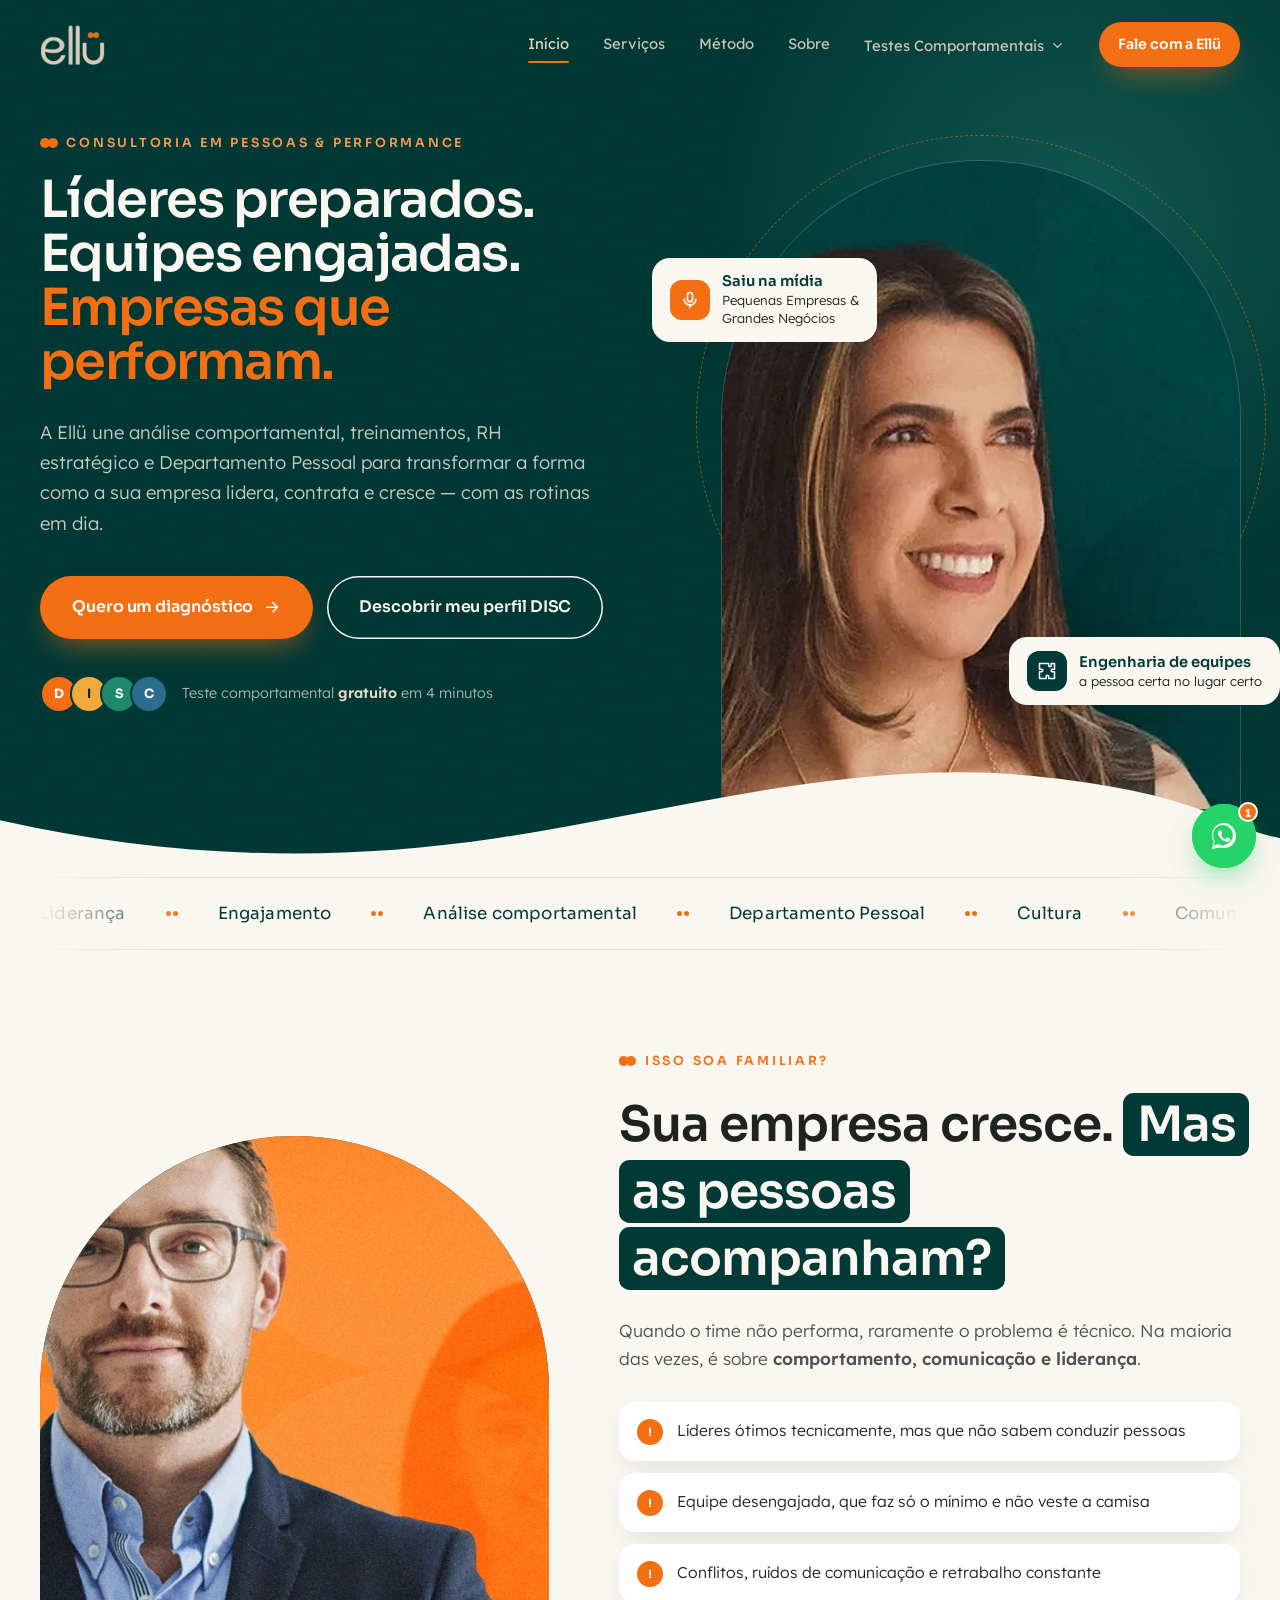
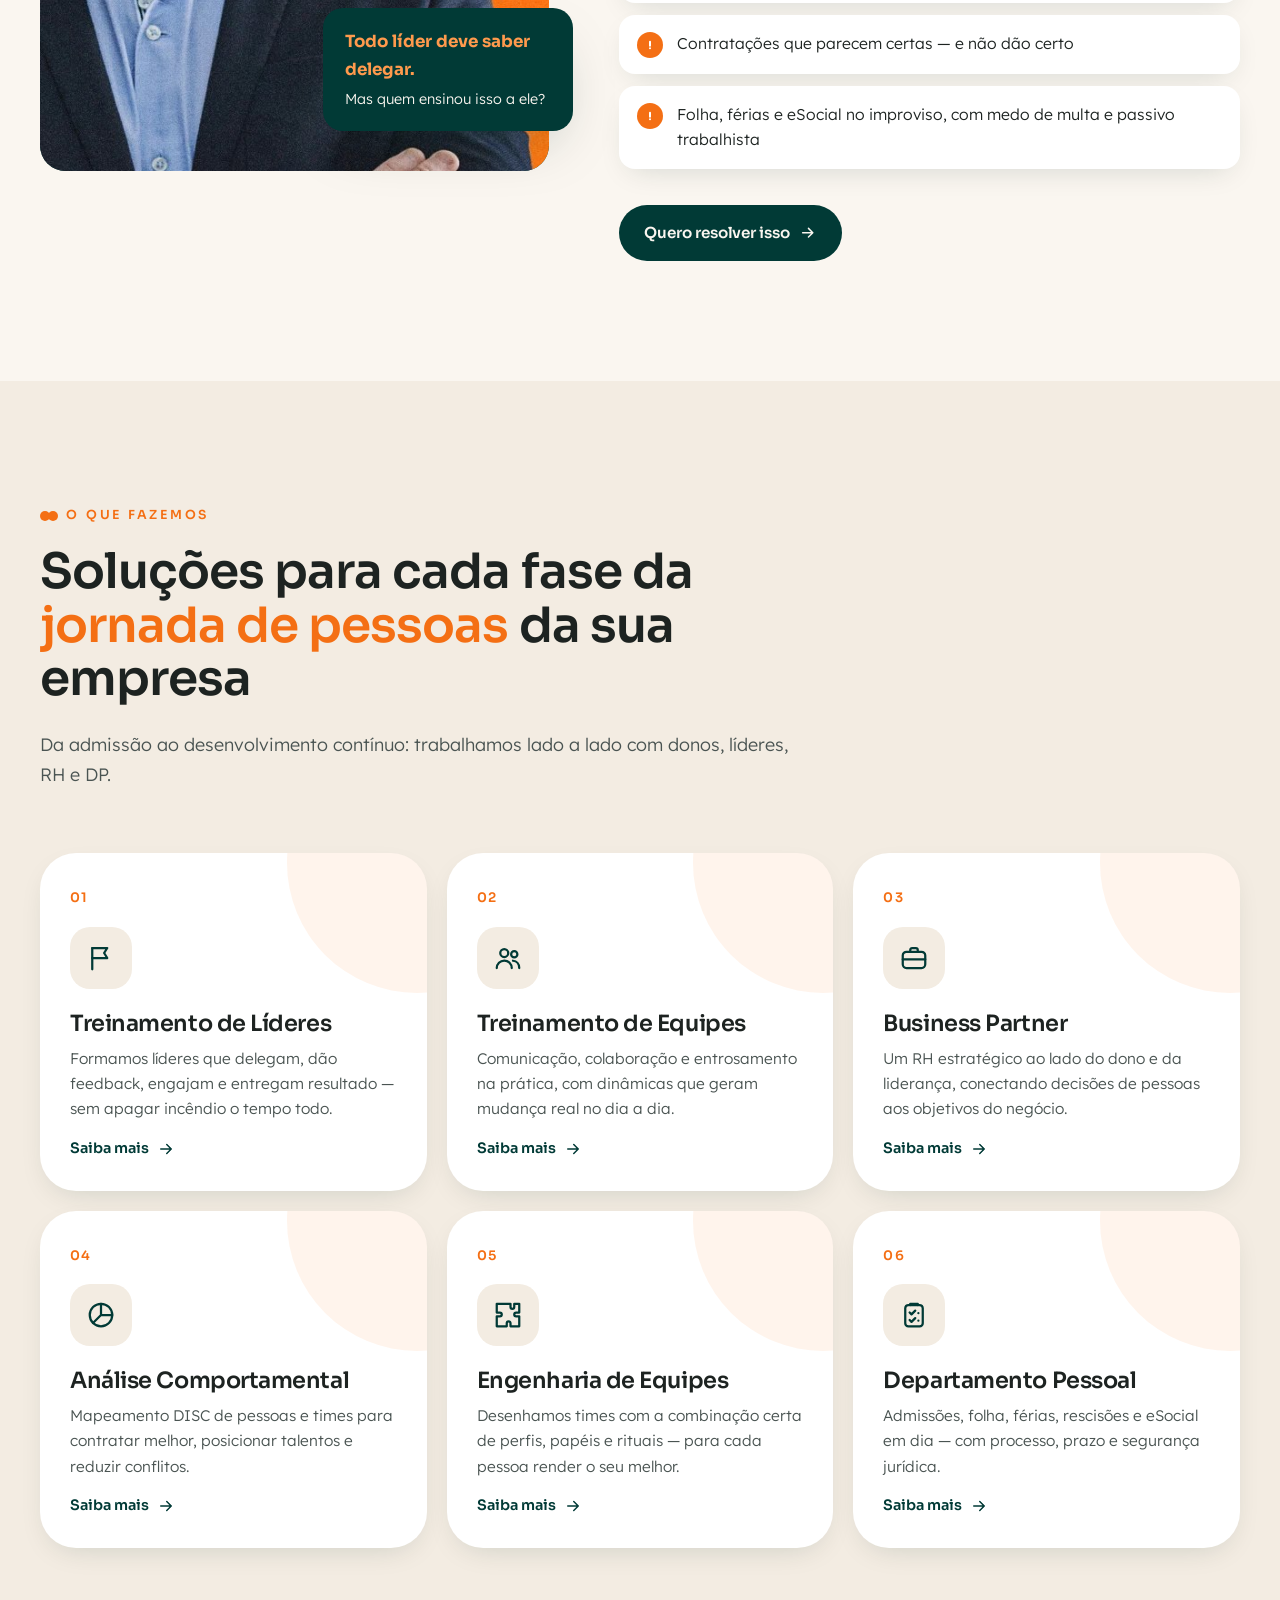
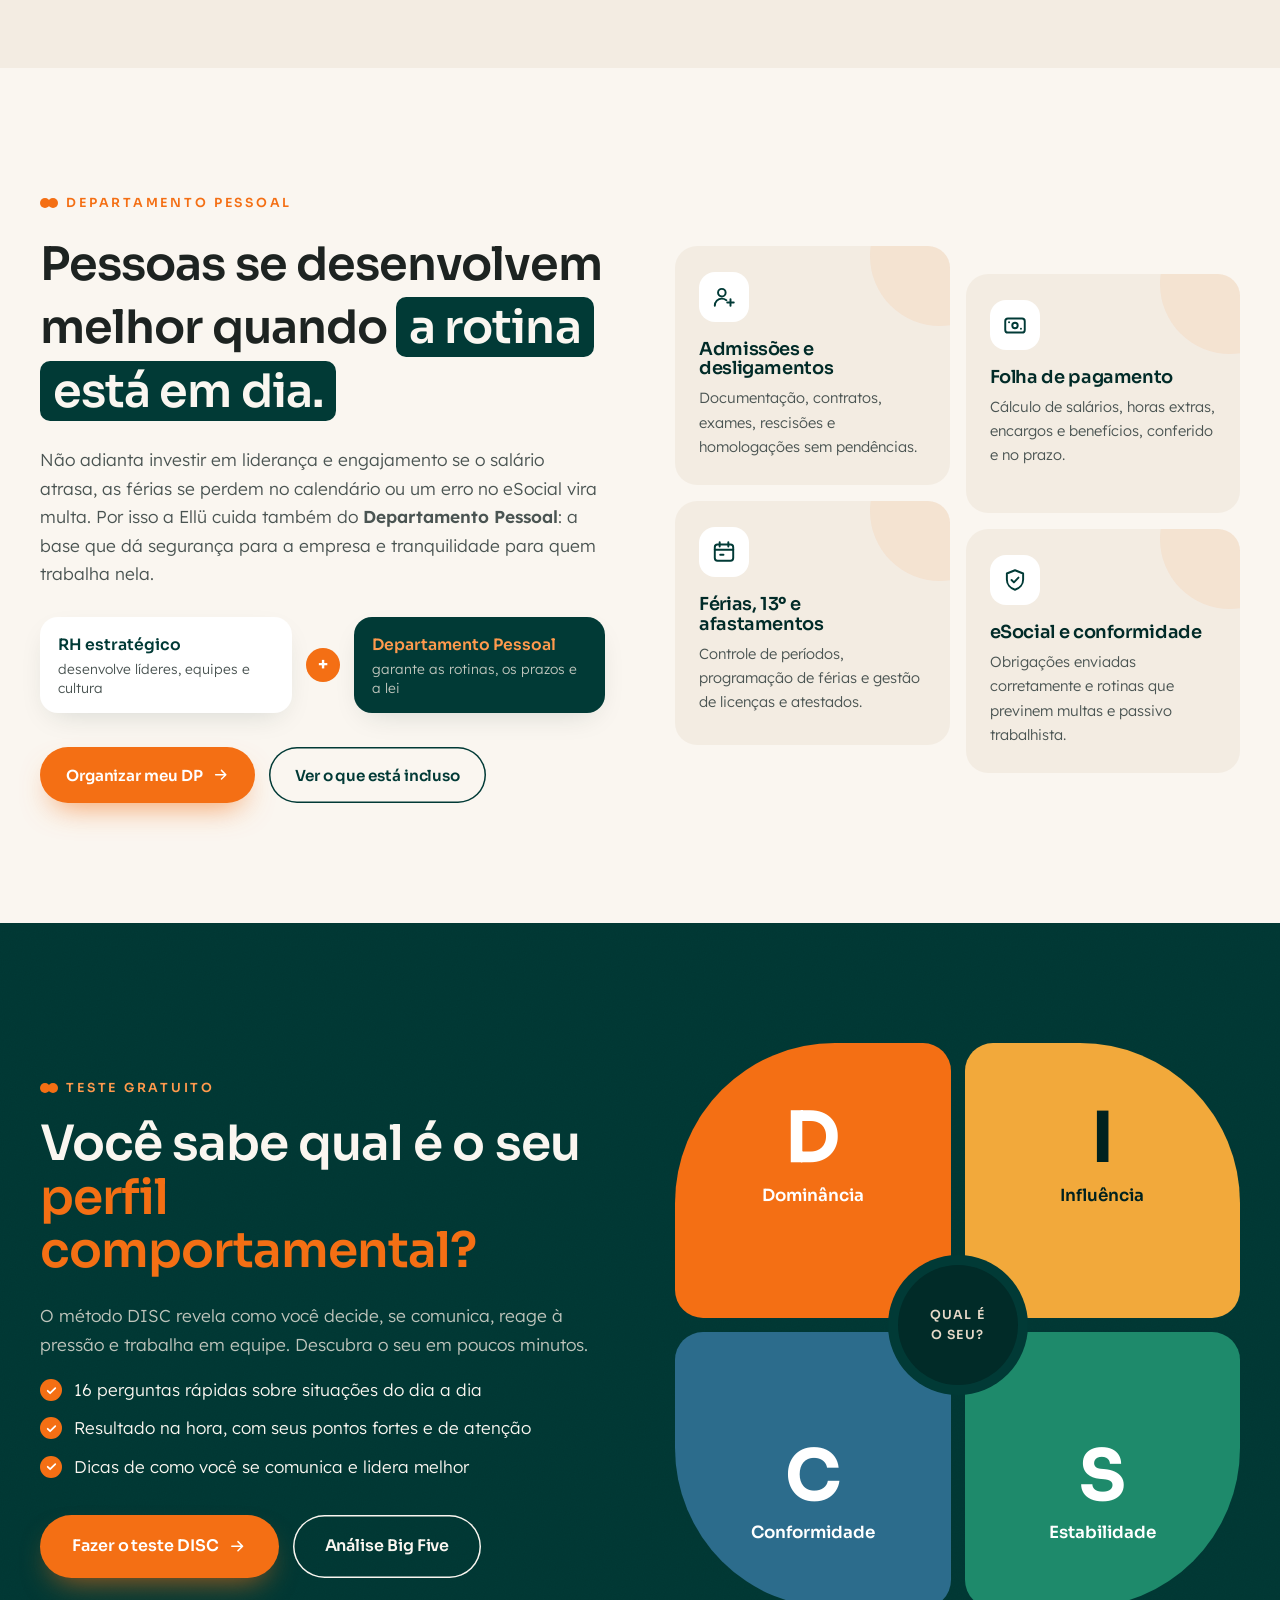
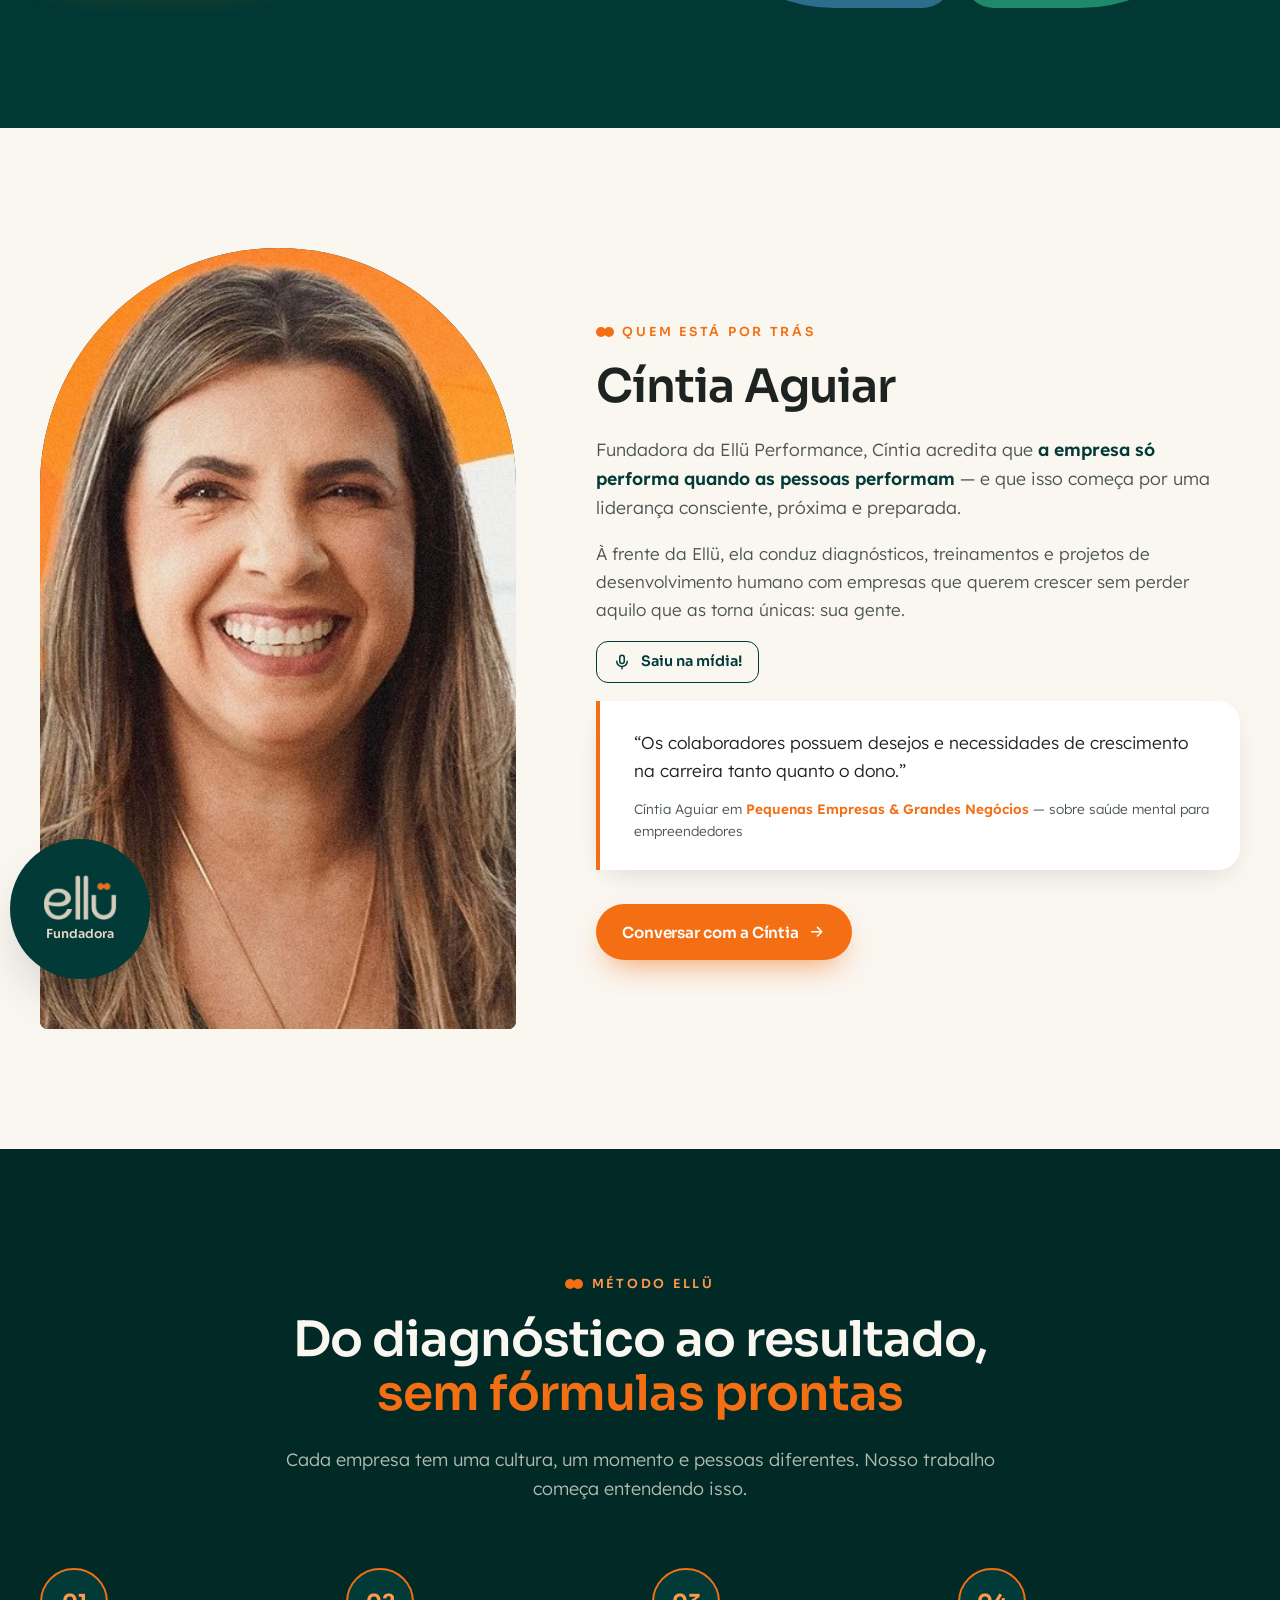
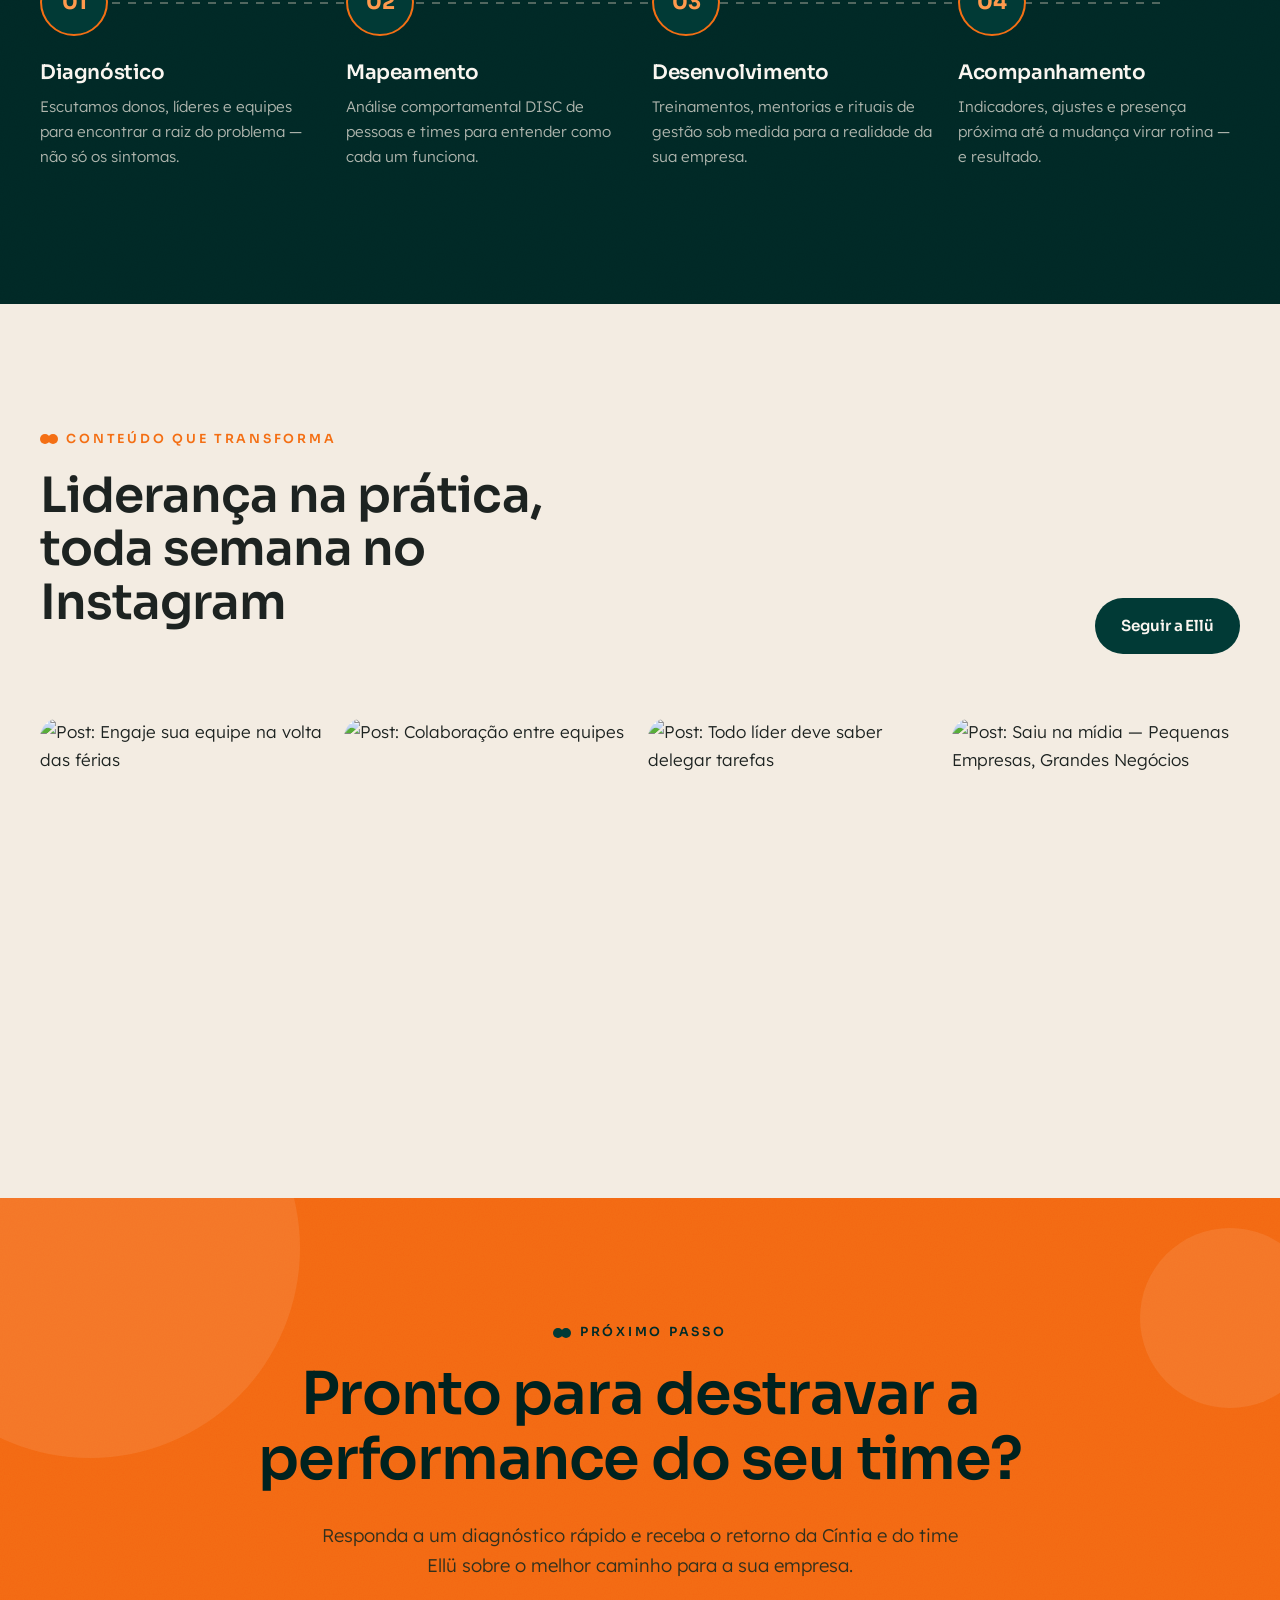
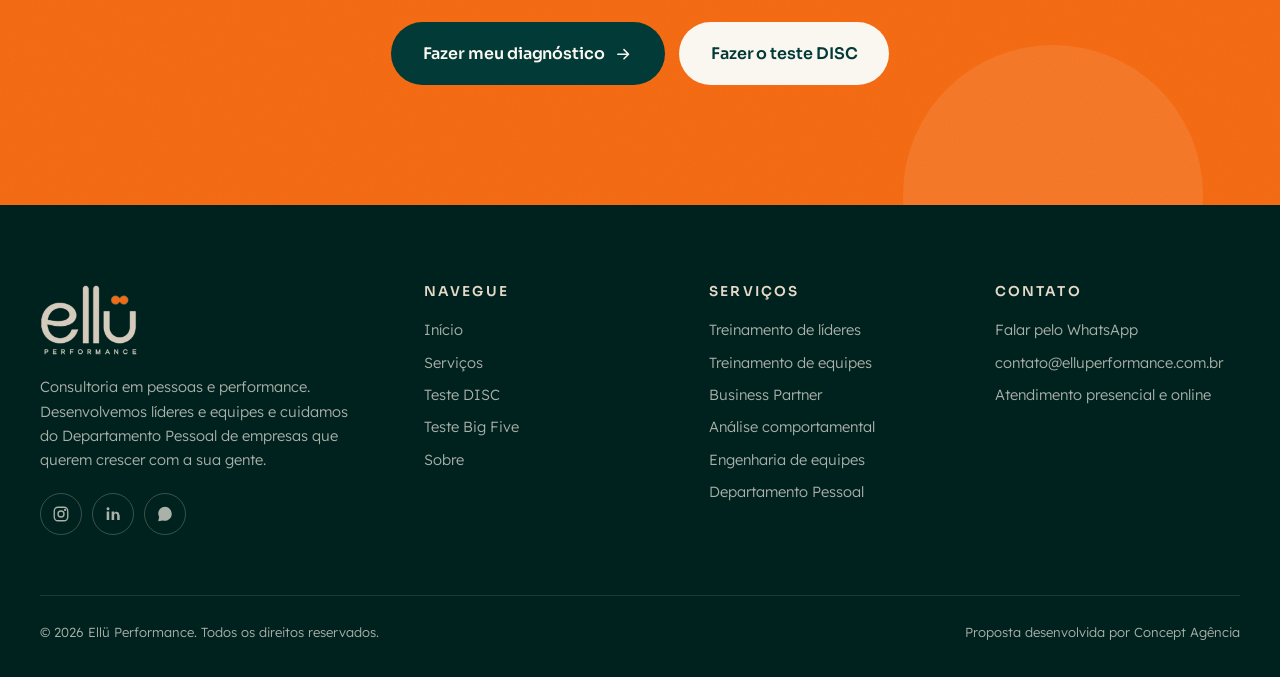
==== index.html @ e0b18fb0 "Espaca destaques em titulos e anima os cards de DP - Titulos com destaque (hl-box) ganham mais entre" ====
<!DOCTYPE html>
<html lang="pt-BR">
<head>
  <meta charset="UTF-8">
  <meta name="viewport" content="width=device-width, initial-scale=1">
  <title>Ellü Performance — Líderes preparados, equipes que performam</title>
  <meta name="description" content="Consultoria de RH estratégico e Departamento Pessoal: treinamento de líderes e equipes, business partner, análise comportamental DISC, engenharia de equipes, folha de pagamento, admissões e eSocial.">
  <meta name="robots" content="noindex, nofollow">
  <meta name="theme-color" content="#013A36">
  <link rel="icon" href="assets/img/logo-green.png">
  <link rel="preconnect" href="https://fonts.googleapis.com">
  <link rel="preconnect" href="https://fonts.gstatic.com" crossorigin>
  <link href="https://fonts.googleapis.com/css2?family=Lexend:wght@300;400;500&family=Sora:wght@300;400;600;700&display=swap" rel="stylesheet">
  <link rel="stylesheet" href="assets/css/style.css">
</head>
<body>

<header class="site-header">
  <div class="container">
    <a href="index.html" class="brand" aria-label="Ellü Performance — início"><img src="assets/img/logo-cream.png" alt="Ellü Performance"></a>
    <button class="nav-toggle" aria-label="Abrir menu" aria-expanded="false"><span></span><span></span><span></span></button>
    <nav class="nav">
      <a href="index.html" class="is-active">Início</a>
      <a href="servicos.html">Serviços</a>
      <a href="index.html#metodo">Método</a>
      <a href="index.html#sobre">Sobre</a>
      <div class="nav-drop">
        <button type="button" class="nav-drop__btn" aria-expanded="false" aria-controls="menu-testes">Testes Comportamentais <svg viewBox="0 0 24 24" fill="none" stroke="currentColor" stroke-width="2.2" stroke-linecap="round" stroke-linejoin="round" aria-hidden="true"><path d="M6 9l6 6 6-6"/></svg></button>
        <div class="nav-drop__menu" id="menu-testes">
          <a href="disc.html"><b>Teste DISC</b><small>Seu estilo de comportamento em 4 minutos</small></a>
          <a href="bigfive.html"><b>Big Five</b><small>Os 5 grandes traços da sua personalidade</small></a>
        </div>
      </div>
      <a href="#" class="btn btn--orange" data-contact="menu">Fale com a Ellü</a>
    </nav>
  </div>
</header>

<main>
  <!-- HERO -->
  <section class="hero grain on-dark">
    <div class="container">
      <div class="hero-copy">
        <span class="eyebrow reveal"><span class="dots"></span> Consultoria em pessoas &amp; performance</span>
        <h1 class="reveal" data-delay="1"><span class="ln">Líderes preparados.</span> <span class="ln">Equipes engajadas.</span> <span class="ln hl">Empresas que performam.</span></h1>
        <p class="lead reveal" data-delay="2">A Ellü une análise comportamental, treinamentos, RH estratégico e Departamento Pessoal para transformar a forma como a sua empresa lidera, contrata e cresce — com as rotinas em dia.</p>
        <div class="hero-ctas reveal" data-delay="3">
          <a href="#" class="btn btn--orange btn--lg" data-contact="hero">Quero um diagnóstico
            <svg viewBox="0 0 24 24" fill="none" stroke="currentColor" stroke-width="2" stroke-linecap="round" stroke-linejoin="round"><path d="M5 12h14M13 6l6 6-6 6"/></svg></a>
          <a href="disc.html" class="btn btn--ghost btn--lg">Descobrir meu perfil DISC</a>
        </div>
        <div class="hero-proof reveal" data-delay="4">
          <div class="chips"><span style="background:var(--d)">D</span><span style="background:var(--i);color:var(--green-950)">I</span><span style="background:var(--s)">S</span><span style="background:var(--c)">C</span></div>
          <span>Teste comportamental <strong style="color:var(--cream)">gratuito</strong> em 4 minutos</span>
        </div>
      </div>

      <div class="hero-visual reveal" data-delay="2">
        <span class="ring"></span>
        <div class="arch"><img src="assets/img/cintia-hero.jpg" alt="Cíntia Aguiar, fundadora da Ellü Performance"></div>
        <div class="float-card float-card--a">
          <span class="ico"><svg viewBox="0 0 24 24" fill="none" stroke="currentColor" stroke-width="2" stroke-linecap="round"><rect x="9" y="3" width="6" height="11" rx="3"/><path d="M5 11a7 7 0 0 0 14 0M12 18v3"/></svg></span>
          <span><strong>Saiu na mídia</strong>Pequenas Empresas &amp;<br>Grandes Negócios</span>
        </div>
        <div class="float-card float-card--b">
          <span class="ico" style="background:var(--green-800)"><svg viewBox="0 0 24 24" fill="none" stroke="currentColor" stroke-width="1.8" stroke-linejoin="round"><path d="M10 3h4v2.5a1.5 1.5 0 1 0 3 0V3h4v7h-2.5a1.5 1.5 0 1 0 0 3H21v8h-7v-2.5a1.5 1.5 0 1 0-3 0V21H3v-8h2.5a1.5 1.5 0 1 0 0-3H3V3h7z"/></svg></span>
          <span><strong>Engenharia de equipes</strong>a pessoa certa no lugar certo</span>
        </div>
      </div>
    </div>
    <svg class="wave" viewBox="0 0 1440 120" preserveAspectRatio="none" aria-hidden="true"><path fill="#FAF6F0" d="M0 70c180 40 360 50 560 20S960 0 1160 20s220 60 280 70v30H0z"/></svg>
  </section>

  <div class="marquee" aria-hidden="true">
    <div class="marquee__track">
      <span>Liderança</span><span>Engajamento</span><span>Análise comportamental</span><span>Departamento Pessoal</span><span>Cultura</span><span>Comunicação</span><span>Performance</span><span>Engenharia de equipes</span><span>Folha de pagamento</span>
      <span>Liderança</span><span>Engajamento</span><span>Análise comportamental</span><span>Departamento Pessoal</span><span>Cultura</span><span>Comunicação</span><span>Performance</span><span>Engenharia de equipes</span><span>Folha de pagamento</span>
    </div>
  </div>

  <!-- DORES -->
  <section class="sec">
    <div class="container pain-grid">
      <div class="pain-photo reveal">
        <div class="arch"><img src="assets/img/lider.jpg" alt="Líder de braços cruzados" style="object-position:50% 20%"></div>
        <div class="tag"><b>Todo líder deve saber delegar.</b>Mas quem ensinou isso a ele?</div>
      </div>
      <div>
        <span class="eyebrow reveal"><span class="dots"></span> Isso soa familiar?</span>
        <h2 class="reveal" data-delay="1" style="font-size:clamp(2rem,3.8vw,3.2rem)">Sua empresa cresce. <span class="hl-box">Mas as pessoas acompanham?</span></h2>
        <p class="reveal" data-delay="2" style="color:var(--ink-soft);font-size:1.08rem">Quando o time não performa, raramente o problema é técnico. Na maioria das vezes, é sobre <strong>comportamento, comunicação e liderança</strong>.</p>
        <ul class="pain-list">
          <li class="reveal" data-delay="1">Líderes ótimos tecnicamente, mas que não sabem conduzir pessoas</li>
          <li class="reveal" data-delay="2">Equipe desengajada, que faz só o mínimo e não veste a camisa</li>
          <li class="reveal" data-delay="3">Conflitos, ruídos de comunicação e retrabalho constante</li>
          <li class="reveal" data-delay="4">Contratações que parecem certas — e não dão certo</li>
          <li class="reveal" data-delay="4">Folha, férias e eSocial no improviso, com medo de multa e passivo trabalhista</li>
        </ul>
        <a href="#" class="btn btn--green reveal" data-contact="secao dores">Quero resolver isso
          <svg viewBox="0 0 24 24" fill="none" stroke="currentColor" stroke-width="2" stroke-linecap="round" stroke-linejoin="round"><path d="M5 12h14M13 6l6 6-6 6"/></svg></a>
      </div>
    </div>
  </section>

  <!-- SERVIÇOS -->
  <section class="sec sec--cream" id="servicos">
    <div class="container">
      <div class="sec-head">
        <span class="eyebrow reveal"><span class="dots"></span> O que fazemos</span>
        <h2 class="reveal" data-delay="1">Soluções para cada fase da <span class="hl">jornada de pessoas</span> da sua empresa</h2>
        <p class="reveal" data-delay="2">Da admissão ao desenvolvimento contínuo: trabalhamos lado a lado com donos, líderes, RH e DP.</p>
      </div>
      <div class="svc-grid">
        <a href="servicos.html#lideres" class="svc-card reveal">
          <span class="num">01</span>
          <span class="icon"><svg viewBox="0 0 24 24" fill="none" stroke="currentColor" stroke-width="1.8" stroke-linecap="round" stroke-linejoin="round"><path d="M5 21V4"/><path d="M5 4h12l-2.5 4L17 12H5"/></svg></span>
          <h3>Treinamento de Líderes</h3>
          <p>Formamos líderes que delegam, dão feedback, engajam e entregam resultado — sem apagar incêndio o tempo todo.</p>
          <span class="more">Saiba mais <svg viewBox="0 0 24 24" fill="none" stroke="currentColor" stroke-width="2" stroke-linecap="round" stroke-linejoin="round"><path d="M5 12h14M13 6l6 6-6 6"/></svg></span>
        </a>
        <a href="servicos.html#equipes" class="svc-card reveal" data-delay="1">
          <span class="num">02</span>
          <span class="icon"><svg viewBox="0 0 24 24" fill="none" stroke="currentColor" stroke-width="1.8" stroke-linecap="round" stroke-linejoin="round"><circle cx="9" cy="8" r="3.2"/><path d="M3 20c0-3.3 2.7-6 6-6s6 2.7 6 6"/><circle cx="17" cy="9" r="2.5"/><path d="M16 14.2c2.9.3 5 2.7 5 5.8"/></svg></span>
          <h3>Treinamento de Equipes</h3>
          <p>Comunicação, colaboração e entrosamento na prática, com dinâmicas que geram mudança real no dia a dia.</p>
          <span class="more">Saiba mais <svg viewBox="0 0 24 24" fill="none" stroke="currentColor" stroke-width="2" stroke-linecap="round" stroke-linejoin="round"><path d="M5 12h14M13 6l6 6-6 6"/></svg></span>
        </a>
        <a href="servicos.html#business-partner" class="svc-card reveal" data-delay="2">
          <span class="num">03</span>
          <span class="icon"><svg viewBox="0 0 24 24" fill="none" stroke="currentColor" stroke-width="1.8" stroke-linecap="round" stroke-linejoin="round"><rect x="3" y="7" width="18" height="13" rx="3"/><path d="M9 7V5.5A1.5 1.5 0 0 1 10.5 4h3A1.5 1.5 0 0 1 15 5.5V7M3 13h18"/></svg></span>
          <h3>Business Partner</h3>
          <p>Um RH estratégico ao lado do dono e da liderança, conectando decisões de pessoas aos objetivos do negócio.</p>
          <span class="more">Saiba mais <svg viewBox="0 0 24 24" fill="none" stroke="currentColor" stroke-width="2" stroke-linecap="round" stroke-linejoin="round"><path d="M5 12h14M13 6l6 6-6 6"/></svg></span>
        </a>
        <a href="servicos.html#analise" class="svc-card reveal">
          <span class="num">04</span>
          <span class="icon"><svg viewBox="0 0 24 24" fill="none" stroke="currentColor" stroke-width="1.8" stroke-linecap="round" stroke-linejoin="round"><circle cx="12" cy="12" r="9"/><path d="M12 3v9h9M12 12l-6.4 6.4"/></svg></span>
          <h3>Análise Comportamental</h3>
          <p>Mapeamento DISC de pessoas e times para contratar melhor, posicionar talentos e reduzir conflitos.</p>
          <span class="more">Saiba mais <svg viewBox="0 0 24 24" fill="none" stroke="currentColor" stroke-width="2" stroke-linecap="round" stroke-linejoin="round"><path d="M5 12h14M13 6l6 6-6 6"/></svg></span>
        </a>
        <a href="servicos.html#engenharia" class="svc-card reveal" data-delay="1">
          <span class="num">05</span>
          <span class="icon"><svg viewBox="0 0 24 24" fill="none" stroke="currentColor" stroke-width="1.8" stroke-linejoin="round"><path d="M10 3h4v2.5a1.5 1.5 0 1 0 3 0V3h4v7h-2.5a1.5 1.5 0 1 0 0 3H21v8h-7v-2.5a1.5 1.5 0 1 0-3 0V21H3v-8h2.5a1.5 1.5 0 1 0 0-3H3V3h7z"/></svg></span>
          <h3>Engenharia de Equipes</h3>
          <p>Desenhamos times com a combinação certa de perfis, papéis e rituais — para cada pessoa render o seu melhor.</p>
          <span class="more">Saiba mais <svg viewBox="0 0 24 24" fill="none" stroke="currentColor" stroke-width="2" stroke-linecap="round" stroke-linejoin="round"><path d="M5 12h14M13 6l6 6-6 6"/></svg></span>
        </a>
        <a href="servicos.html#dp" class="svc-card reveal" data-delay="2">
          <span class="num">06</span>
          <span class="icon"><svg viewBox="0 0 24 24" fill="none" stroke="currentColor" stroke-width="1.8" stroke-linecap="round" stroke-linejoin="round"><rect x="5" y="4" width="14" height="17" rx="2.5"/><path d="M9 4V3h6v1M8.5 10l1.5 1.5L13 8.5M8.5 16l1.5 1.5 3-3M15.5 10.5h.01M15.5 16.5h.01"/></svg></span>
          <h3>Departamento Pessoal</h3>
          <p>Admissões, folha, férias, rescisões e eSocial em dia — com processo, prazo e segurança jurídica.</p>
          <span class="more">Saiba mais <svg viewBox="0 0 24 24" fill="none" stroke="currentColor" stroke-width="2" stroke-linecap="round" stroke-linejoin="round"><path d="M5 12h14M13 6l6 6-6 6"/></svg></span>
        </a>
      </div>
    </div>
  </section>

  <!-- DEPARTAMENTO PESSOAL -->
  <section class="sec" id="dp">
    <div class="container dp">
      <div>
        <span class="eyebrow reveal"><span class="dots"></span> Departamento Pessoal</span>
        <h2 class="reveal" data-delay="1">Pessoas se desenvolvem melhor quando <span class="hl-box">a rotina está em dia.</span></h2>
        <p class="reveal" data-delay="2" style="color:var(--ink-soft);font-size:1.08rem">Não adianta investir em liderança e engajamento se o salário atrasa, as férias se perdem no calendário ou um erro no eSocial vira multa. Por isso a Ellü cuida também do <strong>Departamento Pessoal</strong>: a base que dá segurança para a empresa e tranquilidade para quem trabalha nela.</p>
        <div class="dp-pillars reveal" data-delay="3">
          <div><b>RH estratégico</b><span>desenvolve líderes, equipes e cultura</span></div>
          <span class="plus" aria-hidden="true">+</span>
          <div><b>Departamento Pessoal</b><span>garante as rotinas, os prazos e a lei</span></div>
        </div>
        <div class="hero-ctas reveal" data-delay="4">
          <a href="#" class="btn btn--orange" data-contact="secao dp">Organizar meu DP
            <svg viewBox="0 0 24 24" fill="none" stroke="currentColor" stroke-width="2" stroke-linecap="round" stroke-linejoin="round"><path d="M5 12h14M13 6l6 6-6 6"/></svg></a>
          <a href="servicos.html#dp" class="btn btn--ghost" style="color:var(--green-800)">Ver o que está incluso</a>
        </div>
      </div>
      <div class="dp-grid">
        <div class="dp-item reveal" data-fx="join" tabindex="0">
          <span class="dp-chip" aria-hidden="true">👋 Bem-vindo(a)!</span>
          <span class="ico"><svg viewBox="0 0 24 24" fill="none" stroke="currentColor" stroke-width="1.8" stroke-linecap="round" stroke-linejoin="round"><g class="fx-person"><circle cx="10" cy="8" r="3.5"/><path d="M3.5 20c0-3.6 2.9-6.5 6.5-6.5 1.6 0 3 .6 4.2 1.5"/></g><path class="fx-plus" d="M18 14v6M15 17h6"/></svg></span>
          <h3>Admissões e desligamentos</h3>
          <p>Documentação, contratos, exames, rescisões e homologações sem pendências.</p>
        </div>
        <div class="dp-item reveal" data-delay="1" data-fx="pay" tabindex="0">
          <span class="dp-chip" aria-hidden="true">💸 Pago no dia certo</span>
          <span class="ico"><svg viewBox="0 0 24 24" fill="none" stroke="currentColor" stroke-width="1.8" stroke-linecap="round" stroke-linejoin="round"><g class="fx-bill"><rect x="3" y="6" width="18" height="13" rx="2.5"/><path d="M6.5 9.5h.01M17.5 15.5h.01"/></g><circle class="fx-coin" cx="12" cy="12.5" r="2.5"/></svg></span>
          <h3>Folha de pagamento</h3>
          <p>Cálculo de salários, horas extras, encargos e benefícios, conferido e no prazo.</p>
        </div>
        <div class="dp-item reveal" data-delay="2" data-fx="cal" tabindex="0">
          <span class="dp-chip" aria-hidden="true">🏖️ Férias planejadas</span>
          <span class="ico"><svg viewBox="0 0 24 24" fill="none" stroke="currentColor" stroke-width="1.8" stroke-linecap="round" stroke-linejoin="round"><rect x="3.5" y="5" width="17" height="15" rx="2.5"/><path d="M3.5 10h17"/><path class="fx-rings" d="M8 3v4M16 3v4"/><path class="fx-mark" d="M8.5 14.5h3"/></svg></span>
          <h3>Férias, 13º e afastamentos</h3>
          <p>Controle de períodos, programação de férias e gestão de licenças e atestados.</p>
        </div>
        <div class="dp-item reveal" data-delay="3" data-fx="shield" tabindex="0">
          <span class="dp-chip" aria-hidden="true">🛡️ Zero multa</span>
          <span class="ico"><svg viewBox="0 0 24 24" fill="none" stroke="currentColor" stroke-width="1.8" stroke-linecap="round" stroke-linejoin="round"><path class="fx-shield" d="M12 3l7.5 3v5.5c0 4.6-3.2 8.3-7.5 9.5-4.3-1.2-7.5-4.9-7.5-9.5V6L12 3z"/><path class="fx-check" d="M8.8 12l2.2 2.2 4.2-4.4"/></svg></span>
          <h3>eSocial e conformidade</h3>
          <p>Obrigações enviadas corretamente e rotinas que previnem multas e passivo trabalhista.</p>
        </div>
      </div>
    </div>
  </section>

  <!-- DISC TEASER -->
  <section class="sec sec--green grain on-dark">
    <div class="container disc-teaser">
      <div>
        <span class="eyebrow reveal"><span class="dots"></span> Teste gratuito</span>
        <h2 class="reveal" data-delay="1" style="font-size:clamp(2rem,3.8vw,3.2rem)">Você sabe qual é o seu <span class="hl">perfil comportamental?</span></h2>
        <p class="reveal" data-delay="2" style="color:rgba(243,236,226,.78);font-size:1.08rem">O método DISC revela como você decide, se comunica, reage à pressão e trabalha em equipe. Descubra o seu em poucos minutos.</p>
        <ul class="check-list reveal" data-delay="3">
          <li>16 perguntas rápidas sobre situações do dia a dia</li>
          <li>Resultado na hora, com seus pontos fortes e de atenção</li>
          <li>Dicas de como você se comunica e lidera melhor</li>
        </ul>
        <div class="hero-ctas reveal" data-delay="4">
          <a href="disc.html" class="btn btn--orange btn--lg">Fazer o teste DISC
            <svg viewBox="0 0 24 24" fill="none" stroke="currentColor" stroke-width="2" stroke-linecap="round" stroke-linejoin="round"><path d="M5 12h14M13 6l6 6-6 6"/></svg></a>
          <a href="bigfive.html" class="btn btn--ghost btn--lg">Análise Big Five</a>
        </div>
      </div>
      <div class="disc-quad reveal" data-delay="2">
        <a href="disc.html" class="q"><b>D</b><span>Dominância</span></a>
        <a href="disc.html" class="q"><b>I</b><span>Influência</span></a>
        <a href="disc.html" class="q"><span>Conformidade</span><b>C</b></a>
        <a href="disc.html" class="q"><span>Estabilidade</span><b>S</b></a>
        <span class="center">Qual é<br>o seu?</span>
      </div>
    </div>
  </section>

  <!-- SOBRE -->
  <section class="sec" id="sobre">
    <div class="container about">
      <div class="about-photo reveal">
        <div class="arch"><img src="assets/img/cintia-2.jpg" alt="Cíntia Aguiar sorrindo"></div>
        <div class="badge"><div><img src="assets/img/logo-cream.png" alt="">Fundadora</div></div>
      </div>
      <div>
        <span class="eyebrow reveal"><span class="dots"></span> Quem está por trás</span>
        <h2 class="reveal" data-delay="1">Cíntia Aguiar</h2>
        <p class="reveal" data-delay="2" style="font-size:1.1rem;color:var(--ink-soft)">Fundadora da Ellü Performance, Cíntia acredita que <strong style="color:var(--green-800)">a empresa só performa quando as pessoas performam</strong> — e que isso começa por uma liderança consciente, próxima e preparada.</p>
        <p class="reveal" data-delay="2" style="color:var(--ink-soft)">À frente da Ellü, ela conduz diagnósticos, treinamentos e projetos de desenvolvimento humano com empresas que querem crescer sem perder aquilo que as torna únicas: sua gente.</p>
        <div class="reveal" data-delay="3">
          <span class="media-pill"><svg viewBox="0 0 24 24" fill="none" stroke="currentColor" stroke-width="2" stroke-linecap="round"><rect x="9" y="3" width="6" height="11" rx="3"/><path d="M5 11a7 7 0 0 0 14 0M12 18v3"/></svg> Saiu na mídia!</span>
          <blockquote class="quote" style="margin-top:0">
            “Os colaboradores possuem desejos e necessidades de crescimento na carreira tanto quanto o dono.”
            <cite>Cíntia Aguiar em <b>Pequenas Empresas &amp; Grandes Negócios</b> — sobre saúde mental para empreendedores</cite>
          </blockquote>
        </div>
        <a href="#" class="btn btn--orange reveal" data-delay="4" data-contact="secao sobre">Conversar com a Cíntia
          <svg viewBox="0 0 24 24" fill="none" stroke="currentColor" stroke-width="2" stroke-linecap="round" stroke-linejoin="round"><path d="M5 12h14M13 6l6 6-6 6"/></svg></a>
      </div>
    </div>
  </section>

  <!-- MÉTODO -->
  <section class="sec sec--deep grain on-dark" id="metodo">
    <div class="container">
      <div class="sec-head center">
        <span class="eyebrow reveal"><span class="dots"></span> Método Ellü</span>
        <h2 class="reveal" data-delay="1">Do diagnóstico ao resultado, <span class="hl">sem fórmulas prontas</span></h2>
        <p class="reveal" data-delay="2">Cada empresa tem uma cultura, um momento e pessoas diferentes. Nosso trabalho começa entendendo isso.</p>
      </div>
      <div class="steps">
        <div class="step reveal"><span class="n">01</span><h3>Diagnóstico</h3><p>Escutamos donos, líderes e equipes para encontrar a raiz do problema — não só os sintomas.</p></div>
        <div class="step reveal" data-delay="1"><span class="n">02</span><h3>Mapeamento</h3><p>Análise comportamental DISC de pessoas e times para entender como cada um funciona.</p></div>
        <div class="step reveal" data-delay="2"><span class="n">03</span><h3>Desenvolvimento</h3><p>Treinamentos, mentorias e rituais de gestão sob medida para a realidade da sua empresa.</p></div>
        <div class="step reveal" data-delay="3"><span class="n">04</span><h3>Acompanhamento</h3><p>Indicadores, ajustes e presença próxima até a mudança virar rotina — e resultado.</p></div>
      </div>
    </div>
  </section>

  <!-- INSTAGRAM -->
  <section class="sec sec--cream">
    <div class="container">
      <div class="sec-head" style="display:flex;justify-content:space-between;align-items:end;gap:30px;max-width:none;flex-wrap:wrap">
        <div style="max-width:620px">
          <span class="eyebrow reveal"><span class="dots"></span> Conteúdo que transforma</span>
          <h2 class="reveal" data-delay="1">Liderança na prática, toda semana no Instagram</h2>
        </div>
        <a href="#" class="btn btn--green reveal" data-delay="2" target="_blank" rel="noopener">Seguir a Ellü</a>
      </div>
      <div class="insta-grid">
        <a href="#" class="reveal"><img src="assets/img/post-3.jpg" alt="Post: Engaje sua equipe na volta das férias"></a>
        <a href="#" class="reveal" data-delay="1"><img src="assets/img/post-4.jpg" alt="Post: Colaboração entre equipes"></a>
        <a href="#" class="reveal" data-delay="2"><img src="assets/img/post-5.jpg" alt="Post: Todo líder deve saber delegar tarefas"></a>
        <a href="#" class="reveal" data-delay="3"><img src="assets/img/post-2.jpg" alt="Post: Saiu na mídia — Pequenas Empresas, Grandes Negócios"></a>
      </div>
    </div>
  </section>

  <!-- CTA -->
  <section class="sec sec--orange grain cta-band">
    <div class="bubbles" aria-hidden="true">
      <span style="width:420px;height:420px;left:-120px;top:-160px"></span>
      <span style="width:300px;height:300px;right:6%;bottom:-140px"></span>
      <span style="width:180px;height:180px;right:-40px;top:30px"></span>
    </div>
    <div class="container" style="position:relative">
      <span class="eyebrow reveal" style="color:var(--green-900)"><span class="dots" style="--x:1"></span> Próximo passo</span>
      <h2 class="reveal" data-delay="1">Pronto para destravar a performance do seu time?</h2>
      <p class="reveal" data-delay="2">Responda a um diagnóstico rápido e receba o retorno da Cíntia e do time Ellü sobre o melhor caminho para a sua empresa.</p>
      <div class="hero-ctas reveal" data-delay="3">
        <a href="#" class="btn btn--green btn--lg" data-contact="cta final">Fazer meu diagnóstico
          <svg viewBox="0 0 24 24" fill="none" stroke="currentColor" stroke-width="2" stroke-linecap="round" stroke-linejoin="round"><path d="M5 12h14M13 6l6 6-6 6"/></svg></a>
        <a href="disc.html" class="btn btn--cream btn--lg">Fazer o teste DISC</a>
      </div>
    </div>
  </section>
</main>

<footer class="site-footer">
  <div class="container">
    <div class="footer-grid">
      <div>
        <img class="logo" src="assets/img/logo-cream-full.png" alt="Ellü Performance">
        <p style="max-width:22em">Consultoria em pessoas e performance. Desenvolvemos líderes e equipes e cuidamos do Departamento Pessoal de empresas que querem crescer com a sua gente.</p>
        <div class="socials">
          <a href="#" aria-label="Instagram"><svg viewBox="0 0 24 24" fill="none" stroke="currentColor" stroke-width="1.8"><rect x="3" y="3" width="18" height="18" rx="5"/><circle cx="12" cy="12" r="4"/><circle cx="17.5" cy="6.5" r=".6" fill="currentColor"/></svg></a>
          <a href="#" aria-label="LinkedIn"><svg viewBox="0 0 24 24" fill="currentColor"><path d="M6.94 8.5H3.56V20h3.38V8.5ZM5.25 3A1.97 1.97 0 1 0 5.3 7a1.97 1.97 0 0 0-.05-4ZM20.44 13.4c0-3.1-1.65-4.55-3.86-4.55-1.78 0-2.58.98-3.03 1.67V8.5h-3.38c.05.95 0 11.5 0 11.5h3.38v-6.42c0-.34.02-.69.13-.93.27-.69.9-1.4 1.95-1.4 1.38 0 1.93 1.05 1.93 2.6V20h3.38v-6.6Z"/></svg></a>
          <a href="#" aria-label="WhatsApp" data-contact="rodape"><svg viewBox="0 0 32 32" fill="currentColor"><path d="M16.04 3C9.4 3 4 8.4 4 15.04c0 2.12.55 4.19 1.6 6.02L4 29l8.13-1.56a12 12 0 0 0 3.9.65C22.67 28.09 28 22.7 28 16.06 28 9.4 22.68 3 16.04 3Zm5.45 15.47c-.3-.15-1.77-.87-2.04-.97-.28-.1-.48-.15-.68.15-.2.3-.78.97-.95 1.17-.18.2-.35.22-.65.07-.3-.15-1.26-.46-2.4-1.48a9 9 0 0 1-1.66-2.06c-.17-.3-.02-.46.13-.61.14-.13.3-.35.45-.52.15-.18.2-.3.3-.5.1-.2.05-.38-.02-.53-.08-.15-.68-1.63-.93-2.24-.24-.58-.49-.5-.68-.51h-.58c-.2 0-.52.07-.8.37-.27.3-1.04 1.02-1.04 2.49 0 1.47 1.07 2.89 1.22 3.09.15.2 2.1 3.2 5.08 4.49 1.9.82 2.63.89 3.57.75.57-.09 1.77-.72 2.02-1.42.25-.7.25-1.3.17-1.42-.07-.13-.27-.2-.57-.35Z"/></svg></a>
        </div>
      </div>
      <div>
        <h4>Navegue</h4>
        <ul><li><a href="index.html">Início</a></li><li><a href="servicos.html">Serviços</a></li><li><a href="disc.html">Teste DISC</a></li><li><a href="bigfive.html">Teste Big Five</a></li><li><a href="index.html#sobre">Sobre</a></li></ul>
      </div>
      <div>
        <h4>Serviços</h4>
        <ul><li><a href="servicos.html#lideres">Treinamento de líderes</a></li><li><a href="servicos.html#equipes">Treinamento de equipes</a></li><li><a href="servicos.html#business-partner">Business Partner</a></li><li><a href="servicos.html#analise">Análise comportamental</a></li><li><a href="servicos.html#engenharia">Engenharia de equipes</a></li><li><a href="servicos.html#dp">Departamento Pessoal</a></li></ul>
      </div>
      <div>
        <h4>Contato</h4>
        <ul><li><a href="#" data-contact="rodape">Falar pelo WhatsApp</a></li><li>contato@elluperformance.com.br</li><li>Atendimento presencial e online</li></ul>
      </div>
    </div>
    <div class="footer-bottom"><span>© <span id="year"></span> Ellü Performance. Todos os direitos reservados.</span><span>Proposta desenvolvida por Concept Agência</span></div>
  </div>
</footer>

<script src="assets/js/main.js"></script>
</body>
</html>
---- assets/css/style.css ----
/* =========================================================
   ELLÜ PERFORMANCE — Proposta de site (Concept Agência)
   Paleta e linguagem extraídas do logotipo e dos posts:
   verde-petróleo profundo, laranja vibrante, creme quente,
   formas em arco, círculos suaves e textura granulada.
   ========================================================= */

:root {
  --green-950: #00221F;
  --green-900: #012B28;
  --green-800: #013A36;
  --green-700: #0A4A44;
  --green-600: #145C54;
  --orange: #F46F14;
  --orange-600: #DE5E07;
  --orange-300: #FF9A4D;
  --cream: #E6D9C8;
  --cream-100: #F3ECE2;
  --cream-50: #FAF6F0;
  --ink: #1D2321;
  --ink-soft: #4A5452;
  --line: rgba(1, 58, 54, .12);

  --d: #F46F14;
  --i: #F2A93B;
  --s: #1E8A6B;
  --c: #2C6C8C;

  --font-display: "Sora", system-ui, sans-serif;
  --font-body: "Lexend", system-ui, sans-serif;

  --radius: 22px;
  --radius-lg: 36px;
  --shadow: 0 24px 60px -24px rgba(1, 43, 40, .35);
  --shadow-soft: 0 10px 30px -12px rgba(1, 43, 40, .18);
  --ease: cubic-bezier(.22, 1, .36, 1);
  --container: 1200px;
  --grain: url("data:image/svg+xml;utf8,<svg xmlns='http://www.w3.org/2000/svg' width='180' height='180'><filter id='n'><feTurbulence type='fractalNoise' baseFrequency='.85' numOctaves='3' stitchTiles='stitch'/><feColorMatrix values='0 0 0 0 0  0 0 0 0 0  0 0 0 0 0  0 0 0 .55 0'/></filter><rect width='100%' height='100%' filter='url(%23n)'/></svg>");
}

*, *::before, *::after { box-sizing: border-box; }
html { scroll-behavior: smooth; -webkit-text-size-adjust: 100%; }
body {
  margin: 0;
  font-family: var(--font-body);
  font-weight: 300;
  font-size: 17px;
  line-height: 1.65;
  color: var(--ink);
  background: var(--cream-50);
  -webkit-font-smoothing: antialiased;
  overflow-x: hidden;
}
main { overflow-x: clip; }
img { max-width: 100%; display: block; }
a { color: inherit; text-decoration: none; }
button { font: inherit; cursor: pointer; }
h1, h2, h3, h4 { font-family: var(--font-display); font-weight: 600; line-height: 1.1; margin: 0 0 .5em; letter-spacing: -.02em; }
p { margin: 0 0 1em; }
strong { font-weight: 600; }

.container { width: min(var(--container), 100% - 40px); margin-inline: auto; }
.sr-only { position: absolute; width: 1px; height: 1px; overflow: hidden; clip: rect(0 0 0 0); }

/* grain texture like the posts */
.grain { position: relative; isolation: isolate; }
.grain::after {
  content: ""; position: absolute; inset: 0; z-index: -1; pointer-events: none;
  background-image: var(--grain); opacity: .13; mix-blend-mode: overlay;
}

/* ---------- Brand motif: the two orange dots of the "ü" ---------- */
.dots { display: inline-flex; align-items: center; gap: 0; vertical-align: middle; }
.dots::before, .dots::after {
  content: ""; width: .62em; height: .62em; border-radius: 50%; background: var(--orange);
}
.dots::after { margin-left: -.14em; }

.eyebrow {
  display: inline-flex; align-items: center; gap: .7em;
  font-family: var(--font-display); font-size: .78rem; font-weight: 600;
  letter-spacing: .22em; text-transform: uppercase; color: var(--orange);
  margin-bottom: 1.2rem;
}
.eyebrow .dots { font-size: 1rem; }
.on-dark .eyebrow { color: var(--orange-300); }

.hl { color: var(--orange); }
.hl-box {
  display: inline; background: var(--green-800); color: var(--cream-50);
  padding: .02em .28em; border-radius: .22em; box-decoration-break: clone; -webkit-box-decoration-break: clone;
}
/* respiro entre as linhas quando o destaque quebra em mais de uma linha */
h1:has(.hl-box), h2:has(.hl-box) { line-height: 1.38; }
.hl-box--orange { background: var(--orange); color: #fff; }

/* ---------- Buttons ---------- */
.btn {
  display: inline-flex; align-items: center; justify-content: center; gap: .6em;
  border: 0; border-radius: 999px; padding: 1em 1.7em;
  font-family: var(--font-display); font-weight: 600; font-size: .95rem; letter-spacing: -.005em;
  transition: transform .35s var(--ease), box-shadow .35s var(--ease), background .25s, color .25s;
  white-space: nowrap;
}
.btn svg { width: 1.15em; height: 1.15em; flex: none; transition: transform .35s var(--ease); }
.btn:hover svg { transform: translateX(3px); }
.btn--orange { background: var(--orange); color: #fff; box-shadow: 0 14px 30px -12px rgba(244, 111, 20, .7); }
.btn--orange:hover { background: var(--orange-600); transform: translateY(-2px); }
.btn--green { background: var(--green-800); color: var(--cream-50); }
.btn--green:hover { background: var(--green-700); transform: translateY(-2px); }
.btn--ghost { background: transparent; color: currentColor; box-shadow: inset 0 0 0 1.5px currentColor; }
.btn--ghost:hover { background: rgba(255,255,255,.08); transform: translateY(-2px); }
.btn--cream { background: var(--cream-50); color: var(--green-800); }
.btn--cream:hover { background: #fff; transform: translateY(-2px); }
.btn--lg { padding: 1.15em 2em; font-size: 1rem; }

/* ---------- Header ---------- */
.site-header {
  position: fixed; inset: 0 0 auto; z-index: 50;
  transition: background .4s var(--ease), box-shadow .4s, padding .4s var(--ease);
  padding: 22px 0;
}
.site-header.is-solid { background: rgba(1, 43, 40, .94); backdrop-filter: blur(14px); padding: 12px 0; box-shadow: 0 10px 30px -18px rgba(0,0,0,.5); }
.site-header .container { display: flex; align-items: center; justify-content: space-between; gap: 24px; }
.brand img { height: 40px; width: auto; transition: height .4s var(--ease); }
.site-header.is-solid .brand img { height: 34px; }
.nav { display: flex; align-items: center; gap: 34px; }
.nav a:not(.btn) {
  color: var(--cream); font-size: .93rem; font-weight: 400; position: relative; opacity: .88;
}
.nav a:not(.btn)::after {
  content: ""; position: absolute; left: 0; right: 0; bottom: -6px; height: 2px; border-radius: 2px;
  background: var(--orange); transform: scaleX(0); transform-origin: left; transition: transform .35s var(--ease);
}
.nav a:not(.btn):hover, .nav a.is-active { opacity: 1; }
.nav a:not(.btn):hover::after, .nav a.is-active::after { transform: scaleX(1); }
.nav .btn { padding: .78em 1.35em; font-size: .88rem; }
.nav-toggle { display: none; background: none; border: 0; width: 44px; height: 44px; padding: 10px; color: var(--cream); }
.nav-toggle span { display: block; height: 2px; background: currentColor; border-radius: 2px; margin: 5px 0; transition: transform .3s, opacity .3s; }

/* Submenu "Testes Comportamentais" */
.nav-drop { position: relative; }
.nav-drop__btn {
  background: none; border: 0; padding: 0; color: var(--cream); font-size: .93rem; font-weight: 400; opacity: .88;
  display: inline-flex; align-items: center; gap: 6px; position: relative;
}
.nav-drop__btn svg { width: 15px; height: 15px; transition: transform .35s var(--ease); }
.nav-drop__btn::after {
  content: ""; position: absolute; left: 0; right: 21px; bottom: -6px; height: 2px; border-radius: 2px;
  background: var(--orange); transform: scaleX(0); transform-origin: left; transition: transform .35s var(--ease);
}
.nav-drop__btn:hover, .nav-drop__btn.is-active, .nav-drop.is-open .nav-drop__btn { opacity: 1; }
.nav-drop__btn:hover::after, .nav-drop__btn.is-active::after { transform: scaleX(1); }
.nav-drop.is-open .nav-drop__btn svg { transform: rotate(180deg); }
.nav-drop__menu {
  position: absolute; top: calc(100% + 20px); left: 50%; width: 300px; padding: 8px;
  background: var(--cream-50); border-radius: 20px; box-shadow: var(--shadow);
  opacity: 0; visibility: hidden; transform: translate(-50%, 8px);
  transition: opacity .3s var(--ease), transform .3s var(--ease), visibility .3s;
}
.nav-drop__menu::before { content: ""; position: absolute; left: 0; right: 0; top: -22px; height: 22px; } /* ponte p/ o hover */
.nav-drop.is-open .nav-drop__menu { opacity: 1; visibility: visible; transform: translate(-50%, 0); }
@media (hover: hover) and (min-width: 901px) {
  .nav-drop:hover .nav-drop__menu { opacity: 1; visibility: visible; transform: translate(-50%, 0); }
  .nav-drop:hover .nav-drop__btn { opacity: 1; }
  .nav-drop:hover .nav-drop__btn svg { transform: rotate(180deg); }
}
.nav .nav-drop__menu a:not(.btn) {
  display: block; padding: 12px 14px 12px 16px; border-radius: 14px; color: var(--ink); opacity: 1; font-size: inherit;
  border-left: 3px solid transparent; transition: background .25s, border-color .25s;
}
.nav .nav-drop__menu a:not(.btn)::after { display: none; }
.nav-drop__menu b { display: block; font-family: var(--font-display); font-weight: 600; font-size: .95rem; color: var(--green-900); }
.nav-drop__menu small { display: block; font-size: .8rem; color: var(--ink-soft); line-height: 1.4; }
.nav .nav-drop__menu a:not(.btn):hover { background: var(--cream-100); }
.nav .nav-drop__menu a.is-active { background: var(--cream-100); border-left-color: var(--orange); }

/* ---------- Hero ---------- */
.hero {
  position: relative; background: var(--green-800); color: var(--cream-50);
  padding: 128px 0 0; overflow: hidden;
}
.hero::before { /* soft glow circles like the posts */
  content: ""; position: absolute; width: 760px; height: 760px; border-radius: 50%;
  right: -180px; top: -160px; background: radial-gradient(circle, rgba(20,92,84,.85), rgba(20,92,84,0) 68%);
}
.hero .container { position: relative; display: grid; grid-template-columns: 1.1fr .9fr; gap: 48px; align-items: end; }
.hero h1 { font-size: clamp(2.3rem, 4vw, 3.6rem); font-weight: 600; letter-spacing: -.03em; line-height: 1.06; margin-bottom: .55em; }
.hero h1 .ln { display: block; }
.hero h1 .thin { font-weight: 300; }
.hero-copy { padding-bottom: 96px; }
.hero-copy p.lead { font-size: 1.15rem; color: rgba(243,236,226,.82); max-width: 30em; margin-bottom: 2em; }
.hero-ctas { display: flex; flex-wrap: wrap; gap: 14px; }
.hero-proof { display: flex; align-items: center; gap: 14px; margin-top: 36px; font-size: .9rem; color: rgba(243,236,226,.7); }
.hero-proof .chips { display: flex; }
.hero-proof .chips span {
  width: 38px; height: 38px; border-radius: 50%; display: grid; place-items: center;
  font-family: var(--font-display); font-weight: 700; font-size: .8rem; color: #fff;
  border: 2px solid var(--green-800); margin-left: -8px;
}
.hero-proof .chips span:first-child { margin-left: 0; }

.hero-visual { position: relative; justify-self: center; width: min(440px, 100%); }
.arch {
  position: relative; border-radius: 999px 999px 0 0; overflow: hidden; aspect-ratio: 334 / 600;
  background: var(--green-700);
}
.arch img { width: 100%; height: 100%; object-fit: cover; object-position: top center; }
.hero-visual { width: min(520px, 100%); }
.hero .arch { box-shadow: 0 0 0 1px rgba(230,217,200,.22); aspect-ratio: 520 / 650; }
.hero .arch img { object-position: center 18%; }
.hero > .wave { position: relative; z-index: 1; margin-top: -4vw; margin-bottom: -2px; }
.marquee + .sec { padding-top: 96px; }
@media (min-width: 901px) { .hero .float-card--a { top: 15%; } }
.hero-visual .ring {
  position: absolute; inset: -26px -26px auto; aspect-ratio: 1; border: 1.5px solid rgba(244,111,20,.55); border-radius: 50%;
  pointer-events: none; animation: spin 40s linear infinite; border-style: dashed;
}
@keyframes spin { to { transform: rotate(360deg); } }
.float-card {
  position: absolute; background: var(--cream-50); color: var(--ink); border-radius: 18px;
  padding: 14px 18px; box-shadow: var(--shadow); font-size: .82rem; line-height: 1.35; display: flex; gap: 12px; align-items: center;
  animation: bob 6s ease-in-out infinite;
}
.float-card strong { display: block; font-family: var(--font-display); font-size: .92rem; color: var(--green-800); }
.float-card .ico { width: 40px; height: 40px; border-radius: 12px; display: grid; place-items: center; background: var(--orange); color: #fff; flex: none; }
.float-card .ico svg { width: 20px; height: 20px; }
.float-card--a { left: -70px; top: 30%; }
.float-card--b { right: -40px; bottom: 16%; animation-delay: -3s; }
@keyframes bob { 50% { transform: translateY(-10px); } }

.wave { display: block; width: 100%; height: auto; margin-top: -1px; }

/* ---------- Marquee ---------- */
/* Minimal straight ticker: thin lines, brand-green words, small orange "ü" dots, soft faded edges */
.marquee {
  width: min(var(--container), 100% - 40px); margin: 14px auto 0; overflow: hidden; padding: 22px 0;
  border-block: 1px solid var(--line); color: var(--green-800);
  -webkit-mask-image: linear-gradient(90deg, transparent, #000 12%, #000 88%, transparent);
          mask-image: linear-gradient(90deg, transparent, #000 12%, #000 88%, transparent);
}
.marquee__track { display: flex; gap: 40px; width: max-content; animation: marquee 48s linear infinite; }
.marquee span { font-family: var(--font-display); font-weight: 400; font-size: 1.05rem; letter-spacing: .01em; display: inline-flex; align-items: center; gap: 40px; white-space: nowrap; }
.marquee span::after { content: ""; width: 5px; height: 5px; border-radius: 50%; background: var(--orange); box-shadow: 7px 0 0 var(--orange); margin-right: 7px; }
@keyframes marquee { to { transform: translateX(-50%); } }

/* ---------- Sections ---------- */
.sec { padding: 120px 0; position: relative; }
.sec--cream { background: var(--cream-100); }
.sec--green { background: var(--green-800); color: var(--cream-50); }
.sec--deep { background: var(--green-900); color: var(--cream-50); }
.sec--orange { background: var(--orange); color: var(--green-950); overflow: hidden; }
.sec-head { max-width: 760px; margin-bottom: 64px; }
.sec-head.center { margin-inline: auto; text-align: center; }
.sec-head h2 { font-size: clamp(2rem, 3.8vw, 3.2rem); }
.sec-head p { font-size: 1.12rem; color: var(--ink-soft); }
.on-dark .sec-head p, .sec--green .sec-head p, .sec--deep .sec-head p { color: rgba(243,236,226,.75); }

/* bubbles for orange sections */
.bubbles span { position: absolute; border-radius: 50%; background: rgba(255,255,255,.09); pointer-events: none; }

/* ---------- Pain section ---------- */
.pain-grid { display: grid; grid-template-columns: .9fr 1.1fr; gap: 70px; align-items: center; }
.pain-photo { position: relative; }
.pain-photo .arch { aspect-ratio: 4/5; border-radius: 280px 280px 28px 28px; }
.pain-photo .tag {
  position: absolute; right: -24px; bottom: 40px; background: var(--green-800); color: var(--cream-50);
  border-radius: 20px; padding: 20px 22px; max-width: 250px; font-size: .9rem; box-shadow: var(--shadow);
}
.pain-photo .tag b { font-family: var(--font-display); font-size: 1.05rem; color: var(--orange-300); display: block; margin-bottom: 4px; }
.pain-list { list-style: none; padding: 0; margin: 28px 0 36px; display: grid; gap: 12px; }
.pain-list li {
  display: flex; gap: 14px; align-items: flex-start; background: #fff; border-radius: 16px; padding: 16px 18px;
  box-shadow: var(--shadow-soft); font-size: .98rem; transition: transform .35s var(--ease);
}
.pain-list li:hover { transform: translateX(6px); }
.pain-list li::before {
  content: ""; flex: none; width: 26px; height: 26px; border-radius: 50%; margin-top: 1px;
  background: var(--orange) url("data:image/svg+xml;utf8,<svg xmlns='http://www.w3.org/2000/svg' viewBox='0 0 24 24' fill='none' stroke='white' stroke-width='3' stroke-linecap='round'><path d='M12 7v6M12 17h.01'/></svg>") center/16px no-repeat;
}

/* ---------- Services cards ---------- */
.svc-grid { display: grid; grid-template-columns: repeat(6, 1fr); gap: 20px; }
.svc-card {
  grid-column: span 2; position: relative; background: #fff; border-radius: var(--radius-lg); padding: 34px 30px 30px;
  display: flex; flex-direction: column; min-height: 330px; overflow: hidden;
  transition: transform .45s var(--ease), box-shadow .45s var(--ease), background .45s, color .45s;
  box-shadow: var(--shadow-soft);
}
.svc-card .num { font-family: var(--font-display); font-size: .82rem; color: var(--orange); font-weight: 600; letter-spacing: .1em; }
.svc-card .icon {
  width: 62px; height: 62px; border-radius: 20px; background: var(--cream-100); display: grid; place-items: center;
  color: var(--green-800); margin: 18px 0 22px; transition: background .45s, color .45s;
}
.svc-card .icon svg { width: 30px; height: 30px; }
.svc-card h3 { font-size: 1.4rem; margin-bottom: .45em; }
.svc-card p { color: var(--ink-soft); font-size: .96rem; flex: 1; transition: color .45s; }
.svc-card .more { font-family: var(--font-display); font-weight: 600; font-size: .9rem; color: var(--green-800); display: inline-flex; gap: 8px; align-items: center; transition: color .45s, gap .35s var(--ease); }
.svc-card .more svg { width: 18px; height: 18px; }
.svc-card::before {
  content: ""; position: absolute; width: 260px; height: 260px; border-radius: 50%; right: -120px; top: -120px;
  background: var(--orange); opacity: .08; transition: transform .6s var(--ease), opacity .45s;
}
.svc-card:hover { transform: translateY(-8px); background: var(--green-800); color: var(--cream-50); box-shadow: var(--shadow); }
.svc-card:hover p { color: rgba(243,236,226,.78); }
.svc-card:hover .icon { background: var(--orange); color: #fff; }
.svc-card:hover .more { color: var(--orange-300); gap: 14px; }
.svc-card:hover::before { transform: scale(1.6); opacity: .18; }

/* ---------- Departamento Pessoal (home) ---------- */
.dp { display: grid; grid-template-columns: 1fr 1fr; gap: 70px; align-items: center; }
.dp h2 { font-size: clamp(2rem, 3.6vw, 3rem); }
.dp-pillars {
  display: grid; grid-template-columns: 1fr auto 1fr; align-items: center; gap: 14px; margin: 28px 0 34px;
}
.dp-pillars div { background: #fff; border-radius: 18px; padding: 16px 18px; box-shadow: var(--shadow-soft); }
.dp-pillars div:last-child { background: var(--green-800); color: var(--cream-50); }
.dp-pillars b { display: block; font-family: var(--font-display); font-weight: 600; font-size: .98rem; color: var(--green-800); }
.dp-pillars div:last-child b { color: var(--orange-300); }
.dp-pillars span:not(.plus) { font-size: .86rem; color: var(--ink-soft); line-height: 1.4; display: block; }
.dp-pillars div:last-child span { color: rgba(243,236,226,.78); }
.dp-pillars .plus { width: 34px; height: 34px; border-radius: 50%; background: var(--orange); color: #fff; display: grid; place-items: center; font-family: var(--font-display); font-weight: 700; }
.dp-grid { display: grid; grid-template-columns: 1fr 1fr; gap: 16px; perspective: 1000px; }
.dp-item {
  --ty: 0px; --lift: 0px; --rx: 0deg; --ry: 0deg; --mx: 50%; --my: 50%;
  background: var(--cream-100); border-radius: var(--radius); padding: 26px 24px; position: relative; overflow: hidden;
  cursor: pointer; outline: none; -webkit-tap-highlight-color: transparent;
}
.dp-item:nth-child(even) { --ty: 28px; }
/* inclinação 3D que segue o mouse (variáveis setadas no main.js) */
.dp-grid .dp-item.is-in {
  transform: translateY(calc(var(--ty) + var(--lift))) rotateX(var(--rx)) rotateY(var(--ry));
  transition: transform .6s var(--ease), opacity .9s var(--ease), background .45s, box-shadow .45s;
}
.dp-grid .dp-item.is-tilting { transition: transform .12s linear, opacity .9s, background .45s, box-shadow .45s; transition-delay: 0s; }
.dp-item:hover, .dp-item:focus-visible { --lift: -8px; background: var(--green-800); box-shadow: var(--shadow); transition-delay: 0s !important; }
.dp-item:focus-visible { box-shadow: 0 0 0 3px var(--orange), var(--shadow); }
.dp-item > * { position: relative; z-index: 1; }
.dp-item::before {
  content: ""; position: absolute; width: 140px; height: 140px; border-radius: 50%; right: -60px; top: -60px;
  background: var(--orange); opacity: .08; transition: transform .7s var(--ease), opacity .45s;
}
.dp-item:hover::before, .dp-item:focus-visible::before { transform: scale(1.9); opacity: .16; }
/* luz que acompanha o cursor */
.dp-item::after {
  content: ""; position: absolute; inset: 0; pointer-events: none; opacity: 0; transition: opacity .4s;
  background: radial-gradient(240px circle at var(--mx) var(--my), rgba(244,111,20,.3), transparent 70%);
}
.dp-item:hover::after { opacity: 1; }
.dp-item .ico {
  width: 50px; height: 50px; border-radius: 16px; background: #fff; color: var(--green-800); display: grid; place-items: center; margin-bottom: 18px;
  transition: background .45s, color .45s, transform .55s cubic-bezier(.34, 1.56, .64, 1);
}
.dp-item .ico svg { width: 26px; height: 26px; overflow: visible; }
.dp-item h3 { font-size: 1.12rem; margin-bottom: .4em; color: var(--green-900); transition: color .45s; }
.dp-item p { font-size: .92rem; color: var(--ink-soft); margin: 0; transition: color .45s; }
.dp-item:is(:hover, :focus-visible) h3 { color: var(--cream-50); }
.dp-item:is(:hover, :focus-visible) p { color: rgba(243,236,226,.78); }
.dp-item:is(:hover, :focus-visible) .ico { background: var(--orange); color: #fff; transform: scale(1.1) rotate(-6deg); }
.dp-item.is-play .ico { transform: scale(1.1) rotate(-6deg); }

/* selinho que "pula" no canto do card */
.dp-item .dp-chip {
  position: absolute; top: 18px; right: 16px; z-index: 2;
  background: var(--orange); color: #fff; font-family: var(--font-display); font-weight: 600; font-size: .74rem;
  padding: .45em .85em; border-radius: 999px; white-space: nowrap; box-shadow: 0 8px 18px -8px rgba(244,111,20,.8);
  opacity: 0; transform: translateY(-10px) scale(.4) rotate(-14deg);
  transition: transform .55s cubic-bezier(.34, 1.56, .64, 1), opacity .3s;
}
.dp-item:is(:hover, :focus-visible, .is-play) .dp-chip { opacity: 1; transform: rotate(4deg); transition-delay: .08s; }

/* micro-animações de cada ícone */
.dp-item svg * { transform-box: fill-box; transform-origin: center; }
.dp-item .fx-person { transform-origin: 50% 100%; }
.dp-item .fx-mark { transform-origin: 0 50%; }
.dp-item .fx-check { stroke-dasharray: 12; stroke-dashoffset: 0; }
.dp-item:is(:hover, :focus-visible, .is-play) .fx-person { animation: fx-wave .9s ease-in-out; }
.dp-item:is(:hover, :focus-visible, .is-play) .fx-plus { animation: fx-spin .8s var(--ease); }
.dp-item:is(:hover, :focus-visible, .is-play) .fx-bill { animation: fx-count .7s ease-in-out; }
.dp-item:is(:hover, :focus-visible, .is-play) .fx-coin { animation: fx-flip .9s ease-in-out; }
.dp-item:is(:hover, :focus-visible, .is-play) .fx-rings { animation: fx-ring .7s ease-out; }
.dp-item:is(:hover, :focus-visible, .is-play) .fx-mark { animation: fx-write .8s var(--ease); }
.dp-item:is(:hover, :focus-visible, .is-play) .fx-shield { animation: fx-pulse .7s var(--ease); }
.dp-item:is(:hover, :focus-visible, .is-play) .fx-check { animation: fx-draw .7s .15s var(--ease) both; }
@keyframes fx-wave { 20% { transform: rotate(-14deg); } 40% { transform: rotate(10deg); } 60% { transform: rotate(-7deg); } 80% { transform: rotate(3deg); } }
@keyframes fx-spin { 50% { transform: scale(1.6) rotate(180deg); } to { transform: rotate(360deg); } }
@keyframes fx-count { 25% { transform: translateX(-2px) rotate(-7deg); } 60% { transform: translateX(2px) rotate(6deg); } }
@keyframes fx-flip { 25%, 75% { transform: scaleX(.1); } 50% { transform: scaleX(1) scale(1.2); } }
@keyframes fx-ring { 30% { transform: translateY(-3px); } 60% { transform: translateY(0); } 80% { transform: translateY(-1.2px); } }
@keyframes fx-write { from { transform: scaleX(0); } }
@keyframes fx-pulse { 40% { transform: scale(1.18); } }
@keyframes fx-draw { from { stroke-dashoffset: 12; } }

/* confete com as bolinhas do "ü" ao clicar */
.dp-burst { position: fixed; z-index: 70; width: 9px; height: 9px; margin: -4.5px 0 0 -4.5px; border-radius: 50%; pointer-events: none; }

/* ---------- DISC teaser ---------- */
.disc-teaser { display: grid; grid-template-columns: 1fr 1fr; gap: 70px; align-items: center; }
.disc-quad { display: grid; grid-template-columns: 1fr 1fr; gap: 14px; position: relative; }
.disc-quad .q {
  aspect-ratio: 1; border-radius: 28px; padding: 26px; display: flex; flex-direction: column; align-items: center; justify-content: center; gap: 8px;
  color: #fff; position: relative; overflow: hidden; transition: transform .45s var(--ease); text-align: center;
}
.disc-quad .q:hover { transform: scale(1.03); }
.disc-quad .q:nth-child(1) { background: var(--d); border-radius: 160px 28px 28px 28px; }
.disc-quad .q:nth-child(2) { background: var(--i); border-radius: 28px 160px 28px 28px; color: var(--green-950); }
.disc-quad .q:nth-child(3) { background: var(--c); border-radius: 28px 28px 28px 160px; }
.disc-quad .q:nth-child(4) { background: var(--s); border-radius: 28px 28px 160px 28px; }
.disc-quad .q b { font-family: var(--font-display); font-size: 4.4rem; line-height: 1; font-weight: 700; }
.disc-quad .q span { font-family: var(--font-display); font-weight: 600; font-size: 1.05rem; }
.disc-quad .q:nth-child(1), .disc-quad .q:nth-child(2) { justify-content: flex-start; padding-top: 22%; }
.disc-quad .q:nth-child(3), .disc-quad .q:nth-child(4) { justify-content: flex-end; padding-bottom: 22%; }
.disc-quad .q:nth-child(3) b, .disc-quad .q:nth-child(4) b { order: -1; }
.disc-quad .center {
  position: absolute; left: 50%; top: 50%; translate: -50% -50%; width: 120px; height: 120px; border-radius: 50%;
  background: var(--green-900); color: var(--cream); display: grid; place-items: center; text-align: center;
  font-family: var(--font-display); font-size: .78rem; font-weight: 600; letter-spacing: .1em; text-transform: uppercase;
  box-shadow: 0 0 0 10px var(--green-800);
}
.check-list { list-style: none; padding: 0; margin: 0 0 34px; display: grid; gap: 10px; }
.check-list li { display: flex; gap: 12px; align-items: flex-start; }
.check-list li::before {
  content: ""; flex: none; width: 22px; height: 22px; margin-top: 3px; border-radius: 50%;
  background: var(--orange) url("data:image/svg+xml;utf8,<svg xmlns='http://www.w3.org/2000/svg' viewBox='0 0 24 24' fill='none' stroke='white' stroke-width='3.2' stroke-linecap='round' stroke-linejoin='round'><path d='M5 12.5l4.5 4.5L19 7.5'/></svg>") center/13px no-repeat;
}

/* ---------- Method ---------- */
.steps { display: grid; grid-template-columns: repeat(4, 1fr); gap: 24px; counter-reset: step; position: relative; }
.steps::before { content: ""; position: absolute; left: 6%; right: 6%; top: 34px; height: 2px; background: repeating-linear-gradient(90deg, rgba(230,217,200,.35) 0 8px, transparent 8px 16px); }
.step { position: relative; }
.step .n {
  width: 68px; height: 68px; border-radius: 50%; background: var(--green-800); border: 2px solid var(--orange);
  display: grid; place-items: center; font-family: var(--font-display); font-weight: 700; font-size: 1.3rem; color: var(--orange-300);
  margin-bottom: 26px; position: relative; transition: background .4s, color .4s;
}
.step:hover .n { background: var(--orange); color: #fff; }
.step h3 { font-size: 1.25rem; }
.step p { color: rgba(243,236,226,.72); font-size: .95rem; }

/* ---------- About ---------- */
.about { display: grid; grid-template-columns: .85fr 1.15fr; gap: 80px; align-items: center; }
.about-photo { position: relative; }
.about-photo .arch { aspect-ratio: 390 / 640; border-radius: 999px 999px 32px 32px; }
.about-photo .badge {
  position: absolute; left: -30px; bottom: 50px; width: 140px; height: 140px; border-radius: 50%;
  background: var(--green-800); color: var(--cream); display: grid; place-items: center; text-align: center;
  font-family: var(--font-display); font-size: .78rem; font-weight: 600; line-height: 1.3; padding: 18px; box-shadow: var(--shadow);
}
.about-photo .badge img { width: 74px; margin: 0 auto 6px; }
.about h2 { font-size: clamp(2rem, 3.6vw, 3rem); }
.quote {
  margin: 34px 0; padding: 28px 30px 28px 34px; border-left: 4px solid var(--orange); background: #fff; border-radius: 0 22px 22px 0;
  font-size: 1.08rem; box-shadow: var(--shadow-soft);
}
.quote cite { display: block; margin-top: 12px; font-style: normal; font-size: .85rem; color: var(--ink-soft); }
.quote cite b { color: var(--orange); font-weight: 600; }
.media-pill {
  display: inline-flex; align-items: center; gap: 10px; border: 1.5px solid var(--green-800); color: var(--green-800);
  padding: .55em 1.1em; border-radius: 12px; font-family: var(--font-display); font-weight: 600; font-size: .9rem; margin-bottom: 18px;
}
.media-pill svg { width: 18px; height: 18px; }

/* ---------- Instagram ---------- */
.insta-grid { display: grid; grid-template-columns: repeat(4, 1fr); gap: 16px; }
.insta-grid a { position: relative; border-radius: 20px; overflow: hidden; aspect-ratio: 4/5; display: block; }
.insta-grid img { width: 100%; height: 100%; object-fit: cover; transition: transform .7s var(--ease); }
.insta-grid a::after {
  content: ""; position: absolute; inset: 0; background: rgba(1,43,40,.55) url("data:image/svg+xml;utf8,<svg xmlns='http://www.w3.org/2000/svg' viewBox='0 0 24 24' fill='none' stroke='white' stroke-width='1.8'><rect x='3' y='3' width='18' height='18' rx='5'/><circle cx='12' cy='12' r='4'/><circle cx='17.5' cy='6.5' r='.6' fill='white'/></svg>") center/44px no-repeat;
  opacity: 0; transition: opacity .4s;
}
.insta-grid a:hover img { transform: scale(1.06); }
.insta-grid a:hover::after { opacity: 1; }

/* ---------- CTA band ---------- */
.cta-band { text-align: center; }
.cta-band h2 { font-size: clamp(2.2rem, 4.6vw, 4rem); max-width: 16em; margin-inline: auto; color: var(--green-950); }
.cta-band p { font-size: 1.15rem; max-width: 36em; margin: 0 auto 2.2em; color: rgba(0,34,31,.8); }
.cta-band .hero-ctas { justify-content: center; }

/* ---------- Footer ---------- */
.site-footer { background: var(--green-950); color: rgba(243,236,226,.7); padding: 80px 0 34px; font-size: .92rem; }
.footer-grid { display: grid; grid-template-columns: 1.4fr 1fr 1fr 1fr; gap: 40px; }
.site-footer h4 { color: var(--cream); font-size: .85rem; letter-spacing: .16em; text-transform: uppercase; margin-bottom: 18px; }
.site-footer ul { list-style: none; margin: 0; padding: 0; display: grid; gap: 8px; }
.site-footer a:hover { color: var(--orange-300); }
.site-footer .logo { height: 70px; width: auto; margin-bottom: 20px; }
.footer-bottom { margin-top: 60px; padding-top: 26px; border-top: 1px solid rgba(230,217,200,.12); display: flex; justify-content: space-between; gap: 20px; flex-wrap: wrap; font-size: .82rem; }
.socials { display: flex; gap: 10px; margin-top: 20px; }
.socials a { width: 42px; height: 42px; border-radius: 50%; border: 1px solid rgba(230,217,200,.25); display: grid; place-items: center; transition: background .3s, border-color .3s; }
.socials a:hover { background: var(--orange); border-color: var(--orange); color: #fff; }
.socials svg { width: 18px; height: 18px; }

/* ---------- Page hero (inner pages) ---------- */
.page-hero { background: var(--green-800); color: var(--cream-50); padding: 170px 0 0; position: relative; overflow: hidden; }
.page-hero::before {
  content: ""; position: absolute; width: 620px; height: 620px; border-radius: 50%; left: -200px; top: -240px;
  background: radial-gradient(circle, rgba(244,111,20,.28), rgba(244,111,20,0) 65%);
}
.page-hero .container { position: relative; }
.page-hero h1 { font-size: clamp(2.4rem, 5vw, 4.2rem); max-width: 14em; }
.page-hero p.lead { font-size: 1.15rem; color: rgba(243,236,226,.8); max-width: 38em; }
.page-hero .wave { margin-top: 70px; }

/* ---------- Services page ---------- */
.svc-detail { display: grid; grid-template-columns: 1fr 1fr; gap: 80px; align-items: center; padding: 70px 0; border-bottom: 1px solid var(--line); }
.svc-detail:last-child { border-bottom: 0; }
.svc-detail:nth-child(even) .svc-media { order: 2; }
.svc-media { position: relative; border-radius: var(--radius-lg); overflow: hidden; aspect-ratio: 5/4; }
.svc-media img { width: 100%; height: 100%; object-fit: cover; }
.svc-media--shape { display: grid; place-items: center; background: var(--green-800); }
.svc-media--orange { background: var(--orange); }
.svc-media--cream { background: var(--cream); }
.svc-media .big-ico { width: 46%; color: var(--cream); position: relative; z-index: 1; }
.svc-media--orange .big-ico { color: #fff; }
.svc-media--cream .big-ico { color: var(--green-800); }
.svc-media .circ { position: absolute; border-radius: 50%; background: rgba(255,255,255,.08); }
.svc-media--cream .circ { background: rgba(1,58,54,.06); }
.svc-detail .label { font-family: var(--font-display); color: var(--orange); font-weight: 600; font-size: .85rem; letter-spacing: .18em; text-transform: uppercase; margin-bottom: 14px; display: block; }
.svc-detail h2 { font-size: clamp(1.9rem, 3.2vw, 2.7rem); }
.svc-detail p { color: var(--ink-soft); }
.svc-meta { display: grid; grid-template-columns: 1fr 1fr; gap: 14px; margin: 26px 0 30px; }
.svc-meta div { background: #fff; border-radius: 16px; padding: 16px 18px; box-shadow: var(--shadow-soft); }
.svc-meta b { display: block; font-family: var(--font-display); font-size: .78rem; letter-spacing: .12em; text-transform: uppercase; color: var(--orange); margin-bottom: 4px; font-weight: 600; }
.svc-meta span { font-size: .93rem; }
.svc-detail { scroll-margin-top: 110px; }
.dp-list { grid-template-columns: 1fr 1fr; gap: 10px 18px; margin: 22px 0 0; font-size: .93rem; }
@media (max-width: 640px) { .dp-list { grid-template-columns: 1fr; } }
.svc-nav { position: sticky; top: 58px; z-index: 20; background: var(--cream-50); border-bottom: 1px solid var(--line); }
.svc-nav .container { display: flex; gap: 8px; overflow-x: auto; padding: 14px 0; scrollbar-width: none; }
.svc-nav a { flex: none; padding: .55em 1.1em; border-radius: 999px; font-size: .88rem; font-weight: 400; color: var(--green-800); border: 1px solid var(--line); transition: background .3s, color .3s; }
.svc-nav a:hover, .svc-nav a.is-active { background: var(--green-800); color: var(--cream-50); }

.formats { display: grid; grid-template-columns: repeat(3, 1fr); gap: 20px; }
.format { border: 1px solid rgba(230,217,200,.18); border-radius: var(--radius); padding: 30px; transition: background .4s, border-color .4s; }
.format:hover { background: rgba(255,255,255,.04); border-color: var(--orange); }
.format h3 { font-size: 1.25rem; }
.format p { color: rgba(243,236,226,.72); font-size: .95rem; margin: 0; }
.format .ico { width: 52px; height: 52px; border-radius: 16px; background: var(--orange); color: #fff; display: grid; place-items: center; margin-bottom: 20px; }
.format .ico svg { width: 26px; height: 26px; }

.faq { max-width: 860px; margin: 0 auto; display: grid; gap: 12px; }
.faq details { background: #fff; border-radius: 18px; padding: 0 26px; box-shadow: var(--shadow-soft); }
.faq summary { list-style: none; cursor: pointer; padding: 22px 0; font-family: var(--font-display); font-weight: 600; font-size: 1.05rem; display: flex; justify-content: space-between; gap: 20px; align-items: center; }
.faq summary::-webkit-details-marker { display: none; }
.faq summary::after { content: "+"; flex: none; width: 32px; height: 32px; border-radius: 50%; background: var(--cream-100); display: grid; place-items: center; font-size: 1.3rem; color: var(--orange); transition: transform .3s var(--ease), background .3s; }
.faq details[open] summary::after { transform: rotate(45deg); background: var(--orange); color: #fff; }
.faq details p { color: var(--ink-soft); padding-bottom: 22px; margin: 0; }

/* ---------- Reveal animation ---------- */
.reveal { opacity: 0; transform: translateY(34px); transition: opacity .9s var(--ease), transform .9s var(--ease); }
.reveal.is-in { opacity: 1; transform: none; }
.reveal[data-delay="1"] { transition-delay: .1s; }
.reveal[data-delay="2"] { transition-delay: .2s; }
.reveal[data-delay="3"] { transition-delay: .3s; }
.reveal[data-delay="4"] { transition-delay: .4s; }

/* =========================================================
   Floating WhatsApp
   ========================================================= */
.wa-float {
  position: fixed; right: 24px; bottom: 24px; z-index: 60; display: flex; align-items: center; gap: 12px;
  border: 0; background: none; padding: 0;
}
.wa-float .bubble {
  background: #fff; color: var(--ink); font-size: .85rem; line-height: 1.35; padding: 12px 16px; border-radius: 16px 16px 4px 16px;
  box-shadow: var(--shadow); max-width: 230px; text-align: left; opacity: 0; transform: translateY(8px) scale(.96);
  transition: opacity .4s var(--ease), transform .4s var(--ease); pointer-events: none;
}
.wa-float .bubble b { font-family: var(--font-display); color: var(--green-800); }
.wa-float.show-bubble .bubble { opacity: 1; transform: none; }
.wa-float .wa-btn {
  width: 64px; height: 64px; border-radius: 50%; background: #25D366; color: #fff; display: grid; place-items: center; flex: none;
  box-shadow: 0 14px 30px -10px rgba(37,211,102,.7); position: relative; transition: transform .35s var(--ease);
}
.wa-float .wa-btn::before { content: ""; position: absolute; inset: 0; border-radius: 50%; border: 2px solid #25D366; animation: pulse 2.2s ease-out infinite; }
.wa-float:hover .wa-btn { transform: scale(1.08); }
.wa-float .wa-btn svg { width: 32px; height: 32px; }
.wa-float .wa-btn i { position: absolute; top: -2px; right: -2px; width: 20px; height: 20px; border-radius: 50%; background: var(--orange); color: #fff; font-style: normal; font-size: .7rem; font-weight: 700; display: grid; place-items: center; border: 2px solid #fff; }
@keyframes pulse { from { transform: scale(1); opacity: .8; } to { transform: scale(1.6); opacity: 0; } }

/* =========================================================
   Qualification popup
   ========================================================= */
.qmodal { position: fixed; inset: 0; z-index: 100; display: grid; place-items: center; padding: 20px; visibility: hidden; }
.qmodal.is-open { visibility: visible; }
.qmodal__backdrop { position: absolute; inset: 0; background: rgba(0,26,24,.72); backdrop-filter: blur(6px); opacity: 0; transition: opacity .4s; }
.qmodal.is-open .qmodal__backdrop { opacity: 1; }
.qmodal__card {
  position: relative; width: min(620px, 100%); max-height: calc(100dvh - 40px); overflow: auto;
  background: var(--cream-50); border-radius: 30px; box-shadow: 0 40px 100px -30px rgba(0,0,0,.6);
  opacity: 0; transform: translateY(30px) scale(.97); transition: opacity .45s var(--ease), transform .45s var(--ease);
}
.qmodal.is-open .qmodal__card { opacity: 1; transform: none; }
.qmodal__top {
  background: var(--green-800); color: var(--cream-50); padding: 26px 30px 22px; position: relative; overflow: hidden;
}
.qmodal__top::before { content: ""; position: absolute; right: -70px; top: -90px; width: 220px; height: 220px; border-radius: 50%; background: rgba(244,111,20,.22); }
.qmodal__brand { display: flex; align-items: center; gap: 12px; position: relative; }
.qmodal__brand .av { width: 46px; height: 46px; border-radius: 50%; overflow: hidden; border: 2px solid var(--orange); flex: none; }
.qmodal__brand .av img { width: 100%; height: 100%; object-fit: cover; object-position: top; }
.qmodal__brand b { font-family: var(--font-display); display: block; font-size: .98rem; }
.qmodal__brand small { font-size: .78rem; color: rgba(243,236,226,.7); display: flex; align-items: center; gap: 6px; }
.qmodal__brand small::before { content: ""; width: 8px; height: 8px; border-radius: 50%; background: #3BD67A; }
.qmodal__close { position: absolute; right: 18px; top: 18px; width: 38px; height: 38px; border-radius: 50%; border: 0; background: rgba(255,255,255,.1); color: var(--cream-50); display: grid; place-items: center; z-index: 2; transition: background .3s; }
.qmodal__close:hover { background: var(--orange); }
.qmodal__close svg { width: 18px; height: 18px; }
.qprogress { margin-top: 20px; display: flex; align-items: center; gap: 12px; font-size: .78rem; color: rgba(243,236,226,.75); position: relative; }
.qprogress__bar { flex: 1; height: 6px; background: rgba(255,255,255,.12); border-radius: 6px; overflow: hidden; }
.qprogress__bar i { display: block; height: 100%; width: 0; background: linear-gradient(90deg, var(--orange), var(--orange-300)); border-radius: 6px; transition: width .6s var(--ease); }

.qbody { padding: 30px 30px 26px; }
.qstep { display: none; animation: stepIn .5s var(--ease); }
.qstep.is-active { display: block; }
@keyframes stepIn { from { opacity: 0; transform: translateX(24px); } to { opacity: 1; transform: none; } }
.qstep.back { animation-name: stepBack; }
@keyframes stepBack { from { opacity: 0; transform: translateX(-24px); } to { opacity: 1; transform: none; } }
.qstep .kicker { font-family: var(--font-display); font-size: .74rem; font-weight: 600; letter-spacing: .2em; text-transform: uppercase; color: var(--orange); margin-bottom: 10px; display: block; }
.qstep h3 { font-size: clamp(1.35rem, 3vw, 1.7rem); color: var(--green-900); margin-bottom: .35em; }
.qstep .hint { color: var(--ink-soft); font-size: .92rem; margin-bottom: 22px; }
.qopts { display: grid; gap: 10px; }
.qopts.two { grid-template-columns: 1fr 1fr; }
.qopt {
  position: relative; display: flex; align-items: center; gap: 14px; text-align: left; width: 100%;
  background: #fff; border: 1.5px solid var(--line); border-radius: 16px; padding: 14px 16px; color: var(--ink); font-size: .95rem; font-weight: 400;
  transition: border-color .25s, background .25s, transform .25s var(--ease), box-shadow .25s;
}
.qopt:hover { border-color: var(--orange); transform: translateY(-2px); box-shadow: var(--shadow-soft); }
.qopt .k { flex: none; min-width: 30px; padding: 0 6px; height: 30px; border-radius: 10px; background: var(--cream-100); display: grid; place-items: center; font-family: var(--font-display); font-size: .78rem; font-weight: 700; color: var(--green-800); transition: background .25s, color .25s; }
.qopt .em { font-size: 1.3rem; flex: none; width: 30px; text-align: center; }
.qopt small { display: block; color: var(--ink-soft); font-size: .8rem; }
.qopt.is-selected { border-color: var(--orange); background: #FFF4EC; }
.qopt.is-selected .k { background: var(--orange); color: #fff; }
.qopt.multi::after {
  content: ""; margin-left: auto; flex: none; width: 22px; height: 22px; border-radius: 7px; border: 1.5px solid var(--line); background: #fff center/13px no-repeat;
}
.qopt.multi.is-selected::after { background-color: var(--orange); border-color: var(--orange); background-image: url("data:image/svg+xml;utf8,<svg xmlns='http://www.w3.org/2000/svg' viewBox='0 0 24 24' fill='none' stroke='white' stroke-width='3.4' stroke-linecap='round' stroke-linejoin='round'><path d='M5 12.5l4.5 4.5L19 7.5'/></svg>"); }

.heat { display: grid; grid-template-columns: repeat(3, 1fr); gap: 10px; }
.heat .qopt { flex-direction: column; text-align: center; padding: 20px 12px; gap: 8px; }
.heat .qopt .em { font-size: 1.8rem; width: auto; }
.heat .qopt b { font-family: var(--font-display); font-weight: 600; font-size: .95rem; }

.qfield { position: relative; margin-bottom: 14px; }
.qfield input {
  width: 100%; border: 1.5px solid var(--line); background: #fff; border-radius: 16px; padding: 22px 18px 10px; font: inherit; font-size: 1rem; color: var(--ink);
  transition: border-color .25s, box-shadow .25s; outline: none;
}
.qfield label { position: absolute; left: 19px; top: 17px; font-size: .95rem; color: var(--ink-soft); pointer-events: none; transition: all .2s var(--ease); }
.qfield input:focus { border-color: var(--orange); box-shadow: 0 0 0 4px rgba(244,111,20,.12); }
.qfield input:focus + label, .qfield input:not(:placeholder-shown) + label { top: 7px; font-size: .72rem; color: var(--orange); font-weight: 500; }
.qfield.big input { font-family: var(--font-display); font-size: 1.3rem; padding: 26px 20px 12px; }
.qfield.has-error input { border-color: #D64545; }
.qerr { color: #C23B3B; font-size: .82rem; min-height: 1.2em; margin: -4px 0 10px; }

.qinsight {
  display: none; gap: 12px; align-items: flex-start; margin-top: 16px; padding: 14px 16px; border-radius: 16px;
  background: var(--green-800); color: var(--cream-50); font-size: .88rem; line-height: 1.5; animation: stepIn .5s var(--ease);
}
.qinsight.show { display: flex; }
.qinsight .dots { font-size: .9rem; margin-top: 4px; flex: none; }

.qnav { display: flex; align-items: center; justify-content: space-between; gap: 12px; margin-top: 24px; }
.qback { background: none; border: 0; color: var(--ink-soft); font-size: .9rem; display: inline-flex; align-items: center; gap: 6px; padding: 8px 4px; }
.qback:hover { color: var(--green-800); }
.qback svg { width: 16px; height: 16px; }
.qback[hidden] { visibility: hidden; display: inline-flex; }
.qnext[disabled] { opacity: .45; pointer-events: none; }
.qprivacy { display: flex; gap: 8px; align-items: center; font-size: .76rem; color: var(--ink-soft); margin-top: 16px; }
.qprivacy svg { width: 14px; height: 14px; flex: none; color: var(--s); }

.qdone { text-align: center; }
.qdone .seal {
  width: 92px; height: 92px; border-radius: 50%; background: var(--orange); color: #fff; margin: 4px auto 20px; display: grid; place-items: center;
  box-shadow: 0 0 0 10px rgba(244,111,20,.15); animation: pop .6s var(--ease);
}
.qdone .seal svg { width: 44px; height: 44px; }
@keyframes pop { from { transform: scale(.4); opacity: 0; } }
.qsummary { text-align: left; background: #fff; border-radius: 18px; padding: 6px 18px; margin: 20px 0 22px; box-shadow: var(--shadow-soft); }
.qsummary div { display: flex; justify-content: space-between; gap: 16px; padding: 11px 0; border-bottom: 1px dashed var(--line); font-size: .88rem; }
.qsummary div:last-child { border-bottom: 0; }
.qsummary dt { color: var(--ink-soft); flex: none; }
.qsummary dd { margin: 0; text-align: right; font-weight: 500; color: var(--green-900); }
.btn--wa { background: #25D366; color: #fff; width: 100%; box-shadow: 0 14px 30px -12px rgba(37,211,102,.7); }
.btn--wa:hover { background: #1EBE5A; transform: translateY(-2px); }

body.modal-open { overflow: hidden; }

/* =========================================================
   DISC test page
   ========================================================= */
.disc-app { background: var(--cream-100); padding: 40px 0 120px; }
.disc-card {
  max-width: 820px; margin: -150px auto 0; position: relative; z-index: 3; background: #fff; border-radius: 34px; box-shadow: var(--shadow);
  padding: 46px 50px; min-height: 480px;
}
.disc-screen { display: none; animation: stepIn .5s var(--ease); }
.disc-screen.is-active { display: block; }
.disc-intro { text-align: center; }
.disc-intro h2 { font-size: clamp(1.7rem, 3vw, 2.3rem); color: var(--green-900); }
.disc-intro p { color: var(--ink-soft); max-width: 34em; margin-inline: auto; }
.disc-facts { display: flex; justify-content: center; gap: 26px; flex-wrap: wrap; margin: 26px 0 30px; font-size: .9rem; color: var(--ink-soft); }
.disc-facts span { display: inline-flex; align-items: center; gap: 8px; }
.disc-facts svg { width: 18px; height: 18px; color: var(--orange); }
.disc-intro .qfield { max-width: 420px; margin: 0 auto 18px; text-align: left; }

.disc-q-top { display: flex; justify-content: space-between; align-items: center; gap: 20px; margin-bottom: 26px; }
.disc-q-count { font-family: var(--font-display); font-weight: 600; color: var(--orange); font-size: .9rem; letter-spacing: .08em; }
.disc-bar { flex: 1; max-width: 420px; height: 8px; background: var(--cream-100); border-radius: 8px; overflow: hidden; }
.disc-bar i { display: block; height: 100%; width: 0; background: linear-gradient(90deg, var(--d), var(--i), var(--s), var(--c)); transition: width .6s var(--ease); border-radius: 8px; }
.disc-q h3 { font-size: clamp(1.4rem, 2.8vw, 2rem); color: var(--green-900); margin-bottom: 26px; min-height: 2.2em; }
.disc-opts { display: grid; grid-template-columns: 1fr 1fr; gap: 12px; }
.disc-opts .qopt { padding: 18px; min-height: 84px; font-size: 1rem; }
.disc-q .qnav { margin-top: 28px; }
.disc-q .tip { font-size: .85rem; color: var(--ink-soft); }

.disc-loading { text-align: center; padding: 60px 0; }
.disc-loading .spin { width: 80px; height: 80px; margin: 0 auto 26px; position: relative; }
.disc-loading .spin i { position: absolute; width: 28px; height: 28px; border-radius: 50%; animation: orbit 1.4s var(--ease) infinite; }
.disc-loading .spin i:nth-child(1) { background: var(--d); left: 0; top: 0; }
.disc-loading .spin i:nth-child(2) { background: var(--i); right: 0; top: 0; animation-delay: .15s; }
.disc-loading .spin i:nth-child(3) { background: var(--s); right: 0; bottom: 0; animation-delay: .3s; }
.disc-loading .spin i:nth-child(4) { background: var(--c); left: 0; bottom: 0; animation-delay: .45s; }
@keyframes orbit { 50% { transform: scale(.4); } }

.disc-result-head { display: grid; grid-template-columns: 1fr auto; gap: 30px; align-items: center; margin-bottom: 34px; }
.disc-result-head .kicker { font-family: var(--font-display); font-size: .78rem; letter-spacing: .2em; text-transform: uppercase; color: var(--orange); font-weight: 600; }
.disc-result-head h2 { font-size: clamp(1.9rem, 3.6vw, 2.8rem); color: var(--green-900); margin: .25em 0 .3em; }
.disc-result-head p { color: var(--ink-soft); margin: 0; }
.disc-letter { width: 130px; height: 130px; border-radius: 50%; display: grid; place-items: center; font-family: var(--font-display); font-weight: 700; font-size: 3.6rem; color: #fff; position: relative; }
.disc-letter small { position: absolute; bottom: -10px; background: var(--green-900); color: var(--cream); font-size: .72rem; padding: 4px 12px; border-radius: 999px; letter-spacing: .1em; }
.disc-bars { display: grid; gap: 14px; margin-bottom: 36px; }
.disc-bars .row { display: grid; grid-template-columns: 140px 1fr 52px; gap: 14px; align-items: center; font-size: .92rem; }
.disc-bars .row b { font-family: var(--font-display); font-weight: 600; }
.disc-bars .track { height: 14px; background: var(--cream-100); border-radius: 14px; overflow: hidden; }
.disc-bars .track i { display: block; height: 100%; width: 0; border-radius: 14px; transition: width 1.3s var(--ease); }
.disc-bars .pct { text-align: right; font-family: var(--font-display); font-weight: 600; color: var(--green-900); }
.disc-cols { display: grid; grid-template-columns: 1fr 1fr; gap: 16px; margin-bottom: 16px; }
.disc-box { background: var(--cream-50); border-radius: 22px; padding: 24px 24px 14px; }
.disc-box h4 { font-size: 1rem; color: var(--green-900); display: flex; align-items: center; gap: 10px; }
.disc-box h4 .dots { font-size: .7rem; }
.disc-box ul { padding-left: 1.1em; margin: 0 0 10px; font-size: .93rem; color: var(--ink-soft); }
.disc-box ul li { margin-bottom: 6px; }
.disc-box p { font-size: .93rem; color: var(--ink-soft); }
.disc-box--wide { grid-column: 1 / -1; }
.disc-combo { background: var(--green-800); color: var(--cream-50); border-radius: 22px; padding: 26px; margin: 16px 0 26px; }
.disc-combo h4 { color: var(--orange-300); font-size: 1rem; }
.disc-combo p { color: rgba(243,236,226,.82); margin: 0; font-size: .95rem; }
.disc-cta {
  border-radius: 26px; background: var(--orange); color: #fff; padding: 34px; display: grid; grid-template-columns: 1fr auto; gap: 24px; align-items: center; position: relative; overflow: hidden;
}
.disc-cta::before { content: ""; position: absolute; right: -60px; top: -80px; width: 240px; height: 240px; border-radius: 50%; background: rgba(255,255,255,.12); }
.disc-cta h3 { font-size: 1.45rem; margin-bottom: .3em; position: relative; }
.disc-cta p { margin: 0; color: rgba(255,255,255,.9); font-size: .95rem; position: relative; }
.disc-cta .btn { position: relative; }
.disc-actions { display: flex; justify-content: center; gap: 18px; margin-top: 22px; flex-wrap: wrap; }
.disc-actions button { background: none; border: 0; color: var(--ink-soft); font-size: .88rem; text-decoration: underline; text-underline-offset: 4px; }
.disc-actions button:hover { color: var(--orange); }
.disc-note { font-size: .78rem; color: var(--ink-soft); text-align: center; margin-top: 22px; }

.profiles-grid { display: grid; grid-template-columns: repeat(4, 1fr); gap: 18px; }
.profile-card { background: #fff; border-radius: 26px; padding: 28px; box-shadow: var(--shadow-soft); border-top: 6px solid; }
.profile-card b { font-family: var(--font-display); font-size: 2.6rem; line-height: 1; display: block; margin-bottom: 12px; }
.profile-card h3 { font-size: 1.15rem; margin-bottom: .4em; }
.profile-card p { font-size: .92rem; color: var(--ink-soft); margin: 0; }

/* =========================================================
   Big Five (OCEAN) page — reuses the DISC card/screens
   ========================================================= */
:root { --b5-o: #F2A93B; --b5-c: #2C6C8C; --b5-e: #F46F14; --b5-a: #1E8A6B; --b5-n: #8E5B8C; }
.b5 { max-width: 900px; }
.b5-letters { display: flex; justify-content: center; gap: 8px; margin-bottom: 20px; }
.b5-letters span {
  width: 44px; height: 44px; border-radius: 50%; display: grid; place-items: center; color: #fff;
  font-family: var(--font-display); font-weight: 700; font-size: 1rem; animation: bob 5s ease-in-out infinite;
}
.b5-letters span:nth-child(1) { background: var(--b5-o); color: var(--green-950); }
.b5-letters span:nth-child(2) { background: var(--b5-c); animation-delay: -1s; }
.b5-letters span:nth-child(3) { background: var(--b5-e); animation-delay: -2s; }
.b5-letters span:nth-child(4) { background: var(--b5-a); animation-delay: -3s; }
.b5-letters span:nth-child(5) { background: var(--b5-n); animation-delay: -4s; }

.b5-bar i { background: linear-gradient(90deg, var(--b5-o), var(--b5-c), var(--b5-e), var(--b5-a), var(--b5-n)); }
.b5-ask { text-align: center; font-size: .9rem; color: var(--ink-soft); margin: 0 0 6px; }
.disc-q h3.b5-statement { text-align: center; max-width: 22em; margin: 0 auto 38px; min-height: 2.5em; display: grid; place-items: center; }

/* Escala 1–5: círculos que crescem nas pontas */
.likert { display: grid; grid-template-columns: repeat(5, 1fr); gap: 10px; align-items: start; max-width: 640px; margin: 0 auto; position: relative; }
.likert::before { content: ""; position: absolute; left: 10%; right: 10%; top: 28px; height: 2px; background: var(--cream-100); }
.lk { background: none; border: 0; padding: 0; display: flex; flex-direction: column; align-items: center; gap: 12px; color: var(--ink-soft); font-size: .8rem; line-height: 1.25; text-align: center; position: relative; }
.lk i {
  display: grid; place-items: center; border-radius: 50%; border: 2.5px solid; background: #fff; height: 56px; width: 56px;
  transition: transform .25s var(--ease), background .25s, box-shadow .25s;
}
.lk i::after { content: ""; width: 40%; height: 40%; border-radius: 50%; background: #fff; transform: scale(0); transition: transform .25s var(--ease); }
.lk[data-v="1"] i, .lk[data-v="5"] i { transform: scale(1); }
.lk[data-v="2"] i, .lk[data-v="4"] i { transform: scale(.8); }
.lk[data-v="3"] i { transform: scale(.62); }
.lk[data-v="1"] i, .lk[data-v="2"] i { border-color: var(--green-700, #0E5A53); }
.lk[data-v="3"] i { border-color: #B9B2A6; }
.lk[data-v="4"] i, .lk[data-v="5"] i { border-color: var(--orange); }
.lk:hover i { box-shadow: 0 0 0 6px rgba(244,111,20,.12); }
.lk[data-v="1"]:hover i, .lk[data-v="2"]:hover i { box-shadow: 0 0 0 6px rgba(1,58,54,.1); }
.lk.is-selected i { background: currentColor; }
.lk.is-selected i::after { transform: scale(1); }
.lk[data-v="1"].is-selected i, .lk[data-v="2"].is-selected i { background: var(--green-700, #0E5A53); }
.lk[data-v="3"].is-selected i { background: #B9B2A6; }
.lk[data-v="4"].is-selected i, .lk[data-v="5"].is-selected i { background: var(--orange); }
.lk.is-selected span { color: var(--green-900); font-weight: 500; }

.b5-spin { width: 92px; height: 92px; margin: 0 auto 26px; position: relative; animation: spin 6s linear infinite; }
.b5-spin i { position: absolute; width: 24px; height: 24px; border-radius: 50%; left: 34px; top: 34px; animation: orbit 1.4s var(--ease) infinite; }
.b5-spin i:nth-child(1) { background: var(--b5-o); translate: 0 -34px; }
.b5-spin i:nth-child(2) { background: var(--b5-c); translate: 32px -10px; animation-delay: .12s; }
.b5-spin i:nth-child(3) { background: var(--b5-e); translate: 20px 28px; animation-delay: .24s; }
.b5-spin i:nth-child(4) { background: var(--b5-a); translate: -20px 28px; animation-delay: .36s; }
.b5-spin i:nth-child(5) { background: var(--b5-n); translate: -32px -10px; animation-delay: .48s; }

/* Resultado */
.b5-head { display: grid; grid-template-columns: 1fr 320px; gap: 26px; align-items: center; margin-bottom: 30px; }
.b5-head .kicker { font-family: var(--font-display); font-size: .78rem; letter-spacing: .2em; text-transform: uppercase; color: var(--orange); font-weight: 600; }
.b5-head h2 { font-size: clamp(1.8rem, 3.4vw, 2.6rem); color: var(--green-900); margin: .25em 0 .35em; }
.b5-head p { color: var(--ink-soft); margin: 0 0 .8em; }
.b5-summary { font-size: .9rem; padding: 12px 16px; background: var(--cream-50); border-radius: 14px; border-left: 3px solid var(--orange); }
.b5-summary b { color: var(--green-900); font-weight: 500; }
.b5-radar { width: 100%; height: auto; overflow: visible; }
.b5-radar .grid polygon, .b5-radar .grid line { fill: none; stroke: rgba(1,58,54,.12); stroke-width: 1; }
.b5-radar .grid polygon:last-of-type { stroke: rgba(1,58,54,.22); }
.b5-radar .shape { transform-origin: 170px 170px; transform: scale(0); transition: transform 1.2s var(--ease); }
.b5-radar.is-on .shape { transform: scale(1); }
.b5-radar .shape polygon { fill: rgba(244,111,20,.18); stroke: var(--orange); stroke-width: 2.5; stroke-linejoin: round; }
.b5-radar text { font-family: var(--font-display); font-size: 15px; }
.b5-radar .l { font-weight: 700; font-size: 17px; }
.b5-radar .v { fill: var(--green-900); font-weight: 600; }

.b5-traits { display: grid; gap: 14px; margin-bottom: 4px; }
.b5-trait { background: var(--cream-50); border-radius: 22px; padding: 22px 24px 18px; }
.b5-trait header { display: flex; align-items: center; gap: 12px; margin-bottom: 14px; }
.b5-badge { width: 36px; height: 36px; flex: none; border-radius: 50%; background: var(--tc); color: #fff; display: grid; place-items: center; font-family: var(--font-display); font-weight: 700; }
.b5-trait h4 { font-size: 1.05rem; color: var(--green-900); margin: 0; flex: 1; }
.b5-lv { font-size: .74rem; font-weight: 500; letter-spacing: .04em; padding: 4px 11px; border-radius: 999px; background: #fff; color: var(--green-800); border: 1px solid var(--line); }
.b5-pct { font-family: var(--font-display); font-weight: 700; font-size: 1.25rem; color: var(--green-900); min-width: 2.2em; text-align: right; }
.b5-scale { margin-bottom: 12px; }
.b5-scale .track { display: block; height: 10px; background: #fff; border-radius: 10px; overflow: hidden; }
.b5-scale .track i { display: block; height: 100%; width: 0; background: var(--tc); border-radius: 10px; transition: width 1.3s var(--ease); }
.b5-scale .poles { display: flex; justify-content: space-between; gap: 12px; margin-top: 6px; }
.b5-scale small { font-size: .74rem; color: var(--ink-soft); }
.b5-scale small:last-child { text-align: right; }
.b5-trait p { font-size: .93rem; color: var(--ink-soft); margin: 0 0 .5em; }
.b5-trait .b5-work { margin: 0; color: var(--ink); }
.b5-trait .b5-work b { font-weight: 500; color: var(--green-900); }
.disc-actions a { color: var(--ink-soft); font-size: .88rem; text-decoration: underline; text-underline-offset: 4px; }
.disc-actions a:hover { color: var(--orange); }

.b5-grid { display: grid; grid-template-columns: repeat(5, 1fr); gap: 16px; }
.b5-grid .profile-card { padding: 24px; }
.b5-grid .profile-card h3 { font-size: 1.02rem; }
.b5-also { text-align: center; margin: 40px 0 0; color: var(--ink-soft); }
.b5-also a { color: var(--orange); font-weight: 500; }
@media (max-width: 1080px) { .b5-grid { grid-template-columns: repeat(3, 1fr); } }
@media (max-width: 760px) {
  .b5-head { grid-template-columns: 1fr; text-align: center; }
  .b5-chart { order: -1; max-width: 290px; margin: 0 auto; }
  .b5-summary { text-align: left; }
  .b5-grid { grid-template-columns: 1fr 1fr; }
  .likert { gap: 4px; }
  .likert::before { top: 22px; }
  .lk { font-size: .68rem; gap: 8px; }
  .lk i { width: 44px; height: 44px; }
  .b5-trait { padding: 18px 18px 14px; }
  .b5-trait header { display: grid; grid-template-columns: auto 1fr auto; grid-template-areas: "b t p" "b l p"; column-gap: 12px; row-gap: 4px; }
  .b5-badge { grid-area: b; }
  .b5-trait h4 { grid-area: t; font-size: .98rem; }
  .b5-lv { grid-area: l; justify-self: start; font-size: .68rem; padding: 2px 9px; }
  .b5-pct { grid-area: p; }
  .b5 .disc-q .tip { display: none; }
}
@media (max-width: 480px) { .b5-grid { grid-template-columns: 1fr; } }

/* =========================================================
   Responsive
   ========================================================= */
@media (max-width: 1080px) {
  .float-card--a { left: -20px; }
  .float-card--b { right: -10px; }
  .svc-card { grid-column: span 3; }
  .dp { grid-template-columns: 1fr; gap: 50px; }
  .profiles-grid { grid-template-columns: 1fr 1fr; }
}

@media (max-width: 900px) {
  body { font-size: 16px; }
  .nav {
    position: fixed; inset: 0; background: var(--green-900); flex-direction: column; justify-content: center; gap: 28px;
    opacity: 0; visibility: hidden; transition: opacity .4s, visibility .4s;
  }
  .nav a:not(.btn) { font-size: 1.5rem; font-family: var(--font-display); }
  .nav.is-open { opacity: 1; visibility: visible; }
  .nav-drop { display: flex; flex-direction: column; align-items: center; }
  .nav-drop__btn { font-size: 1.5rem; font-family: var(--font-display); gap: 8px; }
  .nav-drop__btn svg { width: 20px; height: 20px; }
  .nav-drop__btn::after { right: 28px; }
  .nav-drop__menu {
    position: static; width: auto; padding: 0; background: none; box-shadow: none; transform: none;
    display: none; opacity: 1; visibility: visible; margin-top: 14px; text-align: center;
  }
  .nav-drop__menu::before { display: none; }
  .nav-drop.is-open .nav-drop__menu { display: grid; gap: 4px; transform: none; }
  .nav .nav-drop__menu a:not(.btn) { border-left: 0; padding: 8px 18px; }
  .nav-drop__menu b { color: var(--orange-300); font-size: 1.1rem; font-weight: 400; }
  .nav-drop__menu small { color: rgba(243,236,226,.6); }
  .nav .nav-drop__menu a:not(.btn):hover, .nav .nav-drop__menu a.is-active { background: rgba(255,255,255,.06); }
  .nav-toggle { display: block; position: relative; z-index: 2; }
  .nav-toggle.is-open span:nth-child(1) { transform: translateY(7px) rotate(45deg); }
  .nav-toggle.is-open span:nth-child(2) { opacity: 0; }
  .nav-toggle.is-open span:nth-child(3) { transform: translateY(-7px) rotate(-45deg); }
  .brand { position: relative; z-index: 2; }

  .hero { padding-top: 120px; }
  .hero .container { grid-template-columns: 1fr; gap: 10px; }
  .hero-copy { padding-bottom: 30px; }
  .hero-visual { width: min(330px, 82%); }
  .float-card { font-size: .74rem; padding: 10px 12px; }
  .float-card .ico { width: 32px; height: 32px; }
  .float-card--a { left: -34px; top: 3%; }
  .float-card--b { right: -34px; }

  .sec { padding: 84px 0; }
  .sec-head { margin-bottom: 44px; }
  .pain-grid, .disc-teaser, .about, .svc-detail { grid-template-columns: 1fr; gap: 44px; }
  .pain-photo { max-width: 420px; margin: 0 auto; width: 100%; }
  .pain-photo .tag { right: -6px; }
  .about-photo { max-width: 360px; margin: 0 auto; width: 100%; }
  .about-photo .badge { left: -10px; width: 118px; height: 118px; }
  .svc-detail:nth-child(even) .svc-media { order: 0; }
  .steps { grid-template-columns: 1fr 1fr; gap: 34px 24px; }
  .steps::before { display: none; }
  .insta-grid { grid-template-columns: 1fr 1fr; }
  .footer-grid { grid-template-columns: 1fr 1fr; }
  .formats { grid-template-columns: 1fr; }
  .disc-card { padding: 34px 26px; margin-top: -110px; }
}

@media (max-width: 640px) {
  .container { width: calc(100% - 32px); }
  .btn { padding: .95em 1.4em; }
  .hero-ctas .btn { width: 100%; }
  .hero-proof { flex-wrap: wrap; }
  .svc-grid { grid-template-columns: 1fr; }
  .svc-card { grid-column: auto; min-height: 0; }
  .dp-pillars { grid-template-columns: 1fr; text-align: center; gap: 10px; }
  .dp-pillars .plus { margin: 0 auto; }
  .dp-grid { grid-template-columns: 1fr; }
  .dp-grid .dp-item:nth-child(even) { --ty: 0px; }
  .disc-quad .q { padding: 18px; }
  .disc-quad .q b { font-size: 2.8rem; }
  .disc-quad .q span { font-size: .9rem; }
  .disc-quad .center { width: 90px; height: 90px; font-size: .64rem; }
  .steps { grid-template-columns: 1fr; }
  .footer-grid { grid-template-columns: 1fr; }
  .svc-meta { grid-template-columns: 1fr; }
  .marquee { padding: 16px 0; }
  .marquee span { font-size: .95rem; gap: 28px; }
  .marquee__track { gap: 28px; }
  .profiles-grid { grid-template-columns: 1fr; }

  .qmodal { padding: 0; place-items: end center; }
  .qmodal__card { border-radius: 26px 26px 0 0; max-height: 94dvh; }
  .qbody { padding: 24px 20px 22px; }
  .qmodal__top { padding: 22px 20px 18px; }
  .qopts.two { grid-template-columns: 1fr; }
  .heat { grid-template-columns: 1fr; }
  .heat .qopt { flex-direction: row; text-align: left; padding: 14px 16px; }
  .wa-float { right: 16px; bottom: 16px; }
  .wa-float .bubble { max-width: 190px; font-size: .8rem; }
  .wa-float .wa-btn { width: 58px; height: 58px; }

  .disc-card { padding: 28px 20px; border-radius: 26px; }
  .disc-opts { grid-template-columns: 1fr; }
  .disc-opts .qopt { min-height: 0; padding: 15px 16px; }
  .disc-result-head { grid-template-columns: 1fr; text-align: center; }
  .disc-letter { margin: 0 auto; order: -1; width: 110px; height: 110px; font-size: 3rem; }
  .disc-bars .row { grid-template-columns: 96px 1fr 44px; font-size: .84rem; }
  .disc-cols { grid-template-columns: 1fr; }
  .disc-cta { grid-template-columns: 1fr; text-align: center; padding: 28px 22px; }
  .disc-cta .btn { width: 100%; }
  .disc-q-top { flex-direction: column; align-items: stretch; gap: 10px; }
  .disc-bar { max-width: none; }
}

@media (prefers-reduced-motion: reduce) {
  *, *::before, *::after { animation: none !important; transition: none !important; }
  .reveal { opacity: 1; transform: none; }
}

/* dots on orange backgrounds */
.sec--orange .dots::before, .sec--orange .dots::after { background: var(--green-800); }
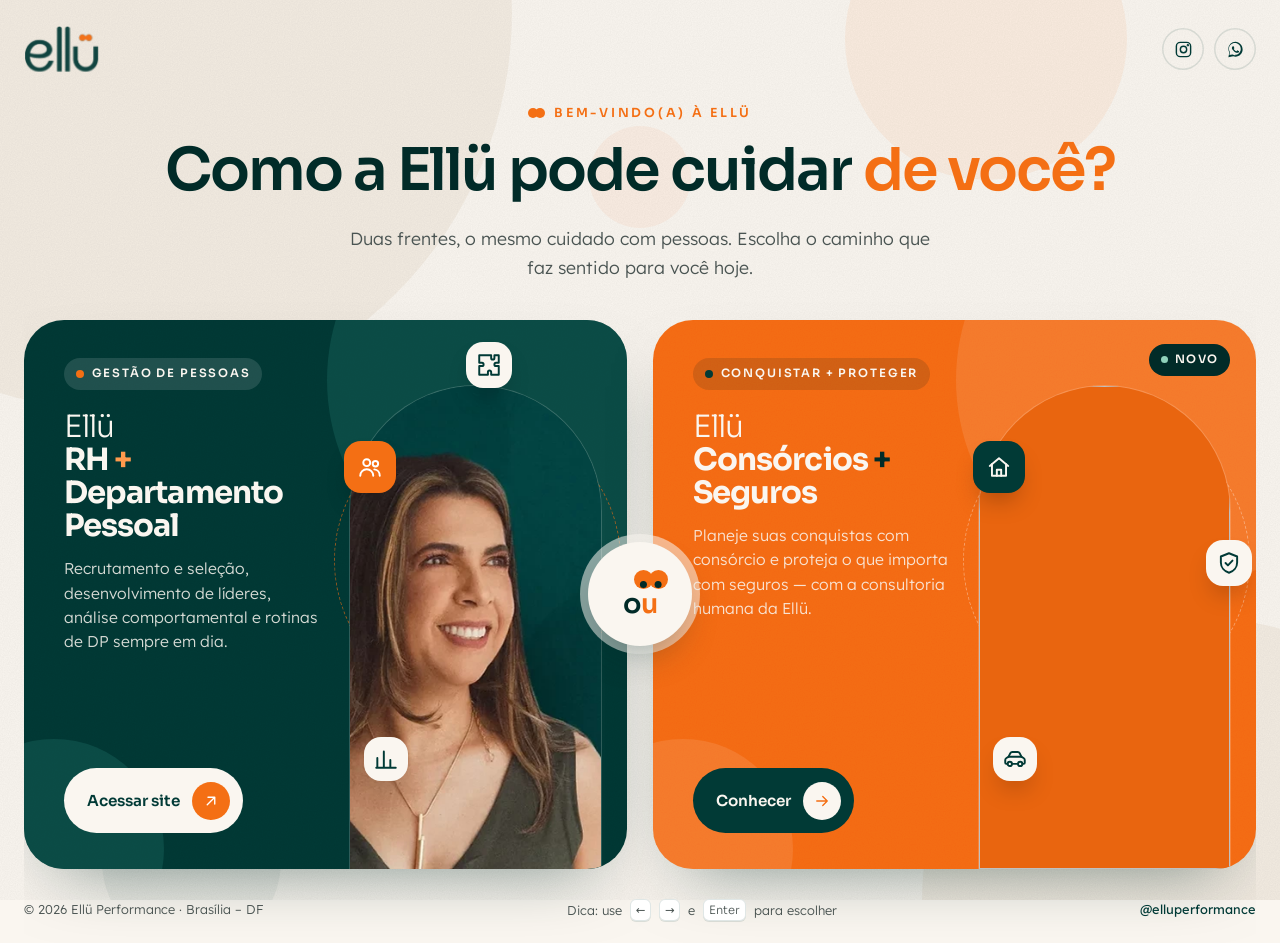
==== commit 6de486bc: "Transforma ellu-performance na pagina de escolha da Ellu - RH + DP mudou para guleite.github.io/ellu" ====
--- a/index.html
+++ b/index.html
@@ -3,345 +3,109 @@
 <head>
   <meta charset="UTF-8">
   <meta name="viewport" content="width=device-width, initial-scale=1">
-  <title>Ellü Performance — Líderes preparados, equipes que performam</title>
-  <meta name="description" content="Consultoria de RH estratégico e Departamento Pessoal: treinamento de líderes e equipes, business partner, análise comportamental DISC, engenharia de equipes, folha de pagamento, admissões e eSocial.">
+  <title>Ellü — Escolha seu caminho</title>
+  <meta name="description" content="Ellü: RH + Departamento Pessoal ou Consórcios + Seguros. Escolha como a Ellü pode cuidar de você e da sua empresa.">
   <meta name="robots" content="noindex, nofollow">
-  <meta name="theme-color" content="#013A36">
+  <meta name="theme-color" content="#FAF6F0">
   <link rel="icon" href="assets/img/logo-green.png">
   <link rel="preconnect" href="https://fonts.googleapis.com">
   <link rel="preconnect" href="https://fonts.gstatic.com" crossorigin>
   <link href="https://fonts.googleapis.com/css2?family=Lexend:wght@300;400;500&family=Sora:wght@300;400;600;700&display=swap" rel="stylesheet">
+  <link rel="preload" as="image" href="https://images.unsplash.com/photo-1770871821382-60ea99b0a941?auto=format&fit=crop&w=700&q=72">
   <link rel="stylesheet" href="assets/css/style.css">
+  <link rel="stylesheet" href="assets/css/portal.css">
 </head>
-<body>
+<body class="portal">
 
-<header class="site-header">
-  <div class="container">
-    <a href="index.html" class="brand" aria-label="Ellü Performance — início"><img src="assets/img/logo-cream.png" alt="Ellü Performance"></a>
-    <button class="nav-toggle" aria-label="Abrir menu" aria-expanded="false"><span></span><span></span><span></span></button>
-    <nav class="nav">
-      <a href="index.html" class="is-active">Início</a>
-      <a href="servicos.html">Serviços</a>
-      <a href="index.html#metodo">Método</a>
-      <a href="index.html#sobre">Sobre</a>
-      <div class="nav-drop">
-        <button type="button" class="nav-drop__btn" aria-expanded="false" aria-controls="menu-testes">Testes Comportamentais <svg viewBox="0 0 24 24" fill="none" stroke="currentColor" stroke-width="2.2" stroke-linecap="round" stroke-linejoin="round" aria-hidden="true"><path d="M6 9l6 6 6-6"/></svg></button>
-        <div class="nav-drop__menu" id="menu-testes">
-          <a href="disc.html"><b>Teste DISC</b><small>Seu estilo de comportamento em 4 minutos</small></a>
-          <a href="bigfive.html"><b>Big Five</b><small>Os 5 grandes traços da sua personalidade</small></a>
-        </div>
-      </div>
-      <a href="#" class="btn btn--orange" data-contact="menu">Fale com a Ellü</a>
-    </nav>
-  </div>
+<div class="pt-bg" aria-hidden="true">
+  <span class="pt-c pt-c1" data-depth="18"></span>
+  <span class="pt-c pt-c2" data-depth="-24"></span>
+  <span class="pt-c pt-c3" data-depth="34"></span>
+  <span class="pt-c pt-c4" data-depth="-14"></span>
+  <span class="pt-c pt-c5" data-depth="44"></span>
+</div>
+<div class="pt-glow" aria-hidden="true"></div>
+
+<header class="pt-head">
+  <img class="pt-logo" src="assets/img/logo-green.png" alt="Ellü" width="633" height="387">
+  <nav aria-label="Redes">
+    <a href="https://www.instagram.com/elluperformance/" target="_blank" rel="noopener" aria-label="Instagram da Ellü" data-ico="insta"></a>
+    <a href="#" data-wa aria-label="WhatsApp da Ellü" data-ico="wa"></a>
+  </nav>
 </header>
 
-<main>
-  <!-- HERO -->
-  <section class="hero grain on-dark">
-    <div class="container">
-      <div class="hero-copy">
-        <span class="eyebrow reveal"><span class="dots"></span> Consultoria em pessoas &amp; performance</span>
-        <h1 class="reveal" data-delay="1"><span class="ln">Líderes preparados.</span> <span class="ln">Equipes engajadas.</span> <span class="ln hl">Empresas que performam.</span></h1>
-        <p class="lead reveal" data-delay="2">A Ellü une análise comportamental, treinamentos, RH estratégico e Departamento Pessoal para transformar a forma como a sua empresa lidera, contrata e cresce — com as rotinas em dia.</p>
-        <div class="hero-ctas reveal" data-delay="3">
-          <a href="#" class="btn btn--orange btn--lg" data-contact="hero">Quero um diagnóstico
-            <svg viewBox="0 0 24 24" fill="none" stroke="currentColor" stroke-width="2" stroke-linecap="round" stroke-linejoin="round"><path d="M5 12h14M13 6l6 6-6 6"/></svg></a>
-          <a href="disc.html" class="btn btn--ghost btn--lg">Descobrir meu perfil DISC</a>
-        </div>
-        <div class="hero-proof reveal" data-delay="4">
-          <div class="chips"><span style="background:var(--d)">D</span><span style="background:var(--i);color:var(--green-950)">I</span><span style="background:var(--s)">S</span><span style="background:var(--c)">C</span></div>
-          <span>Teste comportamental <strong style="color:var(--cream)">gratuito</strong> em 4 minutos</span>
-        </div>
-      </div>
-
-      <div class="hero-visual reveal" data-delay="2">
-        <span class="ring"></span>
-        <div class="arch"><img src="assets/img/cintia-hero.jpg" alt="Cíntia Aguiar, fundadora da Ellü Performance"></div>
-        <div class="float-card float-card--a">
-          <span class="ico"><svg viewBox="0 0 24 24" fill="none" stroke="currentColor" stroke-width="2" stroke-linecap="round"><rect x="9" y="3" width="6" height="11" rx="3"/><path d="M5 11a7 7 0 0 0 14 0M12 18v3"/></svg></span>
-          <span><strong>Saiu na mídia</strong>Pequenas Empresas &amp;<br>Grandes Negócios</span>
-        </div>
-        <div class="float-card float-card--b">
-          <span class="ico" style="background:var(--green-800)"><svg viewBox="0 0 24 24" fill="none" stroke="currentColor" stroke-width="1.8" stroke-linejoin="round"><path d="M10 3h4v2.5a1.5 1.5 0 1 0 3 0V3h4v7h-2.5a1.5 1.5 0 1 0 0 3H21v8h-7v-2.5a1.5 1.5 0 1 0-3 0V21H3v-8h2.5a1.5 1.5 0 1 0 0-3H3V3h7z"/></svg></span>
-          <span><strong>Engenharia de equipes</strong>a pessoa certa no lugar certo</span>
-        </div>
-      </div>
-    </div>
-    <svg class="wave" viewBox="0 0 1440 120" preserveAspectRatio="none" aria-hidden="true"><path fill="#FAF6F0" d="M0 70c180 40 360 50 560 20S960 0 1160 20s220 60 280 70v30H0z"/></svg>
-  </section>
-
-  <div class="marquee" aria-hidden="true">
-    <div class="marquee__track">
-      <span>Liderança</span><span>Engajamento</span><span>Análise comportamental</span><span>Departamento Pessoal</span><span>Cultura</span><span>Comunicação</span><span>Performance</span><span>Engenharia de equipes</span><span>Folha de pagamento</span>
-      <span>Liderança</span><span>Engajamento</span><span>Análise comportamental</span><span>Departamento Pessoal</span><span>Cultura</span><span>Comunicação</span><span>Performance</span><span>Engenharia de equipes</span><span>Folha de pagamento</span>
-    </div>
+<main class="pt-main">
+  <div class="pt-intro">
+    <span class="eyebrow"><span class="dots"></span> Bem-vindo(a) à Ellü</span>
+    <h1><span class="w"><span>Como</span></span> <span class="w"><span>a</span></span> <span class="w"><span>Ellü</span></span> <span class="w"><span>pode</span></span> <span class="w"><span>cuidar</span></span> <span class="w"><span class="hl">de&nbsp;você?</span></span></h1>
+    <p>Duas frentes, o mesmo cuidado com pessoas. Escolha o caminho que faz sentido para você hoje.</p>
   </div>
 
-  <!-- DORES -->
-  <section class="sec">
-    <div class="container pain-grid">
-      <div class="pain-photo reveal">
-        <div class="arch"><img src="assets/img/lider.jpg" alt="Líder de braços cruzados" style="object-position:50% 20%"></div>
-        <div class="tag"><b>Todo líder deve saber delegar.</b>Mas quem ensinou isso a ele?</div>
+  <div class="pt-choices">
+    <a class="pt-card pt-card--rh" href="https://guleite.github.io/ellu-rh-dp/" data-color="#013A36" data-label="Ellü RH + Departamento Pessoal" data-side="rh">
+      <span class="bub bub--1"></span><span class="bub bub--2"></span>
+      <div class="pt-body">
+        <span class="pt-tag"><i></i> Gestão de pessoas</span>
+        <h2>Ellü <b>RH <span>+</span> Departamento Pessoal</b></h2>
+        <p>Recrutamento e seleção, desenvolvimento de líderes, análise comportamental e rotinas de DP sempre em dia.</p>
+        <ul class="pt-chips">
+          <li><i data-ico="users"></i>Recrutamento</li>
+          <li><i data-ico="star"></i>Liderança</li>
+          <li><i data-ico="puzzle"></i>Perfil DISC</li>
+          <li><i data-ico="doc"></i>Folha e eSocial</li>
+        </ul>
+        <span class="pt-go">Acessar site <i data-ico="ext"></i></span>
       </div>
-      <div>
-        <span class="eyebrow reveal"><span class="dots"></span> Isso soa familiar?</span>
-        <h2 class="reveal" data-delay="1" style="font-size:clamp(2rem,3.8vw,3.2rem)">Sua empresa cresce. <span class="hl-box">Mas as pessoas acompanham?</span></h2>
-        <p class="reveal" data-delay="2" style="color:var(--ink-soft);font-size:1.08rem">Quando o time não performa, raramente o problema é técnico. Na maioria das vezes, é sobre <strong>comportamento, comunicação e liderança</strong>.</p>
-        <ul class="pain-list">
-          <li class="reveal" data-delay="1">Líderes ótimos tecnicamente, mas que não sabem conduzir pessoas</li>
-          <li class="reveal" data-delay="2">Equipe desengajada, que faz só o mínimo e não veste a camisa</li>
-          <li class="reveal" data-delay="3">Conflitos, ruídos de comunicação e retrabalho constante</li>
-          <li class="reveal" data-delay="4">Contratações que parecem certas — e não dão certo</li>
-          <li class="reveal" data-delay="4">Folha, férias e eSocial no improviso, com medo de multa e passivo trabalhista</li>
+      <div class="pt-media" aria-hidden="true">
+        <span class="pt-ring"></span>
+        <div class="pt-arch"><img src="assets/img/cintia-hero.jpg" alt=""></div>
+        <span class="pt-fl pt-fl--o pt-fl--a" data-ico="users"></span>
+        <span class="pt-fl pt-fl--b" data-ico="puzzle"></span>
+        <span class="pt-fl pt-fl--c" data-ico="chart"></span>
+      </div>
+    </a>
+
+    <div class="pt-or" aria-hidden="true">
+      <span class="pt-eyes"><i><b></b></i><i><b></b></i></span>
+      <span class="pt-or__txt">o<span>u</span></span>
+    </div>
+
+    <a class="pt-card pt-card--cs" href="https://guleite.github.io/ellu-consorcios-seguros/" data-color="#F46F14" data-label="Ellü Consórcios + Seguros" data-side="cs">
+      <span class="bub bub--1"></span><span class="bub bub--2"></span>
+      <span class="pt-new">Novo</span>
+      <div class="pt-body">
+        <span class="pt-tag"><i></i> Conquistar + proteger</span>
+        <h2>Ellü <b>Consórcios <span>+</span> Seguros</b></h2>
+        <p>Planeje suas conquistas com consórcio e proteja o que importa com seguros — com a consultoria humana da Ellü.</p>
+        <ul class="pt-chips">
+          <li><i data-ico="house"></i>Imóvel</li>
+          <li><i data-ico="car"></i>Automóvel</li>
+          <li><i data-ico="heart"></i>Vida</li>
+          <li><i data-ico="homeShield"></i>Residencial</li>
+          <li><i data-ico="building"></i>Empresarial</li>
         </ul>
-        <a href="#" class="btn btn--green reveal" data-contact="secao dores">Quero resolver isso
-          <svg viewBox="0 0 24 24" fill="none" stroke="currentColor" stroke-width="2" stroke-linecap="round" stroke-linejoin="round"><path d="M5 12h14M13 6l6 6-6 6"/></svg></a>
+        <span class="pt-go">Conhecer <i data-ico="arrow"></i></span>
       </div>
-    </div>
-  </section>
-
-  <!-- SERVIÇOS -->
-  <section class="sec sec--cream" id="servicos">
-    <div class="container">
-      <div class="sec-head">
-        <span class="eyebrow reveal"><span class="dots"></span> O que fazemos</span>
-        <h2 class="reveal" data-delay="1">Soluções para cada fase da <span class="hl">jornada de pessoas</span> da sua empresa</h2>
-        <p class="reveal" data-delay="2">Da admissão ao desenvolvimento contínuo: trabalhamos lado a lado com donos, líderes, RH e DP.</p>
+      <div class="pt-media" aria-hidden="true">
+        <span class="pt-ring"></span>
+        <div class="pt-arch"><img src="https://images.unsplash.com/photo-1770871821382-60ea99b0a941?auto=format&fit=crop&w=700&q=72" alt=""></div>
+        <span class="pt-fl pt-fl--g pt-fl--a" data-ico="house"></span>
+        <span class="pt-fl pt-fl--b" data-ico="shield"></span>
+        <span class="pt-fl pt-fl--c" data-ico="car"></span>
       </div>
-      <div class="svc-grid">
-        <a href="servicos.html#lideres" class="svc-card reveal">
-          <span class="num">01</span>
-          <span class="icon"><svg viewBox="0 0 24 24" fill="none" stroke="currentColor" stroke-width="1.8" stroke-linecap="round" stroke-linejoin="round"><path d="M5 21V4"/><path d="M5 4h12l-2.5 4L17 12H5"/></svg></span>
-          <h3>Treinamento de Líderes</h3>
-          <p>Formamos líderes que delegam, dão feedback, engajam e entregam resultado — sem apagar incêndio o tempo todo.</p>
-          <span class="more">Saiba mais <svg viewBox="0 0 24 24" fill="none" stroke="currentColor" stroke-width="2" stroke-linecap="round" stroke-linejoin="round"><path d="M5 12h14M13 6l6 6-6 6"/></svg></span>
-        </a>
-        <a href="servicos.html#equipes" class="svc-card reveal" data-delay="1">
-          <span class="num">02</span>
-          <span class="icon"><svg viewBox="0 0 24 24" fill="none" stroke="currentColor" stroke-width="1.8" stroke-linecap="round" stroke-linejoin="round"><circle cx="9" cy="8" r="3.2"/><path d="M3 20c0-3.3 2.7-6 6-6s6 2.7 6 6"/><circle cx="17" cy="9" r="2.5"/><path d="M16 14.2c2.9.3 5 2.7 5 5.8"/></svg></span>
-          <h3>Treinamento de Equipes</h3>
-          <p>Comunicação, colaboração e entrosamento na prática, com dinâmicas que geram mudança real no dia a dia.</p>
-          <span class="more">Saiba mais <svg viewBox="0 0 24 24" fill="none" stroke="currentColor" stroke-width="2" stroke-linecap="round" stroke-linejoin="round"><path d="M5 12h14M13 6l6 6-6 6"/></svg></span>
-        </a>
-        <a href="servicos.html#business-partner" class="svc-card reveal" data-delay="2">
-          <span class="num">03</span>
-          <span class="icon"><svg viewBox="0 0 24 24" fill="none" stroke="currentColor" stroke-width="1.8" stroke-linecap="round" stroke-linejoin="round"><rect x="3" y="7" width="18" height="13" rx="3"/><path d="M9 7V5.5A1.5 1.5 0 0 1 10.5 4h3A1.5 1.5 0 0 1 15 5.5V7M3 13h18"/></svg></span>
-          <h3>Business Partner</h3>
-          <p>Um RH estratégico ao lado do dono e da liderança, conectando decisões de pessoas aos objetivos do negócio.</p>
-          <span class="more">Saiba mais <svg viewBox="0 0 24 24" fill="none" stroke="currentColor" stroke-width="2" stroke-linecap="round" stroke-linejoin="round"><path d="M5 12h14M13 6l6 6-6 6"/></svg></span>
-        </a>
-        <a href="servicos.html#analise" class="svc-card reveal">
-          <span class="num">04</span>
-          <span class="icon"><svg viewBox="0 0 24 24" fill="none" stroke="currentColor" stroke-width="1.8" stroke-linecap="round" stroke-linejoin="round"><circle cx="12" cy="12" r="9"/><path d="M12 3v9h9M12 12l-6.4 6.4"/></svg></span>
-          <h3>Análise Comportamental</h3>
-          <p>Mapeamento DISC de pessoas e times para contratar melhor, posicionar talentos e reduzir conflitos.</p>
-          <span class="more">Saiba mais <svg viewBox="0 0 24 24" fill="none" stroke="currentColor" stroke-width="2" stroke-linecap="round" stroke-linejoin="round"><path d="M5 12h14M13 6l6 6-6 6"/></svg></span>
-        </a>
-        <a href="servicos.html#engenharia" class="svc-card reveal" data-delay="1">
-          <span class="num">05</span>
-          <span class="icon"><svg viewBox="0 0 24 24" fill="none" stroke="currentColor" stroke-width="1.8" stroke-linejoin="round"><path d="M10 3h4v2.5a1.5 1.5 0 1 0 3 0V3h4v7h-2.5a1.5 1.5 0 1 0 0 3H21v8h-7v-2.5a1.5 1.5 0 1 0-3 0V21H3v-8h2.5a1.5 1.5 0 1 0 0-3H3V3h7z"/></svg></span>
-          <h3>Engenharia de Equipes</h3>
-          <p>Desenhamos times com a combinação certa de perfis, papéis e rituais — para cada pessoa render o seu melhor.</p>
-          <span class="more">Saiba mais <svg viewBox="0 0 24 24" fill="none" stroke="currentColor" stroke-width="2" stroke-linecap="round" stroke-linejoin="round"><path d="M5 12h14M13 6l6 6-6 6"/></svg></span>
-        </a>
-        <a href="servicos.html#dp" class="svc-card reveal" data-delay="2">
-          <span class="num">06</span>
-          <span class="icon"><svg viewBox="0 0 24 24" fill="none" stroke="currentColor" stroke-width="1.8" stroke-linecap="round" stroke-linejoin="round"><rect x="5" y="4" width="14" height="17" rx="2.5"/><path d="M9 4V3h6v1M8.5 10l1.5 1.5L13 8.5M8.5 16l1.5 1.5 3-3M15.5 10.5h.01M15.5 16.5h.01"/></svg></span>
-          <h3>Departamento Pessoal</h3>
-          <p>Admissões, folha, férias, rescisões e eSocial em dia — com processo, prazo e segurança jurídica.</p>
-          <span class="more">Saiba mais <svg viewBox="0 0 24 24" fill="none" stroke="currentColor" stroke-width="2" stroke-linecap="round" stroke-linejoin="round"><path d="M5 12h14M13 6l6 6-6 6"/></svg></span>
-        </a>
-      </div>
-    </div>
-  </section>
-
-  <!-- DEPARTAMENTO PESSOAL -->
-  <section class="sec" id="dp">
-    <div class="container dp">
-      <div>
-        <span class="eyebrow reveal"><span class="dots"></span> Departamento Pessoal</span>
-        <h2 class="reveal" data-delay="1">Pessoas se desenvolvem melhor quando <span class="hl-box">a rotina está em dia.</span></h2>
-        <p class="reveal" data-delay="2" style="color:var(--ink-soft);font-size:1.08rem">Não adianta investir em liderança e engajamento se o salário atrasa, as férias se perdem no calendário ou um erro no eSocial vira multa. Por isso a Ellü cuida também do <strong>Departamento Pessoal</strong>: a base que dá segurança para a empresa e tranquilidade para quem trabalha nela.</p>
-        <div class="dp-pillars reveal" data-delay="3">
-          <div><b>RH estratégico</b><span>desenvolve líderes, equipes e cultura</span></div>
-          <span class="plus" aria-hidden="true">+</span>
-          <div><b>Departamento Pessoal</b><span>garante as rotinas, os prazos e a lei</span></div>
-        </div>
-        <div class="hero-ctas reveal" data-delay="4">
-          <a href="#" class="btn btn--orange" data-contact="secao dp">Organizar meu DP
-            <svg viewBox="0 0 24 24" fill="none" stroke="currentColor" stroke-width="2" stroke-linecap="round" stroke-linejoin="round"><path d="M5 12h14M13 6l6 6-6 6"/></svg></a>
-          <a href="servicos.html#dp" class="btn btn--ghost" style="color:var(--green-800)">Ver o que está incluso</a>
-        </div>
-      </div>
-      <div class="dp-grid">
-        <div class="dp-item reveal" data-fx="join" tabindex="0">
-          <span class="dp-chip" aria-hidden="true">👋 Bem-vindo(a)!</span>
-          <span class="ico"><svg viewBox="0 0 24 24" fill="none" stroke="currentColor" stroke-width="1.8" stroke-linecap="round" stroke-linejoin="round"><g class="fx-person"><circle cx="10" cy="8" r="3.5"/><path d="M3.5 20c0-3.6 2.9-6.5 6.5-6.5 1.6 0 3 .6 4.2 1.5"/></g><path class="fx-plus" d="M18 14v6M15 17h6"/></svg></span>
-          <h3>Admissões e desligamentos</h3>
-          <p>Documentação, contratos, exames, rescisões e homologações sem pendências.</p>
-        </div>
-        <div class="dp-item reveal" data-delay="1" data-fx="pay" tabindex="0">
-          <span class="dp-chip" aria-hidden="true">💸 Pago no dia certo</span>
-          <span class="ico"><svg viewBox="0 0 24 24" fill="none" stroke="currentColor" stroke-width="1.8" stroke-linecap="round" stroke-linejoin="round"><g class="fx-bill"><rect x="3" y="6" width="18" height="13" rx="2.5"/><path d="M6.5 9.5h.01M17.5 15.5h.01"/></g><circle class="fx-coin" cx="12" cy="12.5" r="2.5"/></svg></span>
-          <h3>Folha de pagamento</h3>
-          <p>Cálculo de salários, horas extras, encargos e benefícios, conferido e no prazo.</p>
-        </div>
-        <div class="dp-item reveal" data-delay="2" data-fx="cal" tabindex="0">
-          <span class="dp-chip" aria-hidden="true">🏖️ Férias planejadas</span>
-          <span class="ico"><svg viewBox="0 0 24 24" fill="none" stroke="currentColor" stroke-width="1.8" stroke-linecap="round" stroke-linejoin="round"><rect x="3.5" y="5" width="17" height="15" rx="2.5"/><path d="M3.5 10h17"/><path class="fx-rings" d="M8 3v4M16 3v4"/><path class="fx-mark" d="M8.5 14.5h3"/></svg></span>
-          <h3>Férias, 13º e afastamentos</h3>
-          <p>Controle de períodos, programação de férias e gestão de licenças e atestados.</p>
-        </div>
-        <div class="dp-item reveal" data-delay="3" data-fx="shield" tabindex="0">
-          <span class="dp-chip" aria-hidden="true">🛡️ Zero multa</span>
-          <span class="ico"><svg viewBox="0 0 24 24" fill="none" stroke="currentColor" stroke-width="1.8" stroke-linecap="round" stroke-linejoin="round"><path class="fx-shield" d="M12 3l7.5 3v5.5c0 4.6-3.2 8.3-7.5 9.5-4.3-1.2-7.5-4.9-7.5-9.5V6L12 3z"/><path class="fx-check" d="M8.8 12l2.2 2.2 4.2-4.4"/></svg></span>
-          <h3>eSocial e conformidade</h3>
-          <p>Obrigações enviadas corretamente e rotinas que previnem multas e passivo trabalhista.</p>
-        </div>
-      </div>
-    </div>
-  </section>
-
-  <!-- DISC TEASER -->
-  <section class="sec sec--green grain on-dark">
-    <div class="container disc-teaser">
-      <div>
-        <span class="eyebrow reveal"><span class="dots"></span> Teste gratuito</span>
-        <h2 class="reveal" data-delay="1" style="font-size:clamp(2rem,3.8vw,3.2rem)">Você sabe qual é o seu <span class="hl">perfil comportamental?</span></h2>
-        <p class="reveal" data-delay="2" style="color:rgba(243,236,226,.78);font-size:1.08rem">O método DISC revela como você decide, se comunica, reage à pressão e trabalha em equipe. Descubra o seu em poucos minutos.</p>
-        <ul class="check-list reveal" data-delay="3">
-          <li>16 perguntas rápidas sobre situações do dia a dia</li>
-          <li>Resultado na hora, com seus pontos fortes e de atenção</li>
-          <li>Dicas de como você se comunica e lidera melhor</li>
-        </ul>
-        <div class="hero-ctas reveal" data-delay="4">
-          <a href="disc.html" class="btn btn--orange btn--lg">Fazer o teste DISC
-            <svg viewBox="0 0 24 24" fill="none" stroke="currentColor" stroke-width="2" stroke-linecap="round" stroke-linejoin="round"><path d="M5 12h14M13 6l6 6-6 6"/></svg></a>
-          <a href="bigfive.html" class="btn btn--ghost btn--lg">Análise Big Five</a>
-        </div>
-      </div>
-      <div class="disc-quad reveal" data-delay="2">
-        <a href="disc.html" class="q"><b>D</b><span>Dominância</span></a>
-        <a href="disc.html" class="q"><b>I</b><span>Influência</span></a>
-        <a href="disc.html" class="q"><span>Conformidade</span><b>C</b></a>
-        <a href="disc.html" class="q"><span>Estabilidade</span><b>S</b></a>
-        <span class="center">Qual é<br>o seu?</span>
-      </div>
-    </div>
-  </section>
-
-  <!-- SOBRE -->
-  <section class="sec" id="sobre">
-    <div class="container about">
-      <div class="about-photo reveal">
-        <div class="arch"><img src="assets/img/cintia-2.jpg" alt="Cíntia Aguiar sorrindo"></div>
-        <div class="badge"><div><img src="assets/img/logo-cream.png" alt="">Fundadora</div></div>
-      </div>
-      <div>
-        <span class="eyebrow reveal"><span class="dots"></span> Quem está por trás</span>
-        <h2 class="reveal" data-delay="1">Cíntia Aguiar</h2>
-        <p class="reveal" data-delay="2" style="font-size:1.1rem;color:var(--ink-soft)">Fundadora da Ellü Performance, Cíntia acredita que <strong style="color:var(--green-800)">a empresa só performa quando as pessoas performam</strong> — e que isso começa por uma liderança consciente, próxima e preparada.</p>
-        <p class="reveal" data-delay="2" style="color:var(--ink-soft)">À frente da Ellü, ela conduz diagnósticos, treinamentos e projetos de desenvolvimento humano com empresas que querem crescer sem perder aquilo que as torna únicas: sua gente.</p>
-        <div class="reveal" data-delay="3">
-          <span class="media-pill"><svg viewBox="0 0 24 24" fill="none" stroke="currentColor" stroke-width="2" stroke-linecap="round"><rect x="9" y="3" width="6" height="11" rx="3"/><path d="M5 11a7 7 0 0 0 14 0M12 18v3"/></svg> Saiu na mídia!</span>
-          <blockquote class="quote" style="margin-top:0">
-            “Os colaboradores possuem desejos e necessidades de crescimento na carreira tanto quanto o dono.”
-            <cite>Cíntia Aguiar em <b>Pequenas Empresas &amp; Grandes Negócios</b> — sobre saúde mental para empreendedores</cite>
-          </blockquote>
-        </div>
-        <a href="#" class="btn btn--orange reveal" data-delay="4" data-contact="secao sobre">Conversar com a Cíntia
-          <svg viewBox="0 0 24 24" fill="none" stroke="currentColor" stroke-width="2" stroke-linecap="round" stroke-linejoin="round"><path d="M5 12h14M13 6l6 6-6 6"/></svg></a>
-      </div>
-    </div>
-  </section>
-
-  <!-- MÉTODO -->
-  <section class="sec sec--deep grain on-dark" id="metodo">
-    <div class="container">
-      <div class="sec-head center">
-        <span class="eyebrow reveal"><span class="dots"></span> Método Ellü</span>
-        <h2 class="reveal" data-delay="1">Do diagnóstico ao resultado, <span class="hl">sem fórmulas prontas</span></h2>
-        <p class="reveal" data-delay="2">Cada empresa tem uma cultura, um momento e pessoas diferentes. Nosso trabalho começa entendendo isso.</p>
-      </div>
-      <div class="steps">
-        <div class="step reveal"><span class="n">01</span><h3>Diagnóstico</h3><p>Escutamos donos, líderes e equipes para encontrar a raiz do problema — não só os sintomas.</p></div>
-        <div class="step reveal" data-delay="1"><span class="n">02</span><h3>Mapeamento</h3><p>Análise comportamental DISC de pessoas e times para entender como cada um funciona.</p></div>
-        <div class="step reveal" data-delay="2"><span class="n">03</span><h3>Desenvolvimento</h3><p>Treinamentos, mentorias e rituais de gestão sob medida para a realidade da sua empresa.</p></div>
-        <div class="step reveal" data-delay="3"><span class="n">04</span><h3>Acompanhamento</h3><p>Indicadores, ajustes e presença próxima até a mudança virar rotina — e resultado.</p></div>
-      </div>
-    </div>
-  </section>
-
-  <!-- INSTAGRAM -->
-  <section class="sec sec--cream">
-    <div class="container">
-      <div class="sec-head" style="display:flex;justify-content:space-between;align-items:end;gap:30px;max-width:none;flex-wrap:wrap">
-        <div style="max-width:620px">
-          <span class="eyebrow reveal"><span class="dots"></span> Conteúdo que transforma</span>
-          <h2 class="reveal" data-delay="1">Liderança na prática, toda semana no Instagram</h2>
-        </div>
-        <a href="#" class="btn btn--green reveal" data-delay="2" target="_blank" rel="noopener">Seguir a Ellü</a>
-      </div>
-      <div class="insta-grid">
-        <a href="#" class="reveal"><img src="assets/img/post-3.jpg" alt="Post: Engaje sua equipe na volta das férias"></a>
-        <a href="#" class="reveal" data-delay="1"><img src="assets/img/post-4.jpg" alt="Post: Colaboração entre equipes"></a>
-        <a href="#" class="reveal" data-delay="2"><img src="assets/img/post-5.jpg" alt="Post: Todo líder deve saber delegar tarefas"></a>
-        <a href="#" class="reveal" data-delay="3"><img src="assets/img/post-2.jpg" alt="Post: Saiu na mídia — Pequenas Empresas, Grandes Negócios"></a>
-      </div>
-    </div>
-  </section>
-
-  <!-- CTA -->
-  <section class="sec sec--orange grain cta-band">
-    <div class="bubbles" aria-hidden="true">
-      <span style="width:420px;height:420px;left:-120px;top:-160px"></span>
-      <span style="width:300px;height:300px;right:6%;bottom:-140px"></span>
-      <span style="width:180px;height:180px;right:-40px;top:30px"></span>
-    </div>
-    <div class="container" style="position:relative">
-      <span class="eyebrow reveal" style="color:var(--green-900)"><span class="dots" style="--x:1"></span> Próximo passo</span>
-      <h2 class="reveal" data-delay="1">Pronto para destravar a performance do seu time?</h2>
-      <p class="reveal" data-delay="2">Responda a um diagnóstico rápido e receba o retorno da Cíntia e do time Ellü sobre o melhor caminho para a sua empresa.</p>
-      <div class="hero-ctas reveal" data-delay="3">
-        <a href="#" class="btn btn--green btn--lg" data-contact="cta final">Fazer meu diagnóstico
-          <svg viewBox="0 0 24 24" fill="none" stroke="currentColor" stroke-width="2" stroke-linecap="round" stroke-linejoin="round"><path d="M5 12h14M13 6l6 6-6 6"/></svg></a>
-        <a href="disc.html" class="btn btn--cream btn--lg">Fazer o teste DISC</a>
-      </div>
-    </div>
-  </section>
+    </a>
+  </div>
 </main>
 
-<footer class="site-footer">
-  <div class="container">
-    <div class="footer-grid">
-      <div>
-        <img class="logo" src="assets/img/logo-cream-full.png" alt="Ellü Performance">
-        <p style="max-width:22em">Consultoria em pessoas e performance. Desenvolvemos líderes e equipes e cuidamos do Departamento Pessoal de empresas que querem crescer com a sua gente.</p>
-        <div class="socials">
-          <a href="#" aria-label="Instagram"><svg viewBox="0 0 24 24" fill="none" stroke="currentColor" stroke-width="1.8"><rect x="3" y="3" width="18" height="18" rx="5"/><circle cx="12" cy="12" r="4"/><circle cx="17.5" cy="6.5" r=".6" fill="currentColor"/></svg></a>
-          <a href="#" aria-label="LinkedIn"><svg viewBox="0 0 24 24" fill="currentColor"><path d="M6.94 8.5H3.56V20h3.38V8.5ZM5.25 3A1.97 1.97 0 1 0 5.3 7a1.97 1.97 0 0 0-.05-4ZM20.44 13.4c0-3.1-1.65-4.55-3.86-4.55-1.78 0-2.58.98-3.03 1.67V8.5h-3.38c.05.95 0 11.5 0 11.5h3.38v-6.42c0-.34.02-.69.13-.93.27-.69.9-1.4 1.95-1.4 1.38 0 1.93 1.05 1.93 2.6V20h3.38v-6.6Z"/></svg></a>
-          <a href="#" aria-label="WhatsApp" data-contact="rodape"><svg viewBox="0 0 32 32" fill="currentColor"><path d="M16.04 3C9.4 3 4 8.4 4 15.04c0 2.12.55 4.19 1.6 6.02L4 29l8.13-1.56a12 12 0 0 0 3.9.65C22.67 28.09 28 22.7 28 16.06 28 9.4 22.68 3 16.04 3Zm5.45 15.47c-.3-.15-1.77-.87-2.04-.97-.28-.1-.48-.15-.68.15-.2.3-.78.97-.95 1.17-.18.2-.35.22-.65.07-.3-.15-1.26-.46-2.4-1.48a9 9 0 0 1-1.66-2.06c-.17-.3-.02-.46.13-.61.14-.13.3-.35.45-.52.15-.18.2-.3.3-.5.1-.2.05-.38-.02-.53-.08-.15-.68-1.63-.93-2.24-.24-.58-.49-.5-.68-.51h-.58c-.2 0-.52.07-.8.37-.27.3-1.04 1.02-1.04 2.49 0 1.47 1.07 2.89 1.22 3.09.15.2 2.1 3.2 5.08 4.49 1.9.82 2.63.89 3.57.75.57-.09 1.77-.72 2.02-1.42.25-.7.25-1.3.17-1.42-.07-.13-.27-.2-.57-.35Z"/></svg></a>
-        </div>
-      </div>
-      <div>
-        <h4>Navegue</h4>
-        <ul><li><a href="index.html">Início</a></li><li><a href="servicos.html">Serviços</a></li><li><a href="disc.html">Teste DISC</a></li><li><a href="bigfive.html">Teste Big Five</a></li><li><a href="index.html#sobre">Sobre</a></li></ul>
-      </div>
-      <div>
-        <h4>Serviços</h4>
-        <ul><li><a href="servicos.html#lideres">Treinamento de líderes</a></li><li><a href="servicos.html#equipes">Treinamento de equipes</a></li><li><a href="servicos.html#business-partner">Business Partner</a></li><li><a href="servicos.html#analise">Análise comportamental</a></li><li><a href="servicos.html#engenharia">Engenharia de equipes</a></li><li><a href="servicos.html#dp">Departamento Pessoal</a></li></ul>
-      </div>
-      <div>
-        <h4>Contato</h4>
-        <ul><li><a href="#" data-contact="rodape">Falar pelo WhatsApp</a></li><li>contato@elluperformance.com.br</li><li>Atendimento presencial e online</li></ul>
-      </div>
-    </div>
-    <div class="footer-bottom"><span>© <span id="year"></span> Ellü Performance. Todos os direitos reservados.</span><span>Proposta desenvolvida por Concept Agência</span></div>
-  </div>
+<footer class="pt-foot">
+  <span>© <span data-year></span> Ellü Performance · Brasília – DF</span>
+  <span class="pt-hint">Dica: use <kbd>←</kbd> <kbd>→</kbd> e <kbd>Enter</kbd> para escolher</span>
+  <span><a href="https://www.instagram.com/elluperformance/" target="_blank" rel="noopener">@elluperformance</a></span>
 </footer>
 
-<script src="assets/js/main.js"></script>
+<div class="pt-wipe" aria-hidden="true"><div class="pt-wipe__in"><img src="assets/img/logo-cream.png" alt=""><small class="pt-wipe__txt"></small></div></div>
+
+<script src="assets/js/data.js"></script>
+<script src="assets/js/portal.js"></script>
 </body>
 </html>
--- a/assets/css/style.css
+++ b/assets/css/style.css
@@ -1,8 +1,9 @@
 /* =========================================================
-   ELLÜ PERFORMANCE — Proposta de site (Concept Agência)
-   Paleta e linguagem extraídas do logotipo e dos posts:
-   verde-petróleo profundo, laranja vibrante, creme quente,
-   formas em arco, círculos suaves e textura granulada.
+   ELLÜ CONSÓRCIOS + SEGUROS — Proposta de site (Concept Agência)
+   Base visual herdada do site Ellü Performance: verde-petróleo,
+   laranja vibrante, creme quente, arcos, círculos e grão.
+   Identidade própria da nova frente: o "+" como símbolo
+   (conquistar + proteger) e o verde-menta como cor da proteção.
    ========================================================= */
 
 :root {
@@ -14,26 +15,28 @@
   --orange: #F46F14;
   --orange-600: #DE5E07;
   --orange-300: #FF9A4D;
+  --orange-50: #FFF3EA;
   --cream: #E6D9C8;
   --cream-100: #F3ECE2;
   --cream-50: #FAF6F0;
+  --mint: #8FD1BA;
+  --teal: #1E8A6B;
+  --teal-50: #E8F4EF;
+  --sun: #F2A93B;
   --ink: #1D2321;
   --ink-soft: #4A5452;
   --line: rgba(1, 58, 54, .12);
-
-  --d: #F46F14;
-  --i: #F2A93B;
-  --s: #1E8A6B;
-  --c: #2C6C8C;
+  --line-dark: rgba(230, 217, 200, .16);
 
   --font-display: "Sora", system-ui, sans-serif;
   --font-body: "Lexend", system-ui, sans-serif;
 
   --radius: 22px;
-  --radius-lg: 36px;
+  --radius-lg: 34px;
   --shadow: 0 24px 60px -24px rgba(1, 43, 40, .35);
   --shadow-soft: 0 10px 30px -12px rgba(1, 43, 40, .18);
   --ease: cubic-bezier(.22, 1, .36, 1);
+  --spring: cubic-bezier(.34, 1.56, .64, 1);
   --container: 1200px;
   --grain: url("data:image/svg+xml;utf8,<svg xmlns='http://www.w3.org/2000/svg' width='180' height='180'><filter id='n'><feTurbulence type='fractalNoise' baseFrequency='.85' numOctaves='3' stitchTiles='stitch'/><feColorMatrix values='0 0 0 0 0  0 0 0 0 0  0 0 0 0 0  0 0 0 .55 0'/></filter><rect width='100%' height='100%' filter='url(%23n)'/></svg>");
 }
@@ -41,58 +44,64 @@
 *, *::before, *::after { box-sizing: border-box; }
 html { scroll-behavior: smooth; -webkit-text-size-adjust: 100%; }
 body {
-  margin: 0;
-  font-family: var(--font-body);
-  font-weight: 300;
-  font-size: 17px;
-  line-height: 1.65;
-  color: var(--ink);
-  background: var(--cream-50);
-  -webkit-font-smoothing: antialiased;
-  overflow-x: hidden;
+  margin: 0; font-family: var(--font-body); font-weight: 300; font-size: 17px; line-height: 1.65;
+  color: var(--ink); background: var(--cream-50); -webkit-font-smoothing: antialiased; overflow-x: hidden;
 }
 main { overflow-x: clip; }
 img { max-width: 100%; display: block; }
 a { color: inherit; text-decoration: none; }
-button { font: inherit; cursor: pointer; }
+button { font: inherit; cursor: pointer; color: inherit; }
 h1, h2, h3, h4 { font-family: var(--font-display); font-weight: 600; line-height: 1.1; margin: 0 0 .5em; letter-spacing: -.02em; }
 p { margin: 0 0 1em; }
-strong { font-weight: 600; }
+strong, b { font-weight: 600; }
+svg { flex: none; }
+[data-ico] { display: inline-grid; place-items: center; }
+[data-ico] svg { width: 100%; height: 100%; }
 
 .container { width: min(var(--container), 100% - 40px); margin-inline: auto; }
-.sr-only { position: absolute; width: 1px; height: 1px; overflow: hidden; clip: rect(0 0 0 0); }
-
-/* grain texture like the posts */
+.sr-only { position: absolute; width: 1px; height: 1px; overflow: hidden; clip: rect(0 0 0 0); white-space: nowrap; }
+.center { text-align: center; }
+
 .grain { position: relative; isolation: isolate; }
 .grain::after {
   content: ""; position: absolute; inset: 0; z-index: -1; pointer-events: none;
   background-image: var(--grain); opacity: .13; mix-blend-mode: overlay;
 }
 
-/* ---------- Brand motif: the two orange dots of the "ü" ---------- */
-.dots { display: inline-flex; align-items: center; gap: 0; vertical-align: middle; }
-.dots::before, .dots::after {
-  content: ""; width: .62em; height: .62em; border-radius: 50%; background: var(--orange);
-}
+/* Brand motif: os dois pontos do "ü" */
+.dots { display: inline-flex; align-items: center; vertical-align: middle; }
+.dots::before, .dots::after { content: ""; width: .62em; height: .62em; border-radius: 50%; background: var(--orange); }
 .dots::after { margin-left: -.14em; }
+
+/* Novo símbolo: o "+" de Consórcios + Seguros */
+.plus-mark { position: relative; display: inline-block; width: 1em; height: 1em; vertical-align: middle; }
+.plus-mark::before, .plus-mark::after { content: ""; position: absolute; border-radius: 99px; background: var(--orange); }
+.plus-mark::before { left: 37%; right: 37%; top: 0; bottom: 0; }
+.plus-mark::after { top: 37%; bottom: 37%; left: 0; right: 0; }
+.plus-mark--mint::before, .plus-mark--mint::after { background: var(--mint); }
 
 .eyebrow {
   display: inline-flex; align-items: center; gap: .7em;
   font-family: var(--font-display); font-size: .78rem; font-weight: 600;
-  letter-spacing: .22em; text-transform: uppercase; color: var(--orange);
-  margin-bottom: 1.2rem;
+  letter-spacing: .22em; text-transform: uppercase; color: var(--orange); margin-bottom: 1.2rem;
 }
 .eyebrow .dots { font-size: 1rem; }
+.eyebrow .plus-mark { font-size: .9rem; }
 .on-dark .eyebrow { color: var(--orange-300); }
 
 .hl { color: var(--orange); }
+.on-dark .hl { color: var(--orange-300); }
+.hl-mint { color: var(--mint); }
 .hl-box {
   display: inline; background: var(--green-800); color: var(--cream-50);
   padding: .02em .28em; border-radius: .22em; box-decoration-break: clone; -webkit-box-decoration-break: clone;
 }
-/* respiro entre as linhas quando o destaque quebra em mais de uma linha */
+.hl-box--orange { background: var(--orange); color: #fff; }
 h1:has(.hl-box), h2:has(.hl-box) { line-height: 1.38; }
-.hl-box--orange { background: var(--orange); color: #fff; }
+.lead { font-size: 1.15rem; color: var(--ink-soft); }
+.on-dark .lead { color: rgba(243, 236, 226, .8); }
+.muted { color: var(--ink-soft); }
+.tiny { font-size: .8rem; }
 
 /* ---------- Buttons ---------- */
 .btn {
@@ -100,897 +109,1029 @@
   border: 0; border-radius: 999px; padding: 1em 1.7em;
   font-family: var(--font-display); font-weight: 600; font-size: .95rem; letter-spacing: -.005em;
   transition: transform .35s var(--ease), box-shadow .35s var(--ease), background .25s, color .25s;
-  white-space: nowrap;
-}
-.btn svg { width: 1.15em; height: 1.15em; flex: none; transition: transform .35s var(--ease); }
-.btn:hover svg { transform: translateX(3px); }
+  white-space: nowrap; position: relative;
+}
+.btn svg { width: 1.15em; height: 1.15em; transition: transform .35s var(--ease); }
+.btn:hover svg.arr, .btn:hover .arr svg { transform: translateX(3px); }
 .btn--orange { background: var(--orange); color: #fff; box-shadow: 0 14px 30px -12px rgba(244, 111, 20, .7); }
 .btn--orange:hover { background: var(--orange-600); transform: translateY(-2px); }
 .btn--green { background: var(--green-800); color: var(--cream-50); }
 .btn--green:hover { background: var(--green-700); transform: translateY(-2px); }
 .btn--ghost { background: transparent; color: currentColor; box-shadow: inset 0 0 0 1.5px currentColor; }
 .btn--ghost:hover { background: rgba(255,255,255,.08); transform: translateY(-2px); }
+.btn--ghost-dark { background: transparent; color: var(--green-800); box-shadow: inset 0 0 0 1.5px var(--green-800); }
+.btn--ghost-dark:hover { background: var(--green-800); color: var(--cream-50); transform: translateY(-2px); }
 .btn--cream { background: var(--cream-50); color: var(--green-800); }
 .btn--cream:hover { background: #fff; transform: translateY(-2px); }
+.btn--wa { background: #25D366; color: #fff; box-shadow: 0 14px 30px -12px rgba(37,211,102,.7); }
+.btn--wa:hover { background: #1EBE5A; transform: translateY(-2px); }
 .btn--lg { padding: 1.15em 2em; font-size: 1rem; }
+.btn--sm { padding: .7em 1.2em; font-size: .85rem; }
+.btn--block { width: 100%; }
+.btn[disabled] { opacity: .45; pointer-events: none; }
+.btn-row { display: flex; flex-wrap: wrap; gap: 14px; }
+.link-arrow { display: inline-flex; align-items: center; gap: 8px; font-family: var(--font-display); font-weight: 600; font-size: .92rem; color: var(--green-800); transition: gap .35s var(--ease), color .25s; }
+.link-arrow svg { width: 18px; height: 18px; }
+.link-arrow:hover { gap: 14px; color: var(--orange); }
 
 /* ---------- Header ---------- */
-.site-header {
-  position: fixed; inset: 0 0 auto; z-index: 50;
-  transition: background .4s var(--ease), box-shadow .4s, padding .4s var(--ease);
-  padding: 22px 0;
-}
-.site-header.is-solid { background: rgba(1, 43, 40, .94); backdrop-filter: blur(14px); padding: 12px 0; box-shadow: 0 10px 30px -18px rgba(0,0,0,.5); }
-.site-header .container { display: flex; align-items: center; justify-content: space-between; gap: 24px; }
-.brand img { height: 40px; width: auto; transition: height .4s var(--ease); }
-.site-header.is-solid .brand img { height: 34px; }
-.nav { display: flex; align-items: center; gap: 34px; }
-.nav a:not(.btn) {
-  color: var(--cream); font-size: .93rem; font-weight: 400; position: relative; opacity: .88;
-}
-.nav a:not(.btn)::after {
+.site-header { position: fixed; inset: 0 0 auto; z-index: 50; transition: background .4s var(--ease), box-shadow .4s, padding .4s var(--ease); padding: 20px 0; }
+.site-header.is-solid { background: rgba(1, 43, 40, .95); backdrop-filter: blur(14px); -webkit-backdrop-filter: blur(14px); padding: 10px 0; box-shadow: 0 10px 30px -18px rgba(0,0,0,.5); }
+.site-header > .container { display: flex; align-items: center; justify-content: space-between; gap: 20px; }
+.brand { display: inline-flex; align-items: center; gap: 12px; color: var(--cream); position: relative; z-index: 2; }
+.brand img { height: 38px; width: auto; transition: height .4s var(--ease); }
+.site-header.is-solid .brand img { height: 32px; }
+.brand__sub {
+  font-family: var(--font-display); font-size: .62rem; font-weight: 600; letter-spacing: .2em; text-transform: uppercase; line-height: 1.35;
+  padding-left: 12px; border-left: 1px solid rgba(230,217,200,.35); color: var(--cream);
+}
+.brand__sub b { color: var(--orange-300); font-weight: 700; }
+
+.nav { display: flex; align-items: center; gap: 28px; }
+.nav__link {
+  color: var(--cream); font-size: .92rem; font-weight: 400; position: relative; opacity: .88; background: none; border: 0; padding: 0;
+  display: inline-flex; align-items: center; gap: 6px;
+}
+.nav__link::after {
   content: ""; position: absolute; left: 0; right: 0; bottom: -6px; height: 2px; border-radius: 2px;
   background: var(--orange); transform: scaleX(0); transform-origin: left; transition: transform .35s var(--ease);
 }
-.nav a:not(.btn):hover, .nav a.is-active { opacity: 1; }
-.nav a:not(.btn):hover::after, .nav a.is-active::after { transform: scaleX(1); }
-.nav .btn { padding: .78em 1.35em; font-size: .88rem; }
-.nav-toggle { display: none; background: none; border: 0; width: 44px; height: 44px; padding: 10px; color: var(--cream); }
-.nav-toggle span { display: block; height: 2px; background: currentColor; border-radius: 2px; margin: 5px 0; transition: transform .3s, opacity .3s; }
-
-/* Submenu "Testes Comportamentais" */
+.nav__link:hover, .nav__link.is-active { opacity: 1; }
+.nav__link:hover::after, .nav__link.is-active::after { transform: scaleX(1); }
+.nav__link svg { width: 15px; height: 15px; transition: transform .35s var(--ease); }
+.nav .btn { padding: .75em 1.3em; font-size: .86rem; }
+
+/* Switch entre as duas frentes da Ellü */
+.front-switch {
+  display: inline-flex; align-items: center; padding: 4px; border-radius: 999px; background: rgba(255,255,255,.07);
+  box-shadow: inset 0 0 0 1px rgba(230,217,200,.18); font-family: var(--font-display); font-size: .72rem; font-weight: 600; letter-spacing: .02em;
+}
+.front-switch a { padding: .55em .95em; border-radius: 999px; color: rgba(243,236,226,.7); transition: color .25s, background .25s; display: inline-flex; align-items: center; gap: 5px; white-space: nowrap; }
+.front-switch a:hover { color: var(--cream-50); }
+.front-switch a.is-on { background: var(--cream-50); color: var(--green-800); }
+.front-switch svg { width: 12px; height: 12px; }
+
+/* Mega dropdown */
 .nav-drop { position: relative; }
-.nav-drop__btn {
-  background: none; border: 0; padding: 0; color: var(--cream); font-size: .93rem; font-weight: 400; opacity: .88;
-  display: inline-flex; align-items: center; gap: 6px; position: relative;
-}
-.nav-drop__btn svg { width: 15px; height: 15px; transition: transform .35s var(--ease); }
-.nav-drop__btn::after {
-  content: ""; position: absolute; left: 0; right: 21px; bottom: -6px; height: 2px; border-radius: 2px;
-  background: var(--orange); transform: scaleX(0); transform-origin: left; transition: transform .35s var(--ease);
-}
-.nav-drop__btn:hover, .nav-drop__btn.is-active, .nav-drop.is-open .nav-drop__btn { opacity: 1; }
-.nav-drop__btn:hover::after, .nav-drop__btn.is-active::after { transform: scaleX(1); }
-.nav-drop.is-open .nav-drop__btn svg { transform: rotate(180deg); }
 .nav-drop__menu {
-  position: absolute; top: calc(100% + 20px); left: 50%; width: 300px; padding: 8px;
-  background: var(--cream-50); border-radius: 20px; box-shadow: var(--shadow);
+  position: absolute; top: calc(100% + 22px); left: 50%; width: 560px; padding: 10px;
+  background: var(--cream-50); border-radius: 24px; box-shadow: var(--shadow);
+  display: grid; grid-template-columns: 1fr 1fr; gap: 4px;
   opacity: 0; visibility: hidden; transform: translate(-50%, 8px);
   transition: opacity .3s var(--ease), transform .3s var(--ease), visibility .3s;
 }
-.nav-drop__menu::before { content: ""; position: absolute; left: 0; right: 0; top: -22px; height: 22px; } /* ponte p/ o hover */
+.nav-drop__menu::before { content: ""; position: absolute; left: 0; right: 0; top: -24px; height: 24px; }
 .nav-drop.is-open .nav-drop__menu { opacity: 1; visibility: visible; transform: translate(-50%, 0); }
-@media (hover: hover) and (min-width: 901px) {
+.nav-drop.is-open .nav__link svg { transform: rotate(180deg); }
+@media (hover: hover) and (min-width: 1081px) {
   .nav-drop:hover .nav-drop__menu { opacity: 1; visibility: visible; transform: translate(-50%, 0); }
-  .nav-drop:hover .nav-drop__btn { opacity: 1; }
-  .nav-drop:hover .nav-drop__btn svg { transform: rotate(180deg); }
-}
-.nav .nav-drop__menu a:not(.btn) {
-  display: block; padding: 12px 14px 12px 16px; border-radius: 14px; color: var(--ink); opacity: 1; font-size: inherit;
-  border-left: 3px solid transparent; transition: background .25s, border-color .25s;
-}
-.nav .nav-drop__menu a:not(.btn)::after { display: none; }
-.nav-drop__menu b { display: block; font-family: var(--font-display); font-weight: 600; font-size: .95rem; color: var(--green-900); }
-.nav-drop__menu small { display: block; font-size: .8rem; color: var(--ink-soft); line-height: 1.4; }
-.nav .nav-drop__menu a:not(.btn):hover { background: var(--cream-100); }
-.nav .nav-drop__menu a.is-active { background: var(--cream-100); border-left-color: var(--orange); }
-
-/* ---------- Hero ---------- */
-.hero {
-  position: relative; background: var(--green-800); color: var(--cream-50);
-  padding: 128px 0 0; overflow: hidden;
-}
-.hero::before { /* soft glow circles like the posts */
-  content: ""; position: absolute; width: 760px; height: 760px; border-radius: 50%;
-  right: -180px; top: -160px; background: radial-gradient(circle, rgba(20,92,84,.85), rgba(20,92,84,0) 68%);
-}
-.hero .container { position: relative; display: grid; grid-template-columns: 1.1fr .9fr; gap: 48px; align-items: end; }
-.hero h1 { font-size: clamp(2.3rem, 4vw, 3.6rem); font-weight: 600; letter-spacing: -.03em; line-height: 1.06; margin-bottom: .55em; }
+  .nav-drop:hover .nav__link { opacity: 1; }
+  .nav-drop:hover .nav__link svg { transform: rotate(180deg); }
+}
+.mm-item { display: flex; gap: 12px; align-items: center; padding: 10px 12px; border-radius: 16px; color: var(--ink); transition: background .25s; }
+.mm-item:hover, .mm-item.is-active { background: var(--cream-100); }
+.mm-item .ic { width: 42px; height: 42px; border-radius: 13px; background: var(--cream-100); color: var(--green-800); display: grid; place-items: center; flex: none; transition: background .3s, color .3s, transform .45s var(--spring); }
+.mm-item .ic svg { width: 22px; height: 22px; }
+.mm-item:hover .ic { background: var(--orange); color: #fff; transform: rotate(-8deg) scale(1.06); }
+.mm-item--seg:hover .ic { background: var(--teal); }
+.mm-item b { display: block; font-family: var(--font-display); font-weight: 600; font-size: .9rem; color: var(--green-900); line-height: 1.25; }
+.mm-item small { display: block; font-size: .76rem; color: var(--ink-soft); line-height: 1.35; }
+.mm-foot {
+  grid-column: 1 / -1; margin-top: 4px; display: flex; align-items: center; justify-content: space-between; gap: 14px;
+  background: var(--green-800); color: var(--cream-50); border-radius: 18px; padding: 14px 16px; font-size: .84rem;
+}
+.mm-foot b { font-family: var(--font-display); color: var(--orange-300); display: block; font-size: .92rem; }
+.mm-foot .btn { flex: none; }
+
+.nav-toggle { display: none; background: none; border: 0; width: 44px; height: 44px; padding: 10px; color: var(--cream); position: relative; z-index: 2; }
+.nav-toggle span { display: block; height: 2px; background: currentColor; border-radius: 2px; margin: 5px 0; transition: transform .3s, opacity .3s; }
+
+/* ---------- Hero (home) ---------- */
+.hero { position: relative; background: var(--green-800); color: var(--cream-50); padding: 140px 0 0; overflow: hidden; }
+.hero::before {
+  content: ""; position: absolute; width: 820px; height: 820px; border-radius: 50%; right: -200px; top: -200px;
+  background: radial-gradient(circle, rgba(20,92,84,.9), rgba(20,92,84,0) 68%);
+}
+.hero::after {
+  content: ""; position: absolute; width: 520px; height: 520px; border-radius: 50%; left: -260px; bottom: -120px;
+  background: radial-gradient(circle, rgba(244,111,20,.22), rgba(244,111,20,0) 66%);
+}
+.hero > .container { position: relative; z-index: 1; display: grid; grid-template-columns: 1.08fr .92fr; gap: 40px; align-items: end; }
+.hero h1 { font-size: clamp(2.3rem, 4.3vw, 3.85rem); letter-spacing: -.035em; line-height: 1.05; margin-bottom: .5em; }
 .hero h1 .ln { display: block; }
 .hero h1 .thin { font-weight: 300; }
-.hero-copy { padding-bottom: 96px; }
-.hero-copy p.lead { font-size: 1.15rem; color: rgba(243,236,226,.82); max-width: 30em; margin-bottom: 2em; }
-.hero-ctas { display: flex; flex-wrap: wrap; gap: 14px; }
-.hero-proof { display: flex; align-items: center; gap: 14px; margin-top: 36px; font-size: .9rem; color: rgba(243,236,226,.7); }
-.hero-proof .chips { display: flex; }
-.hero-proof .chips span {
-  width: 38px; height: 38px; border-radius: 50%; display: grid; place-items: center;
-  font-family: var(--font-display); font-weight: 700; font-size: .8rem; color: #fff;
-  border: 2px solid var(--green-800); margin-left: -8px;
-}
-.hero-proof .chips span:first-child { margin-left: 0; }
-
-.hero-visual { position: relative; justify-self: center; width: min(440px, 100%); }
-.arch {
-  position: relative; border-radius: 999px 999px 0 0; overflow: hidden; aspect-ratio: 334 / 600;
-  background: var(--green-700);
-}
-.arch img { width: 100%; height: 100%; object-fit: cover; object-position: top center; }
-.hero-visual { width: min(520px, 100%); }
-.hero .arch { box-shadow: 0 0 0 1px rgba(230,217,200,.22); aspect-ratio: 520 / 650; }
-.hero .arch img { object-position: center 18%; }
-.hero > .wave { position: relative; z-index: 1; margin-top: -4vw; margin-bottom: -2px; }
-.marquee + .sec { padding-top: 96px; }
-@media (min-width: 901px) { .hero .float-card--a { top: 15%; } }
+.hero-copy { padding-bottom: 150px; }
+.hero-copy .lead { max-width: 31em; margin-bottom: 2em; }
+.hero-proof { display: flex; flex-wrap: wrap; gap: 10px 22px; margin-top: 34px; font-size: .88rem; color: rgba(243,236,226,.75); }
+.hero-proof span { display: inline-flex; align-items: center; gap: 8px; }
+.hero-proof svg { width: 18px; height: 18px; color: var(--mint); }
+
+.hero-visual { position: relative; justify-self: center; width: min(500px, 100%); height: 100%; min-height: 560px; }
+.arch { position: relative; border-radius: 999px 999px 0 0; overflow: hidden; background: var(--green-700); }
+.arch img { width: 100%; height: 100%; object-fit: cover; }
+.hero-visual .arch--main { position: absolute; right: 0; bottom: 0; width: 82%; aspect-ratio: 400 / 540; box-shadow: 0 0 0 1px rgba(230,217,200,.22); }
+.hero-visual .arch--small {
+  position: absolute; left: 0; bottom: 120px; width: 38%; aspect-ratio: 3 / 4; border-radius: 999px; z-index: 2;
+  border: 6px solid var(--green-800); box-shadow: var(--shadow);
+}
 .hero-visual .ring {
-  position: absolute; inset: -26px -26px auto; aspect-ratio: 1; border: 1.5px solid rgba(244,111,20,.55); border-radius: 50%;
-  pointer-events: none; animation: spin 40s linear infinite; border-style: dashed;
+  position: absolute; right: -30px; bottom: 210px; width: 92%; aspect-ratio: 1; border: 1.5px dashed rgba(244,111,20,.55); border-radius: 50%;
+  pointer-events: none; animation: spin 50s linear infinite;
 }
 @keyframes spin { to { transform: rotate(360deg); } }
 .float-card {
-  position: absolute; background: var(--cream-50); color: var(--ink); border-radius: 18px;
-  padding: 14px 18px; box-shadow: var(--shadow); font-size: .82rem; line-height: 1.35; display: flex; gap: 12px; align-items: center;
+  position: absolute; background: var(--cream-50); color: var(--ink); border-radius: 18px; z-index: 3;
+  padding: 12px 16px; box-shadow: var(--shadow); font-size: .8rem; line-height: 1.35; display: flex; gap: 12px; align-items: center;
   animation: bob 6s ease-in-out infinite;
 }
-.float-card strong { display: block; font-family: var(--font-display); font-size: .92rem; color: var(--green-800); }
-.float-card .ico { width: 40px; height: 40px; border-radius: 12px; display: grid; place-items: center; background: var(--orange); color: #fff; flex: none; }
+.float-card strong { display: block; font-family: var(--font-display); font-size: .9rem; color: var(--green-800); }
+.float-card .ico { width: 38px; height: 38px; border-radius: 12px; display: grid; place-items: center; background: var(--orange); color: #fff; flex: none; }
 .float-card .ico svg { width: 20px; height: 20px; }
-.float-card--a { left: -70px; top: 30%; }
-.float-card--b { right: -40px; bottom: 16%; animation-delay: -3s; }
+.float-card .ico--teal { background: var(--teal); }
+.hero-visual .float-card--a { left: -40px; top: 18%; }
+.hero-visual .float-card--b { right: -36px; bottom: 26%; animation-delay: -3s; }
 @keyframes bob { 50% { transform: translateY(-10px); } }
-
+.floaty { position: absolute; z-index: 1; opacity: .9; animation: bob 7s ease-in-out infinite; }
+.floaty--plus { width: 34px; height: 34px; }
 .wave { display: block; width: 100%; height: auto; margin-top: -1px; }
+.hero > .wave { position: relative; z-index: 2; margin-top: -3vw; margin-bottom: -2px; }
+
+/* ---------- Quick choice (sob o hero) ---------- */
+.quick { position: relative; z-index: 5; margin-top: -120px; }
+.quick__card {
+  background: #fff; border-radius: 30px; box-shadow: 0 30px 80px -30px rgba(1,43,40,.45); padding: 26px 28px 28px;
+  display: grid; grid-template-columns: 280px 1fr; gap: 28px; align-items: center;
+}
+.quick__title { font-family: var(--font-display); font-weight: 600; font-size: 1.35rem; color: var(--green-900); line-height: 1.2; margin-bottom: 14px; }
+.tabs { display: inline-flex; background: var(--cream-100); border-radius: 999px; padding: 5px; position: relative; }
+.tabs button {
+  position: relative; z-index: 1; border: 0; background: none; padding: .7em 1.2em; border-radius: 999px;
+  font-family: var(--font-display); font-weight: 600; font-size: .86rem; color: var(--ink-soft); transition: color .3s; display: inline-flex; align-items: center; gap: 7px;
+}
+.tabs button svg { width: 17px; height: 17px; }
+.tabs button.is-on { color: #fff; }
+.tabs .pill { position: absolute; top: 5px; bottom: 5px; left: 5px; border-radius: 999px; background: var(--orange); transition: transform .45s var(--ease), width .45s var(--ease), background .4s; }
+.tabs[data-on="1"] .pill { background: var(--teal); }
+.quick__panes { position: relative; }
+.quick__pane { display: none; grid-template-columns: repeat(auto-fit, minmax(118px, 1fr)); gap: 10px; animation: paneIn .5s var(--ease); }
+.quick__pane.is-on { display: grid; }
+@keyframes paneIn { from { opacity: 0; transform: translateY(10px); } to { opacity: 1; transform: none; } }
+.qchip {
+  display: flex; flex-direction: column; align-items: center; justify-content: center; text-align: center; gap: 10px; padding: 18px 10px 16px;
+  border-radius: 20px; background: var(--cream-50); border: 1.5px solid transparent; font-family: var(--font-display); font-weight: 600; font-size: .86rem; color: var(--green-900);
+  transition: transform .4s var(--spring), border-color .3s, background .3s, box-shadow .3s;
+}
+.qchip .ic { width: 50px; height: 50px; border-radius: 16px; background: #fff; color: var(--green-800); display: grid; place-items: center; transition: background .3s, color .3s, transform .5s var(--spring); }
+.qchip .ic svg { width: 26px; height: 26px; }
+.qchip:hover { transform: translateY(-5px); border-color: var(--orange); background: var(--orange-50); box-shadow: var(--shadow-soft); }
+.qchip:hover .ic { background: var(--orange); color: #fff; transform: rotate(-8deg) scale(1.08); }
+.quick__pane--seg .qchip:hover { border-color: var(--teal); background: var(--teal-50); }
+.quick__pane--seg .qchip:hover .ic { background: var(--teal); }
+.qchip--sim { background: var(--green-800); color: var(--cream-50); }
+.qchip--sim .ic { background: rgba(255,255,255,.1); color: var(--orange-300); }
+.qchip--sim:hover { background: var(--green-700); border-color: var(--green-700); }
 
 /* ---------- Marquee ---------- */
-/* Minimal straight ticker: thin lines, brand-green words, small orange "ü" dots, soft faded edges */
 .marquee {
-  width: min(var(--container), 100% - 40px); margin: 14px auto 0; overflow: hidden; padding: 22px 0;
+  width: min(var(--container), 100% - 40px); margin: 40px auto 0; overflow: hidden; padding: 22px 0;
   border-block: 1px solid var(--line); color: var(--green-800);
   -webkit-mask-image: linear-gradient(90deg, transparent, #000 12%, #000 88%, transparent);
           mask-image: linear-gradient(90deg, transparent, #000 12%, #000 88%, transparent);
 }
 .marquee__track { display: flex; gap: 40px; width: max-content; animation: marquee 48s linear infinite; }
-.marquee span { font-family: var(--font-display); font-weight: 400; font-size: 1.05rem; letter-spacing: .01em; display: inline-flex; align-items: center; gap: 40px; white-space: nowrap; }
-.marquee span::after { content: ""; width: 5px; height: 5px; border-radius: 50%; background: var(--orange); box-shadow: 7px 0 0 var(--orange); margin-right: 7px; }
+.marquee span { font-family: var(--font-display); font-weight: 400; font-size: 1.05rem; display: inline-flex; align-items: center; gap: 40px; white-space: nowrap; }
+.marquee span::after { content: "+"; font-weight: 700; color: var(--orange); font-size: 1.2rem; }
 @keyframes marquee { to { transform: translateX(-50%); } }
 
 /* ---------- Sections ---------- */
 .sec { padding: 120px 0; position: relative; }
+.sec--tight { padding: 90px 0; }
 .sec--cream { background: var(--cream-100); }
 .sec--green { background: var(--green-800); color: var(--cream-50); }
 .sec--deep { background: var(--green-900); color: var(--cream-50); }
 .sec--orange { background: var(--orange); color: var(--green-950); overflow: hidden; }
-.sec-head { max-width: 760px; margin-bottom: 64px; }
+.sec-head { max-width: 760px; margin-bottom: 60px; }
 .sec-head.center { margin-inline: auto; text-align: center; }
-.sec-head h2 { font-size: clamp(2rem, 3.8vw, 3.2rem); }
+.sec-head h2 { font-size: clamp(2rem, 3.8vw, 3.1rem); }
 .sec-head p { font-size: 1.12rem; color: var(--ink-soft); }
-.on-dark .sec-head p, .sec--green .sec-head p, .sec--deep .sec-head p { color: rgba(243,236,226,.75); }
-
-/* bubbles for orange sections */
+.on-dark .sec-head p { color: rgba(243,236,226,.75); }
+.sec-head--row { display: flex; justify-content: space-between; align-items: end; gap: 30px; max-width: none; flex-wrap: wrap; }
+.sec-head--row > div { max-width: 660px; }
 .bubbles span { position: absolute; border-radius: 50%; background: rgba(255,255,255,.09); pointer-events: none; }
 
-/* ---------- Pain section ---------- */
-.pain-grid { display: grid; grid-template-columns: .9fr 1.1fr; gap: 70px; align-items: center; }
-.pain-photo { position: relative; }
-.pain-photo .arch { aspect-ratio: 4/5; border-radius: 280px 280px 28px 28px; }
-.pain-photo .tag {
-  position: absolute; right: -24px; bottom: 40px; background: var(--green-800); color: var(--cream-50);
-  border-radius: 20px; padding: 20px 22px; max-width: 250px; font-size: .9rem; box-shadow: var(--shadow);
-}
-.pain-photo .tag b { font-family: var(--font-display); font-size: 1.05rem; color: var(--orange-300); display: block; margin-bottom: 4px; }
-.pain-list { list-style: none; padding: 0; margin: 28px 0 36px; display: grid; gap: 12px; }
-.pain-list li {
-  display: flex; gap: 14px; align-items: flex-start; background: #fff; border-radius: 16px; padding: 16px 18px;
-  box-shadow: var(--shadow-soft); font-size: .98rem; transition: transform .35s var(--ease);
-}
-.pain-list li:hover { transform: translateX(6px); }
-.pain-list li::before {
-  content: ""; flex: none; width: 26px; height: 26px; border-radius: 50%; margin-top: 1px;
-  background: var(--orange) url("data:image/svg+xml;utf8,<svg xmlns='http://www.w3.org/2000/svg' viewBox='0 0 24 24' fill='none' stroke='white' stroke-width='3' stroke-linecap='round'><path d='M12 7v6M12 17h.01'/></svg>") center/16px no-repeat;
-}
-
-/* ---------- Services cards ---------- */
-.svc-grid { display: grid; grid-template-columns: repeat(6, 1fr); gap: 20px; }
-.svc-card {
-  grid-column: span 2; position: relative; background: #fff; border-radius: var(--radius-lg); padding: 34px 30px 30px;
-  display: flex; flex-direction: column; min-height: 330px; overflow: hidden;
-  transition: transform .45s var(--ease), box-shadow .45s var(--ease), background .45s, color .45s;
+/* ---------- Duas frentes (conquistar + proteger) ---------- */
+.duo { display: grid; grid-template-columns: 1fr auto 1fr; gap: 0; align-items: stretch; }
+.duo__plus {
+  align-self: center; width: 76px; height: 76px; margin: 0 -38px; position: relative; z-index: 2; border-radius: 50%;
+  background: var(--cream-50); display: grid; place-items: center; box-shadow: var(--shadow-soft);
+}
+.duo__plus .plus-mark { font-size: 30px; animation: plusSpin 8s var(--ease) infinite; }
+@keyframes plusSpin { 0%, 70% { transform: rotate(0); } 85%, 100% { transform: rotate(180deg); } }
+.duo-card {
+  position: relative; overflow: hidden; border-radius: var(--radius-lg); padding: 46px 44px 40px; min-height: 520px;
+  display: flex; flex-direction: column; color: var(--cream-50); isolation: isolate;
+}
+.duo-card--c { background: var(--orange); color: #fff; }
+.duo-card--s { background: var(--green-800); }
+.duo-card__bg { position: absolute; inset: 0; z-index: -2; opacity: .2; transition: opacity .6s var(--ease), transform 1.2s var(--ease); }
+.duo-card__bg img { width: 100%; height: 100%; object-fit: cover; }
+.duo-card::before { content: ""; position: absolute; inset: 0; z-index: -1; }
+.duo-card--c::before { background: linear-gradient(160deg, rgba(244,111,20,.94) 35%, rgba(222,94,7,.72)); }
+.duo-card--s::before { background: linear-gradient(160deg, rgba(1,58,54,.95) 35%, rgba(1,43,40,.75)); }
+.duo-card:hover .duo-card__bg { opacity: .42; transform: scale(1.05); }
+.duo-card .kick { font-family: var(--font-display); font-size: .78rem; letter-spacing: .22em; text-transform: uppercase; font-weight: 600; opacity: .85; }
+.duo-card h3 { font-size: clamp(2rem, 3.4vw, 2.9rem); margin: 10px 0 14px; letter-spacing: -.03em; }
+.duo-card > p { max-width: 26em; opacity: .9; }
+.duo-list { list-style: none; padding: 0; margin: 20px 0 30px; display: grid; gap: 8px; }
+.duo-list a {
+  display: flex; align-items: center; gap: 12px; padding: 10px 14px; border-radius: 14px; background: rgba(255,255,255,.1);
+  font-family: var(--font-display); font-weight: 600; font-size: .92rem; transition: background .3s, padding .35s var(--ease);
+}
+.duo-list a svg { width: 20px; height: 20px; }
+.duo-list a .go { margin-left: auto; opacity: 0; transform: translateX(-6px); transition: opacity .3s, transform .35s var(--ease); width: 18px; height: 18px; }
+.duo-list a:hover { background: rgba(255,255,255,.2); padding-left: 18px; }
+.duo-list a:hover .go { opacity: 1; transform: none; }
+.duo-card .btn { margin-top: auto; align-self: flex-start; }
+.duo-card--c .duo-card__pad { margin-left: 8px; }
+
+/* ---------- Service cards (grid de modalidades) ---------- */
+.mods { display: grid; grid-template-columns: repeat(3, 1fr); gap: 20px; perspective: 1200px; }
+.mods--5 { grid-template-columns: repeat(6, 1fr); }
+.mods--5 .mod:nth-child(-n+3) { grid-column: span 2; }
+.mods--5 .mod:nth-child(n+4) { grid-column: span 3; }
+.mod {
+  --rx: 0deg; --ry: 0deg; --mx: 50%; --my: 50%;
+  position: relative; display: flex; flex-direction: column; min-height: 380px; border-radius: var(--radius-lg); overflow: hidden;
+  background: var(--green-900); color: var(--cream-50); isolation: isolate; padding: 28px;
+  transform: rotateX(var(--rx)) rotateY(var(--ry)); transition: transform .6s var(--ease), box-shadow .5s var(--ease);
   box-shadow: var(--shadow-soft);
 }
-.svc-card .num { font-family: var(--font-display); font-size: .82rem; color: var(--orange); font-weight: 600; letter-spacing: .1em; }
-.svc-card .icon {
-  width: 62px; height: 62px; border-radius: 20px; background: var(--cream-100); display: grid; place-items: center;
-  color: var(--green-800); margin: 18px 0 22px; transition: background .45s, color .45s;
-}
-.svc-card .icon svg { width: 30px; height: 30px; }
-.svc-card h3 { font-size: 1.4rem; margin-bottom: .45em; }
-.svc-card p { color: var(--ink-soft); font-size: .96rem; flex: 1; transition: color .45s; }
-.svc-card .more { font-family: var(--font-display); font-weight: 600; font-size: .9rem; color: var(--green-800); display: inline-flex; gap: 8px; align-items: center; transition: color .45s, gap .35s var(--ease); }
-.svc-card .more svg { width: 18px; height: 18px; }
-.svc-card::before {
-  content: ""; position: absolute; width: 260px; height: 260px; border-radius: 50%; right: -120px; top: -120px;
-  background: var(--orange); opacity: .08; transition: transform .6s var(--ease), opacity .45s;
-}
-.svc-card:hover { transform: translateY(-8px); background: var(--green-800); color: var(--cream-50); box-shadow: var(--shadow); }
-.svc-card:hover p { color: rgba(243,236,226,.78); }
-.svc-card:hover .icon { background: var(--orange); color: #fff; }
-.svc-card:hover .more { color: var(--orange-300); gap: 14px; }
-.svc-card:hover::before { transform: scale(1.6); opacity: .18; }
-
-/* ---------- Departamento Pessoal (home) ---------- */
-.dp { display: grid; grid-template-columns: 1fr 1fr; gap: 70px; align-items: center; }
-.dp h2 { font-size: clamp(2rem, 3.6vw, 3rem); }
-.dp-pillars {
-  display: grid; grid-template-columns: 1fr auto 1fr; align-items: center; gap: 14px; margin: 28px 0 34px;
-}
-.dp-pillars div { background: #fff; border-radius: 18px; padding: 16px 18px; box-shadow: var(--shadow-soft); }
-.dp-pillars div:last-child { background: var(--green-800); color: var(--cream-50); }
-.dp-pillars b { display: block; font-family: var(--font-display); font-weight: 600; font-size: .98rem; color: var(--green-800); }
-.dp-pillars div:last-child b { color: var(--orange-300); }
-.dp-pillars span:not(.plus) { font-size: .86rem; color: var(--ink-soft); line-height: 1.4; display: block; }
-.dp-pillars div:last-child span { color: rgba(243,236,226,.78); }
-.dp-pillars .plus { width: 34px; height: 34px; border-radius: 50%; background: var(--orange); color: #fff; display: grid; place-items: center; font-family: var(--font-display); font-weight: 700; }
-.dp-grid { display: grid; grid-template-columns: 1fr 1fr; gap: 16px; perspective: 1000px; }
-.dp-item {
-  --ty: 0px; --lift: 0px; --rx: 0deg; --ry: 0deg; --mx: 50%; --my: 50%;
-  background: var(--cream-100); border-radius: var(--radius); padding: 26px 24px; position: relative; overflow: hidden;
-  cursor: pointer; outline: none; -webkit-tap-highlight-color: transparent;
-}
-.dp-item:nth-child(even) { --ty: 28px; }
-/* inclinação 3D que segue o mouse (variáveis setadas no main.js) */
-.dp-grid .dp-item.is-in {
-  transform: translateY(calc(var(--ty) + var(--lift))) rotateX(var(--rx)) rotateY(var(--ry));
-  transition: transform .6s var(--ease), opacity .9s var(--ease), background .45s, box-shadow .45s;
-}
-.dp-grid .dp-item.is-tilting { transition: transform .12s linear, opacity .9s, background .45s, box-shadow .45s; transition-delay: 0s; }
-.dp-item:hover, .dp-item:focus-visible { --lift: -8px; background: var(--green-800); box-shadow: var(--shadow); transition-delay: 0s !important; }
-.dp-item:focus-visible { box-shadow: 0 0 0 3px var(--orange), var(--shadow); }
-.dp-item > * { position: relative; z-index: 1; }
-.dp-item::before {
-  content: ""; position: absolute; width: 140px; height: 140px; border-radius: 50%; right: -60px; top: -60px;
-  background: var(--orange); opacity: .08; transition: transform .7s var(--ease), opacity .45s;
-}
-.dp-item:hover::before, .dp-item:focus-visible::before { transform: scale(1.9); opacity: .16; }
-/* luz que acompanha o cursor */
-.dp-item::after {
+.mod.is-tilting { transition: transform .12s linear, box-shadow .5s; }
+.mod__img { position: absolute; inset: 0; z-index: -2; }
+.mod__img img { width: 100%; height: 100%; object-fit: cover; transition: transform 1s var(--ease); }
+.mod::before { content: ""; position: absolute; inset: 0; z-index: -1; background: linear-gradient(180deg, rgba(1,43,40,.05) 20%, rgba(1,43,40,.92) 72%); transition: background .5s; }
+.mod::after {
   content: ""; position: absolute; inset: 0; pointer-events: none; opacity: 0; transition: opacity .4s;
-  background: radial-gradient(240px circle at var(--mx) var(--my), rgba(244,111,20,.3), transparent 70%);
-}
-.dp-item:hover::after { opacity: 1; }
-.dp-item .ico {
-  width: 50px; height: 50px; border-radius: 16px; background: #fff; color: var(--green-800); display: grid; place-items: center; margin-bottom: 18px;
-  transition: background .45s, color .45s, transform .55s cubic-bezier(.34, 1.56, .64, 1);
-}
-.dp-item .ico svg { width: 26px; height: 26px; overflow: visible; }
-.dp-item h3 { font-size: 1.12rem; margin-bottom: .4em; color: var(--green-900); transition: color .45s; }
-.dp-item p { font-size: .92rem; color: var(--ink-soft); margin: 0; transition: color .45s; }
-.dp-item:is(:hover, :focus-visible) h3 { color: var(--cream-50); }
-.dp-item:is(:hover, :focus-visible) p { color: rgba(243,236,226,.78); }
-.dp-item:is(:hover, :focus-visible) .ico { background: var(--orange); color: #fff; transform: scale(1.1) rotate(-6deg); }
-.dp-item.is-play .ico { transform: scale(1.1) rotate(-6deg); }
-
-/* selinho que "pula" no canto do card */
-.dp-item .dp-chip {
-  position: absolute; top: 18px; right: 16px; z-index: 2;
-  background: var(--orange); color: #fff; font-family: var(--font-display); font-weight: 600; font-size: .74rem;
+  background: radial-gradient(280px circle at var(--mx) var(--my), rgba(255,154,77,.28), transparent 70%);
+}
+.mod:hover { box-shadow: var(--shadow); }
+.mod:hover::after { opacity: 1; }
+.mod:hover .mod__img img { transform: scale(1.07); }
+.mod .tag {
+  align-self: flex-start; display: inline-flex; align-items: center; gap: 8px; padding: .45em .9em .45em .5em; border-radius: 999px;
+  background: rgba(250,246,240,.92); color: var(--green-900); font-family: var(--font-display); font-weight: 600; font-size: .74rem; letter-spacing: .04em;
+}
+.mod .tag i { width: 26px; height: 26px; border-radius: 50%; background: var(--orange); color: #fff; display: grid; place-items: center; }
+.mod .tag i svg { width: 15px; height: 15px; }
+.mod--seg .tag i { background: var(--teal); }
+.mod__body { margin-top: auto; }
+.mod h3 { font-size: 1.55rem; margin-bottom: .3em; }
+.mod p { font-size: .93rem; color: rgba(243,236,226,.82); margin-bottom: 0; max-height: 0; opacity: 0; overflow: hidden; transition: max-height .6s var(--ease), opacity .5s, margin .5s; }
+.mod:hover p, .mod:focus-visible p { max-height: 7em; opacity: 1; margin-bottom: 16px; }
+.mod .more { display: inline-flex; align-items: center; gap: 8px; font-family: var(--font-display); font-weight: 600; font-size: .9rem; color: var(--orange-300); transition: gap .35s var(--ease); margin-top: 10px; }
+.mod--seg .more { color: var(--mint); }
+.mod .more svg { width: 18px; height: 18px; }
+.mod:hover .more { gap: 14px; }
+@media (hover: none) { .mod p { max-height: none; opacity: 1; margin-bottom: 12px; } }
+
+/* Cards claros com ícone animado (seguros na home) */
+.icards { display: grid; grid-template-columns: repeat(3, 1fr); gap: 16px; perspective: 1000px; }
+.icard {
+  --rx: 0deg; --ry: 0deg; --mx: 50%; --my: 50%; --lift: 0px;
+  position: relative; overflow: hidden; background: #fff; border-radius: var(--radius); padding: 28px 26px 26px; box-shadow: var(--shadow-soft);
+  transform: translateY(var(--lift)) rotateX(var(--rx)) rotateY(var(--ry)); transition: transform .6s var(--ease), background .45s, box-shadow .45s;
+  display: flex; flex-direction: column;
+}
+.icard.is-tilting { transition: transform .12s linear, background .45s, box-shadow .45s; }
+.icard > * { position: relative; z-index: 1; }
+.icard::before { content: ""; position: absolute; width: 160px; height: 160px; border-radius: 50%; right: -70px; top: -70px; background: var(--teal); opacity: .07; transition: transform .7s var(--ease), opacity .45s; }
+.icard::after { content: ""; position: absolute; inset: 0; pointer-events: none; opacity: 0; transition: opacity .4s; background: radial-gradient(240px circle at var(--mx) var(--my), rgba(143,209,186,.28), transparent 70%); }
+.icard:hover { --lift: -8px; background: var(--green-800); box-shadow: var(--shadow); }
+.icard:hover::before { transform: scale(1.9); opacity: .18; }
+.icard:hover::after { opacity: 1; }
+.icard .ic { width: 54px; height: 54px; border-radius: 17px; background: var(--teal-50); color: var(--teal); display: grid; place-items: center; margin-bottom: 20px; transition: background .45s, color .45s, transform .55s var(--spring); }
+.icard .ic svg { width: 28px; height: 28px; }
+.icard:hover .ic { background: var(--mint); color: var(--green-900); transform: scale(1.1) rotate(-6deg); }
+.icard h3 { font-size: 1.2rem; color: var(--green-900); transition: color .45s; margin-bottom: .4em; }
+.icard p { font-size: .93rem; color: var(--ink-soft); transition: color .45s; flex: 1; }
+.icard:hover h3 { color: var(--cream-50); }
+.icard:hover p { color: rgba(243,236,226,.78); }
+.icard .link-arrow { transition: color .45s, gap .35s var(--ease); }
+.icard:hover .link-arrow { color: var(--mint); }
+.icard .chip-pop {
+  position: absolute; top: 18px; right: 16px; z-index: 2; background: var(--orange); color: #fff; font-family: var(--font-display); font-weight: 600; font-size: .72rem;
   padding: .45em .85em; border-radius: 999px; white-space: nowrap; box-shadow: 0 8px 18px -8px rgba(244,111,20,.8);
-  opacity: 0; transform: translateY(-10px) scale(.4) rotate(-14deg);
-  transition: transform .55s cubic-bezier(.34, 1.56, .64, 1), opacity .3s;
-}
-.dp-item:is(:hover, :focus-visible, .is-play) .dp-chip { opacity: 1; transform: rotate(4deg); transition-delay: .08s; }
-
-/* micro-animações de cada ícone */
-.dp-item svg * { transform-box: fill-box; transform-origin: center; }
-.dp-item .fx-person { transform-origin: 50% 100%; }
-.dp-item .fx-mark { transform-origin: 0 50%; }
-.dp-item .fx-check { stroke-dasharray: 12; stroke-dashoffset: 0; }
-.dp-item:is(:hover, :focus-visible, .is-play) .fx-person { animation: fx-wave .9s ease-in-out; }
-.dp-item:is(:hover, :focus-visible, .is-play) .fx-plus { animation: fx-spin .8s var(--ease); }
-.dp-item:is(:hover, :focus-visible, .is-play) .fx-bill { animation: fx-count .7s ease-in-out; }
-.dp-item:is(:hover, :focus-visible, .is-play) .fx-coin { animation: fx-flip .9s ease-in-out; }
-.dp-item:is(:hover, :focus-visible, .is-play) .fx-rings { animation: fx-ring .7s ease-out; }
-.dp-item:is(:hover, :focus-visible, .is-play) .fx-mark { animation: fx-write .8s var(--ease); }
-.dp-item:is(:hover, :focus-visible, .is-play) .fx-shield { animation: fx-pulse .7s var(--ease); }
-.dp-item:is(:hover, :focus-visible, .is-play) .fx-check { animation: fx-draw .7s .15s var(--ease) both; }
-@keyframes fx-wave { 20% { transform: rotate(-14deg); } 40% { transform: rotate(10deg); } 60% { transform: rotate(-7deg); } 80% { transform: rotate(3deg); } }
-@keyframes fx-spin { 50% { transform: scale(1.6) rotate(180deg); } to { transform: rotate(360deg); } }
-@keyframes fx-count { 25% { transform: translateX(-2px) rotate(-7deg); } 60% { transform: translateX(2px) rotate(6deg); } }
-@keyframes fx-flip { 25%, 75% { transform: scaleX(.1); } 50% { transform: scaleX(1) scale(1.2); } }
-@keyframes fx-ring { 30% { transform: translateY(-3px); } 60% { transform: translateY(0); } 80% { transform: translateY(-1.2px); } }
-@keyframes fx-write { from { transform: scaleX(0); } }
-@keyframes fx-pulse { 40% { transform: scale(1.18); } }
-@keyframes fx-draw { from { stroke-dashoffset: 12; } }
-
-/* confete com as bolinhas do "ü" ao clicar */
-.dp-burst { position: fixed; z-index: 70; width: 9px; height: 9px; margin: -4.5px 0 0 -4.5px; border-radius: 50%; pointer-events: none; }
-
-/* ---------- DISC teaser ---------- */
-.disc-teaser { display: grid; grid-template-columns: 1fr 1fr; gap: 70px; align-items: center; }
-.disc-quad { display: grid; grid-template-columns: 1fr 1fr; gap: 14px; position: relative; }
-.disc-quad .q {
-  aspect-ratio: 1; border-radius: 28px; padding: 26px; display: flex; flex-direction: column; align-items: center; justify-content: center; gap: 8px;
-  color: #fff; position: relative; overflow: hidden; transition: transform .45s var(--ease); text-align: center;
-}
-.disc-quad .q:hover { transform: scale(1.03); }
-.disc-quad .q:nth-child(1) { background: var(--d); border-radius: 160px 28px 28px 28px; }
-.disc-quad .q:nth-child(2) { background: var(--i); border-radius: 28px 160px 28px 28px; color: var(--green-950); }
-.disc-quad .q:nth-child(3) { background: var(--c); border-radius: 28px 28px 28px 160px; }
-.disc-quad .q:nth-child(4) { background: var(--s); border-radius: 28px 28px 160px 28px; }
-.disc-quad .q b { font-family: var(--font-display); font-size: 4.4rem; line-height: 1; font-weight: 700; }
-.disc-quad .q span { font-family: var(--font-display); font-weight: 600; font-size: 1.05rem; }
-.disc-quad .q:nth-child(1), .disc-quad .q:nth-child(2) { justify-content: flex-start; padding-top: 22%; }
-.disc-quad .q:nth-child(3), .disc-quad .q:nth-child(4) { justify-content: flex-end; padding-bottom: 22%; }
-.disc-quad .q:nth-child(3) b, .disc-quad .q:nth-child(4) b { order: -1; }
-.disc-quad .center {
-  position: absolute; left: 50%; top: 50%; translate: -50% -50%; width: 120px; height: 120px; border-radius: 50%;
-  background: var(--green-900); color: var(--cream); display: grid; place-items: center; text-align: center;
-  font-family: var(--font-display); font-size: .78rem; font-weight: 600; letter-spacing: .1em; text-transform: uppercase;
-  box-shadow: 0 0 0 10px var(--green-800);
-}
-.check-list { list-style: none; padding: 0; margin: 0 0 34px; display: grid; gap: 10px; }
+  opacity: 0; transform: translateY(-10px) scale(.4) rotate(-14deg); transition: transform .55s var(--spring), opacity .3s;
+}
+.icard:is(:hover, .is-play) .chip-pop { opacity: 1; transform: rotate(4deg); transition-delay: .08s; }
+.icard.is-play .ic { transform: scale(1.1) rotate(-6deg); }
+.icard svg * { transform-box: fill-box; transform-origin: center; }
+.icard:is(:hover, .is-play) .ic svg { animation: icoJig .8s var(--ease); }
+@keyframes icoJig { 25% { transform: rotate(-12deg) scale(1.05); } 55% { transform: rotate(8deg); } 80% { transform: rotate(-3deg); } }
+
+/* ---------- Diferenciais / features ---------- */
+.feat-grid { display: grid; grid-template-columns: repeat(4, 1fr); gap: 18px; }
+.feat { padding: 28px 24px; border-radius: var(--radius); background: #fff; box-shadow: var(--shadow-soft); transition: transform .45s var(--ease); }
+.feat:hover { transform: translateY(-6px); }
+.feat .ic { width: 50px; height: 50px; border-radius: 16px; background: var(--orange); color: #fff; display: grid; place-items: center; margin-bottom: 18px; }
+.feat .ic svg { width: 26px; height: 26px; }
+.feat h3 { font-size: 1.1rem; color: var(--green-900); margin-bottom: .4em; }
+.feat p { font-size: .92rem; color: var(--ink-soft); margin: 0; }
+.on-dark .feat { background: rgba(255,255,255,.05); box-shadow: inset 0 0 0 1px var(--line-dark); }
+.on-dark .feat h3 { color: var(--cream-50); }
+.on-dark .feat p { color: rgba(243,236,226,.72); }
+
+/* Pessoas (diferencial Ellü) */
+.people { display: grid; grid-template-columns: .85fr 1.15fr; gap: 80px; align-items: center; }
+.people-photo { position: relative; }
+.people-photo .arch { aspect-ratio: 400 / 600; border-radius: 999px 999px 32px 32px; }
+.people-photo .arch img { object-position: top center; }
+.people-photo .badge {
+  position: absolute; left: -30px; bottom: 50px; width: 150px; height: 150px; border-radius: 50%;
+  background: var(--orange); color: #fff; display: grid; place-items: center; text-align: center;
+  font-family: var(--font-display); font-size: .8rem; font-weight: 600; line-height: 1.3; padding: 20px; box-shadow: var(--shadow);
+  animation: bob 7s ease-in-out infinite;
+}
+.people-photo .badge b { display: block; font-size: 1.7rem; line-height: 1; margin-bottom: 4px; }
+.check-list { list-style: none; padding: 0; margin: 0 0 34px; display: grid; gap: 12px; }
 .check-list li { display: flex; gap: 12px; align-items: flex-start; }
 .check-list li::before {
   content: ""; flex: none; width: 22px; height: 22px; margin-top: 3px; border-radius: 50%;
   background: var(--orange) url("data:image/svg+xml;utf8,<svg xmlns='http://www.w3.org/2000/svg' viewBox='0 0 24 24' fill='none' stroke='white' stroke-width='3.2' stroke-linecap='round' stroke-linejoin='round'><path d='M5 12.5l4.5 4.5L19 7.5'/></svg>") center/13px no-repeat;
 }
-
-/* ---------- Method ---------- */
-.steps { display: grid; grid-template-columns: repeat(4, 1fr); gap: 24px; counter-reset: step; position: relative; }
+.check-list b { color: var(--green-900); }
+.on-dark .check-list b { color: var(--cream-50); }
+.quote {
+  margin: 28px 0; padding: 24px 28px 24px 30px; border-left: 4px solid var(--orange); background: #fff; border-radius: 0 22px 22px 0;
+  font-size: 1.05rem; box-shadow: var(--shadow-soft);
+}
+.quote cite { display: block; margin-top: 10px; font-style: normal; font-size: .85rem; color: var(--ink-soft); }
+.quote cite b { color: var(--orange); }
+
+/* ---------- Steps ---------- */
+.steps { display: grid; grid-template-columns: repeat(4, 1fr); gap: 24px; position: relative; }
 .steps::before { content: ""; position: absolute; left: 6%; right: 6%; top: 34px; height: 2px; background: repeating-linear-gradient(90deg, rgba(230,217,200,.35) 0 8px, transparent 8px 16px); }
 .step { position: relative; }
 .step .n {
-  width: 68px; height: 68px; border-radius: 50%; background: var(--green-800); border: 2px solid var(--orange);
+  width: 68px; height: 68px; border-radius: 50%; background: var(--green-900); border: 2px solid var(--orange);
   display: grid; place-items: center; font-family: var(--font-display); font-weight: 700; font-size: 1.3rem; color: var(--orange-300);
-  margin-bottom: 26px; position: relative; transition: background .4s, color .4s;
-}
-.step:hover .n { background: var(--orange); color: #fff; }
-.step h3 { font-size: 1.25rem; }
+  margin-bottom: 24px; position: relative; transition: background .4s, color .4s, transform .5s var(--spring);
+}
+.step:hover .n { background: var(--orange); color: #fff; transform: scale(1.08); }
+.step h3 { font-size: 1.22rem; }
 .step p { color: rgba(243,236,226,.72); font-size: .95rem; }
-
-/* ---------- About ---------- */
-.about { display: grid; grid-template-columns: .85fr 1.15fr; gap: 80px; align-items: center; }
-.about-photo { position: relative; }
-.about-photo .arch { aspect-ratio: 390 / 640; border-radius: 999px 999px 32px 32px; }
-.about-photo .badge {
-  position: absolute; left: -30px; bottom: 50px; width: 140px; height: 140px; border-radius: 50%;
-  background: var(--green-800); color: var(--cream); display: grid; place-items: center; text-align: center;
-  font-family: var(--font-display); font-size: .78rem; font-weight: 600; line-height: 1.3; padding: 18px; box-shadow: var(--shadow);
-}
-.about-photo .badge img { width: 74px; margin: 0 auto 6px; }
-.about h2 { font-size: clamp(2rem, 3.6vw, 3rem); }
-.quote {
-  margin: 34px 0; padding: 28px 30px 28px 34px; border-left: 4px solid var(--orange); background: #fff; border-radius: 0 22px 22px 0;
-  font-size: 1.08rem; box-shadow: var(--shadow-soft);
-}
-.quote cite { display: block; margin-top: 12px; font-style: normal; font-size: .85rem; color: var(--ink-soft); }
-.quote cite b { color: var(--orange); font-weight: 600; }
-.media-pill {
-  display: inline-flex; align-items: center; gap: 10px; border: 1.5px solid var(--green-800); color: var(--green-800);
-  padding: .55em 1.1em; border-radius: 12px; font-family: var(--font-display); font-weight: 600; font-size: .9rem; margin-bottom: 18px;
-}
-.media-pill svg { width: 18px; height: 18px; }
-
-/* ---------- Instagram ---------- */
-.insta-grid { display: grid; grid-template-columns: repeat(4, 1fr); gap: 16px; }
-.insta-grid a { position: relative; border-radius: 20px; overflow: hidden; aspect-ratio: 4/5; display: block; }
-.insta-grid img { width: 100%; height: 100%; object-fit: cover; transition: transform .7s var(--ease); }
-.insta-grid a::after {
-  content: ""; position: absolute; inset: 0; background: rgba(1,43,40,.55) url("data:image/svg+xml;utf8,<svg xmlns='http://www.w3.org/2000/svg' viewBox='0 0 24 24' fill='none' stroke='white' stroke-width='1.8'><rect x='3' y='3' width='18' height='18' rx='5'/><circle cx='12' cy='12' r='4'/><circle cx='17.5' cy='6.5' r='.6' fill='white'/></svg>") center/44px no-repeat;
-  opacity: 0; transition: opacity .4s;
-}
-.insta-grid a:hover img { transform: scale(1.06); }
-.insta-grid a:hover::after { opacity: 1; }
+.sec--cream .steps::before, .steps--light::before { background: repeating-linear-gradient(90deg, rgba(1,58,54,.25) 0 8px, transparent 8px 16px); }
+.steps--light .n { background: var(--cream-50); }
+.steps--light p { color: var(--ink-soft); }
+.steps--light h3 { color: var(--green-900); }
+
+/* ---------- FAQ ---------- */
+.faq { max-width: 860px; margin: 0 auto; display: grid; gap: 12px; }
+.faq details { background: #fff; border-radius: 18px; padding: 0 26px; box-shadow: var(--shadow-soft); transition: box-shadow .3s; }
+.faq details[open] { box-shadow: var(--shadow); }
+.faq summary { list-style: none; cursor: pointer; padding: 22px 0; font-family: var(--font-display); font-weight: 600; font-size: 1.04rem; display: flex; justify-content: space-between; gap: 20px; align-items: center; color: var(--green-900); }
+.faq summary::-webkit-details-marker { display: none; }
+.faq summary::after { content: "+"; flex: none; width: 32px; height: 32px; border-radius: 50%; background: var(--cream-100); display: grid; place-items: center; font-size: 1.3rem; color: var(--orange); transition: transform .3s var(--ease), background .3s, color .3s; }
+.faq details[open] summary::after { transform: rotate(45deg); background: var(--orange); color: #fff; }
+.faq details p { color: var(--ink-soft); padding-bottom: 22px; margin: 0; }
 
 /* ---------- CTA band ---------- */
 .cta-band { text-align: center; }
-.cta-band h2 { font-size: clamp(2.2rem, 4.6vw, 4rem); max-width: 16em; margin-inline: auto; color: var(--green-950); }
+.cta-band h2 { font-size: clamp(2.1rem, 4.4vw, 3.8rem); max-width: 15em; margin-inline: auto; color: var(--green-950); }
 .cta-band p { font-size: 1.15rem; max-width: 36em; margin: 0 auto 2.2em; color: rgba(0,34,31,.8); }
-.cta-band .hero-ctas { justify-content: center; }
+.cta-band .btn-row { justify-content: center; }
+.sec--orange .dots::before, .sec--orange .dots::after { background: var(--green-800); }
+.sec--orange .eyebrow { color: var(--green-900); }
+.sec--orange .plus-mark::before, .sec--orange .plus-mark::after { background: var(--green-800); }
 
 /* ---------- Footer ---------- */
 .site-footer { background: var(--green-950); color: rgba(243,236,226,.7); padding: 80px 0 34px; font-size: .92rem; }
 .footer-grid { display: grid; grid-template-columns: 1.4fr 1fr 1fr 1fr; gap: 40px; }
-.site-footer h4 { color: var(--cream); font-size: .85rem; letter-spacing: .16em; text-transform: uppercase; margin-bottom: 18px; }
+.site-footer h4 { color: var(--cream); font-size: .82rem; letter-spacing: .16em; text-transform: uppercase; margin-bottom: 18px; }
 .site-footer ul { list-style: none; margin: 0; padding: 0; display: grid; gap: 8px; }
 .site-footer a:hover { color: var(--orange-300); }
-.site-footer .logo { height: 70px; width: auto; margin-bottom: 20px; }
-.footer-bottom { margin-top: 60px; padding-top: 26px; border-top: 1px solid rgba(230,217,200,.12); display: flex; justify-content: space-between; gap: 20px; flex-wrap: wrap; font-size: .82rem; }
+.site-footer .brand img { height: 56px; }
+.site-footer .brand { margin-bottom: 20px; }
+.footer-other {
+  display: flex; align-items: center; gap: 14px; margin-top: 22px; padding: 14px 16px; border-radius: 18px; background: rgba(255,255,255,.04);
+  box-shadow: inset 0 0 0 1px var(--line-dark); max-width: 340px; transition: background .3s;
+}
+.footer-other:hover { background: rgba(255,255,255,.08); color: inherit !important; }
+.footer-other img { height: 30px; width: auto; }
+.footer-other small { display: block; font-size: .76rem; }
+.footer-other b { font-family: var(--font-display); color: var(--cream); font-size: .9rem; }
+.footer-other svg { width: 18px; height: 18px; margin-left: auto; color: var(--orange-300); }
+.footer-bottom { margin-top: 60px; padding-top: 26px; border-top: 1px solid rgba(230,217,200,.12); display: flex; justify-content: space-between; gap: 20px; flex-wrap: wrap; font-size: .8rem; }
 .socials { display: flex; gap: 10px; margin-top: 20px; }
 .socials a { width: 42px; height: 42px; border-radius: 50%; border: 1px solid rgba(230,217,200,.25); display: grid; place-items: center; transition: background .3s, border-color .3s; }
 .socials a:hover { background: var(--orange); border-color: var(--orange); color: #fff; }
 .socials svg { width: 18px; height: 18px; }
 
-/* ---------- Page hero (inner pages) ---------- */
-.page-hero { background: var(--green-800); color: var(--cream-50); padding: 170px 0 0; position: relative; overflow: hidden; }
+/* ---------- Page hero (internas) ---------- */
+.page-hero { background: var(--green-800); color: var(--cream-50); padding: 160px 0 0; position: relative; overflow: hidden; }
 .page-hero::before {
-  content: ""; position: absolute; width: 620px; height: 620px; border-radius: 50%; left: -200px; top: -240px;
-  background: radial-gradient(circle, rgba(244,111,20,.28), rgba(244,111,20,0) 65%);
-}
-.page-hero .container { position: relative; }
-.page-hero h1 { font-size: clamp(2.4rem, 5vw, 4.2rem); max-width: 14em; }
-.page-hero p.lead { font-size: 1.15rem; color: rgba(243,236,226,.8); max-width: 38em; }
+  content: ""; position: absolute; width: 640px; height: 640px; border-radius: 50%; left: -220px; top: -260px;
+  background: radial-gradient(circle, rgba(244,111,20,.26), rgba(244,111,20,0) 65%);
+}
+.page-hero > .container { position: relative; z-index: 1; }
+.page-hero h1 { font-size: clamp(2.3rem, 4.8vw, 4rem); max-width: 13em; letter-spacing: -.03em; }
+.page-hero .lead { max-width: 36em; }
 .page-hero .wave { margin-top: 70px; }
-
-/* ---------- Services page ---------- */
-.svc-detail { display: grid; grid-template-columns: 1fr 1fr; gap: 80px; align-items: center; padding: 70px 0; border-bottom: 1px solid var(--line); }
-.svc-detail:last-child { border-bottom: 0; }
-.svc-detail:nth-child(even) .svc-media { order: 2; }
-.svc-media { position: relative; border-radius: var(--radius-lg); overflow: hidden; aspect-ratio: 5/4; }
-.svc-media img { width: 100%; height: 100%; object-fit: cover; }
-.svc-media--shape { display: grid; place-items: center; background: var(--green-800); }
-.svc-media--orange { background: var(--orange); }
-.svc-media--cream { background: var(--cream); }
-.svc-media .big-ico { width: 46%; color: var(--cream); position: relative; z-index: 1; }
-.svc-media--orange .big-ico { color: #fff; }
-.svc-media--cream .big-ico { color: var(--green-800); }
-.svc-media .circ { position: absolute; border-radius: 50%; background: rgba(255,255,255,.08); }
-.svc-media--cream .circ { background: rgba(1,58,54,.06); }
-.svc-detail .label { font-family: var(--font-display); color: var(--orange); font-weight: 600; font-size: .85rem; letter-spacing: .18em; text-transform: uppercase; margin-bottom: 14px; display: block; }
-.svc-detail h2 { font-size: clamp(1.9rem, 3.2vw, 2.7rem); }
-.svc-detail p { color: var(--ink-soft); }
-.svc-meta { display: grid; grid-template-columns: 1fr 1fr; gap: 14px; margin: 26px 0 30px; }
-.svc-meta div { background: #fff; border-radius: 16px; padding: 16px 18px; box-shadow: var(--shadow-soft); }
-.svc-meta b { display: block; font-family: var(--font-display); font-size: .78rem; letter-spacing: .12em; text-transform: uppercase; color: var(--orange); margin-bottom: 4px; font-weight: 600; }
-.svc-meta span { font-size: .93rem; }
-.svc-detail { scroll-margin-top: 110px; }
-.dp-list { grid-template-columns: 1fr 1fr; gap: 10px 18px; margin: 22px 0 0; font-size: .93rem; }
-@media (max-width: 640px) { .dp-list { grid-template-columns: 1fr; } }
-.svc-nav { position: sticky; top: 58px; z-index: 20; background: var(--cream-50); border-bottom: 1px solid var(--line); }
-.svc-nav .container { display: flex; gap: 8px; overflow-x: auto; padding: 14px 0; scrollbar-width: none; }
-.svc-nav a { flex: none; padding: .55em 1.1em; border-radius: 999px; font-size: .88rem; font-weight: 400; color: var(--green-800); border: 1px solid var(--line); transition: background .3s, color .3s; }
-.svc-nav a:hover, .svc-nav a.is-active { background: var(--green-800); color: var(--cream-50); }
-
-.formats { display: grid; grid-template-columns: repeat(3, 1fr); gap: 20px; }
-.format { border: 1px solid rgba(230,217,200,.18); border-radius: var(--radius); padding: 30px; transition: background .4s, border-color .4s; }
-.format:hover { background: rgba(255,255,255,.04); border-color: var(--orange); }
-.format h3 { font-size: 1.25rem; }
-.format p { color: rgba(243,236,226,.72); font-size: .95rem; margin: 0; }
-.format .ico { width: 52px; height: 52px; border-radius: 16px; background: var(--orange); color: #fff; display: grid; place-items: center; margin-bottom: 20px; }
-.format .ico svg { width: 26px; height: 26px; }
-
-.faq { max-width: 860px; margin: 0 auto; display: grid; gap: 12px; }
-.faq details { background: #fff; border-radius: 18px; padding: 0 26px; box-shadow: var(--shadow-soft); }
-.faq summary { list-style: none; cursor: pointer; padding: 22px 0; font-family: var(--font-display); font-weight: 600; font-size: 1.05rem; display: flex; justify-content: space-between; gap: 20px; align-items: center; }
-.faq summary::-webkit-details-marker { display: none; }
-.faq summary::after { content: "+"; flex: none; width: 32px; height: 32px; border-radius: 50%; background: var(--cream-100); display: grid; place-items: center; font-size: 1.3rem; color: var(--orange); transition: transform .3s var(--ease), background .3s; }
-.faq details[open] summary::after { transform: rotate(45deg); background: var(--orange); color: #fff; }
-.faq details p { color: var(--ink-soft); padding-bottom: 22px; margin: 0; }
-
-/* ---------- Reveal animation ---------- */
+.page-hero--split > .container { display: grid; grid-template-columns: 1.1fr .9fr; gap: 50px; align-items: end; }
+.page-hero--split .ph-copy { padding-bottom: 40px; }
+.page-hero--split .wave { margin-top: -3vw; position: relative; z-index: 2; }
+.ph-visual { position: relative; justify-self: end; width: min(440px, 100%); }
+.ph-visual .arch { aspect-ratio: 440 / 520; box-shadow: 0 0 0 1px rgba(230,217,200,.22); }
+.ph-visual .float-card { left: -50px; bottom: 90px; }
+.ph-visual .ring { position: absolute; inset: -24px -24px auto; aspect-ratio: 1; border: 1.5px dashed rgba(244,111,20,.5); border-radius: 50%; animation: spin 50s linear infinite; pointer-events: none; }
+.page-hero--seg::before { background: radial-gradient(circle, rgba(143,209,186,.22), rgba(143,209,186,0) 65%); }
+.crumbs { display: flex; flex-wrap: wrap; gap: 8px; align-items: center; font-size: .82rem; color: rgba(243,236,226,.65); margin-bottom: 26px; }
+.crumbs a:hover { color: var(--orange-300); }
+.crumbs span[aria-hidden] { opacity: .5; }
+
+/* fatos rápidos */
+.facts { display: grid; grid-template-columns: repeat(4, 1fr); gap: 16px; margin-top: -40px; position: relative; z-index: 3; }
+.fact { background: #fff; border-radius: 22px; padding: 22px 22px 20px; box-shadow: var(--shadow-soft); display: flex; gap: 14px; align-items: flex-start; transition: transform .4s var(--ease); }
+.fact:hover { transform: translateY(-5px); }
+.fact .ic { width: 44px; height: 44px; border-radius: 14px; display: grid; place-items: center; background: var(--orange-50); color: var(--orange); flex: none; }
+.fact .ic svg { width: 23px; height: 23px; }
+.fact--seg .ic { background: var(--teal-50); color: var(--teal); }
+.fact b { display: block; font-family: var(--font-display); font-size: 1rem; color: var(--green-900); line-height: 1.25; margin-bottom: 3px; }
+.fact span { font-size: .84rem; color: var(--ink-soft); line-height: 1.4; display: block; }
+
+/* usos / coberturas */
+.uses { display: grid; grid-template-columns: repeat(3, 1fr); gap: 14px; }
+.use { display: flex; align-items: center; gap: 14px; background: #fff; border-radius: 18px; padding: 16px 18px; box-shadow: var(--shadow-soft); font-family: var(--font-display); font-weight: 600; font-size: .95rem; color: var(--green-900); transition: transform .35s var(--ease), background .3s, color .3s; }
+.use .ic { width: 42px; height: 42px; border-radius: 13px; background: var(--cream-100); color: var(--green-800); display: grid; place-items: center; flex: none; transition: background .3s, color .3s, transform .5s var(--spring); }
+.use .ic svg { width: 22px; height: 22px; }
+.use:hover { transform: translateX(6px); }
+.use:hover .ic { background: var(--orange); color: #fff; transform: rotate(-8deg); }
+.uses--seg .use:hover .ic { background: var(--teal); }
+
+.split { display: grid; grid-template-columns: 1fr 1fr; gap: 70px; align-items: center; }
+.split--top { align-items: start; }
+.split h2 { font-size: clamp(1.9rem, 3.4vw, 2.8rem); }
+.photo-stack { position: relative; padding: 0 0 60px 60px; }
+.photo-stack .arch { aspect-ratio: 4 / 5; border-radius: 280px 280px 28px 28px; }
+.photo-stack .mini { position: absolute; left: 0; bottom: 0; width: 46%; aspect-ratio: 1; border-radius: 50%; overflow: hidden; border: 8px solid var(--cream-50); box-shadow: var(--shadow); }
+.photo-stack .mini img { width: 100%; height: 100%; object-fit: cover; }
+.sec--cream .photo-stack .mini { border-color: var(--cream-100); }
+
+/* ---------- O que é consórcio: roda do grupo ---------- */
+.group-wheel { position: relative; width: min(440px, 100%); aspect-ratio: 1; margin: 0 auto; }
+.group-wheel .orbit { position: absolute; inset: 8%; border-radius: 50%; border: 1.5px dashed rgba(1,58,54,.22); }
+.group-wheel .core {
+  position: absolute; inset: 31%; border-radius: 50%; background: var(--green-800); color: var(--cream-50);
+  display: grid; place-items: center; text-align: center; font-family: var(--font-display); padding: 10px; box-shadow: var(--shadow);
+}
+.group-wheel .core b { display: block; font-size: 1.05rem; line-height: 1.15; }
+.group-wheel .core small { display: block; font-size: .72rem; color: rgba(243,236,226,.7); margin-top: 4px; font-weight: 400; }
+.group-wheel .core .plus-mark { font-size: 20px; margin-bottom: 6px; }
+.gw-p {
+  position: absolute; width: 12%; aspect-ratio: 1; margin: -6% 0 0 -6%; border-radius: 50%; background: #fff; color: var(--green-800);
+  display: grid; place-items: center; box-shadow: var(--shadow-soft); transition: background .4s, color .4s, transform .5s var(--spring), box-shadow .4s;
+}
+.gw-p svg { width: 55%; height: 55%; }
+.gw-p.is-lit { background: var(--orange); color: #fff; transform: scale(1.35); box-shadow: 0 0 0 8px rgba(244,111,20,.18), var(--shadow); z-index: 2; }
+.gw-p.is-done { background: var(--teal); color: #fff; }
+.gw-flag {
+  position: absolute; z-index: 3; background: var(--green-900); color: var(--cream-50); font-family: var(--font-display); font-weight: 600; font-size: .74rem;
+  padding: .5em .9em; border-radius: 999px; white-space: nowrap; transform: translate(-50%, -190%) scale(.6); opacity: 0; transition: opacity .3s, transform .5s var(--spring); pointer-events: none;
+}
+.gw-flag.show { opacity: 1; transform: translate(-50%, -190%) scale(1); }
+.gw-flag::after { content: ""; position: absolute; left: 50%; bottom: -5px; width: 10px; height: 10px; background: inherit; transform: translateX(-50%) rotate(45deg); border-radius: 2px; }
+
+/* tabs de contemplação */
+.ctabs { display: grid; grid-template-columns: 300px 1fr; gap: 40px; align-items: start; }
+.ctabs__list { display: grid; gap: 10px; }
+.ctab {
+  text-align: left; background: rgba(255,255,255,.04); border: 0; box-shadow: inset 0 0 0 1px var(--line-dark); border-radius: 18px; padding: 16px 18px;
+  color: var(--cream-50); display: flex; gap: 14px; align-items: center; transition: background .3s, box-shadow .3s, transform .35s var(--ease);
+}
+.ctab .ic { width: 44px; height: 44px; border-radius: 14px; background: rgba(255,255,255,.07); color: var(--orange-300); display: grid; place-items: center; flex: none; transition: background .3s, color .3s; }
+.ctab .ic svg { width: 22px; height: 22px; }
+.ctab b { font-family: var(--font-display); display: block; font-size: 1rem; }
+.ctab small { color: rgba(243,236,226,.65); font-size: .8rem; }
+.ctab:hover { transform: translateX(4px); }
+.ctab.is-on { background: var(--cream-50); color: var(--green-900); box-shadow: none; }
+.ctab.is-on small { color: var(--ink-soft); }
+.ctab.is-on .ic { background: var(--orange); color: #fff; }
+.ctab__pane { display: none; background: rgba(255,255,255,.04); box-shadow: inset 0 0 0 1px var(--line-dark); border-radius: var(--radius-lg); padding: 38px 40px; animation: paneIn .5s var(--ease); }
+.ctab__pane.is-on { display: block; }
+.ctab__pane h3 { font-size: 1.7rem; }
+.ctab__pane p { color: rgba(243,236,226,.78); }
+.ctab__pane .check-list li { color: rgba(243,236,226,.85); }
+
+/* comparativo */
+.versus { display: grid; grid-template-columns: 1fr 1fr; gap: 20px; }
+.vs-card { border-radius: var(--radius-lg); padding: 34px 32px; background: #fff; box-shadow: var(--shadow-soft); }
+.vs-card--win { background: var(--green-800); color: var(--cream-50); position: relative; overflow: hidden; }
+.vs-card--win::before { content: ""; position: absolute; right: -80px; top: -80px; width: 240px; height: 240px; border-radius: 50%; background: rgba(244,111,20,.18); }
+.vs-card h3 { font-size: 1.5rem; display: flex; align-items: center; gap: 12px; position: relative; }
+.vs-card h3 .pill-tag { font-size: .7rem; letter-spacing: .1em; text-transform: uppercase; background: var(--orange); color: #fff; padding: .4em .8em; border-radius: 999px; }
+.vs-list { list-style: none; padding: 0; margin: 18px 0 0; display: grid; gap: 12px; position: relative; }
+.vs-list li { display: flex; gap: 12px; align-items: flex-start; font-size: .96rem; }
+.vs-list li i { flex: none; width: 24px; height: 24px; border-radius: 50%; display: grid; place-items: center; margin-top: 1px; }
+.vs-list li i svg { width: 14px; height: 14px; }
+.vs-card--win .vs-list li i { background: var(--orange); color: #fff; }
+.vs-card:not(.vs-card--win) .vs-list li i { background: var(--cream-100); color: var(--ink-soft); }
+.vs-card:not(.vs-card--win) .vs-list li { color: var(--ink-soft); }
+
+/* ---------- Quiz de proteção ---------- */
+.quiz { display: grid; grid-template-columns: .9fr 1.1fr; gap: 40px; align-items: start; }
+.quiz__chips { display: flex; flex-wrap: wrap; gap: 10px; margin: 24px 0; }
+.qz {
+  border: 1.5px solid var(--line); background: #fff; border-radius: 999px; padding: .7em 1.15em; font-size: .92rem; color: var(--green-900);
+  display: inline-flex; align-items: center; gap: 8px; transition: transform .35s var(--spring), border-color .25s, background .25s, color .25s;
+}
+.qz .em { font-size: 1.1rem; }
+.qz:hover { transform: translateY(-2px); border-color: var(--teal); }
+.qz.is-on { background: var(--green-800); color: var(--cream-50); border-color: var(--green-800); }
+.qz.is-on::after { content: "✓"; font-weight: 700; color: var(--mint); }
+.quiz__result { background: #fff; border-radius: var(--radius-lg); padding: 30px; box-shadow: var(--shadow); min-height: 360px; position: relative; overflow: hidden; }
+.quiz__result h3 { font-size: 1.3rem; color: var(--green-900); display: flex; align-items: center; gap: 10px; }
+.quiz__empty { text-align: center; color: var(--ink-soft); padding: 60px 20px; }
+.quiz__empty .big { font-size: 2.6rem; display: block; margin-bottom: 10px; animation: bob 4s ease-in-out infinite; }
+.rec { display: flex; gap: 14px; align-items: center; padding: 14px 16px; border-radius: 18px; background: var(--cream-50); margin-top: 10px; animation: recIn .55s var(--ease) both; transition: background .3s; }
+.rec:hover { background: var(--teal-50); }
+.rec .ic { width: 44px; height: 44px; border-radius: 14px; background: var(--teal); color: #fff; display: grid; place-items: center; flex: none; }
+.rec .ic svg { width: 22px; height: 22px; }
+.rec b { font-family: var(--font-display); color: var(--green-900); display: block; font-size: .98rem; }
+.rec small { color: var(--ink-soft); font-size: .82rem; display: block; line-height: 1.4; }
+.rec .lvl { margin-left: auto; flex: none; font-family: var(--font-display); font-size: .7rem; font-weight: 600; padding: .4em .8em; border-radius: 999px; background: var(--orange); color: #fff; }
+.rec .lvl--m { background: var(--sun); color: var(--green-950); }
+.rec .lvl--l { background: var(--cream); color: var(--green-900); }
+@keyframes recIn { from { opacity: 0; transform: translateY(12px) scale(.98); } }
+.quiz__result .btn { margin-top: 20px; }
+
+/* =========================================================
+   SIMULADOR
+   ========================================================= */
+.sim { display: grid; grid-template-columns: 1.15fr .85fr; gap: 26px; align-items: start; }
+.sim__panel { background: #fff; border-radius: var(--radius-lg); padding: 34px 34px 30px; box-shadow: var(--shadow-soft); }
+.sim__step { padding-bottom: 26px; margin-bottom: 26px; border-bottom: 1px dashed var(--line); }
+.sim__step:last-child { border-bottom: 0; margin-bottom: 0; padding-bottom: 0; }
+.sim__label { display: flex; align-items: center; gap: 10px; font-family: var(--font-display); font-weight: 600; color: var(--green-900); font-size: 1.02rem; margin-bottom: 16px; }
+.sim__label .n { width: 28px; height: 28px; border-radius: 50%; background: var(--orange); color: #fff; display: grid; place-items: center; font-size: .78rem; flex: none; }
+.sim__label small { margin-left: auto; font-family: var(--font-body); font-weight: 300; color: var(--ink-soft); font-size: .8rem; }
+.objs { display: grid; grid-template-columns: repeat(5, 1fr); gap: 10px; }
+.obj {
+  border: 1.5px solid var(--line); background: var(--cream-50); border-radius: 20px; padding: 16px 8px 14px; display: flex; flex-direction: column; align-items: center; gap: 8px;
+  font-family: var(--font-display); font-weight: 600; font-size: .82rem; color: var(--green-900); transition: transform .4s var(--spring), border-color .25s, background .25s, color .25s, box-shadow .3s;
+}
+.obj .ic { width: 46px; height: 46px; border-radius: 15px; background: #fff; color: var(--green-800); display: grid; place-items: center; transition: background .3s, color .3s, transform .5s var(--spring); }
+.obj .ic svg { width: 25px; height: 25px; }
+.obj:hover { transform: translateY(-4px); border-color: var(--orange); }
+.obj.is-on { background: var(--orange); border-color: var(--orange); color: #fff; box-shadow: 0 16px 30px -14px rgba(244,111,20,.8); }
+.obj.is-on .ic { background: rgba(255,255,255,.18); color: #fff; transform: rotate(-8deg) scale(1.06); }
+
+.money { display: flex; align-items: baseline; gap: 6px; font-family: var(--font-display); color: var(--green-900); margin-bottom: 14px; }
+.money small { font-size: 1.1rem; font-weight: 600; color: var(--ink-soft); }
+.money input {
+  font: inherit; font-size: clamp(2rem, 4vw, 2.7rem); font-weight: 700; letter-spacing: -.03em; color: var(--green-900);
+  border: 0; border-bottom: 2px dashed transparent; background: none; width: 100%; padding: 0; outline: none; transition: border-color .25s;
+}
+.money input:hover, .money input:focus { border-bottom-color: var(--orange); }
+.range { -webkit-appearance: none; appearance: none; width: 100%; height: 10px; border-radius: 10px; outline: none; background: linear-gradient(90deg, var(--orange) var(--p, 50%), var(--cream-100) var(--p, 50%)); cursor: pointer; }
+.range::-webkit-slider-thumb { -webkit-appearance: none; width: 30px; height: 30px; border-radius: 50%; background: #fff; border: 7px solid var(--orange); box-shadow: 0 6px 16px -4px rgba(244,111,20,.7); transition: transform .25s var(--spring); }
+.range::-webkit-slider-thumb:hover { transform: scale(1.15); }
+.range::-moz-range-thumb { width: 18px; height: 18px; border-radius: 50%; background: #fff; border: 7px solid var(--orange); box-shadow: 0 6px 16px -4px rgba(244,111,20,.7); }
+.range:focus-visible::-webkit-slider-thumb { box-shadow: 0 0 0 6px rgba(244,111,20,.25); }
+.range-scale { display: flex; justify-content: space-between; font-size: .76rem; color: var(--ink-soft); margin-top: 8px; }
+.pills { display: flex; flex-wrap: wrap; gap: 8px; }
+.pills button {
+  border: 1.5px solid var(--line); background: #fff; border-radius: 999px; padding: .6em 1.05em; font-size: .88rem; color: var(--green-900);
+  transition: background .25s, color .25s, border-color .25s, transform .3s var(--spring);
+}
+.pills button:hover { border-color: var(--orange); transform: translateY(-2px); }
+.pills button.is-on { background: var(--green-800); border-color: var(--green-800); color: var(--cream-50); }
+.pills--quick { margin-top: 14px; }
+.pills--quick button { font-size: .78rem; padding: .45em .85em; background: var(--cream-50); }
+
+.sim__result {
+  position: sticky; top: 100px; background: var(--green-800); color: var(--cream-50); border-radius: var(--radius-lg); padding: 30px 30px 26px;
+  box-shadow: var(--shadow); overflow: hidden; isolation: isolate;
+}
+.sim__result::before { content: ""; position: absolute; right: -90px; top: -90px; width: 260px; height: 260px; border-radius: 50%; background: rgba(244,111,20,.2); z-index: -1; }
+.sim__result::after { content: ""; position: absolute; left: -60px; bottom: -100px; width: 220px; height: 220px; border-radius: 50%; background: rgba(143,209,186,.08); z-index: -1; }
+.sr-top { display: flex; align-items: center; gap: 14px; margin-bottom: 18px; }
+.sr-ico { width: 58px; height: 58px; border-radius: 18px; background: var(--orange); color: #fff; display: grid; place-items: center; flex: none; }
+.sr-ico svg { width: 30px; height: 30px; }
+.sr-ico.pop { animation: pop .55s var(--spring); }
+@keyframes pop { from { transform: scale(.5) rotate(-20deg); } }
+.sr-top small { display: block; font-size: .78rem; color: rgba(243,236,226,.65); letter-spacing: .06em; text-transform: uppercase; }
+.sr-top b { font-family: var(--font-display); font-size: 1.15rem; }
+.sr-parcela { padding: 20px 22px; border-radius: 22px; background: rgba(255,255,255,.07); margin-bottom: 16px; }
+.sr-parcela small { font-size: .82rem; color: rgba(243,236,226,.72); }
+.sr-parcela .val { font-family: var(--font-display); font-weight: 700; font-size: clamp(2.2rem, 4vw, 2.9rem); letter-spacing: -.03em; line-height: 1.05; color: #fff; display: block; margin: 4px 0 2px; }
+.sr-parcela .val em { font-style: normal; font-size: .4em; font-weight: 400; color: rgba(243,236,226,.7); letter-spacing: 0; }
+.sr-grid { display: grid; grid-template-columns: 1fr 1fr; gap: 10px; margin-bottom: 18px; }
+.sr-grid div { padding: 12px 14px; border-radius: 16px; box-shadow: inset 0 0 0 1px var(--line-dark); }
+.sr-grid small { display: block; font-size: .72rem; color: rgba(243,236,226,.62); }
+.sr-grid b { font-family: var(--font-display); font-size: .98rem; }
+.sr-compare h4 { font-size: .85rem; letter-spacing: .08em; text-transform: uppercase; color: var(--orange-300); margin-bottom: 12px; }
+.bar { margin-bottom: 12px; }
+.bar__top { display: flex; justify-content: space-between; font-size: .8rem; margin-bottom: 6px; color: rgba(243,236,226,.85); }
+.bar__top b { font-family: var(--font-display); }
+.bar__track { height: 12px; border-radius: 12px; background: rgba(255,255,255,.08); overflow: hidden; }
+.bar__track i { display: block; height: 100%; border-radius: 12px; width: 0; transition: width 1s var(--ease); }
+.bar--c i { background: linear-gradient(90deg, var(--orange), var(--orange-300)); }
+.bar--f i { background: rgba(230,217,200,.45); }
+.sr-save { display: flex; align-items: center; gap: 12px; margin: 16px 0 20px; padding: 12px 16px; border-radius: 16px; background: rgba(143,209,186,.14); color: var(--mint); font-size: .88rem; }
+.sr-save b { font-family: var(--font-display); font-size: 1.05rem; color: #fff; }
+.sr-save svg { width: 22px; height: 22px; }
+.sim__result .btn { width: 100%; }
+.sim__result .btn + .btn { margin-top: 10px; }
+.sim-note { font-size: .74rem; color: rgba(243,236,226,.55); margin: 14px 0 0; line-height: 1.5; }
+.bump { animation: bump .4s var(--ease); }
+@keyframes bump { 40% { transform: scale(1.06); } }
+
+/* Simulador compacto (home / consórcios / produto) */
+.sim--compact { grid-template-columns: 1.25fr .75fr; }
+.sim--compact .sim__panel { padding: 28px; }
+.sim--compact .objs { grid-template-columns: repeat(5, 1fr); }
+.sim--compact .sim__step { padding-bottom: 20px; margin-bottom: 20px; }
+.sim--compact .sr-compare, .sim--compact .sr-grid { display: none; }
+.sim--compact .sim__result { padding: 26px; }
+.sim--compact .sr-mini { display: grid; }
+.sr-mini { display: none; grid-template-columns: 1fr 1fr; gap: 10px; margin-bottom: 16px; font-size: .82rem; color: rgba(243,236,226,.72); }
+.sr-mini b { display: block; font-family: var(--font-display); color: #fff; font-size: 1rem; }
+
+/* =========================================================
+   COTAÇÃO (wizard)
+   ========================================================= */
+.qw { position: relative; }
+.qw__head { display: flex; align-items: center; gap: 14px; margin-bottom: 22px; }
+.qw__head .ic { width: 52px; height: 52px; border-radius: 16px; background: var(--orange); color: #fff; display: grid; place-items: center; flex: none; }
+.qw__head .ic svg { width: 26px; height: 26px; }
+.qw__head .ic--seg { background: var(--teal); }
+.qw__head small { display: block; font-size: .74rem; letter-spacing: .16em; text-transform: uppercase; color: var(--orange); font-family: var(--font-display); font-weight: 600; }
+.qw__head b { font-family: var(--font-display); font-size: 1.2rem; color: var(--green-900); display: block; line-height: 1.2; }
+.qw__head button { margin-left: auto; background: none; border: 0; font-size: .8rem; color: var(--ink-soft); text-decoration: underline; text-underline-offset: 3px; }
+.qw__head button:hover { color: var(--orange); }
+.qw-progress { display: flex; gap: 6px; margin-bottom: 26px; }
+.qw-progress i { flex: 1; height: 6px; border-radius: 6px; background: var(--cream-100); position: relative; overflow: hidden; }
+.qw-progress i::after { content: ""; position: absolute; inset: 0; background: linear-gradient(90deg, var(--orange), var(--orange-300)); transform: scaleX(0); transform-origin: left; transition: transform .6s var(--ease); }
+.qw-progress i.is-done::after { transform: scaleX(1); }
+.qw-progress--labels { display: flex; justify-content: space-between; font-size: .74rem; color: var(--ink-soft); margin: -18px 0 22px; }
+.qw-progress--labels span.is-on { color: var(--orange); font-weight: 500; }
+.qw-step { display: none; animation: stepIn .5s var(--ease); }
+.qw-step.is-on { display: block; }
+.qw-step.back { animation-name: stepBack; }
+@keyframes stepIn { from { opacity: 0; transform: translateX(24px); } to { opacity: 1; transform: none; } }
+@keyframes stepBack { from { opacity: 0; transform: translateX(-24px); } to { opacity: 1; transform: none; } }
+.qw-step h3 { font-size: clamp(1.3rem, 2.6vw, 1.6rem); color: var(--green-900); margin-bottom: .3em; }
+.qw-step .hint { color: var(--ink-soft); font-size: .92rem; margin-bottom: 22px; }
+.svc-pick h4 { font-size: .74rem; letter-spacing: .18em; text-transform: uppercase; color: var(--ink-soft); margin: 18px 0 10px; font-weight: 600; }
+.svc-pick h4:first-of-type { margin-top: 0; }
+.svc-grid { display: grid; grid-template-columns: repeat(3, 1fr); gap: 8px; }
+.svc-opt {
+  display: flex; align-items: center; gap: 10px; text-align: left; padding: 12px 12px; border-radius: 16px; background: #fff; border: 1.5px solid var(--line);
+  font-family: var(--font-display); font-weight: 600; font-size: .84rem; color: var(--green-900); line-height: 1.2; transition: border-color .25s, background .25s, transform .3s var(--spring);
+}
+.svc-opt .ic { width: 34px; height: 34px; border-radius: 11px; background: var(--orange-50); color: var(--orange); display: grid; place-items: center; flex: none; }
+.svc-opt .ic svg { width: 19px; height: 19px; }
+.svc-opt--seg .ic { background: var(--teal-50); color: var(--teal); }
+.svc-opt:hover { border-color: var(--orange); transform: translateY(-2px); }
+.svc-opt.is-on { border-color: var(--orange); background: var(--orange-50); }
+
+.fld { margin-bottom: 18px; }
+.fld > label, .fld > .lbl { display: block; font-family: var(--font-display); font-weight: 600; font-size: .88rem; color: var(--green-900); margin-bottom: 8px; }
+.fld > .lbl small { font-family: var(--font-body); font-weight: 300; color: var(--ink-soft); }
+.fld-row { display: grid; grid-template-columns: 1fr 1fr; gap: 12px; }
+.inp {
+  width: 100%; border: 1.5px solid var(--line); background: #fff; border-radius: 14px; padding: 14px 16px; font: inherit; font-size: .98rem; color: var(--ink);
+  transition: border-color .25s, box-shadow .25s; outline: none;
+}
+.inp:focus { border-color: var(--orange); box-shadow: 0 0 0 4px rgba(244,111,20,.12); }
+.inp::placeholder { color: #9AA3A0; }
+textarea.inp { min-height: 120px; resize: vertical; }
+select.inp { appearance: none; background: #fff url("data:image/svg+xml;utf8,<svg xmlns='http://www.w3.org/2000/svg' viewBox='0 0 24 24' fill='none' stroke='%23013A36' stroke-width='2' stroke-linecap='round'><path d='M6 9l6 6 6-6'/></svg>") right 14px center/18px no-repeat; padding-right: 42px; }
+.fld.has-error .inp { border-color: #D64545; }
+.fld.has-error .pills { box-shadow: 0 0 0 2px rgba(214,69,69,.35); border-radius: 18px; }
+.fld .money input { font-size: 1.9rem; }
+.consent { display: flex; gap: 10px; align-items: flex-start; font-size: .82rem; color: var(--ink-soft); line-height: 1.45; cursor: pointer; }
+.consent input { width: 18px; height: 18px; accent-color: var(--orange); margin-top: 2px; flex: none; }
+.qerr { color: #C23B3B; font-size: .84rem; min-height: 1.2em; margin: 0 0 8px; }
+.qw-nav { display: flex; align-items: center; justify-content: space-between; gap: 12px; margin-top: 22px; }
+.qback { background: none; border: 0; color: var(--ink-soft); font-size: .9rem; display: inline-flex; align-items: center; gap: 6px; padding: 8px 4px; }
+.qback:hover { color: var(--green-800); }
+.qback svg { width: 16px; height: 16px; }
+.qback[hidden] { visibility: hidden; display: inline-flex; }
+.qprivacy { display: flex; gap: 8px; align-items: center; font-size: .76rem; color: var(--ink-soft); margin-top: 16px; }
+.qprivacy svg { width: 14px; height: 14px; color: var(--teal); }
+.qdone { text-align: center; }
+.qdone .seal { width: 92px; height: 92px; border-radius: 50%; background: var(--orange); color: #fff; margin: 4px auto 20px; display: grid; place-items: center; box-shadow: 0 0 0 10px rgba(244,111,20,.15); animation: pop .6s var(--spring); }
+.qdone .seal svg { width: 44px; height: 44px; }
+.qdone .kick { font-family: var(--font-display); font-size: .74rem; letter-spacing: .2em; text-transform: uppercase; color: var(--orange); font-weight: 600; }
+.qsummary { text-align: left; background: var(--cream-50); border-radius: 18px; padding: 6px 18px; margin: 20px 0 22px; }
+.qsummary div { display: flex; justify-content: space-between; gap: 16px; padding: 10px 0; border-bottom: 1px dashed var(--line); font-size: .86rem; }
+.qsummary div:last-child { border-bottom: 0; }
+.qsummary dt { color: var(--ink-soft); flex: none; }
+.qsummary dd { margin: 0; text-align: right; font-weight: 500; color: var(--green-900); }
+.qw-card { background: #fff; border-radius: var(--radius-lg); padding: 34px; box-shadow: var(--shadow); }
+
+/* Modal */
+.modal { position: fixed; inset: 0; z-index: 100; display: grid; place-items: center; padding: 20px; visibility: hidden; }
+.modal.is-open { visibility: visible; }
+.modal__backdrop { position: absolute; inset: 0; background: rgba(0,26,24,.72); backdrop-filter: blur(6px); -webkit-backdrop-filter: blur(6px); opacity: 0; transition: opacity .4s; }
+.modal.is-open .modal__backdrop { opacity: 1; }
+.modal__card {
+  position: relative; width: min(640px, 100%); max-height: calc(100dvh - 40px); overflow: auto; overscroll-behavior: contain;
+  background: var(--cream-50); border-radius: 30px; box-shadow: 0 40px 100px -30px rgba(0,0,0,.6); padding: 30px 32px 26px;
+  opacity: 0; transform: translateY(30px) scale(.97); transition: opacity .45s var(--ease), transform .45s var(--ease);
+}
+.modal.is-open .modal__card { opacity: 1; transform: none; }
+.modal__close { position: absolute; right: 16px; top: 16px; width: 38px; height: 38px; border-radius: 50%; border: 0; background: var(--cream-100); color: var(--green-800); display: grid; place-items: center; z-index: 2; transition: background .3s, color .3s, transform .4s var(--ease); }
+.modal__close:hover { background: var(--orange); color: #fff; transform: rotate(90deg); }
+.modal__close svg { width: 18px; height: 18px; }
+.modal .qw__head { padding-right: 40px; }
+body.modal-open { overflow: hidden; }
+
+/* =========================================================
+   WhatsApp flutuante com mini-chat
+   ========================================================= */
+.wa { position: fixed; right: 24px; bottom: 24px; z-index: 60; }
+.wa__btn {
+  width: 64px; height: 64px; border-radius: 50%; background: #25D366; color: #fff; display: grid; place-items: center; border: 0;
+  box-shadow: 0 14px 30px -10px rgba(37,211,102,.7); position: relative; transition: transform .35s var(--ease);
+}
+.wa__btn::before { content: ""; position: absolute; inset: 0; border-radius: 50%; border: 2px solid #25D366; animation: pulse 2.2s ease-out infinite; }
+.wa__btn:hover { transform: scale(1.08); }
+.wa__btn svg { width: 32px; height: 32px; transition: transform .4s var(--ease), opacity .3s; }
+.wa__btn .x { position: absolute; opacity: 0; transform: rotate(-90deg); width: 24px; height: 24px; }
+.wa.is-open .wa__btn .w { opacity: 0; transform: rotate(90deg); }
+.wa.is-open .wa__btn .x { opacity: 1; transform: none; }
+.wa.is-open .wa__btn::before { animation: none; opacity: 0; }
+.wa__btn i { position: absolute; top: -2px; right: -2px; width: 20px; height: 20px; border-radius: 50%; background: var(--orange); color: #fff; font-style: normal; font-size: .7rem; font-weight: 700; display: grid; place-items: center; border: 2px solid #fff; transition: transform .3s var(--spring); }
+.wa.is-open .wa__btn i, .wa.seen .wa__btn i { transform: scale(0); }
+@keyframes pulse { from { transform: scale(1); opacity: .8; } to { transform: scale(1.6); opacity: 0; } }
+.wa__bubble {
+  position: absolute; right: 76px; bottom: 10px; background: #fff; color: var(--ink); font-size: .85rem; line-height: 1.35; padding: 12px 16px; border-radius: 16px 16px 4px 16px;
+  box-shadow: var(--shadow); width: max-content; max-width: 230px; opacity: 0; transform: translateY(8px) scale(.96); transition: opacity .4s var(--ease), transform .4s var(--ease); pointer-events: none;
+}
+.wa__bubble b { font-family: var(--font-display); color: var(--green-800); }
+.wa.show-bubble:not(.is-open) .wa__bubble { opacity: 1; transform: none; }
+.wa__chat {
+  position: absolute; right: 0; bottom: 80px; width: 340px; background: var(--cream-50); border-radius: 24px; box-shadow: 0 30px 80px -24px rgba(0,0,0,.45); overflow: hidden;
+  opacity: 0; visibility: hidden; transform: translateY(14px) scale(.96); transform-origin: bottom right; transition: opacity .35s var(--ease), transform .45s var(--spring), visibility .35s;
+}
+.wa.is-open .wa__chat { opacity: 1; visibility: visible; transform: none; }
+.wa__top { background: var(--green-800); color: var(--cream-50); padding: 16px 18px; display: flex; align-items: center; gap: 12px; }
+.wa__top .av { width: 42px; height: 42px; border-radius: 50%; overflow: hidden; border: 2px solid var(--orange); flex: none; }
+.wa__top .av img { width: 100%; height: 100%; object-fit: cover; object-position: top; }
+.wa__top b { font-family: var(--font-display); display: block; font-size: .95rem; }
+.wa__top small { font-size: .74rem; color: rgba(243,236,226,.75); display: flex; align-items: center; gap: 6px; }
+.wa__top small::before { content: ""; width: 8px; height: 8px; border-radius: 50%; background: #3BD67A; }
+.wa__body { padding: 16px; display: grid; gap: 8px; background: var(--cream-100); }
+.wa__msg { background: #fff; border-radius: 4px 16px 16px 16px; padding: 10px 14px; font-size: .86rem; max-width: 88%; box-shadow: 0 2px 6px -3px rgba(0,0,0,.15); animation: recIn .4s var(--ease) both; }
+.wa__msg:nth-child(2) { animation-delay: .35s; }
+.wa__opts { display: grid; gap: 6px; margin-top: 4px; }
+.wa__opts a {
+  display: flex; align-items: center; gap: 10px; background: var(--cream-50); border: 1.5px solid var(--line); border-radius: 14px; padding: 9px 12px; font-size: .85rem; color: var(--green-900);
+  animation: recIn .4s var(--ease) both; transition: border-color .25s, background .25s, transform .3s var(--spring);
+}
+.wa__opts a:nth-child(1) { animation-delay: .6s; } .wa__opts a:nth-child(2) { animation-delay: .7s; } .wa__opts a:nth-child(3) { animation-delay: .8s; } .wa__opts a:nth-child(4) { animation-delay: .9s; }
+.wa__opts a:hover { border-color: #25D366; background: #fff; transform: translateX(3px); }
+.wa__opts a .em { font-size: 1.05rem; }
+
+/* ---------- Reveal ---------- */
 .reveal { opacity: 0; transform: translateY(34px); transition: opacity .9s var(--ease), transform .9s var(--ease); }
 .reveal.is-in { opacity: 1; transform: none; }
 .reveal[data-delay="1"] { transition-delay: .1s; }
 .reveal[data-delay="2"] { transition-delay: .2s; }
 .reveal[data-delay="3"] { transition-delay: .3s; }
 .reveal[data-delay="4"] { transition-delay: .4s; }
-
-/* =========================================================
-   Floating WhatsApp
-   ========================================================= */
-.wa-float {
-  position: fixed; right: 24px; bottom: 24px; z-index: 60; display: flex; align-items: center; gap: 12px;
-  border: 0; background: none; padding: 0;
-}
-.wa-float .bubble {
-  background: #fff; color: var(--ink); font-size: .85rem; line-height: 1.35; padding: 12px 16px; border-radius: 16px 16px 4px 16px;
-  box-shadow: var(--shadow); max-width: 230px; text-align: left; opacity: 0; transform: translateY(8px) scale(.96);
-  transition: opacity .4s var(--ease), transform .4s var(--ease); pointer-events: none;
-}
-.wa-float .bubble b { font-family: var(--font-display); color: var(--green-800); }
-.wa-float.show-bubble .bubble { opacity: 1; transform: none; }
-.wa-float .wa-btn {
-  width: 64px; height: 64px; border-radius: 50%; background: #25D366; color: #fff; display: grid; place-items: center; flex: none;
-  box-shadow: 0 14px 30px -10px rgba(37,211,102,.7); position: relative; transition: transform .35s var(--ease);
-}
-.wa-float .wa-btn::before { content: ""; position: absolute; inset: 0; border-radius: 50%; border: 2px solid #25D366; animation: pulse 2.2s ease-out infinite; }
-.wa-float:hover .wa-btn { transform: scale(1.08); }
-.wa-float .wa-btn svg { width: 32px; height: 32px; }
-.wa-float .wa-btn i { position: absolute; top: -2px; right: -2px; width: 20px; height: 20px; border-radius: 50%; background: var(--orange); color: #fff; font-style: normal; font-size: .7rem; font-weight: 700; display: grid; place-items: center; border: 2px solid #fff; }
-@keyframes pulse { from { transform: scale(1); opacity: .8; } to { transform: scale(1.6); opacity: 0; } }
-
-/* =========================================================
-   Qualification popup
-   ========================================================= */
-.qmodal { position: fixed; inset: 0; z-index: 100; display: grid; place-items: center; padding: 20px; visibility: hidden; }
-.qmodal.is-open { visibility: visible; }
-.qmodal__backdrop { position: absolute; inset: 0; background: rgba(0,26,24,.72); backdrop-filter: blur(6px); opacity: 0; transition: opacity .4s; }
-.qmodal.is-open .qmodal__backdrop { opacity: 1; }
-.qmodal__card {
-  position: relative; width: min(620px, 100%); max-height: calc(100dvh - 40px); overflow: auto;
-  background: var(--cream-50); border-radius: 30px; box-shadow: 0 40px 100px -30px rgba(0,0,0,.6);
-  opacity: 0; transform: translateY(30px) scale(.97); transition: opacity .45s var(--ease), transform .45s var(--ease);
-}
-.qmodal.is-open .qmodal__card { opacity: 1; transform: none; }
-.qmodal__top {
-  background: var(--green-800); color: var(--cream-50); padding: 26px 30px 22px; position: relative; overflow: hidden;
-}
-.qmodal__top::before { content: ""; position: absolute; right: -70px; top: -90px; width: 220px; height: 220px; border-radius: 50%; background: rgba(244,111,20,.22); }
-.qmodal__brand { display: flex; align-items: center; gap: 12px; position: relative; }
-.qmodal__brand .av { width: 46px; height: 46px; border-radius: 50%; overflow: hidden; border: 2px solid var(--orange); flex: none; }
-.qmodal__brand .av img { width: 100%; height: 100%; object-fit: cover; object-position: top; }
-.qmodal__brand b { font-family: var(--font-display); display: block; font-size: .98rem; }
-.qmodal__brand small { font-size: .78rem; color: rgba(243,236,226,.7); display: flex; align-items: center; gap: 6px; }
-.qmodal__brand small::before { content: ""; width: 8px; height: 8px; border-radius: 50%; background: #3BD67A; }
-.qmodal__close { position: absolute; right: 18px; top: 18px; width: 38px; height: 38px; border-radius: 50%; border: 0; background: rgba(255,255,255,.1); color: var(--cream-50); display: grid; place-items: center; z-index: 2; transition: background .3s; }
-.qmodal__close:hover { background: var(--orange); }
-.qmodal__close svg { width: 18px; height: 18px; }
-.qprogress { margin-top: 20px; display: flex; align-items: center; gap: 12px; font-size: .78rem; color: rgba(243,236,226,.75); position: relative; }
-.qprogress__bar { flex: 1; height: 6px; background: rgba(255,255,255,.12); border-radius: 6px; overflow: hidden; }
-.qprogress__bar i { display: block; height: 100%; width: 0; background: linear-gradient(90deg, var(--orange), var(--orange-300)); border-radius: 6px; transition: width .6s var(--ease); }
-
-.qbody { padding: 30px 30px 26px; }
-.qstep { display: none; animation: stepIn .5s var(--ease); }
-.qstep.is-active { display: block; }
-@keyframes stepIn { from { opacity: 0; transform: translateX(24px); } to { opacity: 1; transform: none; } }
-.qstep.back { animation-name: stepBack; }
-@keyframes stepBack { from { opacity: 0; transform: translateX(-24px); } to { opacity: 1; transform: none; } }
-.qstep .kicker { font-family: var(--font-display); font-size: .74rem; font-weight: 600; letter-spacing: .2em; text-transform: uppercase; color: var(--orange); margin-bottom: 10px; display: block; }
-.qstep h3 { font-size: clamp(1.35rem, 3vw, 1.7rem); color: var(--green-900); margin-bottom: .35em; }
-.qstep .hint { color: var(--ink-soft); font-size: .92rem; margin-bottom: 22px; }
-.qopts { display: grid; gap: 10px; }
-.qopts.two { grid-template-columns: 1fr 1fr; }
-.qopt {
-  position: relative; display: flex; align-items: center; gap: 14px; text-align: left; width: 100%;
-  background: #fff; border: 1.5px solid var(--line); border-radius: 16px; padding: 14px 16px; color: var(--ink); font-size: .95rem; font-weight: 400;
-  transition: border-color .25s, background .25s, transform .25s var(--ease), box-shadow .25s;
-}
-.qopt:hover { border-color: var(--orange); transform: translateY(-2px); box-shadow: var(--shadow-soft); }
-.qopt .k { flex: none; min-width: 30px; padding: 0 6px; height: 30px; border-radius: 10px; background: var(--cream-100); display: grid; place-items: center; font-family: var(--font-display); font-size: .78rem; font-weight: 700; color: var(--green-800); transition: background .25s, color .25s; }
-.qopt .em { font-size: 1.3rem; flex: none; width: 30px; text-align: center; }
-.qopt small { display: block; color: var(--ink-soft); font-size: .8rem; }
-.qopt.is-selected { border-color: var(--orange); background: #FFF4EC; }
-.qopt.is-selected .k { background: var(--orange); color: #fff; }
-.qopt.multi::after {
-  content: ""; margin-left: auto; flex: none; width: 22px; height: 22px; border-radius: 7px; border: 1.5px solid var(--line); background: #fff center/13px no-repeat;
-}
-.qopt.multi.is-selected::after { background-color: var(--orange); border-color: var(--orange); background-image: url("data:image/svg+xml;utf8,<svg xmlns='http://www.w3.org/2000/svg' viewBox='0 0 24 24' fill='none' stroke='white' stroke-width='3.4' stroke-linecap='round' stroke-linejoin='round'><path d='M5 12.5l4.5 4.5L19 7.5'/></svg>"); }
-
-.heat { display: grid; grid-template-columns: repeat(3, 1fr); gap: 10px; }
-.heat .qopt { flex-direction: column; text-align: center; padding: 20px 12px; gap: 8px; }
-.heat .qopt .em { font-size: 1.8rem; width: auto; }
-.heat .qopt b { font-family: var(--font-display); font-weight: 600; font-size: .95rem; }
-
-.qfield { position: relative; margin-bottom: 14px; }
-.qfield input {
-  width: 100%; border: 1.5px solid var(--line); background: #fff; border-radius: 16px; padding: 22px 18px 10px; font: inherit; font-size: 1rem; color: var(--ink);
-  transition: border-color .25s, box-shadow .25s; outline: none;
-}
-.qfield label { position: absolute; left: 19px; top: 17px; font-size: .95rem; color: var(--ink-soft); pointer-events: none; transition: all .2s var(--ease); }
-.qfield input:focus { border-color: var(--orange); box-shadow: 0 0 0 4px rgba(244,111,20,.12); }
-.qfield input:focus + label, .qfield input:not(:placeholder-shown) + label { top: 7px; font-size: .72rem; color: var(--orange); font-weight: 500; }
-.qfield.big input { font-family: var(--font-display); font-size: 1.3rem; padding: 26px 20px 12px; }
-.qfield.has-error input { border-color: #D64545; }
-.qerr { color: #C23B3B; font-size: .82rem; min-height: 1.2em; margin: -4px 0 10px; }
-
-.qinsight {
-  display: none; gap: 12px; align-items: flex-start; margin-top: 16px; padding: 14px 16px; border-radius: 16px;
-  background: var(--green-800); color: var(--cream-50); font-size: .88rem; line-height: 1.5; animation: stepIn .5s var(--ease);
-}
-.qinsight.show { display: flex; }
-.qinsight .dots { font-size: .9rem; margin-top: 4px; flex: none; }
-
-.qnav { display: flex; align-items: center; justify-content: space-between; gap: 12px; margin-top: 24px; }
-.qback { background: none; border: 0; color: var(--ink-soft); font-size: .9rem; display: inline-flex; align-items: center; gap: 6px; padding: 8px 4px; }
-.qback:hover { color: var(--green-800); }
-.qback svg { width: 16px; height: 16px; }
-.qback[hidden] { visibility: hidden; display: inline-flex; }
-.qnext[disabled] { opacity: .45; pointer-events: none; }
-.qprivacy { display: flex; gap: 8px; align-items: center; font-size: .76rem; color: var(--ink-soft); margin-top: 16px; }
-.qprivacy svg { width: 14px; height: 14px; flex: none; color: var(--s); }
-
-.qdone { text-align: center; }
-.qdone .seal {
-  width: 92px; height: 92px; border-radius: 50%; background: var(--orange); color: #fff; margin: 4px auto 20px; display: grid; place-items: center;
-  box-shadow: 0 0 0 10px rgba(244,111,20,.15); animation: pop .6s var(--ease);
-}
-.qdone .seal svg { width: 44px; height: 44px; }
-@keyframes pop { from { transform: scale(.4); opacity: 0; } }
-.qsummary { text-align: left; background: #fff; border-radius: 18px; padding: 6px 18px; margin: 20px 0 22px; box-shadow: var(--shadow-soft); }
-.qsummary div { display: flex; justify-content: space-between; gap: 16px; padding: 11px 0; border-bottom: 1px dashed var(--line); font-size: .88rem; }
-.qsummary div:last-child { border-bottom: 0; }
-.qsummary dt { color: var(--ink-soft); flex: none; }
-.qsummary dd { margin: 0; text-align: right; font-weight: 500; color: var(--green-900); }
-.btn--wa { background: #25D366; color: #fff; width: 100%; box-shadow: 0 14px 30px -12px rgba(37,211,102,.7); }
-.btn--wa:hover { background: #1EBE5A; transform: translateY(-2px); }
-
-body.modal-open { overflow: hidden; }
-
-/* =========================================================
-   DISC test page
-   ========================================================= */
-.disc-app { background: var(--cream-100); padding: 40px 0 120px; }
-.disc-card {
-  max-width: 820px; margin: -150px auto 0; position: relative; z-index: 3; background: #fff; border-radius: 34px; box-shadow: var(--shadow);
-  padding: 46px 50px; min-height: 480px;
-}
-.disc-screen { display: none; animation: stepIn .5s var(--ease); }
-.disc-screen.is-active { display: block; }
-.disc-intro { text-align: center; }
-.disc-intro h2 { font-size: clamp(1.7rem, 3vw, 2.3rem); color: var(--green-900); }
-.disc-intro p { color: var(--ink-soft); max-width: 34em; margin-inline: auto; }
-.disc-facts { display: flex; justify-content: center; gap: 26px; flex-wrap: wrap; margin: 26px 0 30px; font-size: .9rem; color: var(--ink-soft); }
-.disc-facts span { display: inline-flex; align-items: center; gap: 8px; }
-.disc-facts svg { width: 18px; height: 18px; color: var(--orange); }
-.disc-intro .qfield { max-width: 420px; margin: 0 auto 18px; text-align: left; }
-
-.disc-q-top { display: flex; justify-content: space-between; align-items: center; gap: 20px; margin-bottom: 26px; }
-.disc-q-count { font-family: var(--font-display); font-weight: 600; color: var(--orange); font-size: .9rem; letter-spacing: .08em; }
-.disc-bar { flex: 1; max-width: 420px; height: 8px; background: var(--cream-100); border-radius: 8px; overflow: hidden; }
-.disc-bar i { display: block; height: 100%; width: 0; background: linear-gradient(90deg, var(--d), var(--i), var(--s), var(--c)); transition: width .6s var(--ease); border-radius: 8px; }
-.disc-q h3 { font-size: clamp(1.4rem, 2.8vw, 2rem); color: var(--green-900); margin-bottom: 26px; min-height: 2.2em; }
-.disc-opts { display: grid; grid-template-columns: 1fr 1fr; gap: 12px; }
-.disc-opts .qopt { padding: 18px; min-height: 84px; font-size: 1rem; }
-.disc-q .qnav { margin-top: 28px; }
-.disc-q .tip { font-size: .85rem; color: var(--ink-soft); }
-
-.disc-loading { text-align: center; padding: 60px 0; }
-.disc-loading .spin { width: 80px; height: 80px; margin: 0 auto 26px; position: relative; }
-.disc-loading .spin i { position: absolute; width: 28px; height: 28px; border-radius: 50%; animation: orbit 1.4s var(--ease) infinite; }
-.disc-loading .spin i:nth-child(1) { background: var(--d); left: 0; top: 0; }
-.disc-loading .spin i:nth-child(2) { background: var(--i); right: 0; top: 0; animation-delay: .15s; }
-.disc-loading .spin i:nth-child(3) { background: var(--s); right: 0; bottom: 0; animation-delay: .3s; }
-.disc-loading .spin i:nth-child(4) { background: var(--c); left: 0; bottom: 0; animation-delay: .45s; }
-@keyframes orbit { 50% { transform: scale(.4); } }
-
-.disc-result-head { display: grid; grid-template-columns: 1fr auto; gap: 30px; align-items: center; margin-bottom: 34px; }
-.disc-result-head .kicker { font-family: var(--font-display); font-size: .78rem; letter-spacing: .2em; text-transform: uppercase; color: var(--orange); font-weight: 600; }
-.disc-result-head h2 { font-size: clamp(1.9rem, 3.6vw, 2.8rem); color: var(--green-900); margin: .25em 0 .3em; }
-.disc-result-head p { color: var(--ink-soft); margin: 0; }
-.disc-letter { width: 130px; height: 130px; border-radius: 50%; display: grid; place-items: center; font-family: var(--font-display); font-weight: 700; font-size: 3.6rem; color: #fff; position: relative; }
-.disc-letter small { position: absolute; bottom: -10px; background: var(--green-900); color: var(--cream); font-size: .72rem; padding: 4px 12px; border-radius: 999px; letter-spacing: .1em; }
-.disc-bars { display: grid; gap: 14px; margin-bottom: 36px; }
-.disc-bars .row { display: grid; grid-template-columns: 140px 1fr 52px; gap: 14px; align-items: center; font-size: .92rem; }
-.disc-bars .row b { font-family: var(--font-display); font-weight: 600; }
-.disc-bars .track { height: 14px; background: var(--cream-100); border-radius: 14px; overflow: hidden; }
-.disc-bars .track i { display: block; height: 100%; width: 0; border-radius: 14px; transition: width 1.3s var(--ease); }
-.disc-bars .pct { text-align: right; font-family: var(--font-display); font-weight: 600; color: var(--green-900); }
-.disc-cols { display: grid; grid-template-columns: 1fr 1fr; gap: 16px; margin-bottom: 16px; }
-.disc-box { background: var(--cream-50); border-radius: 22px; padding: 24px 24px 14px; }
-.disc-box h4 { font-size: 1rem; color: var(--green-900); display: flex; align-items: center; gap: 10px; }
-.disc-box h4 .dots { font-size: .7rem; }
-.disc-box ul { padding-left: 1.1em; margin: 0 0 10px; font-size: .93rem; color: var(--ink-soft); }
-.disc-box ul li { margin-bottom: 6px; }
-.disc-box p { font-size: .93rem; color: var(--ink-soft); }
-.disc-box--wide { grid-column: 1 / -1; }
-.disc-combo { background: var(--green-800); color: var(--cream-50); border-radius: 22px; padding: 26px; margin: 16px 0 26px; }
-.disc-combo h4 { color: var(--orange-300); font-size: 1rem; }
-.disc-combo p { color: rgba(243,236,226,.82); margin: 0; font-size: .95rem; }
-.disc-cta {
-  border-radius: 26px; background: var(--orange); color: #fff; padding: 34px; display: grid; grid-template-columns: 1fr auto; gap: 24px; align-items: center; position: relative; overflow: hidden;
-}
-.disc-cta::before { content: ""; position: absolute; right: -60px; top: -80px; width: 240px; height: 240px; border-radius: 50%; background: rgba(255,255,255,.12); }
-.disc-cta h3 { font-size: 1.45rem; margin-bottom: .3em; position: relative; }
-.disc-cta p { margin: 0; color: rgba(255,255,255,.9); font-size: .95rem; position: relative; }
-.disc-cta .btn { position: relative; }
-.disc-actions { display: flex; justify-content: center; gap: 18px; margin-top: 22px; flex-wrap: wrap; }
-.disc-actions button { background: none; border: 0; color: var(--ink-soft); font-size: .88rem; text-decoration: underline; text-underline-offset: 4px; }
-.disc-actions button:hover { color: var(--orange); }
-.disc-note { font-size: .78rem; color: var(--ink-soft); text-align: center; margin-top: 22px; }
-
-.profiles-grid { display: grid; grid-template-columns: repeat(4, 1fr); gap: 18px; }
-.profile-card { background: #fff; border-radius: 26px; padding: 28px; box-shadow: var(--shadow-soft); border-top: 6px solid; }
-.profile-card b { font-family: var(--font-display); font-size: 2.6rem; line-height: 1; display: block; margin-bottom: 12px; }
-.profile-card h3 { font-size: 1.15rem; margin-bottom: .4em; }
-.profile-card p { font-size: .92rem; color: var(--ink-soft); margin: 0; }
-
-/* =========================================================
-   Big Five (OCEAN) page — reuses the DISC card/screens
-   ========================================================= */
-:root { --b5-o: #F2A93B; --b5-c: #2C6C8C; --b5-e: #F46F14; --b5-a: #1E8A6B; --b5-n: #8E5B8C; }
-.b5 { max-width: 900px; }
-.b5-letters { display: flex; justify-content: center; gap: 8px; margin-bottom: 20px; }
-.b5-letters span {
-  width: 44px; height: 44px; border-radius: 50%; display: grid; place-items: center; color: #fff;
-  font-family: var(--font-display); font-weight: 700; font-size: 1rem; animation: bob 5s ease-in-out infinite;
-}
-.b5-letters span:nth-child(1) { background: var(--b5-o); color: var(--green-950); }
-.b5-letters span:nth-child(2) { background: var(--b5-c); animation-delay: -1s; }
-.b5-letters span:nth-child(3) { background: var(--b5-e); animation-delay: -2s; }
-.b5-letters span:nth-child(4) { background: var(--b5-a); animation-delay: -3s; }
-.b5-letters span:nth-child(5) { background: var(--b5-n); animation-delay: -4s; }
-
-.b5-bar i { background: linear-gradient(90deg, var(--b5-o), var(--b5-c), var(--b5-e), var(--b5-a), var(--b5-n)); }
-.b5-ask { text-align: center; font-size: .9rem; color: var(--ink-soft); margin: 0 0 6px; }
-.disc-q h3.b5-statement { text-align: center; max-width: 22em; margin: 0 auto 38px; min-height: 2.5em; display: grid; place-items: center; }
-
-/* Escala 1–5: círculos que crescem nas pontas */
-.likert { display: grid; grid-template-columns: repeat(5, 1fr); gap: 10px; align-items: start; max-width: 640px; margin: 0 auto; position: relative; }
-.likert::before { content: ""; position: absolute; left: 10%; right: 10%; top: 28px; height: 2px; background: var(--cream-100); }
-.lk { background: none; border: 0; padding: 0; display: flex; flex-direction: column; align-items: center; gap: 12px; color: var(--ink-soft); font-size: .8rem; line-height: 1.25; text-align: center; position: relative; }
-.lk i {
-  display: grid; place-items: center; border-radius: 50%; border: 2.5px solid; background: #fff; height: 56px; width: 56px;
-  transition: transform .25s var(--ease), background .25s, box-shadow .25s;
-}
-.lk i::after { content: ""; width: 40%; height: 40%; border-radius: 50%; background: #fff; transform: scale(0); transition: transform .25s var(--ease); }
-.lk[data-v="1"] i, .lk[data-v="5"] i { transform: scale(1); }
-.lk[data-v="2"] i, .lk[data-v="4"] i { transform: scale(.8); }
-.lk[data-v="3"] i { transform: scale(.62); }
-.lk[data-v="1"] i, .lk[data-v="2"] i { border-color: var(--green-700, #0E5A53); }
-.lk[data-v="3"] i { border-color: #B9B2A6; }
-.lk[data-v="4"] i, .lk[data-v="5"] i { border-color: var(--orange); }
-.lk:hover i { box-shadow: 0 0 0 6px rgba(244,111,20,.12); }
-.lk[data-v="1"]:hover i, .lk[data-v="2"]:hover i { box-shadow: 0 0 0 6px rgba(1,58,54,.1); }
-.lk.is-selected i { background: currentColor; }
-.lk.is-selected i::after { transform: scale(1); }
-.lk[data-v="1"].is-selected i, .lk[data-v="2"].is-selected i { background: var(--green-700, #0E5A53); }
-.lk[data-v="3"].is-selected i { background: #B9B2A6; }
-.lk[data-v="4"].is-selected i, .lk[data-v="5"].is-selected i { background: var(--orange); }
-.lk.is-selected span { color: var(--green-900); font-weight: 500; }
-
-.b5-spin { width: 92px; height: 92px; margin: 0 auto 26px; position: relative; animation: spin 6s linear infinite; }
-.b5-spin i { position: absolute; width: 24px; height: 24px; border-radius: 50%; left: 34px; top: 34px; animation: orbit 1.4s var(--ease) infinite; }
-.b5-spin i:nth-child(1) { background: var(--b5-o); translate: 0 -34px; }
-.b5-spin i:nth-child(2) { background: var(--b5-c); translate: 32px -10px; animation-delay: .12s; }
-.b5-spin i:nth-child(3) { background: var(--b5-e); translate: 20px 28px; animation-delay: .24s; }
-.b5-spin i:nth-child(4) { background: var(--b5-a); translate: -20px 28px; animation-delay: .36s; }
-.b5-spin i:nth-child(5) { background: var(--b5-n); translate: -32px -10px; animation-delay: .48s; }
-
-/* Resultado */
-.b5-head { display: grid; grid-template-columns: 1fr 320px; gap: 26px; align-items: center; margin-bottom: 30px; }
-.b5-head .kicker { font-family: var(--font-display); font-size: .78rem; letter-spacing: .2em; text-transform: uppercase; color: var(--orange); font-weight: 600; }
-.b5-head h2 { font-size: clamp(1.8rem, 3.4vw, 2.6rem); color: var(--green-900); margin: .25em 0 .35em; }
-.b5-head p { color: var(--ink-soft); margin: 0 0 .8em; }
-.b5-summary { font-size: .9rem; padding: 12px 16px; background: var(--cream-50); border-radius: 14px; border-left: 3px solid var(--orange); }
-.b5-summary b { color: var(--green-900); font-weight: 500; }
-.b5-radar { width: 100%; height: auto; overflow: visible; }
-.b5-radar .grid polygon, .b5-radar .grid line { fill: none; stroke: rgba(1,58,54,.12); stroke-width: 1; }
-.b5-radar .grid polygon:last-of-type { stroke: rgba(1,58,54,.22); }
-.b5-radar .shape { transform-origin: 170px 170px; transform: scale(0); transition: transform 1.2s var(--ease); }
-.b5-radar.is-on .shape { transform: scale(1); }
-.b5-radar .shape polygon { fill: rgba(244,111,20,.18); stroke: var(--orange); stroke-width: 2.5; stroke-linejoin: round; }
-.b5-radar text { font-family: var(--font-display); font-size: 15px; }
-.b5-radar .l { font-weight: 700; font-size: 17px; }
-.b5-radar .v { fill: var(--green-900); font-weight: 600; }
-
-.b5-traits { display: grid; gap: 14px; margin-bottom: 4px; }
-.b5-trait { background: var(--cream-50); border-radius: 22px; padding: 22px 24px 18px; }
-.b5-trait header { display: flex; align-items: center; gap: 12px; margin-bottom: 14px; }
-.b5-badge { width: 36px; height: 36px; flex: none; border-radius: 50%; background: var(--tc); color: #fff; display: grid; place-items: center; font-family: var(--font-display); font-weight: 700; }
-.b5-trait h4 { font-size: 1.05rem; color: var(--green-900); margin: 0; flex: 1; }
-.b5-lv { font-size: .74rem; font-weight: 500; letter-spacing: .04em; padding: 4px 11px; border-radius: 999px; background: #fff; color: var(--green-800); border: 1px solid var(--line); }
-.b5-pct { font-family: var(--font-display); font-weight: 700; font-size: 1.25rem; color: var(--green-900); min-width: 2.2em; text-align: right; }
-.b5-scale { margin-bottom: 12px; }
-.b5-scale .track { display: block; height: 10px; background: #fff; border-radius: 10px; overflow: hidden; }
-.b5-scale .track i { display: block; height: 100%; width: 0; background: var(--tc); border-radius: 10px; transition: width 1.3s var(--ease); }
-.b5-scale .poles { display: flex; justify-content: space-between; gap: 12px; margin-top: 6px; }
-.b5-scale small { font-size: .74rem; color: var(--ink-soft); }
-.b5-scale small:last-child { text-align: right; }
-.b5-trait p { font-size: .93rem; color: var(--ink-soft); margin: 0 0 .5em; }
-.b5-trait .b5-work { margin: 0; color: var(--ink); }
-.b5-trait .b5-work b { font-weight: 500; color: var(--green-900); }
-.disc-actions a { color: var(--ink-soft); font-size: .88rem; text-decoration: underline; text-underline-offset: 4px; }
-.disc-actions a:hover { color: var(--orange); }
-
-.b5-grid { display: grid; grid-template-columns: repeat(5, 1fr); gap: 16px; }
-.b5-grid .profile-card { padding: 24px; }
-.b5-grid .profile-card h3 { font-size: 1.02rem; }
-.b5-also { text-align: center; margin: 40px 0 0; color: var(--ink-soft); }
-.b5-also a { color: var(--orange); font-weight: 500; }
-@media (max-width: 1080px) { .b5-grid { grid-template-columns: repeat(3, 1fr); } }
-@media (max-width: 760px) {
-  .b5-head { grid-template-columns: 1fr; text-align: center; }
-  .b5-chart { order: -1; max-width: 290px; margin: 0 auto; }
-  .b5-summary { text-align: left; }
-  .b5-grid { grid-template-columns: 1fr 1fr; }
-  .likert { gap: 4px; }
-  .likert::before { top: 22px; }
-  .lk { font-size: .68rem; gap: 8px; }
-  .lk i { width: 44px; height: 44px; }
-  .b5-trait { padding: 18px 18px 14px; }
-  .b5-trait header { display: grid; grid-template-columns: auto 1fr auto; grid-template-areas: "b t p" "b l p"; column-gap: 12px; row-gap: 4px; }
-  .b5-badge { grid-area: b; }
-  .b5-trait h4 { grid-area: t; font-size: .98rem; }
-  .b5-lv { grid-area: l; justify-self: start; font-size: .68rem; padding: 2px 9px; }
-  .b5-pct { grid-area: p; }
-  .b5 .disc-q .tip { display: none; }
-}
-@media (max-width: 480px) { .b5-grid { grid-template-columns: 1fr; } }
+.mod.reveal.is-in, .icard.reveal.is-in { transition: opacity .9s var(--ease), transform .6s var(--ease), box-shadow .5s, background .45s; }
+
+/* confete das bolinhas */
+.burst { position: fixed; z-index: 120; width: 9px; height: 9px; margin: -4.5px 0 0 -4.5px; border-radius: 50%; pointer-events: none; }
+
+/* ---------- Sobre ---------- */
+.values { display: grid; grid-template-columns: repeat(4, 1fr); gap: 16px; }
+.value { border-radius: var(--radius); padding: 30px 26px; position: relative; overflow: hidden; min-height: 250px; display: flex; flex-direction: column; transition: transform .45s var(--ease); }
+.value:hover { transform: translateY(-6px) rotate(-.6deg); }
+.value:nth-child(1) { background: var(--orange); color: #fff; border-radius: 120px 22px 22px 22px; }
+.value:nth-child(2) { background: var(--green-800); color: var(--cream-50); }
+.value:nth-child(3) { background: var(--cream); color: var(--green-900); }
+.value:nth-child(4) { background: var(--teal); color: #fff; border-radius: 22px 22px 120px 22px; }
+.value .big { font-family: var(--font-display); font-weight: 700; font-size: 2.6rem; line-height: 1; margin-bottom: auto; opacity: .35; }
+.value h3 { font-size: 1.25rem; margin: 30px 0 .35em; }
+.value p { font-size: .92rem; margin: 0; opacity: .88; }
+.fronts { display: grid; grid-template-columns: 1fr 1fr; gap: 20px; }
+.front { border-radius: var(--radius-lg); padding: 34px; display: flex; gap: 22px; align-items: center; transition: transform .45s var(--ease), box-shadow .45s; box-shadow: var(--shadow-soft); }
+.front:hover { transform: translateY(-6px); box-shadow: var(--shadow); }
+.front--rh { background: var(--cream-100); }
+.front--cs { background: var(--green-800); color: var(--cream-50); }
+.front .ic { width: 64px; height: 64px; border-radius: 20px; display: grid; place-items: center; flex: none; background: var(--green-800); color: var(--cream-50); }
+.front--cs .ic { background: var(--orange); color: #fff; }
+.front .ic svg { width: 32px; height: 32px; }
+.front h3 { font-size: 1.3rem; margin-bottom: .3em; }
+.front p { font-size: .92rem; margin: 0; opacity: .8; }
+.front .go { margin-left: auto; width: 46px; height: 46px; border-radius: 50%; display: grid; place-items: center; box-shadow: inset 0 0 0 1.5px currentColor; flex: none; transition: background .3s, color .3s, transform .4s var(--ease); }
+.front .go svg { width: 20px; height: 20px; }
+.front:hover .go { background: var(--orange); color: #fff; box-shadow: none; transform: rotate(-45deg); }
+.front--cs:hover .go { transform: none; }
+
+/* ---------- Contato ---------- */
+.contact-grid { display: grid; grid-template-columns: .9fr 1.1fr; gap: 40px; align-items: start; }
+.ccards { display: grid; gap: 12px; }
+.ccard { display: flex; gap: 16px; align-items: center; background: #fff; border-radius: 20px; padding: 18px 20px; box-shadow: var(--shadow-soft); transition: transform .35s var(--ease), box-shadow .35s; }
+.ccard:hover { transform: translateX(6px); box-shadow: var(--shadow); }
+.ccard .ic { width: 50px; height: 50px; border-radius: 16px; display: grid; place-items: center; background: var(--cream-100); color: var(--green-800); flex: none; transition: background .3s, color .3s; }
+.ccard .ic svg { width: 24px; height: 24px; }
+.ccard--wa .ic { background: #25D366; color: #fff; }
+.ccard:hover .ic { background: var(--orange); color: #fff; }
+.ccard--wa:hover .ic { background: #1EBE5A; }
+.ccard small { display: block; font-size: .78rem; color: var(--ink-soft); }
+.ccard b { font-family: var(--font-display); color: var(--green-900); font-size: 1rem; }
+.mapbox { margin-top: 18px; border-radius: var(--radius-lg); overflow: hidden; position: relative; background: var(--green-800); aspect-ratio: 16 / 10; }
+.mapbox svg.map { width: 100%; height: 100%; display: block; }
+.mapbox .pin {
+  position: absolute; left: 52%; top: 46%; transform: translate(-50%, -100%); display: flex; flex-direction: column; align-items: center; gap: 6px;
+  font-family: var(--font-display); font-weight: 600; font-size: .8rem; color: var(--cream-50);
+}
+.mapbox .pin i { width: 46px; height: 46px; border-radius: 50% 50% 50% 0; transform: rotate(-45deg); background: var(--orange); display: grid; place-items: center; box-shadow: 0 10px 24px -8px rgba(244,111,20,.8); animation: pinDrop 2.4s var(--ease) infinite; }
+.mapbox .pin i span { width: 16px; height: 16px; border-radius: 50%; background: #fff; }
+@keyframes pinDrop { 0%, 100% { transform: rotate(-45deg) translate(0, 0); } 50% { transform: rotate(-45deg) translate(4px, -4px); } }
+.mapbox .pin b { background: var(--green-950); padding: .35em .8em; border-radius: 999px; }
+.mapbox .pulse { position: absolute; left: 52%; top: 46%; width: 120px; height: 40px; margin: -20px 0 0 -60px; border-radius: 50%; border: 2px solid rgba(244,111,20,.6); animation: ring 2.4s ease-out infinite; }
+@keyframes ring { from { transform: scale(.3); opacity: 1; } to { transform: scale(1.4); opacity: 0; } }
+.form-card { background: #fff; border-radius: var(--radius-lg); padding: 36px; box-shadow: var(--shadow); }
+.form-card h2 { font-size: 1.8rem; color: var(--green-900); }
+
+/* ---------- Ajuda (sidebar da cotação) ---------- */
+.aside-steps { display: grid; gap: 14px; margin-top: 26px; }
+.aside-steps div { display: flex; gap: 14px; align-items: flex-start; }
+.aside-steps .n { width: 34px; height: 34px; border-radius: 50%; border: 2px solid var(--orange); color: var(--orange-300); display: grid; place-items: center; font-family: var(--font-display); font-weight: 700; font-size: .85rem; flex: none; }
+.aside-steps b { font-family: var(--font-display); display: block; color: var(--cream-50); }
+.aside-steps span { font-size: .9rem; color: rgba(243,236,226,.72); }
+.aside-card { background: var(--green-800); color: var(--cream-50); border-radius: var(--radius-lg); padding: 34px; position: sticky; top: 100px; overflow: hidden; isolation: isolate; }
+.aside-card::before { content: ""; position: absolute; right: -80px; bottom: -80px; width: 240px; height: 240px; border-radius: 50%; background: rgba(244,111,20,.16); z-index: -1; }
+.aside-card h3 { font-size: 1.5rem; }
+.aside-card p { color: rgba(243,236,226,.75); }
+
+.related { display: grid; grid-template-columns: repeat(4, 1fr); gap: 14px; }
+.rel { display: flex; gap: 12px; align-items: center; padding: 16px; border-radius: 20px; background: #fff; box-shadow: var(--shadow-soft); font-family: var(--font-display); font-weight: 600; font-size: .92rem; color: var(--green-900); transition: transform .35s var(--ease), background .3s, color .3s; }
+.rel .ic { width: 42px; height: 42px; border-radius: 13px; background: var(--cream-100); display: grid; place-items: center; flex: none; color: var(--green-800); transition: background .3s, color .3s; }
+.rel .ic svg { width: 22px; height: 22px; }
+.rel:hover { transform: translateY(-5px); background: var(--green-800); color: var(--cream-50); }
+.rel:hover .ic { background: var(--orange); color: #fff; }
+
+.proto-note { background: var(--green-950); color: rgba(243,236,226,.6); font-size: .74rem; text-align: center; padding: 8px 16px; }
 
 /* =========================================================
    Responsive
    ========================================================= */
+@media (max-width: 1180px) {
+  .nav { gap: 20px; }
+  .front-switch { display: none; }
+}
 @media (max-width: 1080px) {
-  .float-card--a { left: -20px; }
-  .float-card--b { right: -10px; }
-  .svc-card { grid-column: span 3; }
-  .dp { grid-template-columns: 1fr; gap: 50px; }
-  .profiles-grid { grid-template-columns: 1fr 1fr; }
-}
-
-@media (max-width: 900px) {
-  body { font-size: 16px; }
   .nav {
-    position: fixed; inset: 0; background: var(--green-900); flex-direction: column; justify-content: center; gap: 28px;
-    opacity: 0; visibility: hidden; transition: opacity .4s, visibility .4s;
+    position: fixed; inset: 0; background: var(--green-900); flex-direction: column; justify-content: flex-start; align-items: stretch; gap: 4px;
+    padding: 96px 24px 30px; overflow-y: auto; opacity: 0; visibility: hidden; transition: opacity .4s, visibility .4s;
   }
-  .nav a:not(.btn) { font-size: 1.5rem; font-family: var(--font-display); }
   .nav.is-open { opacity: 1; visibility: visible; }
-  .nav-drop { display: flex; flex-direction: column; align-items: center; }
-  .nav-drop__btn { font-size: 1.5rem; font-family: var(--font-display); gap: 8px; }
-  .nav-drop__btn svg { width: 20px; height: 20px; }
-  .nav-drop__btn::after { right: 28px; }
+  .nav > .nav__link, .nav-drop > .nav__link { font-size: 1.35rem; font-family: var(--font-display); padding: 12px 4px; justify-content: space-between; width: 100%; border-bottom: 1px solid var(--line-dark); }
+  .nav__link::after { display: none; }
   .nav-drop__menu {
-    position: static; width: auto; padding: 0; background: none; box-shadow: none; transform: none;
-    display: none; opacity: 1; visibility: visible; margin-top: 14px; text-align: center;
+    position: static; width: auto; transform: none; display: none; opacity: 1; visibility: visible; box-shadow: none; background: rgba(255,255,255,.04);
+    grid-template-columns: 1fr; margin: 8px 0 10px; padding: 6px;
   }
   .nav-drop__menu::before { display: none; }
-  .nav-drop.is-open .nav-drop__menu { display: grid; gap: 4px; transform: none; }
-  .nav .nav-drop__menu a:not(.btn) { border-left: 0; padding: 8px 18px; }
-  .nav-drop__menu b { color: var(--orange-300); font-size: 1.1rem; font-weight: 400; }
-  .nav-drop__menu small { color: rgba(243,236,226,.6); }
-  .nav .nav-drop__menu a:not(.btn):hover, .nav .nav-drop__menu a.is-active { background: rgba(255,255,255,.06); }
-  .nav-toggle { display: block; position: relative; z-index: 2; }
+  .nav-drop.is-open .nav-drop__menu { display: grid; transform: none; }
+  .mm-item { color: var(--cream-50); }
+  .mm-item b { color: var(--cream-50); }
+  .mm-item small { color: rgba(243,236,226,.6); }
+  .mm-item .ic { background: rgba(255,255,255,.07); color: var(--orange-300); }
+  .mm-item:hover, .mm-item.is-active { background: rgba(255,255,255,.06); }
+  .mm-foot { display: none; }
+  .nav .btn { margin-top: 18px; padding: 1em 1.4em; font-size: 1rem; }
+  .front-switch { display: inline-flex; margin-top: 18px; align-self: center; font-size: .78rem; }
+  .nav-toggle { display: block; }
   .nav-toggle.is-open span:nth-child(1) { transform: translateY(7px) rotate(45deg); }
   .nav-toggle.is-open span:nth-child(2) { opacity: 0; }
   .nav-toggle.is-open span:nth-child(3) { transform: translateY(-7px) rotate(-45deg); }
-  .brand { position: relative; z-index: 2; }
-
-  .hero { padding-top: 120px; }
-  .hero .container { grid-template-columns: 1fr; gap: 10px; }
-  .hero-copy { padding-bottom: 30px; }
-  .hero-visual { width: min(330px, 82%); }
+
+  .mods { grid-template-columns: 1fr 1fr; }
+  .mods--5 .mod:nth-child(n) { grid-column: auto; }
+  .mods--5 { grid-template-columns: 1fr 1fr; }
+  .mods--5 .mod:last-child { grid-column: 1 / -1; }
+  .icards { grid-template-columns: 1fr 1fr; }
+  .feat-grid { grid-template-columns: 1fr 1fr; }
+  .facts { grid-template-columns: 1fr 1fr; }
+  .related { grid-template-columns: 1fr 1fr; }
+  .values { grid-template-columns: 1fr 1fr; }
+  .quick__card { grid-template-columns: 1fr; gap: 18px; }
+  .sim, .sim--compact { grid-template-columns: 1fr; }
+  .sim__result { position: relative; top: 0; }
+  .objs, .sim--compact .objs { grid-template-columns: repeat(5, 1fr); }
+  .hero-visual .float-card--a { left: -10px; }
+  .hero-visual .float-card--b { right: -10px; }
+}
+
+@media (max-width: 900px) {
+  body { font-size: 16px; }
+  .hero { padding-top: 116px; }
+  .hero > .container { grid-template-columns: 1fr; gap: 10px; }
+  .hero-copy { padding-bottom: 20px; }
+  .hero-visual { min-height: 0; height: auto; aspect-ratio: 5 / 5.2; width: min(420px, 92%); }
   .float-card { font-size: .74rem; padding: 10px 12px; }
   .float-card .ico { width: 32px; height: 32px; }
-  .float-card--a { left: -34px; top: 3%; }
-  .float-card--b { right: -34px; }
-
+  .quick { margin-top: -60px; }
   .sec { padding: 84px 0; }
-  .sec-head { margin-bottom: 44px; }
-  .pain-grid, .disc-teaser, .about, .svc-detail { grid-template-columns: 1fr; gap: 44px; }
-  .pain-photo { max-width: 420px; margin: 0 auto; width: 100%; }
-  .pain-photo .tag { right: -6px; }
-  .about-photo { max-width: 360px; margin: 0 auto; width: 100%; }
-  .about-photo .badge { left: -10px; width: 118px; height: 118px; }
-  .svc-detail:nth-child(even) .svc-media { order: 0; }
+  .sec--tight { padding: 64px 0; }
+  .sec-head { margin-bottom: 40px; }
+  .duo { grid-template-columns: 1fr; }
+  .duo__plus { margin: -38px auto; }
+  .duo-card { min-height: 0; padding: 38px 28px 32px; }
+  .people, .split, .quiz, .contact-grid, .ctabs, .versus, .fronts { grid-template-columns: 1fr; gap: 40px; }
+  .people-photo { max-width: 360px; margin: 0 auto; width: 100%; }
+  .people-photo .badge { left: -10px; width: 124px; height: 124px; }
   .steps { grid-template-columns: 1fr 1fr; gap: 34px 24px; }
   .steps::before { display: none; }
-  .insta-grid { grid-template-columns: 1fr 1fr; }
   .footer-grid { grid-template-columns: 1fr 1fr; }
-  .formats { grid-template-columns: 1fr; }
-  .disc-card { padding: 34px 26px; margin-top: -110px; }
+  .page-hero { padding-top: 130px; }
+  .page-hero--split > .container { grid-template-columns: 1fr; gap: 20px; }
+  .page-hero--split .ph-copy { padding-bottom: 10px; }
+  .ph-visual { justify-self: center; width: min(340px, 86%); }
+  .ph-visual .float-card { left: -30px; bottom: 60px; }
+  .ctabs__list { grid-template-columns: 1fr 1fr 1fr; }
+  .ctab { flex-direction: column; text-align: center; padding: 14px 10px; }
+  .ctab small { display: none; }
+  .ctab__pane { padding: 28px 24px; }
+  .uses { grid-template-columns: 1fr 1fr; }
+  .photo-stack { max-width: 460px; margin: 0 auto; padding: 0 0 40px 40px; }
+  .aside-card { position: relative; top: 0; }
 }
 
 @media (max-width: 640px) {
   .container { width: calc(100% - 32px); }
   .btn { padding: .95em 1.4em; }
-  .hero-ctas .btn { width: 100%; }
-  .hero-proof { flex-wrap: wrap; }
-  .svc-grid { grid-template-columns: 1fr; }
-  .svc-card { grid-column: auto; min-height: 0; }
-  .dp-pillars { grid-template-columns: 1fr; text-align: center; gap: 10px; }
-  .dp-pillars .plus { margin: 0 auto; }
-  .dp-grid { grid-template-columns: 1fr; }
-  .dp-grid .dp-item:nth-child(even) { --ty: 0px; }
-  .disc-quad .q { padding: 18px; }
-  .disc-quad .q b { font-size: 2.8rem; }
-  .disc-quad .q span { font-size: .9rem; }
-  .disc-quad .center { width: 90px; height: 90px; font-size: .64rem; }
-  .steps { grid-template-columns: 1fr; }
-  .footer-grid { grid-template-columns: 1fr; }
-  .svc-meta { grid-template-columns: 1fr; }
+  .btn-row .btn { width: 100%; }
+  .brand img { height: 32px; }
+  .brand__sub { font-size: .56rem; letter-spacing: .16em; padding-left: 10px; }
+  .hero h1 { font-size: 2.25rem; }
+  .hero-visual .arch--small { bottom: 70px; border-width: 4px; }
+  .hero-visual .float-card--a { left: -6px; top: 4%; }
+  .hero-visual .float-card--b { right: -6px; bottom: 8%; }
+  .quick__card { padding: 22px 18px; border-radius: 24px; }
+  .tabs { width: 100%; }
+  .tabs button { flex: 1; justify-content: center; padding: .7em .6em; font-size: .8rem; }
+  .quick__pane { grid-template-columns: repeat(3, 1fr); gap: 8px; }
+  .qchip { padding: 14px 6px 12px; font-size: .76rem; border-radius: 16px; }
+  .qchip .ic { width: 42px; height: 42px; }
+  .qchip .ic svg { width: 22px; height: 22px; }
   .marquee { padding: 16px 0; }
   .marquee span { font-size: .95rem; gap: 28px; }
   .marquee__track { gap: 28px; }
-  .profiles-grid { grid-template-columns: 1fr; }
-
-  .qmodal { padding: 0; place-items: end center; }
-  .qmodal__card { border-radius: 26px 26px 0 0; max-height: 94dvh; }
-  .qbody { padding: 24px 20px 22px; }
-  .qmodal__top { padding: 22px 20px 18px; }
-  .qopts.two { grid-template-columns: 1fr; }
-  .heat { grid-template-columns: 1fr; }
-  .heat .qopt { flex-direction: row; text-align: left; padding: 14px 16px; }
-  .wa-float { right: 16px; bottom: 16px; }
-  .wa-float .bubble { max-width: 190px; font-size: .8rem; }
-  .wa-float .wa-btn { width: 58px; height: 58px; }
-
-  .disc-card { padding: 28px 20px; border-radius: 26px; }
-  .disc-opts { grid-template-columns: 1fr; }
-  .disc-opts .qopt { min-height: 0; padding: 15px 16px; }
-  .disc-result-head { grid-template-columns: 1fr; text-align: center; }
-  .disc-letter { margin: 0 auto; order: -1; width: 110px; height: 110px; font-size: 3rem; }
-  .disc-bars .row { grid-template-columns: 96px 1fr 44px; font-size: .84rem; }
-  .disc-cols { grid-template-columns: 1fr; }
-  .disc-cta { grid-template-columns: 1fr; text-align: center; padding: 28px 22px; }
-  .disc-cta .btn { width: 100%; }
-  .disc-q-top { flex-direction: column; align-items: stretch; gap: 10px; }
-  .disc-bar { max-width: none; }
+  .mods, .mods--5, .icards, .feat-grid, .related, .uses, .values { grid-template-columns: 1fr; }
+  .mods--5 .mod:last-child { grid-column: auto; }
+  .mod { min-height: 320px; }
+  .facts { grid-template-columns: 1fr; margin-top: -30px; }
+  .steps { grid-template-columns: 1fr; }
+  .footer-grid { grid-template-columns: 1fr; }
+  .sim__panel { padding: 24px 18px 22px; border-radius: 26px; }
+  .sim--compact .sim__panel { padding: 22px 18px; }
+  .objs, .sim--compact .objs { grid-template-columns: repeat(5, 1fr); gap: 6px; }
+  .obj { padding: 10px 2px 9px; font-size: .66rem; border-radius: 14px; gap: 6px; }
+  .obj .ic { width: 36px; height: 36px; border-radius: 12px; }
+  .obj .ic svg { width: 20px; height: 20px; }
+  .sim__result { padding: 24px 20px; border-radius: 26px; }
+  .sim__label small { display: none; }
+  .svc-grid { grid-template-columns: 1fr 1fr; }
+  .fld-row { grid-template-columns: 1fr; }
+  .qw-card, .form-card { padding: 24px 18px; border-radius: 26px; }
+  .modal { padding: 0; place-items: end center; }
+  .modal__card { border-radius: 26px 26px 0 0; max-height: 94dvh; padding: 24px 18px 20px; }
+  .wa { right: 16px; bottom: 16px; }
+  .wa__btn { width: 58px; height: 58px; }
+  .wa__chat { width: calc(100vw - 32px); }
+  .wa__bubble { max-width: 190px; font-size: .8rem; }
+  .ctabs__list { grid-template-columns: 1fr; }
+  .ctab { flex-direction: row; text-align: left; }
+  .quiz__result { padding: 22px 18px; }
+  .rec { flex-wrap: wrap; }
+  .front { flex-wrap: wrap; padding: 26px; }
+  .vs-card { padding: 28px 22px; }
+  .people-photo .badge { width: 110px; height: 110px; font-size: .7rem; }
+  .people-photo .badge b { font-size: 1.35rem; }
+  .duo-card h3 { font-size: 1.9rem; }
+  .group-wheel { width: min(330px, 100%); }
+  .page-hero h1 { font-size: 2.2rem; }
 }
 
 @media (prefers-reduced-motion: reduce) {
-  *, *::before, *::after { animation: none !important; transition: none !important; }
+  *, *::before, *::after { animation: none !important; transition: none !important; scroll-behavior: auto !important; }
   .reveal { opacity: 1; transform: none; }
 }
 
-/* dots on orange backgrounds */
-.sec--orange .dots::before, .sec--orange .dots::after { background: var(--green-800); }
+/* Continuação da transição vinda do portal */
+html.from-portal body::before {
+  content: ""; position: fixed; inset: 0; z-index: 300; pointer-events: none; background: var(--orange);
+  clip-path: circle(150vmax at 50% 50%); animation: unwipe 1s .1s cubic-bezier(.7, 0, .2, 1) forwards;
+}
+@keyframes unwipe { to { clip-path: circle(0 at 50% 50%); } }
+section[id], [id="cotar"], [id="simule"] { scroll-margin-top: 70px; }
+body.modal-open .wa { opacity: 0; pointer-events: none; }
--- a/assets/css/portal.css
+++ b/assets/css/portal.css
@@ -0,0 +1,241 @@
+/* =========================================================
+   PORTAL ELLÜ — página de escolha entre as duas frentes
+   ========================================================= */
+body.portal { min-height: 100svh; background: var(--cream-50); display: flex; flex-direction: column; overflow-x: hidden; }
+
+/* fundo: círculos tom sobre tom, como nos posts do Instagram */
+.pt-bg { position: fixed; inset: 0; z-index: 0; pointer-events: none; overflow: hidden; }
+.pt-bg::after { content: ""; position: absolute; inset: 0; background-image: var(--grain); opacity: .09; mix-blend-mode: multiply; }
+.pt-c { position: absolute; border-radius: 50%; transition: background 1s var(--ease), transform 1.2s var(--ease); will-change: transform; }
+.pt-c1 { width: 62vmax; height: 62vmax; left: -22vmax; top: -30vmax; background: var(--cream-100); }
+.pt-c2 { width: 44vmax; height: 44vmax; right: -16vmax; bottom: -22vmax; background: var(--cream-100); }
+.pt-c3 { width: 22vmax; height: 22vmax; right: 12vw; top: -8vmax; background: rgba(244,111,20,.07); }
+.pt-c4 { width: 14vmax; height: 14vmax; left: 8vw; bottom: -4vmax; background: rgba(1,58,54,.05); }
+.pt-c5 { width: 8vmax; height: 8vmax; left: 46vw; top: 14vh; background: rgba(244,111,20,.06); }
+body.hov-rh .pt-c1, body.hov-rh .pt-c4 { background: rgba(1,58,54,.08); }
+body.hov-cs .pt-c2, body.hov-cs .pt-c3 { background: rgba(244,111,20,.12); }
+.pt-glow {
+  position: fixed; z-index: 0; width: 520px; height: 520px; margin: -260px 0 0 -260px; border-radius: 50%; pointer-events: none;
+  background: radial-gradient(circle, rgba(244,111,20,.13), rgba(244,111,20,0) 65%); left: 50%; top: 50%; transition: opacity .6s; opacity: 0;
+}
+body.has-mouse .pt-glow { opacity: 1; }
+
+/* topo */
+.pt-head { position: relative; z-index: 2; display: flex; justify-content: space-between; align-items: center; width: min(1240px, 100% - 48px); margin: 0 auto; padding: 26px 0 0; }
+.pt-logo { height: 46px; width: auto; opacity: 0; animation: ptFade .9s .1s var(--ease) forwards; }
+.pt-head nav { display: flex; gap: 10px; opacity: 0; animation: ptFade .9s .3s var(--ease) forwards; }
+.pt-head nav a {
+  width: 42px; height: 42px; border-radius: 50%; display: grid; place-items: center; color: var(--green-800);
+  box-shadow: inset 0 0 0 1.5px var(--line); transition: background .3s, color .3s, transform .4s var(--spring);
+}
+.pt-head nav a:hover { background: var(--orange); color: #fff; box-shadow: none; transform: rotate(-8deg) scale(1.06); }
+.pt-head nav svg { width: 19px; height: 19px; }
+
+/* intro */
+.pt-main { position: relative; z-index: 1; flex: 1; width: min(1240px, 100% - 48px); margin: 0 auto; display: flex; flex-direction: column; justify-content: center; padding: 26px 0 30px; }
+.pt-intro { text-align: center; margin-bottom: 38px; }
+.pt-intro .eyebrow { opacity: 0; animation: ptFade .8s .2s var(--ease) forwards; margin-bottom: .9rem; }
+.pt-intro h1 { font-size: clamp(2.2rem, 4.6vw, 3.8rem); letter-spacing: -.035em; color: var(--green-900); margin-bottom: .3em; }
+.pt-intro h1 .w { display: inline-block; overflow: hidden; vertical-align: top; padding-bottom: .06em; }
+.pt-intro h1 .w > span { display: inline-block; transform: translateY(110%); animation: ptWord .9s var(--ease) forwards; }
+.pt-intro h1 .w:nth-child(2) > span { animation-delay: .08s; }
+.pt-intro h1 .w:nth-child(3) > span { animation-delay: .16s; }
+.pt-intro h1 .w:nth-child(4) > span { animation-delay: .24s; }
+.pt-intro h1 .w:nth-child(5) > span { animation-delay: .32s; }
+.pt-intro h1 .w:nth-child(6) > span { animation-delay: .40s; }
+.pt-intro p { color: var(--ink-soft); font-size: 1.1rem; max-width: 34em; margin: 0 auto; opacity: 0; animation: ptFade .9s .5s var(--ease) forwards; }
+@keyframes ptWord { to { transform: none; } }
+@keyframes ptFade { from { opacity: 0; transform: translateY(14px); } to { opacity: 1; transform: none; } }
+
+/* cards de escolha */
+.pt-choices { display: flex; gap: 26px; position: relative; align-items: stretch; }
+.pt-card {
+  --rx: 0deg; --ry: 0deg; --mx: 50%; --my: 50%;
+  position: relative; flex: 1 1 0; min-width: 0; min-height: 470px; border-radius: 40px; overflow: hidden; isolation: isolate;
+  display: grid; grid-template-columns: 1.08fr .92fr; color: var(--cream-50); text-decoration: none;
+  transform: perspective(1400px) rotateX(var(--rx)) rotateY(var(--ry)) translateY(40px); opacity: 0;
+  transition: flex-grow .8s var(--ease), transform .7s var(--ease), box-shadow .6s var(--ease), filter .6s var(--ease);
+  box-shadow: 0 30px 70px -36px rgba(1,43,40,.55); outline: none;
+  animation: ptCardIn 1.1s var(--ease) forwards;
+}
+.pt-card--rh { background: var(--green-800); animation-delay: .45s; }
+.pt-card--cs { background: var(--orange); animation-delay: .6s; }
+@keyframes ptCardIn { to { opacity: 1; transform: perspective(1400px) rotateX(var(--rx)) rotateY(var(--ry)); } }
+.pt-card.is-ready { animation: none; opacity: 1; transform: perspective(1400px) rotateX(var(--rx)) rotateY(var(--ry)); }
+.pt-card.is-tilting { transition: flex-grow .8s var(--ease), transform .14s linear, box-shadow .6s var(--ease), filter .6s; }
+.pt-card::before { content: ""; position: absolute; inset: 0; z-index: -1; background-image: var(--grain); opacity: .12; mix-blend-mode: overlay; pointer-events: none; }
+.pt-card::after {
+  content: ""; position: absolute; inset: 0; z-index: 3; pointer-events: none; opacity: 0; transition: opacity .45s;
+  background: radial-gradient(360px circle at var(--mx) var(--my), rgba(255,255,255,.16), transparent 70%);
+}
+.pt-card:hover::after, .pt-card:focus-visible::after { opacity: 1; }
+.pt-choices:hover .pt-card:not(:hover) { filter: saturate(.8) brightness(.96); }
+@media (hover: hover) and (min-width: 821px) {
+  .pt-card:hover, .pt-card:focus-visible { flex-grow: 1.28; box-shadow: 0 46px 90px -40px rgba(1,43,40,.7); }
+}
+.pt-card:focus-visible { box-shadow: 0 0 0 4px var(--cream-50), 0 0 0 7px var(--orange); }
+
+/* bolhas internas (como nos posts) */
+.pt-card .bub { position: absolute; border-radius: 50%; z-index: -1; transition: transform 1.2s var(--ease); }
+.pt-card--rh .bub { background: rgba(20,92,84,.55); }
+.pt-card--cs .bub { background: rgba(255,255,255,.1); }
+.pt-card .bub--1 { width: 420px; height: 420px; right: -120px; top: -150px; }
+.pt-card .bub--2 { width: 220px; height: 220px; left: -80px; bottom: -90px; }
+.pt-card:hover .bub--1 { transform: scale(1.15) translate(-20px, 20px); }
+.pt-card:hover .bub--2 { transform: scale(1.3); }
+
+.pt-body { position: relative; z-index: 2; padding: 38px 22px 36px 40px; display: flex; flex-direction: column; }
+@media (min-width: 1081px) { .pt-card--rh .pt-fl--b { right: auto; left: 42%; top: 4%; } }
+.pt-tag {
+  align-self: flex-start; display: inline-flex; align-items: center; gap: 8px; font-family: var(--font-display); font-weight: 600; font-size: .72rem;
+  letter-spacing: .16em; text-transform: uppercase; padding: .55em 1em; border-radius: 999px; background: rgba(255,255,255,.12);
+}
+.pt-card--cs .pt-tag { background: rgba(0,34,31,.14); }
+.pt-tag i { width: 8px; height: 8px; border-radius: 50%; background: var(--orange); }
+.pt-card--cs .pt-tag i { background: var(--green-800); }
+.pt-body h2 { font-size: clamp(1.6rem, 2.4vw, 2.2rem); letter-spacing: -.03em; line-height: 1.08; margin: 20px 0 14px; font-weight: 300; }
+.pt-body h2 b { display: block; font-weight: 700; }
+.pt-card--rh h2 b { color: var(--cream-50); }
+.pt-card--rh h2 b span { color: var(--orange-300); }
+.pt-card--cs h2 b span { color: var(--green-900); }
+.pt-body p { font-size: .98rem; line-height: 1.55; opacity: .86; margin-bottom: 18px; max-width: 24em; }
+.pt-chips { list-style: none; padding: 0; margin: 0 0 22px; display: flex; flex-wrap: wrap; gap: 6px; }
+.pt-chips li {
+  display: inline-flex; align-items: center; gap: 6px; font-size: .78rem; padding: .45em .8em; border-radius: 999px; background: rgba(255,255,255,.1);
+  transform: translateY(8px); opacity: .0; transition: transform .5s var(--spring), opacity .4s;
+}
+.pt-chips li svg { width: 14px; height: 14px; }
+.pt-card--cs .pt-chips li { background: rgba(0,34,31,.12); }
+.pt-card .pt-chips li { opacity: .9; transform: none; }
+@media (hover: hover) and (min-width: 821px) {
+  .pt-card .pt-chips li { opacity: 0; transform: translateY(8px); }
+  .pt-card:hover .pt-chips li, .pt-card:focus-visible .pt-chips li { opacity: 1; transform: none; }
+  .pt-card:hover .pt-chips li:nth-child(2) { transition-delay: .05s; }
+  .pt-card:hover .pt-chips li:nth-child(3) { transition-delay: .1s; }
+  .pt-card:hover .pt-chips li:nth-child(4) { transition-delay: .15s; }
+  .pt-card:hover .pt-chips li:nth-child(5) { transition-delay: .2s; }
+}
+.pt-go {
+  margin-top: auto; align-self: flex-start; display: inline-flex; align-items: center; gap: 12px; padding: .9em .9em .9em 1.5em; border-radius: 999px;
+  font-family: var(--font-display); font-weight: 600; font-size: .95rem; transition: gap .4s var(--ease), background .3s, color .3s;
+}
+.pt-go i { width: 38px; height: 38px; border-radius: 50%; display: grid; place-items: center; transition: transform .5s var(--spring), background .3s; }
+.pt-go svg { width: 18px; height: 18px; }
+.pt-card--rh .pt-go { background: var(--cream-50); color: var(--green-800); }
+.pt-card--rh .pt-go i { background: var(--orange); color: #fff; }
+.pt-card--cs .pt-go { background: var(--green-800); color: var(--cream-50); }
+.pt-card--cs .pt-go i { background: var(--cream-50); color: var(--orange); }
+.pt-card:hover .pt-go { gap: 20px; }
+.pt-card:hover .pt-go i { transform: rotate(-45deg); }
+.pt-card--cs:hover .pt-go i { transform: translateX(3px); }
+
+/* foto em arco + ícones flutuantes */
+.pt-media { position: relative; z-index: 1; align-self: end; height: 100%; min-height: 320px; }
+.pt-arch { position: absolute; right: 26px; bottom: 0; width: calc(100% - 26px); height: 88%; border-radius: 999px 999px 0 0; overflow: hidden; box-shadow: 0 0 0 1px rgba(255,255,255,.18); }
+.pt-arch img { width: 100%; height: 100%; object-fit: cover; transition: transform 1.2s var(--ease); }
+.pt-card--rh .pt-arch { background: #0d4a44; }
+.pt-card--rh .pt-arch img { object-position: 40% 12%; }
+.pt-card--cs .pt-arch { background: #e9650f; }
+.pt-card:hover .pt-arch img { transform: scale(1.07); }
+.pt-ring { position: absolute; right: 6px; bottom: 30%; width: calc(100% + 10px); aspect-ratio: 1; border-radius: 50%; border: 1.5px dashed rgba(255,255,255,.35); animation: spin 60s linear infinite; pointer-events: none; }
+.pt-card--rh .pt-ring { border-color: rgba(244,111,20,.6); }
+.pt-fl {
+  position: absolute; z-index: 2; width: 52px; height: 52px; border-radius: 17px; display: grid; place-items: center; box-shadow: 0 14px 28px -12px rgba(0,0,0,.45);
+  background: var(--cream-50); color: var(--green-800); transition: transform .9s var(--spring); animation: bob 6s ease-in-out infinite;
+}
+.pt-fl svg { width: 26px; height: 26px; }
+.pt-fl--o { background: var(--orange); color: #fff; }
+.pt-fl--g { background: var(--green-800); color: var(--cream-50); }
+.pt-fl--a { left: -6px; top: 22%; }
+.pt-fl--b { right: 4px; top: 40%; animation-delay: -2s; width: 46px; height: 46px; }
+.pt-fl--c { left: 14px; bottom: 16%; animation-delay: -4s; width: 44px; height: 44px; }
+.pt-card:hover .pt-fl--a { transform: translate(-14px, -16px) rotate(-10deg); }
+.pt-card:hover .pt-fl--b { transform: translate(12px, -10px) rotate(8deg); }
+.pt-card:hover .pt-fl--c { transform: translate(-16px, 10px) rotate(-6deg); }
+.pt-new {
+  position: absolute; z-index: 4; right: 26px; top: 24px; background: var(--green-900); color: var(--cream-50); font-family: var(--font-display); font-weight: 600;
+  font-size: .72rem; letter-spacing: .12em; text-transform: uppercase; padding: .55em 1em; border-radius: 999px; display: inline-flex; align-items: center; gap: 7px;
+}
+.pt-new::before { content: ""; width: 7px; height: 7px; border-radius: 50%; background: var(--mint); box-shadow: 0 0 0 0 rgba(143,209,186,.7); animation: ptPing 1.8s infinite; }
+@keyframes ptPing { 70% { box-shadow: 0 0 0 9px rgba(143,209,186,0); } 100% { box-shadow: 0 0 0 0 rgba(143,209,186,0); } }
+
+/* "oü" — os pontos do ü viram olhinhos que seguem o cursor */
+.pt-or {
+  position: absolute; z-index: 6; left: 50%; top: 50%; width: 104px; height: 104px; margin: -52px 0 0 -52px; border-radius: 50%;
+  background: var(--cream-50); box-shadow: 0 18px 40px -16px rgba(1,43,40,.45), 0 0 0 8px rgba(250,246,240,.55);
+  display: flex; flex-direction: column; align-items: center; justify-content: center; pointer-events: none;
+  transition: left .8s var(--ease), transform .6s var(--spring); opacity: 0; animation: ptPop .9s 1.05s var(--spring) forwards;
+}
+@keyframes ptPop { from { opacity: 0; transform: scale(.3); } to { opacity: 1; transform: none; } }
+.pt-eyes { display: flex; gap: 0; margin: 0 0 2px 22px; }
+.pt-eyes i { width: 19px; height: 19px; border-radius: 50%; background: var(--orange); position: relative; display: block; animation: ptBlink 6s infinite; transform-origin: center; }
+.pt-eyes i + i { margin-left: -4px; }
+.pt-eyes i:nth-child(2) { animation-delay: .04s; }
+.pt-eyes b { position: absolute; left: 50%; top: 50%; width: 7px; height: 7px; margin: -3.5px 0 0 -3.5px; border-radius: 50%; background: var(--green-900); transition: transform .18s ease-out; }
+@keyframes ptBlink { 0%, 46%, 50%, 100% { transform: scaleY(1); } 48% { transform: scaleY(.1); } }
+.pt-or__txt { font-family: var(--font-display); font-weight: 600; font-size: 1.7rem; letter-spacing: -.02em; color: var(--green-900); line-height: 1; }
+.pt-or__txt span { color: var(--orange); }
+
+/* rodapé */
+.pt-foot {
+  position: relative; z-index: 2; width: min(1240px, 100% - 48px); margin: 0 auto; padding: 0 0 22px; display: flex; justify-content: space-between; gap: 14px; flex-wrap: wrap;
+  font-size: .8rem; color: var(--ink-soft); opacity: 0; animation: ptFade .9s 1.2s var(--ease) forwards;
+}
+.pt-foot a { color: var(--green-800); font-weight: 400; }
+.pt-foot a:hover { color: var(--orange); }
+.pt-hint { display: inline-flex; align-items: center; gap: 8px; }
+.pt-hint kbd { font-family: var(--font-display); font-size: .72rem; background: #fff; border-radius: 6px; padding: .15em .5em; box-shadow: 0 1px 0 var(--line), inset 0 0 0 1px var(--line); }
+
+/* transição ao escolher */
+.pt-wipe { position: fixed; inset: 0; z-index: 200; pointer-events: none; clip-path: circle(0 at var(--x, 50%) var(--y, 50%)); display: grid; place-items: center; color: var(--cream-50); }
+.pt-wipe.go { clip-path: circle(150vmax at var(--x, 50%) var(--y, 50%)); transition: clip-path .85s cubic-bezier(.7, 0, .2, 1); pointer-events: all; }
+.pt-wipe__in { text-align: center; opacity: 0; transform: translateY(12px); transition: opacity .4s .45s, transform .5s .45s var(--ease); }
+.pt-wipe.go .pt-wipe__in { opacity: 1; transform: none; }
+.pt-wipe img { height: 64px; width: auto; margin: 0 auto 16px; }
+.pt-wipe small { font-family: var(--font-display); font-weight: 600; letter-spacing: .18em; text-transform: uppercase; font-size: .78rem; display: flex; align-items: center; gap: 10px; justify-content: center; }
+.pt-wipe small i { width: 8px; height: 8px; border-radius: 50%; background: currentColor; animation: ptDot 1s infinite; }
+.pt-wipe small i:nth-child(2) { animation-delay: .15s; }
+.pt-wipe small i:nth-child(3) { animation-delay: .3s; }
+@keyframes ptDot { 50% { transform: translateY(-5px); opacity: .5; } }
+
+/* ---------- Responsivo ---------- */
+@media (max-width: 1080px) {
+  .pt-card { grid-template-columns: 1fr; min-height: 0; }
+  .pt-media { order: -1; min-height: 230px; height: 230px; }
+  .pt-arch { right: auto; left: 40px; width: 200px; height: 100%; top: 30px; }
+  .pt-ring { display: none; }
+  .pt-fl--a { left: 210px; top: 60px; }
+  .pt-fl--b { left: 250px; right: auto; top: 150px; }
+  .pt-fl--c { left: 18px; bottom: auto; top: 180px; }
+  .pt-body { padding: 26px 32px 32px; }
+}
+@media (max-width: 820px) {
+  .pt-head { padding-top: 18px; width: calc(100% - 32px); }
+  .pt-logo { height: 38px; }
+  .pt-main { width: calc(100% - 32px); padding: 18px 0 26px; }
+  .pt-intro { margin-bottom: 26px; }
+  .pt-intro h1 { font-size: 2.15rem; }
+  .pt-intro p { font-size: .98rem; }
+  .pt-choices { flex-direction: column; gap: 22px; }
+  .pt-card { border-radius: 30px; flex: none; }
+  .pt-media { height: 190px; min-height: 190px; }
+  .pt-arch { left: 24px; width: 156px; top: 24px; }
+  .pt-fl--a { left: 166px; top: 44px; }
+  .pt-fl--b { left: auto; right: 22px; top: 92px; }
+  .pt-fl--c { left: 200px; top: 128px; }
+  .pt-body { padding: 22px 24px 26px; }
+  .pt-body h2 { margin-top: 14px; }
+  .pt-or { position: relative; left: auto; top: auto; flex: none; width: 82px; height: 82px; margin: -52px auto; }
+  .pt-card--rh .pt-body { padding-bottom: 50px; }
+  .pt-or__txt { font-size: 1.35rem; }
+  .pt-eyes { margin-left: 17px; }
+  .pt-eyes i { width: 15px; height: 15px; }
+  .pt-eyes b { width: 6px; height: 6px; margin: -3px 0 0 -3px; }
+  .pt-new { right: 18px; top: 18px; }
+  .pt-foot { width: calc(100% - 32px); justify-content: center; text-align: center; }
+  .pt-hint { display: none; }
+}
+@media (prefers-reduced-motion: reduce) {
+  .pt-card, .pt-or, .pt-logo, .pt-head nav, .pt-intro .eyebrow, .pt-intro p, .pt-foot { opacity: 1; transform: none; }
+  .pt-intro h1 .w > span { transform: none; }
+}
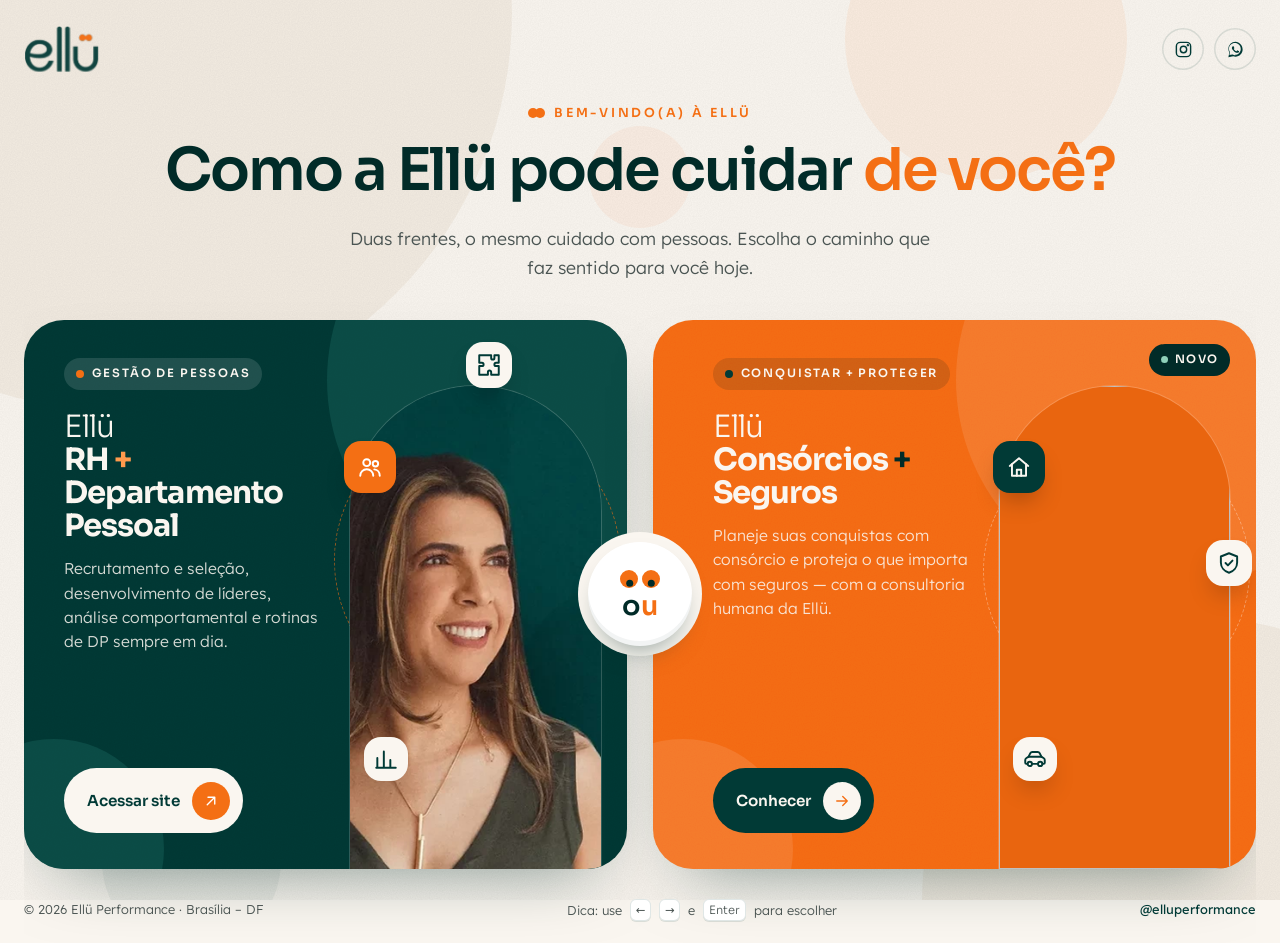
==== commit 713495b7: "Suaviza a expansao dos cards e integra a bolinha "ou" na divisa - Coluna de texto com largura fixa: " ====
--- a/index.html
+++ b/index.html
@@ -43,7 +43,7 @@
 
   <div class="pt-choices">
     <a class="pt-card pt-card--rh" href="https://guleite.github.io/ellu-rh-dp/" data-color="#013A36" data-label="Ellü RH + Departamento Pessoal" data-side="rh">
-      <span class="bub bub--1"></span><span class="bub bub--2"></span>
+      <span class="bub bub--1"></span><span class="bub bub--2"></span><span class="pt-shade" aria-hidden="true"></span>
       <div class="pt-body">
         <span class="pt-tag"><i></i> Gestão de pessoas</span>
         <h2>Ellü <b>RH <span>+</span> Departamento Pessoal</b></h2>
@@ -66,12 +66,14 @@
     </a>
 
     <div class="pt-or" aria-hidden="true">
-      <span class="pt-eyes"><i><b></b></i><i><b></b></i></span>
-      <span class="pt-or__txt">o<span>u</span></span>
+      <div class="pt-or__ball">
+        <span class="pt-eyes"><i><b></b></i><i><b></b></i></span>
+        <span class="pt-or__txt"><span class="o">o</span><span class="u">u</span></span>
+      </div>
     </div>
 
     <a class="pt-card pt-card--cs" href="https://guleite.github.io/ellu-consorcios-seguros/" data-color="#F46F14" data-label="Ellü Consórcios + Seguros" data-side="cs">
-      <span class="bub bub--1"></span><span class="bub bub--2"></span>
+      <span class="bub bub--1"></span><span class="bub bub--2"></span><span class="pt-shade" aria-hidden="true"></span>
       <span class="pt-new">Novo</span>
       <div class="pt-body">
         <span class="pt-tag"><i></i> Conquistar + proteger</span>
--- a/assets/css/portal.css
+++ b/assets/css/portal.css
@@ -47,14 +47,21 @@
 @keyframes ptWord { to { transform: none; } }
 @keyframes ptFade { from { opacity: 0; transform: translateY(14px); } to { opacity: 1; transform: none; } }
 
-/* cards de escolha */
-.pt-choices { display: flex; gap: 26px; position: relative; align-items: stretch; }
+/* cards de escolha
+   O card escolhido se alarga, mas a coluna de texto tem largura fixa (a do card em repouso):
+   o texto nunca quebra de linha no meio da animação, então a altura dos cards não muda —
+   só a foto revela mais (ou menos) de si. */
+.pt-choices {
+  --gap: 26px; --grow: 1.22; --ease-io: cubic-bezier(.65, .05, .36, 1);
+  --rest: calc((min(1240px, 100vw - 48px) - var(--gap)) / 2);
+  display: flex; gap: var(--gap); position: relative; align-items: stretch;
+}
 .pt-card {
   --rx: 0deg; --ry: 0deg; --mx: 50%; --my: 50%;
   position: relative; flex: 1 1 0; min-width: 0; min-height: 470px; border-radius: 40px; overflow: hidden; isolation: isolate;
-  display: grid; grid-template-columns: 1.08fr .92fr; color: var(--cream-50); text-decoration: none;
+  display: grid; grid-template-columns: calc(var(--rest) * .54) minmax(0, 1fr); color: var(--cream-50); text-decoration: none;
   transform: perspective(1400px) rotateX(var(--rx)) rotateY(var(--ry)) translateY(40px); opacity: 0;
-  transition: flex-grow .8s var(--ease), transform .7s var(--ease), box-shadow .6s var(--ease), filter .6s var(--ease);
+  transition: flex-grow .85s var(--ease-io), transform .7s var(--ease), translate .6s var(--ease), box-shadow .6s var(--ease);
   box-shadow: 0 30px 70px -36px rgba(1,43,40,.55); outline: none;
   animation: ptCardIn 1.1s var(--ease) forwards;
 }
@@ -62,16 +69,24 @@
 .pt-card--cs { background: var(--orange); animation-delay: .6s; }
 @keyframes ptCardIn { to { opacity: 1; transform: perspective(1400px) rotateX(var(--rx)) rotateY(var(--ry)); } }
 .pt-card.is-ready { animation: none; opacity: 1; transform: perspective(1400px) rotateX(var(--rx)) rotateY(var(--ry)); }
-.pt-card.is-tilting { transition: flex-grow .8s var(--ease), transform .14s linear, box-shadow .6s var(--ease), filter .6s; }
+.pt-card.is-tilting { transition: flex-grow .85s var(--ease-io), transform .14s linear, translate .6s var(--ease), box-shadow .6s var(--ease); }
 .pt-card::before { content: ""; position: absolute; inset: 0; z-index: -1; background-image: var(--grain); opacity: .12; mix-blend-mode: overlay; pointer-events: none; }
 .pt-card::after {
   content: ""; position: absolute; inset: 0; z-index: 3; pointer-events: none; opacity: 0; transition: opacity .45s;
   background: radial-gradient(360px circle at var(--mx) var(--my), rgba(255,255,255,.16), transparent 70%);
 }
 .pt-card:hover::after, .pt-card:focus-visible::after { opacity: 1; }
-.pt-choices:hover .pt-card:not(:hover) { filter: saturate(.8) brightness(.96); }
+/* o card não escolhido recua com um véu leve (mais barato e suave que filter durante a animação) */
+.pt-shade { position: absolute; inset: 0; z-index: 5; pointer-events: none; background: rgba(250,246,240,.12); opacity: 0; transition: opacity .7s var(--ease); }
+.pt-choices[data-on="rh"] .pt-card--cs .pt-shade, .pt-choices[data-on="cs"] .pt-card--rh .pt-shade { opacity: 1; }
 @media (hover: hover) and (min-width: 821px) {
-  .pt-card:hover, .pt-card:focus-visible { flex-grow: 1.28; box-shadow: 0 46px 90px -40px rgba(1,43,40,.7); }
+  .pt-card:hover, .pt-card:focus-visible { box-shadow: 0 46px 90px -40px rgba(1,43,40,.7); }
+}
+@media (hover: hover) and (min-width: 1081px) {
+  .pt-choices[data-on="rh"] .pt-card--rh, .pt-choices[data-on="cs"] .pt-card--cs { flex-grow: var(--grow); }
+}
+@media (hover: hover) and (min-width: 821px) and (max-width: 1080px) {
+  .pt-card:hover, .pt-card:focus-visible { translate: 0 -8px; }
 }
 .pt-card:focus-visible { box-shadow: 0 0 0 4px var(--cream-50), 0 0 0 7px var(--orange); }
 
@@ -85,7 +100,13 @@
 .pt-card:hover .bub--2 { transform: scale(1.3); }
 
 .pt-body { position: relative; z-index: 2; padding: 38px 22px 36px 40px; display: flex; flex-direction: column; }
-@media (min-width: 1081px) { .pt-card--rh .pt-fl--b { right: auto; left: 42%; top: 4%; } }
+@media (min-width: 1081px) {
+  .pt-card--rh .pt-fl--b { right: auto; left: 42%; top: 4%; }
+  /* o texto de Consórcios começa depois do encaixe da bolinha "ou"
+     (a coluna ganha os mesmos 20px, então as linhas quebram igual a antes) */
+  .pt-card--cs { grid-template-columns: calc(var(--rest) * .54 + 20px) minmax(0, 1fr); }
+  .pt-card--cs .pt-body { padding-left: 60px; }
+}
 .pt-tag {
   align-self: flex-start; display: inline-flex; align-items: center; gap: 8px; font-family: var(--font-display); font-weight: 600; font-size: .72rem;
   letter-spacing: .16em; text-transform: uppercase; padding: .55em 1em; border-radius: 999px; background: rgba(255,255,255,.12);
@@ -159,22 +180,43 @@
 .pt-new::before { content: ""; width: 7px; height: 7px; border-radius: 50%; background: var(--mint); box-shadow: 0 0 0 0 rgba(143,209,186,.7); animation: ptPing 1.8s infinite; }
 @keyframes ptPing { 70% { box-shadow: 0 0 0 9px rgba(143,209,186,0); } 100% { box-shadow: 0 0 0 0 rgba(143,209,186,0); } }
 
-/* "oü" — os pontos do ü viram olhinhos que seguem o cursor */
+/* "ou" — um rostinho que mora na emenda entre os dois cards.
+   - é um item de largura zero no flex: anda junto com a divisa quando um card se alarga
+   - inclina a cabeça e olha para o card escolhido
+   - o "o" é verde (RH) e o "u" é laranja (Consórcios): a letra da frente escolhida cresce */
 .pt-or {
-  position: absolute; z-index: 6; left: 50%; top: 50%; width: 104px; height: 104px; margin: -52px 0 0 -52px; border-radius: 50%;
-  background: var(--cream-50); box-shadow: 0 18px 40px -16px rgba(1,43,40,.45), 0 0 0 8px rgba(250,246,240,.55);
-  display: flex; flex-direction: column; align-items: center; justify-content: center; pointer-events: none;
-  transition: left .8s var(--ease), transform .6s var(--spring); opacity: 0; animation: ptPop .9s 1.05s var(--spring) forwards;
-}
-@keyframes ptPop { from { opacity: 0; transform: scale(.3); } to { opacity: 1; transform: none; } }
-.pt-eyes { display: flex; gap: 0; margin: 0 0 2px 22px; }
-.pt-eyes i { width: 19px; height: 19px; border-radius: 50%; background: var(--orange); position: relative; display: block; animation: ptBlink 6s infinite; transform-origin: center; }
-.pt-eyes i + i { margin-left: -4px; }
+  position: relative; z-index: 6; flex: 0 0 0; width: 0; margin: 0 calc(var(--gap) / -2); align-self: center; pointer-events: none;
+  --lean: 0deg;
+}
+.pt-choices[data-on="rh"] .pt-or { --lean: -11deg; }
+.pt-choices[data-on="cs"] .pt-or { --lean: 11deg; }
+/* encaixe na cor da página: continua o vão entre os cards, então a bolinha parece encaixada na divisa */
+.pt-or::before {
+  content: ""; position: absolute; left: 0; top: 0; width: 124px; height: 124px; margin: -62px 0 0 -62px; border-radius: 50%;
+  background: var(--cream-50); opacity: 0; animation: ptPop .9s 1s var(--spring) forwards;
+}
+.pt-or__ball {
+  position: absolute; left: 0; top: 0; width: 104px; height: 104px; margin: -52px 0 0 -52px; border-radius: 50%;
+  background: #fff; box-shadow: 0 14px 28px -14px rgba(1,43,40,.55), inset 0 -5px 0 rgba(1,43,40,.05);
+  display: flex; flex-direction: column; align-items: center; justify-content: center; gap: 5px; padding-top: 2px;
+  opacity: 0; rotate: var(--lean);
+  transition: rotate .9s var(--spring), box-shadow .6s var(--ease);
+  animation: ptPop .9s 1.05s var(--spring) forwards, ptFloat 5.5s 2s ease-in-out infinite;
+}
+.pt-choices[data-on] .pt-or__ball { box-shadow: 0 18px 32px -14px rgba(1,43,40,.6), inset 0 -5px 0 rgba(1,43,40,.05); }
+@keyframes ptPop { from { opacity: 0; scale: .3; } to { opacity: 1; scale: 1; } }
+@keyframes ptFloat { 0%, 100% { translate: 0 0; } 50% { translate: 0 -5px; } }
+.pt-eyes { display: flex; gap: 4px; }
+.pt-eyes i { width: 18px; height: 18px; border-radius: 50%; background: var(--orange); position: relative; display: block; animation: ptBlink 6s infinite; transform-origin: center; }
 .pt-eyes i:nth-child(2) { animation-delay: .04s; }
 .pt-eyes b { position: absolute; left: 50%; top: 50%; width: 7px; height: 7px; margin: -3.5px 0 0 -3.5px; border-radius: 50%; background: var(--green-900); transition: transform .18s ease-out; }
 @keyframes ptBlink { 0%, 46%, 50%, 100% { transform: scaleY(1); } 48% { transform: scaleY(.1); } }
-.pt-or__txt { font-family: var(--font-display); font-weight: 600; font-size: 1.7rem; letter-spacing: -.02em; color: var(--green-900); line-height: 1; }
-.pt-or__txt span { color: var(--orange); }
+.pt-or__txt { display: flex; font-family: var(--font-display); font-weight: 600; font-size: 1.7rem; letter-spacing: .01em; line-height: 1; }
+.pt-or__txt span { display: block; transform-origin: 50% 85%; transition: scale .55s var(--spring), opacity .45s var(--ease); }
+.pt-or__txt .o { color: var(--green-900); }
+.pt-or__txt .u { color: var(--orange); }
+.pt-choices[data-on="rh"] .pt-or__txt .o, .pt-choices[data-on="cs"] .pt-or__txt .u { scale: 1.2; }
+.pt-choices[data-on="rh"] .pt-or__txt .u, .pt-choices[data-on="cs"] .pt-or__txt .o { opacity: .3; }
 
 /* rodapé */
 .pt-foot {
@@ -209,6 +251,11 @@
   .pt-fl--c { left: 18px; bottom: auto; top: 180px; }
   .pt-body { padding: 26px 32px 32px; }
 }
+@media (min-width: 821px) and (max-width: 1080px) {
+  /* cards lado a lado com foto em cima: o texto abre espaço para o encaixe da bolinha */
+  .pt-card--rh .pt-body { padding-right: 56px; }
+  .pt-card--cs .pt-body { padding-left: 56px; }
+}
 @media (max-width: 820px) {
   .pt-head { padding-top: 18px; width: calc(100% - 32px); }
   .pt-logo { height: 38px; }
@@ -216,7 +263,7 @@
   .pt-intro { margin-bottom: 26px; }
   .pt-intro h1 { font-size: 2.15rem; }
   .pt-intro p { font-size: .98rem; }
-  .pt-choices { flex-direction: column; gap: 22px; }
+  .pt-choices { flex-direction: column; --gap: 22px; }
   .pt-card { border-radius: 30px; flex: none; }
   .pt-media { height: 190px; min-height: 190px; }
   .pt-arch { left: 24px; width: 156px; top: 24px; }
@@ -225,10 +272,12 @@
   .pt-fl--c { left: 200px; top: 128px; }
   .pt-body { padding: 22px 24px 26px; }
   .pt-body h2 { margin-top: 14px; }
-  .pt-or { position: relative; left: auto; top: auto; flex: none; width: 82px; height: 82px; margin: -52px auto; }
+  .pt-or { width: auto; height: 0; align-self: stretch; margin: calc(var(--gap) / -2) 0; }
+  .pt-or::before { left: 50%; width: 98px; height: 98px; margin: -49px 0 0 -49px; }
+  .pt-or__ball { left: 50%; width: 82px; height: 82px; margin: -41px 0 0 -41px; gap: 4px; }
   .pt-card--rh .pt-body { padding-bottom: 50px; }
   .pt-or__txt { font-size: 1.35rem; }
-  .pt-eyes { margin-left: 17px; }
+  .pt-eyes { gap: 3px; }
   .pt-eyes i { width: 15px; height: 15px; }
   .pt-eyes b { width: 6px; height: 6px; margin: -3px 0 0 -3px; }
   .pt-new { right: 18px; top: 18px; }
@@ -236,6 +285,7 @@
   .pt-hint { display: none; }
 }
 @media (prefers-reduced-motion: reduce) {
-  .pt-card, .pt-or, .pt-logo, .pt-head nav, .pt-intro .eyebrow, .pt-intro p, .pt-foot { opacity: 1; transform: none; }
+  .pt-card, .pt-logo, .pt-head nav, .pt-intro .eyebrow, .pt-intro p, .pt-foot { opacity: 1; transform: none; }
+  .pt-or__ball, .pt-or::before { opacity: 1; animation: none; transition: none; }
   .pt-intro h1 .w > span { transform: none; }
 }
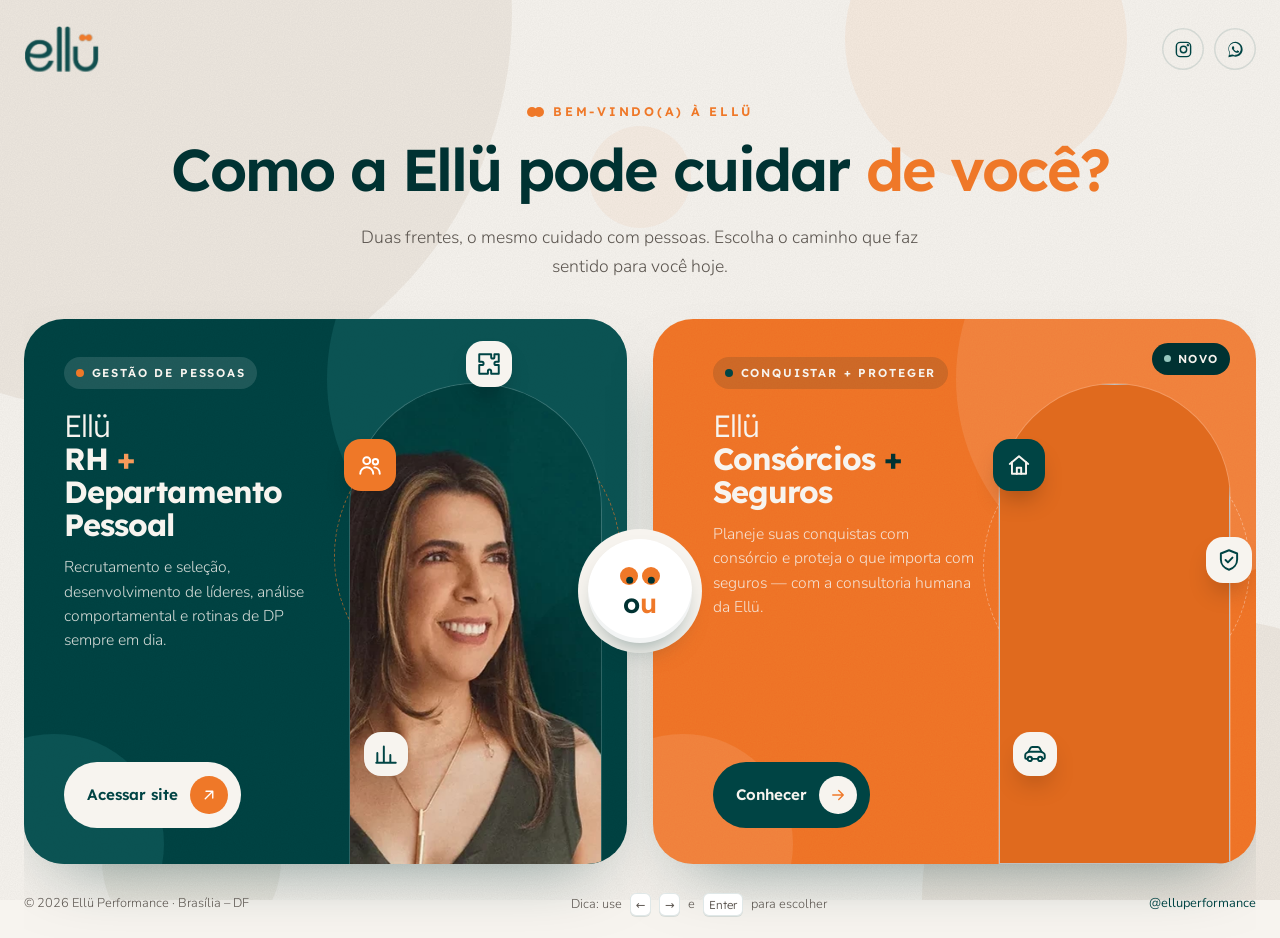
==== commit a6025826: "Aplica a identidade visual do Manual da Marca Ellu - Paleta oficial: Pinho #004444, Laranja Tijolo #" ====
--- a/index.html
+++ b/index.html
@@ -6,11 +6,11 @@
   <title>Ellü — Escolha seu caminho</title>
   <meta name="description" content="Ellü: RH + Departamento Pessoal ou Consórcios + Seguros. Escolha como a Ellü pode cuidar de você e da sua empresa.">
   <meta name="robots" content="noindex, nofollow">
-  <meta name="theme-color" content="#FAF6F0">
+  <meta name="theme-color" content="#F7F4EF">
   <link rel="icon" href="assets/img/logo-green.png">
   <link rel="preconnect" href="https://fonts.googleapis.com">
   <link rel="preconnect" href="https://fonts.gstatic.com" crossorigin>
-  <link href="https://fonts.googleapis.com/css2?family=Lexend:wght@300;400;500&family=Sora:wght@300;400;600;700&display=swap" rel="stylesheet">
+  <link href="https://fonts.googleapis.com/css2?family=Lexend:wght@300;400;500;600;700&family=Nunito:wght@400;500;600;700;800&display=swap" rel="stylesheet">
   <link rel="preload" as="image" href="https://images.unsplash.com/photo-1770871821382-60ea99b0a941?auto=format&fit=crop&w=700&q=72">
   <link rel="stylesheet" href="assets/css/style.css">
   <link rel="stylesheet" href="assets/css/portal.css">
@@ -42,7 +42,7 @@
   </div>
 
   <div class="pt-choices">
-    <a class="pt-card pt-card--rh" href="https://guleite.github.io/ellu-rh-dp/" data-color="#013A36" data-label="Ellü RH + Departamento Pessoal" data-side="rh">
+    <a class="pt-card pt-card--rh" href="https://guleite.github.io/ellu-rh-dp/" data-color="#004444" data-label="Ellü RH + Departamento Pessoal" data-side="rh">
       <span class="bub bub--1"></span><span class="bub bub--2"></span><span class="pt-shade" aria-hidden="true"></span>
       <div class="pt-body">
         <span class="pt-tag"><i></i> Gestão de pessoas</span>
@@ -72,7 +72,7 @@
       </div>
     </div>
 
-    <a class="pt-card pt-card--cs" href="https://guleite.github.io/ellu-consorcios-seguros/" data-color="#F46F14" data-label="Ellü Consórcios + Seguros" data-side="cs">
+    <a class="pt-card pt-card--cs" href="https://guleite.github.io/ellu-consorcios-seguros/" data-color="#EF7828" data-label="Ellü Consórcios + Seguros" data-side="cs">
       <span class="bub bub--1"></span><span class="bub bub--2"></span><span class="pt-shade" aria-hidden="true"></span>
       <span class="pt-new">Novo</span>
       <div class="pt-body">
--- a/assets/css/style.css
+++ b/assets/css/style.css
@@ -7,34 +7,38 @@
    ========================================================= */
 
 :root {
-  --green-950: #00221F;
-  --green-900: #012B28;
-  --green-800: #013A36;
-  --green-700: #0A4A44;
-  --green-600: #145C54;
-  --orange: #F46F14;
-  --orange-600: #DE5E07;
-  --orange-300: #FF9A4D;
-  --orange-50: #FFF3EA;
-  --cream: #E6D9C8;
-  --cream-100: #F3ECE2;
-  --cream-50: #FAF6F0;
-  --mint: #8FD1BA;
-  --teal: #1E8A6B;
-  --teal-50: #E8F4EF;
+  /* Paleta oficial — Manual da Marca Ellü (Pinho, Laranja Tijolo, Concreto, Craft, Grafite).
+     Os tons abaixo (green-*, orange-*, cream-*, ink) derivam destas cinco cores. */
+  --pinho: #004444; --tijolo: #EF7828; --concreto: #D8CDBF; --craft: #816E52; --grafite: #2B2826;
+
+  --green-950: #002424;
+  --green-900: #003232;
+  --green-800: #004444;
+  --green-700: #0B5252;
+  --green-600: #156161;
+  --orange: #EF7828;
+  --orange-600: #D9621A;
+  --orange-300: #F79A5A;
+  --orange-50: #FDF1E7;
+  --cream: #D8CDBF;
+  --cream-100: #EEE8E0;
+  --cream-50: #F7F4EF;
+  --mint: #96C7BE;
+  --teal: #1F7A72;
+  --teal-50: #E5F0EE;
   --sun: #F2A93B;
-  --ink: #1D2321;
-  --ink-soft: #4A5452;
-  --line: rgba(1, 58, 54, .12);
-  --line-dark: rgba(230, 217, 200, .16);
-
-  --font-display: "Sora", system-ui, sans-serif;
-  --font-body: "Lexend", system-ui, sans-serif;
+  --ink: #2B2826;
+  --ink-soft: #5C5650;
+  --line: rgba(0,68,68, .12);
+  --line-dark: rgba(216,205,191, .16);
+
+  --font-display: "Lexend", system-ui, sans-serif; /* Ethos Nova (secundária do manual) */
+  --font-body: "Nunito", system-ui, sans-serif; /* Black (principal do manual) */
 
   --radius: 22px;
   --radius-lg: 34px;
-  --shadow: 0 24px 60px -24px rgba(1, 43, 40, .35);
-  --shadow-soft: 0 10px 30px -12px rgba(1, 43, 40, .18);
+  --shadow: 0 24px 60px -24px rgba(0,50,50, .35);
+  --shadow-soft: 0 10px 30px -12px rgba(0,50,50, .18);
   --ease: cubic-bezier(.22, 1, .36, 1);
   --spring: cubic-bezier(.34, 1.56, .64, 1);
   --container: 1200px;
@@ -99,7 +103,7 @@
 .hl-box--orange { background: var(--orange); color: #fff; }
 h1:has(.hl-box), h2:has(.hl-box) { line-height: 1.38; }
 .lead { font-size: 1.15rem; color: var(--ink-soft); }
-.on-dark .lead { color: rgba(243, 236, 226, .8); }
+.on-dark .lead { color: rgba(238,232,224, .8); }
 .muted { color: var(--ink-soft); }
 .tiny { font-size: .8rem; }
 
@@ -113,7 +117,7 @@
 }
 .btn svg { width: 1.15em; height: 1.15em; transition: transform .35s var(--ease); }
 .btn:hover svg.arr, .btn:hover .arr svg { transform: translateX(3px); }
-.btn--orange { background: var(--orange); color: #fff; box-shadow: 0 14px 30px -12px rgba(244, 111, 20, .7); }
+.btn--orange { background: var(--orange); color: #fff; box-shadow: 0 14px 30px -12px rgba(239,120,40, .7); }
 .btn--orange:hover { background: var(--orange-600); transform: translateY(-2px); }
 .btn--green { background: var(--green-800); color: var(--cream-50); }
 .btn--green:hover { background: var(--green-700); transform: translateY(-2px); }
@@ -136,14 +140,14 @@
 
 /* ---------- Header ---------- */
 .site-header { position: fixed; inset: 0 0 auto; z-index: 50; transition: background .4s var(--ease), box-shadow .4s, padding .4s var(--ease); padding: 20px 0; }
-.site-header.is-solid { background: rgba(1, 43, 40, .95); backdrop-filter: blur(14px); -webkit-backdrop-filter: blur(14px); padding: 10px 0; box-shadow: 0 10px 30px -18px rgba(0,0,0,.5); }
+.site-header.is-solid { background: rgba(0,50,50, .95); backdrop-filter: blur(14px); -webkit-backdrop-filter: blur(14px); padding: 10px 0; box-shadow: 0 10px 30px -18px rgba(0,0,0,.5); }
 .site-header > .container { display: flex; align-items: center; justify-content: space-between; gap: 20px; }
 .brand { display: inline-flex; align-items: center; gap: 12px; color: var(--cream); position: relative; z-index: 2; }
 .brand img { height: 38px; width: auto; transition: height .4s var(--ease); }
 .site-header.is-solid .brand img { height: 32px; }
 .brand__sub {
   font-family: var(--font-display); font-size: .62rem; font-weight: 600; letter-spacing: .2em; text-transform: uppercase; line-height: 1.35;
-  padding-left: 12px; border-left: 1px solid rgba(230,217,200,.35); color: var(--cream);
+  padding-left: 12px; border-left: 1px solid rgba(216,205,191,.35); color: var(--cream);
 }
 .brand__sub b { color: var(--orange-300); font-weight: 700; }
 
@@ -164,9 +168,9 @@
 /* Switch entre as duas frentes da Ellü */
 .front-switch {
   display: inline-flex; align-items: center; padding: 4px; border-radius: 999px; background: rgba(255,255,255,.07);
-  box-shadow: inset 0 0 0 1px rgba(230,217,200,.18); font-family: var(--font-display); font-size: .72rem; font-weight: 600; letter-spacing: .02em;
-}
-.front-switch a { padding: .55em .95em; border-radius: 999px; color: rgba(243,236,226,.7); transition: color .25s, background .25s; display: inline-flex; align-items: center; gap: 5px; white-space: nowrap; }
+  box-shadow: inset 0 0 0 1px rgba(216,205,191,.18); font-family: var(--font-display); font-size: .72rem; font-weight: 600; letter-spacing: .02em;
+}
+.front-switch a { padding: .55em .95em; border-radius: 999px; color: rgba(238,232,224,.7); transition: color .25s, background .25s; display: inline-flex; align-items: center; gap: 5px; white-space: nowrap; }
 .front-switch a:hover { color: var(--cream-50); }
 .front-switch a.is-on { background: var(--cream-50); color: var(--green-800); }
 .front-switch svg { width: 12px; height: 12px; }
@@ -210,11 +214,11 @@
 .hero { position: relative; background: var(--green-800); color: var(--cream-50); padding: 140px 0 0; overflow: hidden; }
 .hero::before {
   content: ""; position: absolute; width: 820px; height: 820px; border-radius: 50%; right: -200px; top: -200px;
-  background: radial-gradient(circle, rgba(20,92,84,.9), rgba(20,92,84,0) 68%);
+  background: radial-gradient(circle, rgba(21,97,97,.9), rgba(21,97,97,0) 68%);
 }
 .hero::after {
   content: ""; position: absolute; width: 520px; height: 520px; border-radius: 50%; left: -260px; bottom: -120px;
-  background: radial-gradient(circle, rgba(244,111,20,.22), rgba(244,111,20,0) 66%);
+  background: radial-gradient(circle, rgba(239,120,40,.22), rgba(239,120,40,0) 66%);
 }
 .hero > .container { position: relative; z-index: 1; display: grid; grid-template-columns: 1.08fr .92fr; gap: 40px; align-items: end; }
 .hero h1 { font-size: clamp(2.3rem, 4.3vw, 3.85rem); letter-spacing: -.035em; line-height: 1.05; margin-bottom: .5em; }
@@ -222,20 +226,20 @@
 .hero h1 .thin { font-weight: 300; }
 .hero-copy { padding-bottom: 150px; }
 .hero-copy .lead { max-width: 31em; margin-bottom: 2em; }
-.hero-proof { display: flex; flex-wrap: wrap; gap: 10px 22px; margin-top: 34px; font-size: .88rem; color: rgba(243,236,226,.75); }
+.hero-proof { display: flex; flex-wrap: wrap; gap: 10px 22px; margin-top: 34px; font-size: .88rem; color: rgba(238,232,224,.75); }
 .hero-proof span { display: inline-flex; align-items: center; gap: 8px; }
 .hero-proof svg { width: 18px; height: 18px; color: var(--mint); }
 
 .hero-visual { position: relative; justify-self: center; width: min(500px, 100%); height: 100%; min-height: 560px; }
 .arch { position: relative; border-radius: 999px 999px 0 0; overflow: hidden; background: var(--green-700); }
 .arch img { width: 100%; height: 100%; object-fit: cover; }
-.hero-visual .arch--main { position: absolute; right: 0; bottom: 0; width: 82%; aspect-ratio: 400 / 540; box-shadow: 0 0 0 1px rgba(230,217,200,.22); }
+.hero-visual .arch--main { position: absolute; right: 0; bottom: 0; width: 82%; aspect-ratio: 400 / 540; box-shadow: 0 0 0 1px rgba(216,205,191,.22); }
 .hero-visual .arch--small {
   position: absolute; left: 0; bottom: 120px; width: 38%; aspect-ratio: 3 / 4; border-radius: 999px; z-index: 2;
   border: 6px solid var(--green-800); box-shadow: var(--shadow);
 }
 .hero-visual .ring {
-  position: absolute; right: -30px; bottom: 210px; width: 92%; aspect-ratio: 1; border: 1.5px dashed rgba(244,111,20,.55); border-radius: 50%;
+  position: absolute; right: -30px; bottom: 210px; width: 92%; aspect-ratio: 1; border: 1.5px dashed rgba(239,120,40,.55); border-radius: 50%;
   pointer-events: none; animation: spin 50s linear infinite;
 }
 @keyframes spin { to { transform: rotate(360deg); } }
@@ -259,7 +263,7 @@
 /* ---------- Quick choice (sob o hero) ---------- */
 .quick { position: relative; z-index: 5; margin-top: -120px; }
 .quick__card {
-  background: #fff; border-radius: 30px; box-shadow: 0 30px 80px -30px rgba(1,43,40,.45); padding: 26px 28px 28px;
+  background: #fff; border-radius: 30px; box-shadow: 0 30px 80px -30px rgba(0,50,50,.45); padding: 26px 28px 28px;
   display: grid; grid-template-columns: 280px 1fr; gap: 28px; align-items: center;
 }
 .quick__title { font-family: var(--font-display); font-weight: 600; font-size: 1.35rem; color: var(--green-900); line-height: 1.2; margin-bottom: 14px; }
@@ -314,7 +318,7 @@
 .sec-head.center { margin-inline: auto; text-align: center; }
 .sec-head h2 { font-size: clamp(2rem, 3.8vw, 3.1rem); }
 .sec-head p { font-size: 1.12rem; color: var(--ink-soft); }
-.on-dark .sec-head p { color: rgba(243,236,226,.75); }
+.on-dark .sec-head p { color: rgba(238,232,224,.75); }
 .sec-head--row { display: flex; justify-content: space-between; align-items: end; gap: 30px; max-width: none; flex-wrap: wrap; }
 .sec-head--row > div { max-width: 660px; }
 .bubbles span { position: absolute; border-radius: 50%; background: rgba(255,255,255,.09); pointer-events: none; }
@@ -336,8 +340,8 @@
 .duo-card__bg { position: absolute; inset: 0; z-index: -2; opacity: .2; transition: opacity .6s var(--ease), transform 1.2s var(--ease); }
 .duo-card__bg img { width: 100%; height: 100%; object-fit: cover; }
 .duo-card::before { content: ""; position: absolute; inset: 0; z-index: -1; }
-.duo-card--c::before { background: linear-gradient(160deg, rgba(244,111,20,.94) 35%, rgba(222,94,7,.72)); }
-.duo-card--s::before { background: linear-gradient(160deg, rgba(1,58,54,.95) 35%, rgba(1,43,40,.75)); }
+.duo-card--c::before { background: linear-gradient(160deg, rgba(239,120,40,.94) 35%, rgba(217,98,26,.72)); }
+.duo-card--s::before { background: linear-gradient(160deg, rgba(0,68,68,.95) 35%, rgba(0,50,50,.75)); }
 .duo-card:hover .duo-card__bg { opacity: .42; transform: scale(1.05); }
 .duo-card .kick { font-family: var(--font-display); font-size: .78rem; letter-spacing: .22em; text-transform: uppercase; font-weight: 600; opacity: .85; }
 .duo-card h3 { font-size: clamp(2rem, 3.4vw, 2.9rem); margin: 10px 0 14px; letter-spacing: -.03em; }
@@ -369,24 +373,24 @@
 .mod.is-tilting { transition: transform .12s linear, box-shadow .5s; }
 .mod__img { position: absolute; inset: 0; z-index: -2; }
 .mod__img img { width: 100%; height: 100%; object-fit: cover; transition: transform 1s var(--ease); }
-.mod::before { content: ""; position: absolute; inset: 0; z-index: -1; background: linear-gradient(180deg, rgba(1,43,40,.05) 20%, rgba(1,43,40,.92) 72%); transition: background .5s; }
+.mod::before { content: ""; position: absolute; inset: 0; z-index: -1; background: linear-gradient(180deg, rgba(0,50,50,.05) 20%, rgba(0,50,50,.92) 72%); transition: background .5s; }
 .mod::after {
   content: ""; position: absolute; inset: 0; pointer-events: none; opacity: 0; transition: opacity .4s;
-  background: radial-gradient(280px circle at var(--mx) var(--my), rgba(255,154,77,.28), transparent 70%);
+  background: radial-gradient(280px circle at var(--mx) var(--my), rgba(247,154,90,.28), transparent 70%);
 }
 .mod:hover { box-shadow: var(--shadow); }
 .mod:hover::after { opacity: 1; }
 .mod:hover .mod__img img { transform: scale(1.07); }
 .mod .tag {
   align-self: flex-start; display: inline-flex; align-items: center; gap: 8px; padding: .45em .9em .45em .5em; border-radius: 999px;
-  background: rgba(250,246,240,.92); color: var(--green-900); font-family: var(--font-display); font-weight: 600; font-size: .74rem; letter-spacing: .04em;
+  background: rgba(247,244,239,.92); color: var(--green-900); font-family: var(--font-display); font-weight: 600; font-size: .74rem; letter-spacing: .04em;
 }
 .mod .tag i { width: 26px; height: 26px; border-radius: 50%; background: var(--orange); color: #fff; display: grid; place-items: center; }
 .mod .tag i svg { width: 15px; height: 15px; }
 .mod--seg .tag i { background: var(--teal); }
 .mod__body { margin-top: auto; }
 .mod h3 { font-size: 1.55rem; margin-bottom: .3em; }
-.mod p { font-size: .93rem; color: rgba(243,236,226,.82); margin-bottom: 0; max-height: 0; opacity: 0; overflow: hidden; transition: max-height .6s var(--ease), opacity .5s, margin .5s; }
+.mod p { font-size: .93rem; color: rgba(238,232,224,.82); margin-bottom: 0; max-height: 0; opacity: 0; overflow: hidden; transition: max-height .6s var(--ease), opacity .5s, margin .5s; }
 .mod:hover p, .mod:focus-visible p { max-height: 7em; opacity: 1; margin-bottom: 16px; }
 .mod .more { display: inline-flex; align-items: center; gap: 8px; font-family: var(--font-display); font-weight: 600; font-size: .9rem; color: var(--orange-300); transition: gap .35s var(--ease); margin-top: 10px; }
 .mod--seg .more { color: var(--mint); }
@@ -405,7 +409,7 @@
 .icard.is-tilting { transition: transform .12s linear, background .45s, box-shadow .45s; }
 .icard > * { position: relative; z-index: 1; }
 .icard::before { content: ""; position: absolute; width: 160px; height: 160px; border-radius: 50%; right: -70px; top: -70px; background: var(--teal); opacity: .07; transition: transform .7s var(--ease), opacity .45s; }
-.icard::after { content: ""; position: absolute; inset: 0; pointer-events: none; opacity: 0; transition: opacity .4s; background: radial-gradient(240px circle at var(--mx) var(--my), rgba(143,209,186,.28), transparent 70%); }
+.icard::after { content: ""; position: absolute; inset: 0; pointer-events: none; opacity: 0; transition: opacity .4s; background: radial-gradient(240px circle at var(--mx) var(--my), rgba(150,199,190,.28), transparent 70%); }
 .icard:hover { --lift: -8px; background: var(--green-800); box-shadow: var(--shadow); }
 .icard:hover::before { transform: scale(1.9); opacity: .18; }
 .icard:hover::after { opacity: 1; }
@@ -415,12 +419,12 @@
 .icard h3 { font-size: 1.2rem; color: var(--green-900); transition: color .45s; margin-bottom: .4em; }
 .icard p { font-size: .93rem; color: var(--ink-soft); transition: color .45s; flex: 1; }
 .icard:hover h3 { color: var(--cream-50); }
-.icard:hover p { color: rgba(243,236,226,.78); }
+.icard:hover p { color: rgba(238,232,224,.78); }
 .icard .link-arrow { transition: color .45s, gap .35s var(--ease); }
 .icard:hover .link-arrow { color: var(--mint); }
 .icard .chip-pop {
   position: absolute; top: 18px; right: 16px; z-index: 2; background: var(--orange); color: #fff; font-family: var(--font-display); font-weight: 600; font-size: .72rem;
-  padding: .45em .85em; border-radius: 999px; white-space: nowrap; box-shadow: 0 8px 18px -8px rgba(244,111,20,.8);
+  padding: .45em .85em; border-radius: 999px; white-space: nowrap; box-shadow: 0 8px 18px -8px rgba(239,120,40,.8);
   opacity: 0; transform: translateY(-10px) scale(.4) rotate(-14deg); transition: transform .55s var(--spring), opacity .3s;
 }
 .icard:is(:hover, .is-play) .chip-pop { opacity: 1; transform: rotate(4deg); transition-delay: .08s; }
@@ -439,7 +443,7 @@
 .feat p { font-size: .92rem; color: var(--ink-soft); margin: 0; }
 .on-dark .feat { background: rgba(255,255,255,.05); box-shadow: inset 0 0 0 1px var(--line-dark); }
 .on-dark .feat h3 { color: var(--cream-50); }
-.on-dark .feat p { color: rgba(243,236,226,.72); }
+.on-dark .feat p { color: rgba(238,232,224,.72); }
 
 /* Pessoas (diferencial Ellü) */
 .people { display: grid; grid-template-columns: .85fr 1.15fr; gap: 80px; align-items: center; }
@@ -470,7 +474,7 @@
 
 /* ---------- Steps ---------- */
 .steps { display: grid; grid-template-columns: repeat(4, 1fr); gap: 24px; position: relative; }
-.steps::before { content: ""; position: absolute; left: 6%; right: 6%; top: 34px; height: 2px; background: repeating-linear-gradient(90deg, rgba(230,217,200,.35) 0 8px, transparent 8px 16px); }
+.steps::before { content: ""; position: absolute; left: 6%; right: 6%; top: 34px; height: 2px; background: repeating-linear-gradient(90deg, rgba(216,205,191,.35) 0 8px, transparent 8px 16px); }
 .step { position: relative; }
 .step .n {
   width: 68px; height: 68px; border-radius: 50%; background: var(--green-900); border: 2px solid var(--orange);
@@ -479,8 +483,8 @@
 }
 .step:hover .n { background: var(--orange); color: #fff; transform: scale(1.08); }
 .step h3 { font-size: 1.22rem; }
-.step p { color: rgba(243,236,226,.72); font-size: .95rem; }
-.sec--cream .steps::before, .steps--light::before { background: repeating-linear-gradient(90deg, rgba(1,58,54,.25) 0 8px, transparent 8px 16px); }
+.step p { color: rgba(238,232,224,.72); font-size: .95rem; }
+.sec--cream .steps::before, .steps--light::before { background: repeating-linear-gradient(90deg, rgba(0,68,68,.25) 0 8px, transparent 8px 16px); }
 .steps--light .n { background: var(--cream-50); }
 .steps--light p { color: var(--ink-soft); }
 .steps--light h3 { color: var(--green-900); }
@@ -498,14 +502,14 @@
 /* ---------- CTA band ---------- */
 .cta-band { text-align: center; }
 .cta-band h2 { font-size: clamp(2.1rem, 4.4vw, 3.8rem); max-width: 15em; margin-inline: auto; color: var(--green-950); }
-.cta-band p { font-size: 1.15rem; max-width: 36em; margin: 0 auto 2.2em; color: rgba(0,34,31,.8); }
+.cta-band p { font-size: 1.15rem; max-width: 36em; margin: 0 auto 2.2em; color: rgba(0,36,36,.8); }
 .cta-band .btn-row { justify-content: center; }
 .sec--orange .dots::before, .sec--orange .dots::after { background: var(--green-800); }
 .sec--orange .eyebrow { color: var(--green-900); }
 .sec--orange .plus-mark::before, .sec--orange .plus-mark::after { background: var(--green-800); }
 
 /* ---------- Footer ---------- */
-.site-footer { background: var(--green-950); color: rgba(243,236,226,.7); padding: 80px 0 34px; font-size: .92rem; }
+.site-footer { background: var(--green-950); color: rgba(238,232,224,.7); padding: 80px 0 34px; font-size: .92rem; }
 .footer-grid { display: grid; grid-template-columns: 1.4fr 1fr 1fr 1fr; gap: 40px; }
 .site-footer h4 { color: var(--cream); font-size: .82rem; letter-spacing: .16em; text-transform: uppercase; margin-bottom: 18px; }
 .site-footer ul { list-style: none; margin: 0; padding: 0; display: grid; gap: 8px; }
@@ -521,9 +525,9 @@
 .footer-other small { display: block; font-size: .76rem; }
 .footer-other b { font-family: var(--font-display); color: var(--cream); font-size: .9rem; }
 .footer-other svg { width: 18px; height: 18px; margin-left: auto; color: var(--orange-300); }
-.footer-bottom { margin-top: 60px; padding-top: 26px; border-top: 1px solid rgba(230,217,200,.12); display: flex; justify-content: space-between; gap: 20px; flex-wrap: wrap; font-size: .8rem; }
+.footer-bottom { margin-top: 60px; padding-top: 26px; border-top: 1px solid rgba(216,205,191,.12); display: flex; justify-content: space-between; gap: 20px; flex-wrap: wrap; font-size: .8rem; }
 .socials { display: flex; gap: 10px; margin-top: 20px; }
-.socials a { width: 42px; height: 42px; border-radius: 50%; border: 1px solid rgba(230,217,200,.25); display: grid; place-items: center; transition: background .3s, border-color .3s; }
+.socials a { width: 42px; height: 42px; border-radius: 50%; border: 1px solid rgba(216,205,191,.25); display: grid; place-items: center; transition: background .3s, border-color .3s; }
 .socials a:hover { background: var(--orange); border-color: var(--orange); color: #fff; }
 .socials svg { width: 18px; height: 18px; }
 
@@ -531,7 +535,7 @@
 .page-hero { background: var(--green-800); color: var(--cream-50); padding: 160px 0 0; position: relative; overflow: hidden; }
 .page-hero::before {
   content: ""; position: absolute; width: 640px; height: 640px; border-radius: 50%; left: -220px; top: -260px;
-  background: radial-gradient(circle, rgba(244,111,20,.26), rgba(244,111,20,0) 65%);
+  background: radial-gradient(circle, rgba(239,120,40,.26), rgba(239,120,40,0) 65%);
 }
 .page-hero > .container { position: relative; z-index: 1; }
 .page-hero h1 { font-size: clamp(2.3rem, 4.8vw, 4rem); max-width: 13em; letter-spacing: -.03em; }
@@ -541,11 +545,11 @@
 .page-hero--split .ph-copy { padding-bottom: 40px; }
 .page-hero--split .wave { margin-top: -3vw; position: relative; z-index: 2; }
 .ph-visual { position: relative; justify-self: end; width: min(440px, 100%); }
-.ph-visual .arch { aspect-ratio: 440 / 520; box-shadow: 0 0 0 1px rgba(230,217,200,.22); }
+.ph-visual .arch { aspect-ratio: 440 / 520; box-shadow: 0 0 0 1px rgba(216,205,191,.22); }
 .ph-visual .float-card { left: -50px; bottom: 90px; }
-.ph-visual .ring { position: absolute; inset: -24px -24px auto; aspect-ratio: 1; border: 1.5px dashed rgba(244,111,20,.5); border-radius: 50%; animation: spin 50s linear infinite; pointer-events: none; }
-.page-hero--seg::before { background: radial-gradient(circle, rgba(143,209,186,.22), rgba(143,209,186,0) 65%); }
-.crumbs { display: flex; flex-wrap: wrap; gap: 8px; align-items: center; font-size: .82rem; color: rgba(243,236,226,.65); margin-bottom: 26px; }
+.ph-visual .ring { position: absolute; inset: -24px -24px auto; aspect-ratio: 1; border: 1.5px dashed rgba(239,120,40,.5); border-radius: 50%; animation: spin 50s linear infinite; pointer-events: none; }
+.page-hero--seg::before { background: radial-gradient(circle, rgba(150,199,190,.22), rgba(150,199,190,0) 65%); }
+.crumbs { display: flex; flex-wrap: wrap; gap: 8px; align-items: center; font-size: .82rem; color: rgba(238,232,224,.65); margin-bottom: 26px; }
 .crumbs a:hover { color: var(--orange-300); }
 .crumbs span[aria-hidden] { opacity: .5; }
 
@@ -579,20 +583,20 @@
 
 /* ---------- O que é consórcio: roda do grupo ---------- */
 .group-wheel { position: relative; width: min(440px, 100%); aspect-ratio: 1; margin: 0 auto; }
-.group-wheel .orbit { position: absolute; inset: 8%; border-radius: 50%; border: 1.5px dashed rgba(1,58,54,.22); }
+.group-wheel .orbit { position: absolute; inset: 8%; border-radius: 50%; border: 1.5px dashed rgba(0,68,68,.22); }
 .group-wheel .core {
   position: absolute; inset: 31%; border-radius: 50%; background: var(--green-800); color: var(--cream-50);
   display: grid; place-items: center; text-align: center; font-family: var(--font-display); padding: 10px; box-shadow: var(--shadow);
 }
 .group-wheel .core b { display: block; font-size: 1.05rem; line-height: 1.15; }
-.group-wheel .core small { display: block; font-size: .72rem; color: rgba(243,236,226,.7); margin-top: 4px; font-weight: 400; }
+.group-wheel .core small { display: block; font-size: .72rem; color: rgba(238,232,224,.7); margin-top: 4px; font-weight: 400; }
 .group-wheel .core .plus-mark { font-size: 20px; margin-bottom: 6px; }
 .gw-p {
   position: absolute; width: 12%; aspect-ratio: 1; margin: -6% 0 0 -6%; border-radius: 50%; background: #fff; color: var(--green-800);
   display: grid; place-items: center; box-shadow: var(--shadow-soft); transition: background .4s, color .4s, transform .5s var(--spring), box-shadow .4s;
 }
 .gw-p svg { width: 55%; height: 55%; }
-.gw-p.is-lit { background: var(--orange); color: #fff; transform: scale(1.35); box-shadow: 0 0 0 8px rgba(244,111,20,.18), var(--shadow); z-index: 2; }
+.gw-p.is-lit { background: var(--orange); color: #fff; transform: scale(1.35); box-shadow: 0 0 0 8px rgba(239,120,40,.18), var(--shadow); z-index: 2; }
 .gw-p.is-done { background: var(--teal); color: #fff; }
 .gw-flag {
   position: absolute; z-index: 3; background: var(--green-900); color: var(--cream-50); font-family: var(--font-display); font-weight: 600; font-size: .74rem;
@@ -611,7 +615,7 @@
 .ctab .ic { width: 44px; height: 44px; border-radius: 14px; background: rgba(255,255,255,.07); color: var(--orange-300); display: grid; place-items: center; flex: none; transition: background .3s, color .3s; }
 .ctab .ic svg { width: 22px; height: 22px; }
 .ctab b { font-family: var(--font-display); display: block; font-size: 1rem; }
-.ctab small { color: rgba(243,236,226,.65); font-size: .8rem; }
+.ctab small { color: rgba(238,232,224,.65); font-size: .8rem; }
 .ctab:hover { transform: translateX(4px); }
 .ctab.is-on { background: var(--cream-50); color: var(--green-900); box-shadow: none; }
 .ctab.is-on small { color: var(--ink-soft); }
@@ -619,14 +623,14 @@
 .ctab__pane { display: none; background: rgba(255,255,255,.04); box-shadow: inset 0 0 0 1px var(--line-dark); border-radius: var(--radius-lg); padding: 38px 40px; animation: paneIn .5s var(--ease); }
 .ctab__pane.is-on { display: block; }
 .ctab__pane h3 { font-size: 1.7rem; }
-.ctab__pane p { color: rgba(243,236,226,.78); }
-.ctab__pane .check-list li { color: rgba(243,236,226,.85); }
+.ctab__pane p { color: rgba(238,232,224,.78); }
+.ctab__pane .check-list li { color: rgba(238,232,224,.85); }
 
 /* comparativo */
 .versus { display: grid; grid-template-columns: 1fr 1fr; gap: 20px; }
 .vs-card { border-radius: var(--radius-lg); padding: 34px 32px; background: #fff; box-shadow: var(--shadow-soft); }
 .vs-card--win { background: var(--green-800); color: var(--cream-50); position: relative; overflow: hidden; }
-.vs-card--win::before { content: ""; position: absolute; right: -80px; top: -80px; width: 240px; height: 240px; border-radius: 50%; background: rgba(244,111,20,.18); }
+.vs-card--win::before { content: ""; position: absolute; right: -80px; top: -80px; width: 240px; height: 240px; border-radius: 50%; background: rgba(239,120,40,.18); }
 .vs-card h3 { font-size: 1.5rem; display: flex; align-items: center; gap: 12px; position: relative; }
 .vs-card h3 .pill-tag { font-size: .7rem; letter-spacing: .1em; text-transform: uppercase; background: var(--orange); color: #fff; padding: .4em .8em; border-radius: 999px; }
 .vs-list { list-style: none; padding: 0; margin: 18px 0 0; display: grid; gap: 12px; position: relative; }
@@ -682,7 +686,7 @@
 .obj .ic { width: 46px; height: 46px; border-radius: 15px; background: #fff; color: var(--green-800); display: grid; place-items: center; transition: background .3s, color .3s, transform .5s var(--spring); }
 .obj .ic svg { width: 25px; height: 25px; }
 .obj:hover { transform: translateY(-4px); border-color: var(--orange); }
-.obj.is-on { background: var(--orange); border-color: var(--orange); color: #fff; box-shadow: 0 16px 30px -14px rgba(244,111,20,.8); }
+.obj.is-on { background: var(--orange); border-color: var(--orange); color: #fff; box-shadow: 0 16px 30px -14px rgba(239,120,40,.8); }
 .obj.is-on .ic { background: rgba(255,255,255,.18); color: #fff; transform: rotate(-8deg) scale(1.06); }
 
 .money { display: flex; align-items: baseline; gap: 6px; font-family: var(--font-display); color: var(--green-900); margin-bottom: 14px; }
@@ -693,10 +697,10 @@
 }
 .money input:hover, .money input:focus { border-bottom-color: var(--orange); }
 .range { -webkit-appearance: none; appearance: none; width: 100%; height: 10px; border-radius: 10px; outline: none; background: linear-gradient(90deg, var(--orange) var(--p, 50%), var(--cream-100) var(--p, 50%)); cursor: pointer; }
-.range::-webkit-slider-thumb { -webkit-appearance: none; width: 30px; height: 30px; border-radius: 50%; background: #fff; border: 7px solid var(--orange); box-shadow: 0 6px 16px -4px rgba(244,111,20,.7); transition: transform .25s var(--spring); }
+.range::-webkit-slider-thumb { -webkit-appearance: none; width: 30px; height: 30px; border-radius: 50%; background: #fff; border: 7px solid var(--orange); box-shadow: 0 6px 16px -4px rgba(239,120,40,.7); transition: transform .25s var(--spring); }
 .range::-webkit-slider-thumb:hover { transform: scale(1.15); }
-.range::-moz-range-thumb { width: 18px; height: 18px; border-radius: 50%; background: #fff; border: 7px solid var(--orange); box-shadow: 0 6px 16px -4px rgba(244,111,20,.7); }
-.range:focus-visible::-webkit-slider-thumb { box-shadow: 0 0 0 6px rgba(244,111,20,.25); }
+.range::-moz-range-thumb { width: 18px; height: 18px; border-radius: 50%; background: #fff; border: 7px solid var(--orange); box-shadow: 0 6px 16px -4px rgba(239,120,40,.7); }
+.range:focus-visible::-webkit-slider-thumb { box-shadow: 0 0 0 6px rgba(239,120,40,.25); }
 .range-scale { display: flex; justify-content: space-between; font-size: .76rem; color: var(--ink-soft); margin-top: 8px; }
 .pills { display: flex; flex-wrap: wrap; gap: 8px; }
 .pills button {
@@ -712,37 +716,37 @@
   position: sticky; top: 100px; background: var(--green-800); color: var(--cream-50); border-radius: var(--radius-lg); padding: 30px 30px 26px;
   box-shadow: var(--shadow); overflow: hidden; isolation: isolate;
 }
-.sim__result::before { content: ""; position: absolute; right: -90px; top: -90px; width: 260px; height: 260px; border-radius: 50%; background: rgba(244,111,20,.2); z-index: -1; }
-.sim__result::after { content: ""; position: absolute; left: -60px; bottom: -100px; width: 220px; height: 220px; border-radius: 50%; background: rgba(143,209,186,.08); z-index: -1; }
+.sim__result::before { content: ""; position: absolute; right: -90px; top: -90px; width: 260px; height: 260px; border-radius: 50%; background: rgba(239,120,40,.2); z-index: -1; }
+.sim__result::after { content: ""; position: absolute; left: -60px; bottom: -100px; width: 220px; height: 220px; border-radius: 50%; background: rgba(150,199,190,.08); z-index: -1; }
 .sr-top { display: flex; align-items: center; gap: 14px; margin-bottom: 18px; }
 .sr-ico { width: 58px; height: 58px; border-radius: 18px; background: var(--orange); color: #fff; display: grid; place-items: center; flex: none; }
 .sr-ico svg { width: 30px; height: 30px; }
 .sr-ico.pop { animation: pop .55s var(--spring); }
 @keyframes pop { from { transform: scale(.5) rotate(-20deg); } }
-.sr-top small { display: block; font-size: .78rem; color: rgba(243,236,226,.65); letter-spacing: .06em; text-transform: uppercase; }
+.sr-top small { display: block; font-size: .78rem; color: rgba(238,232,224,.65); letter-spacing: .06em; text-transform: uppercase; }
 .sr-top b { font-family: var(--font-display); font-size: 1.15rem; }
 .sr-parcela { padding: 20px 22px; border-radius: 22px; background: rgba(255,255,255,.07); margin-bottom: 16px; }
-.sr-parcela small { font-size: .82rem; color: rgba(243,236,226,.72); }
+.sr-parcela small { font-size: .82rem; color: rgba(238,232,224,.72); }
 .sr-parcela .val { font-family: var(--font-display); font-weight: 700; font-size: clamp(2.2rem, 4vw, 2.9rem); letter-spacing: -.03em; line-height: 1.05; color: #fff; display: block; margin: 4px 0 2px; }
-.sr-parcela .val em { font-style: normal; font-size: .4em; font-weight: 400; color: rgba(243,236,226,.7); letter-spacing: 0; }
+.sr-parcela .val em { font-style: normal; font-size: .4em; font-weight: 400; color: rgba(238,232,224,.7); letter-spacing: 0; }
 .sr-grid { display: grid; grid-template-columns: 1fr 1fr; gap: 10px; margin-bottom: 18px; }
 .sr-grid div { padding: 12px 14px; border-radius: 16px; box-shadow: inset 0 0 0 1px var(--line-dark); }
-.sr-grid small { display: block; font-size: .72rem; color: rgba(243,236,226,.62); }
+.sr-grid small { display: block; font-size: .72rem; color: rgba(238,232,224,.62); }
 .sr-grid b { font-family: var(--font-display); font-size: .98rem; }
 .sr-compare h4 { font-size: .85rem; letter-spacing: .08em; text-transform: uppercase; color: var(--orange-300); margin-bottom: 12px; }
 .bar { margin-bottom: 12px; }
-.bar__top { display: flex; justify-content: space-between; font-size: .8rem; margin-bottom: 6px; color: rgba(243,236,226,.85); }
+.bar__top { display: flex; justify-content: space-between; font-size: .8rem; margin-bottom: 6px; color: rgba(238,232,224,.85); }
 .bar__top b { font-family: var(--font-display); }
 .bar__track { height: 12px; border-radius: 12px; background: rgba(255,255,255,.08); overflow: hidden; }
 .bar__track i { display: block; height: 100%; border-radius: 12px; width: 0; transition: width 1s var(--ease); }
 .bar--c i { background: linear-gradient(90deg, var(--orange), var(--orange-300)); }
-.bar--f i { background: rgba(230,217,200,.45); }
-.sr-save { display: flex; align-items: center; gap: 12px; margin: 16px 0 20px; padding: 12px 16px; border-radius: 16px; background: rgba(143,209,186,.14); color: var(--mint); font-size: .88rem; }
+.bar--f i { background: rgba(216,205,191,.45); }
+.sr-save { display: flex; align-items: center; gap: 12px; margin: 16px 0 20px; padding: 12px 16px; border-radius: 16px; background: rgba(150,199,190,.14); color: var(--mint); font-size: .88rem; }
 .sr-save b { font-family: var(--font-display); font-size: 1.05rem; color: #fff; }
 .sr-save svg { width: 22px; height: 22px; }
 .sim__result .btn { width: 100%; }
 .sim__result .btn + .btn { margin-top: 10px; }
-.sim-note { font-size: .74rem; color: rgba(243,236,226,.55); margin: 14px 0 0; line-height: 1.5; }
+.sim-note { font-size: .74rem; color: rgba(238,232,224,.55); margin: 14px 0 0; line-height: 1.5; }
 .bump { animation: bump .4s var(--ease); }
 @keyframes bump { 40% { transform: scale(1.06); } }
 
@@ -754,7 +758,7 @@
 .sim--compact .sr-compare, .sim--compact .sr-grid { display: none; }
 .sim--compact .sim__result { padding: 26px; }
 .sim--compact .sr-mini { display: grid; }
-.sr-mini { display: none; grid-template-columns: 1fr 1fr; gap: 10px; margin-bottom: 16px; font-size: .82rem; color: rgba(243,236,226,.72); }
+.sr-mini { display: none; grid-template-columns: 1fr 1fr; gap: 10px; margin-bottom: 16px; font-size: .82rem; color: rgba(238,232,224,.72); }
 .sr-mini b { display: block; font-family: var(--font-display); color: #fff; font-size: 1rem; }
 
 /* =========================================================
@@ -803,10 +807,10 @@
   width: 100%; border: 1.5px solid var(--line); background: #fff; border-radius: 14px; padding: 14px 16px; font: inherit; font-size: .98rem; color: var(--ink);
   transition: border-color .25s, box-shadow .25s; outline: none;
 }
-.inp:focus { border-color: var(--orange); box-shadow: 0 0 0 4px rgba(244,111,20,.12); }
+.inp:focus { border-color: var(--orange); box-shadow: 0 0 0 4px rgba(239,120,40,.12); }
 .inp::placeholder { color: #9AA3A0; }
 textarea.inp { min-height: 120px; resize: vertical; }
-select.inp { appearance: none; background: #fff url("data:image/svg+xml;utf8,<svg xmlns='http://www.w3.org/2000/svg' viewBox='0 0 24 24' fill='none' stroke='%23013A36' stroke-width='2' stroke-linecap='round'><path d='M6 9l6 6 6-6'/></svg>") right 14px center/18px no-repeat; padding-right: 42px; }
+select.inp { appearance: none; background: #fff url("data:image/svg+xml;utf8,<svg xmlns='http://www.w3.org/2000/svg' viewBox='0 0 24 24' fill='none' stroke='%23004444' stroke-width='2' stroke-linecap='round'><path d='M6 9l6 6 6-6'/></svg>") right 14px center/18px no-repeat; padding-right: 42px; }
 .fld.has-error .inp { border-color: #D64545; }
 .fld.has-error .pills { box-shadow: 0 0 0 2px rgba(214,69,69,.35); border-radius: 18px; }
 .fld .money input { font-size: 1.9rem; }
@@ -821,7 +825,7 @@
 .qprivacy { display: flex; gap: 8px; align-items: center; font-size: .76rem; color: var(--ink-soft); margin-top: 16px; }
 .qprivacy svg { width: 14px; height: 14px; color: var(--teal); }
 .qdone { text-align: center; }
-.qdone .seal { width: 92px; height: 92px; border-radius: 50%; background: var(--orange); color: #fff; margin: 4px auto 20px; display: grid; place-items: center; box-shadow: 0 0 0 10px rgba(244,111,20,.15); animation: pop .6s var(--spring); }
+.qdone .seal { width: 92px; height: 92px; border-radius: 50%; background: var(--orange); color: #fff; margin: 4px auto 20px; display: grid; place-items: center; box-shadow: 0 0 0 10px rgba(239,120,40,.15); animation: pop .6s var(--spring); }
 .qdone .seal svg { width: 44px; height: 44px; }
 .qdone .kick { font-family: var(--font-display); font-size: .74rem; letter-spacing: .2em; text-transform: uppercase; color: var(--orange); font-weight: 600; }
 .qsummary { text-align: left; background: var(--cream-50); border-radius: 18px; padding: 6px 18px; margin: 20px 0 22px; }
@@ -834,7 +838,7 @@
 /* Modal */
 .modal { position: fixed; inset: 0; z-index: 100; display: grid; place-items: center; padding: 20px; visibility: hidden; }
 .modal.is-open { visibility: visible; }
-.modal__backdrop { position: absolute; inset: 0; background: rgba(0,26,24,.72); backdrop-filter: blur(6px); -webkit-backdrop-filter: blur(6px); opacity: 0; transition: opacity .4s; }
+.modal__backdrop { position: absolute; inset: 0; background: rgba(0,27,27,.72); backdrop-filter: blur(6px); -webkit-backdrop-filter: blur(6px); opacity: 0; transition: opacity .4s; }
 .modal.is-open .modal__backdrop { opacity: 1; }
 .modal__card {
   position: relative; width: min(640px, 100%); max-height: calc(100dvh - 40px); overflow: auto; overscroll-behavior: contain;
@@ -881,7 +885,7 @@
 .wa__top .av { width: 42px; height: 42px; border-radius: 50%; overflow: hidden; border: 2px solid var(--orange); flex: none; }
 .wa__top .av img { width: 100%; height: 100%; object-fit: cover; object-position: top; }
 .wa__top b { font-family: var(--font-display); display: block; font-size: .95rem; }
-.wa__top small { font-size: .74rem; color: rgba(243,236,226,.75); display: flex; align-items: center; gap: 6px; }
+.wa__top small { font-size: .74rem; color: rgba(238,232,224,.75); display: flex; align-items: center; gap: 6px; }
 .wa__top small::before { content: ""; width: 8px; height: 8px; border-radius: 50%; background: #3BD67A; }
 .wa__body { padding: 16px; display: grid; gap: 8px; background: var(--cream-100); }
 .wa__msg { background: #fff; border-radius: 4px 16px 16px 16px; padding: 10px 14px; font-size: .86rem; max-width: 88%; box-shadow: 0 2px 6px -3px rgba(0,0,0,.15); animation: recIn .4s var(--ease) both; }
@@ -951,11 +955,11 @@
   position: absolute; left: 52%; top: 46%; transform: translate(-50%, -100%); display: flex; flex-direction: column; align-items: center; gap: 6px;
   font-family: var(--font-display); font-weight: 600; font-size: .8rem; color: var(--cream-50);
 }
-.mapbox .pin i { width: 46px; height: 46px; border-radius: 50% 50% 50% 0; transform: rotate(-45deg); background: var(--orange); display: grid; place-items: center; box-shadow: 0 10px 24px -8px rgba(244,111,20,.8); animation: pinDrop 2.4s var(--ease) infinite; }
+.mapbox .pin i { width: 46px; height: 46px; border-radius: 50% 50% 50% 0; transform: rotate(-45deg); background: var(--orange); display: grid; place-items: center; box-shadow: 0 10px 24px -8px rgba(239,120,40,.8); animation: pinDrop 2.4s var(--ease) infinite; }
 .mapbox .pin i span { width: 16px; height: 16px; border-radius: 50%; background: #fff; }
 @keyframes pinDrop { 0%, 100% { transform: rotate(-45deg) translate(0, 0); } 50% { transform: rotate(-45deg) translate(4px, -4px); } }
 .mapbox .pin b { background: var(--green-950); padding: .35em .8em; border-radius: 999px; }
-.mapbox .pulse { position: absolute; left: 52%; top: 46%; width: 120px; height: 40px; margin: -20px 0 0 -60px; border-radius: 50%; border: 2px solid rgba(244,111,20,.6); animation: ring 2.4s ease-out infinite; }
+.mapbox .pulse { position: absolute; left: 52%; top: 46%; width: 120px; height: 40px; margin: -20px 0 0 -60px; border-radius: 50%; border: 2px solid rgba(239,120,40,.6); animation: ring 2.4s ease-out infinite; }
 @keyframes ring { from { transform: scale(.3); opacity: 1; } to { transform: scale(1.4); opacity: 0; } }
 .form-card { background: #fff; border-radius: var(--radius-lg); padding: 36px; box-shadow: var(--shadow); }
 .form-card h2 { font-size: 1.8rem; color: var(--green-900); }
@@ -965,11 +969,11 @@
 .aside-steps div { display: flex; gap: 14px; align-items: flex-start; }
 .aside-steps .n { width: 34px; height: 34px; border-radius: 50%; border: 2px solid var(--orange); color: var(--orange-300); display: grid; place-items: center; font-family: var(--font-display); font-weight: 700; font-size: .85rem; flex: none; }
 .aside-steps b { font-family: var(--font-display); display: block; color: var(--cream-50); }
-.aside-steps span { font-size: .9rem; color: rgba(243,236,226,.72); }
+.aside-steps span { font-size: .9rem; color: rgba(238,232,224,.72); }
 .aside-card { background: var(--green-800); color: var(--cream-50); border-radius: var(--radius-lg); padding: 34px; position: sticky; top: 100px; overflow: hidden; isolation: isolate; }
-.aside-card::before { content: ""; position: absolute; right: -80px; bottom: -80px; width: 240px; height: 240px; border-radius: 50%; background: rgba(244,111,20,.16); z-index: -1; }
+.aside-card::before { content: ""; position: absolute; right: -80px; bottom: -80px; width: 240px; height: 240px; border-radius: 50%; background: rgba(239,120,40,.16); z-index: -1; }
 .aside-card h3 { font-size: 1.5rem; }
-.aside-card p { color: rgba(243,236,226,.75); }
+.aside-card p { color: rgba(238,232,224,.75); }
 
 .related { display: grid; grid-template-columns: repeat(4, 1fr); gap: 14px; }
 .rel { display: flex; gap: 12px; align-items: center; padding: 16px; border-radius: 20px; background: #fff; box-shadow: var(--shadow-soft); font-family: var(--font-display); font-weight: 600; font-size: .92rem; color: var(--green-900); transition: transform .35s var(--ease), background .3s, color .3s; }
@@ -978,7 +982,7 @@
 .rel:hover { transform: translateY(-5px); background: var(--green-800); color: var(--cream-50); }
 .rel:hover .ic { background: var(--orange); color: #fff; }
 
-.proto-note { background: var(--green-950); color: rgba(243,236,226,.6); font-size: .74rem; text-align: center; padding: 8px 16px; }
+.proto-note { background: var(--green-950); color: rgba(238,232,224,.6); font-size: .74rem; text-align: center; padding: 8px 16px; }
 
 /* =========================================================
    Responsive
@@ -1003,7 +1007,7 @@
   .nav-drop.is-open .nav-drop__menu { display: grid; transform: none; }
   .mm-item { color: var(--cream-50); }
   .mm-item b { color: var(--cream-50); }
-  .mm-item small { color: rgba(243,236,226,.6); }
+  .mm-item small { color: rgba(238,232,224,.6); }
   .mm-item .ic { background: rgba(255,255,255,.07); color: var(--orange-300); }
   .mm-item:hover, .mm-item.is-active { background: rgba(255,255,255,.06); }
   .mm-foot { display: none; }
--- a/assets/css/portal.css
+++ b/assets/css/portal.css
@@ -9,14 +9,14 @@
 .pt-c { position: absolute; border-radius: 50%; transition: background 1s var(--ease), transform 1.2s var(--ease); will-change: transform; }
 .pt-c1 { width: 62vmax; height: 62vmax; left: -22vmax; top: -30vmax; background: var(--cream-100); }
 .pt-c2 { width: 44vmax; height: 44vmax; right: -16vmax; bottom: -22vmax; background: var(--cream-100); }
-.pt-c3 { width: 22vmax; height: 22vmax; right: 12vw; top: -8vmax; background: rgba(244,111,20,.07); }
-.pt-c4 { width: 14vmax; height: 14vmax; left: 8vw; bottom: -4vmax; background: rgba(1,58,54,.05); }
-.pt-c5 { width: 8vmax; height: 8vmax; left: 46vw; top: 14vh; background: rgba(244,111,20,.06); }
-body.hov-rh .pt-c1, body.hov-rh .pt-c4 { background: rgba(1,58,54,.08); }
-body.hov-cs .pt-c2, body.hov-cs .pt-c3 { background: rgba(244,111,20,.12); }
+.pt-c3 { width: 22vmax; height: 22vmax; right: 12vw; top: -8vmax; background: rgba(239,120,40,.07); }
+.pt-c4 { width: 14vmax; height: 14vmax; left: 8vw; bottom: -4vmax; background: rgba(129,110,82,.08); } /* Craft */
+.pt-c5 { width: 8vmax; height: 8vmax; left: 46vw; top: 14vh; background: rgba(239,120,40,.06); }
+body.hov-rh .pt-c1, body.hov-rh .pt-c4 { background: rgba(0,68,68,.08); }
+body.hov-cs .pt-c2, body.hov-cs .pt-c3 { background: rgba(239,120,40,.12); }
 .pt-glow {
   position: fixed; z-index: 0; width: 520px; height: 520px; margin: -260px 0 0 -260px; border-radius: 50%; pointer-events: none;
-  background: radial-gradient(circle, rgba(244,111,20,.13), rgba(244,111,20,0) 65%); left: 50%; top: 50%; transition: opacity .6s; opacity: 0;
+  background: radial-gradient(circle, rgba(239,120,40,.13), rgba(239,120,40,0) 65%); left: 50%; top: 50%; transition: opacity .6s; opacity: 0;
 }
 body.has-mouse .pt-glow { opacity: 1; }
 
@@ -62,7 +62,7 @@
   display: grid; grid-template-columns: calc(var(--rest) * .54) minmax(0, 1fr); color: var(--cream-50); text-decoration: none;
   transform: perspective(1400px) rotateX(var(--rx)) rotateY(var(--ry)) translateY(40px); opacity: 0;
   transition: flex-grow .85s var(--ease-io), transform .7s var(--ease), translate .6s var(--ease), box-shadow .6s var(--ease);
-  box-shadow: 0 30px 70px -36px rgba(1,43,40,.55); outline: none;
+  box-shadow: 0 30px 70px -36px rgba(0,50,50,.55); outline: none;
   animation: ptCardIn 1.1s var(--ease) forwards;
 }
 .pt-card--rh { background: var(--green-800); animation-delay: .45s; }
@@ -77,10 +77,10 @@
 }
 .pt-card:hover::after, .pt-card:focus-visible::after { opacity: 1; }
 /* o card não escolhido recua com um véu leve (mais barato e suave que filter durante a animação) */
-.pt-shade { position: absolute; inset: 0; z-index: 5; pointer-events: none; background: rgba(250,246,240,.12); opacity: 0; transition: opacity .7s var(--ease); }
+.pt-shade { position: absolute; inset: 0; z-index: 5; pointer-events: none; background: rgba(247,244,239,.12); opacity: 0; transition: opacity .7s var(--ease); }
 .pt-choices[data-on="rh"] .pt-card--cs .pt-shade, .pt-choices[data-on="cs"] .pt-card--rh .pt-shade { opacity: 1; }
 @media (hover: hover) and (min-width: 821px) {
-  .pt-card:hover, .pt-card:focus-visible { box-shadow: 0 46px 90px -40px rgba(1,43,40,.7); }
+  .pt-card:hover, .pt-card:focus-visible { box-shadow: 0 46px 90px -40px rgba(0,50,50,.7); }
 }
 @media (hover: hover) and (min-width: 1081px) {
   .pt-choices[data-on="rh"] .pt-card--rh, .pt-choices[data-on="cs"] .pt-card--cs { flex-grow: var(--grow); }
@@ -92,7 +92,7 @@
 
 /* bolhas internas (como nos posts) */
 .pt-card .bub { position: absolute; border-radius: 50%; z-index: -1; transition: transform 1.2s var(--ease); }
-.pt-card--rh .bub { background: rgba(20,92,84,.55); }
+.pt-card--rh .bub { background: rgba(21,97,97,.55); }
 .pt-card--cs .bub { background: rgba(255,255,255,.1); }
 .pt-card .bub--1 { width: 420px; height: 420px; right: -120px; top: -150px; }
 .pt-card .bub--2 { width: 220px; height: 220px; left: -80px; bottom: -90px; }
@@ -111,7 +111,7 @@
   align-self: flex-start; display: inline-flex; align-items: center; gap: 8px; font-family: var(--font-display); font-weight: 600; font-size: .72rem;
   letter-spacing: .16em; text-transform: uppercase; padding: .55em 1em; border-radius: 999px; background: rgba(255,255,255,.12);
 }
-.pt-card--cs .pt-tag { background: rgba(0,34,31,.14); }
+.pt-card--cs .pt-tag { background: rgba(0,36,36,.14); }
 .pt-tag i { width: 8px; height: 8px; border-radius: 50%; background: var(--orange); }
 .pt-card--cs .pt-tag i { background: var(--green-800); }
 .pt-body h2 { font-size: clamp(1.6rem, 2.4vw, 2.2rem); letter-spacing: -.03em; line-height: 1.08; margin: 20px 0 14px; font-weight: 300; }
@@ -126,7 +126,7 @@
   transform: translateY(8px); opacity: .0; transition: transform .5s var(--spring), opacity .4s;
 }
 .pt-chips li svg { width: 14px; height: 14px; }
-.pt-card--cs .pt-chips li { background: rgba(0,34,31,.12); }
+.pt-card--cs .pt-chips li { background: rgba(0,36,36,.12); }
 .pt-card .pt-chips li { opacity: .9; transform: none; }
 @media (hover: hover) and (min-width: 821px) {
   .pt-card .pt-chips li { opacity: 0; transform: translateY(8px); }
@@ -154,12 +154,12 @@
 .pt-media { position: relative; z-index: 1; align-self: end; height: 100%; min-height: 320px; }
 .pt-arch { position: absolute; right: 26px; bottom: 0; width: calc(100% - 26px); height: 88%; border-radius: 999px 999px 0 0; overflow: hidden; box-shadow: 0 0 0 1px rgba(255,255,255,.18); }
 .pt-arch img { width: 100%; height: 100%; object-fit: cover; transition: transform 1.2s var(--ease); }
-.pt-card--rh .pt-arch { background: #0d4a44; }
+.pt-card--rh .pt-arch { background: #0B4F4F; }
 .pt-card--rh .pt-arch img { object-position: 40% 12%; }
-.pt-card--cs .pt-arch { background: #e9650f; }
+.pt-card--cs .pt-arch { background: #E06A1E; }
 .pt-card:hover .pt-arch img { transform: scale(1.07); }
 .pt-ring { position: absolute; right: 6px; bottom: 30%; width: calc(100% + 10px); aspect-ratio: 1; border-radius: 50%; border: 1.5px dashed rgba(255,255,255,.35); animation: spin 60s linear infinite; pointer-events: none; }
-.pt-card--rh .pt-ring { border-color: rgba(244,111,20,.6); }
+.pt-card--rh .pt-ring { border-color: rgba(239,120,40,.6); }
 .pt-fl {
   position: absolute; z-index: 2; width: 52px; height: 52px; border-radius: 17px; display: grid; place-items: center; box-shadow: 0 14px 28px -12px rgba(0,0,0,.45);
   background: var(--cream-50); color: var(--green-800); transition: transform .9s var(--spring); animation: bob 6s ease-in-out infinite;
@@ -177,8 +177,8 @@
   position: absolute; z-index: 4; right: 26px; top: 24px; background: var(--green-900); color: var(--cream-50); font-family: var(--font-display); font-weight: 600;
   font-size: .72rem; letter-spacing: .12em; text-transform: uppercase; padding: .55em 1em; border-radius: 999px; display: inline-flex; align-items: center; gap: 7px;
 }
-.pt-new::before { content: ""; width: 7px; height: 7px; border-radius: 50%; background: var(--mint); box-shadow: 0 0 0 0 rgba(143,209,186,.7); animation: ptPing 1.8s infinite; }
-@keyframes ptPing { 70% { box-shadow: 0 0 0 9px rgba(143,209,186,0); } 100% { box-shadow: 0 0 0 0 rgba(143,209,186,0); } }
+.pt-new::before { content: ""; width: 7px; height: 7px; border-radius: 50%; background: var(--mint); box-shadow: 0 0 0 0 rgba(150,199,190,.7); animation: ptPing 1.8s infinite; }
+@keyframes ptPing { 70% { box-shadow: 0 0 0 9px rgba(150,199,190,0); } 100% { box-shadow: 0 0 0 0 rgba(150,199,190,0); } }
 
 /* "ou" — um rostinho que mora na emenda entre os dois cards.
    - é um item de largura zero no flex: anda junto com a divisa quando um card se alarga
@@ -197,13 +197,13 @@
 }
 .pt-or__ball {
   position: absolute; left: 0; top: 0; width: 104px; height: 104px; margin: -52px 0 0 -52px; border-radius: 50%;
-  background: #fff; box-shadow: 0 14px 28px -14px rgba(1,43,40,.55), inset 0 -5px 0 rgba(1,43,40,.05);
+  background: #fff; box-shadow: 0 14px 28px -14px rgba(0,50,50,.55), inset 0 -5px 0 rgba(0,50,50,.05);
   display: flex; flex-direction: column; align-items: center; justify-content: center; gap: 5px; padding-top: 2px;
   opacity: 0; rotate: var(--lean);
   transition: rotate .9s var(--spring), box-shadow .6s var(--ease);
   animation: ptPop .9s 1.05s var(--spring) forwards, ptFloat 5.5s 2s ease-in-out infinite;
 }
-.pt-choices[data-on] .pt-or__ball { box-shadow: 0 18px 32px -14px rgba(1,43,40,.6), inset 0 -5px 0 rgba(1,43,40,.05); }
+.pt-choices[data-on] .pt-or__ball { box-shadow: 0 18px 32px -14px rgba(0,50,50,.6), inset 0 -5px 0 rgba(0,50,50,.05); }
 @keyframes ptPop { from { opacity: 0; scale: .3; } to { opacity: 1; scale: 1; } }
 @keyframes ptFloat { 0%, 100% { translate: 0 0; } 50% { translate: 0 -5px; } }
 .pt-eyes { display: flex; gap: 4px; }
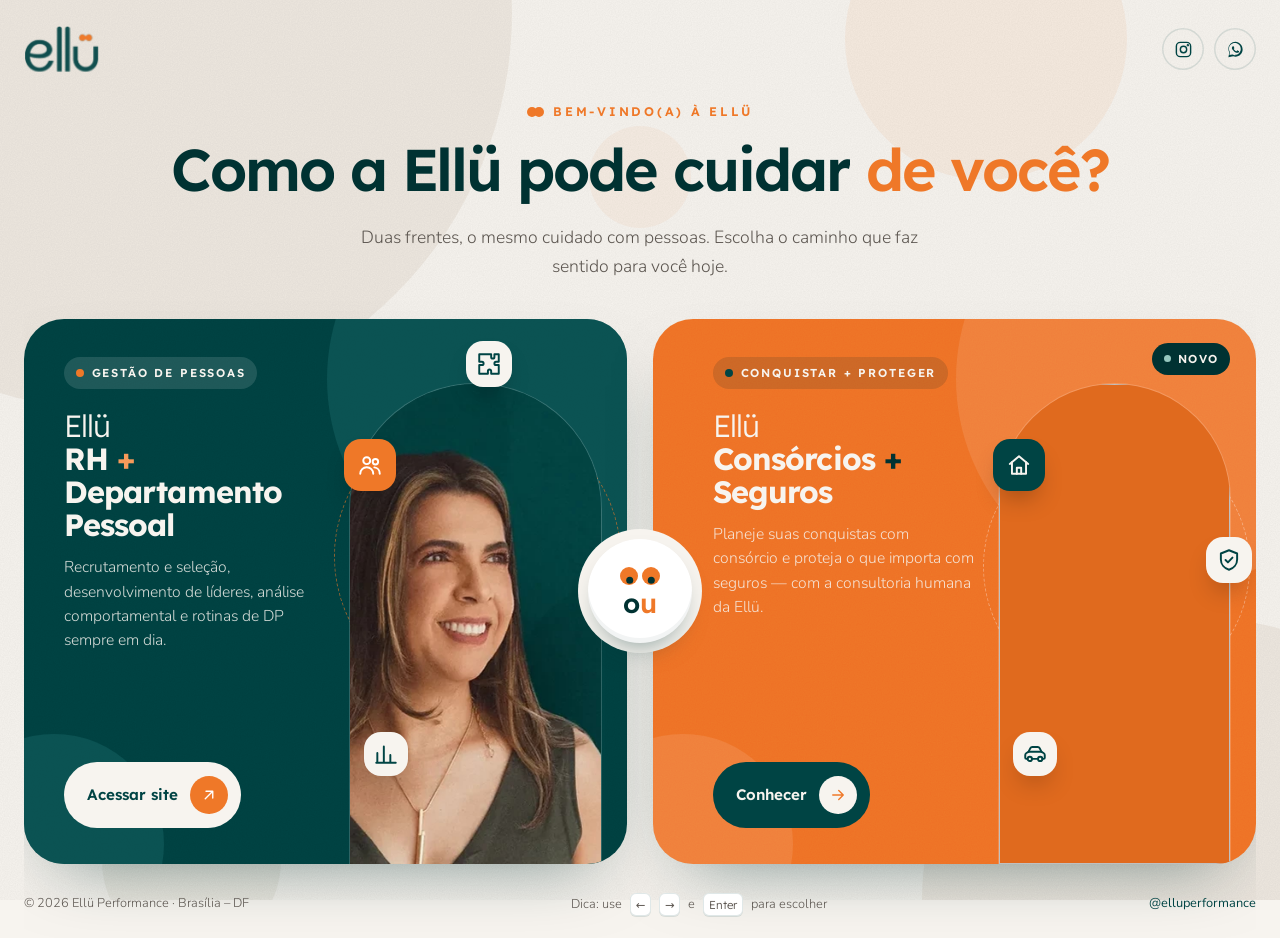
==== commit 222cab98: "Favicon quadrado sem distorcer o logo O favicon usava o logo retangular (633x387), que o navegador e" ====
--- a/index.html
+++ b/index.html
@@ -7,7 +7,9 @@
   <meta name="description" content="Ellü: RH + Departamento Pessoal ou Consórcios + Seguros. Escolha como a Ellü pode cuidar de você e da sua empresa.">
   <meta name="robots" content="noindex, nofollow">
   <meta name="theme-color" content="#F7F4EF">
-  <link rel="icon" href="assets/img/logo-green.png">
+  <link rel="icon" type="image/png" sizes="32x32" href="assets/img/favicon-32.png">
+  <link rel="icon" type="image/png" sizes="48x48" href="assets/img/favicon-48.png">
+  <link rel="icon" type="image/png" sizes="512x512" href="assets/img/favicon.png">
   <link rel="preconnect" href="https://fonts.googleapis.com">
   <link rel="preconnect" href="https://fonts.gstatic.com" crossorigin>
   <link href="https://fonts.googleapis.com/css2?family=Lexend:wght@300;400;500;600;700&family=Nunito:wght@400;500;600;700;800&display=swap" rel="stylesheet">
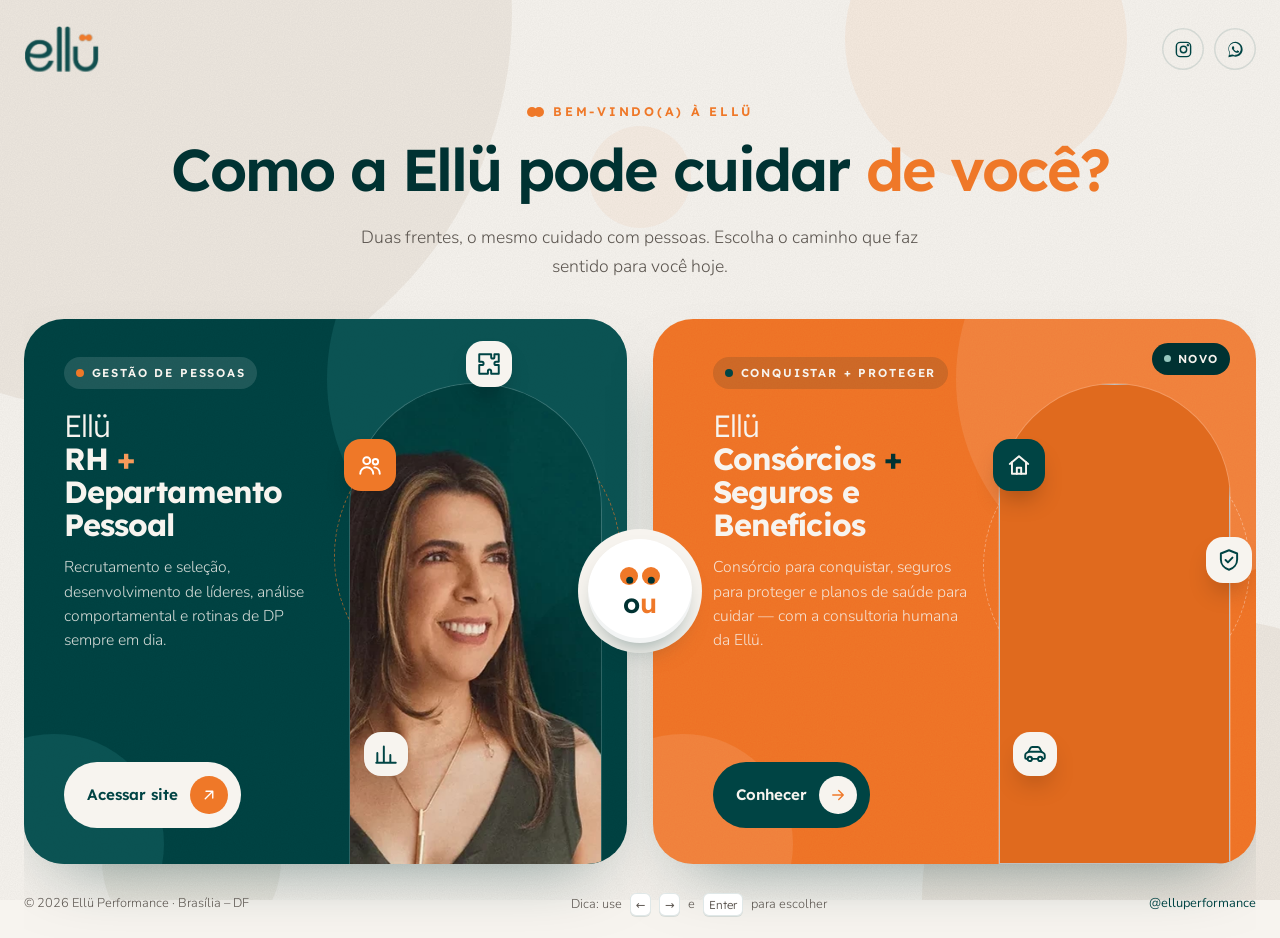
==== commit b9090c01: "Portal: frente renomeada para Consórcios + Seguros e Benefícios Co-Authored-By: Claude Opus 5.5 <nor" ====
--- a/index.html
+++ b/index.html
@@ -4,7 +4,7 @@
   <meta charset="UTF-8">
   <meta name="viewport" content="width=device-width, initial-scale=1">
   <title>Ellü — Escolha seu caminho</title>
-  <meta name="description" content="Ellü: RH + Departamento Pessoal ou Consórcios + Seguros. Escolha como a Ellü pode cuidar de você e da sua empresa.">
+  <meta name="description" content="Ellü: RH + Departamento Pessoal ou Consórcios + Seguros e Benefícios. Escolha como a Ellü pode cuidar de você e da sua empresa.">
   <meta name="robots" content="noindex, nofollow">
   <meta name="theme-color" content="#F7F4EF">
   <link rel="icon" type="image/png" sizes="32x32" href="assets/img/favicon-32.png">
@@ -74,18 +74,18 @@
       </div>
     </div>
 
-    <a class="pt-card pt-card--cs" href="https://guleite.github.io/ellu-consorcios-seguros/" data-color="#EF7828" data-label="Ellü Consórcios + Seguros" data-side="cs">
+    <a class="pt-card pt-card--cs" href="https://guleite.github.io/ellu-consorcios-seguros/" data-color="#EF7828" data-label="Ellü Consórcios + Seguros e Benefícios" data-side="cs">
       <span class="bub bub--1"></span><span class="bub bub--2"></span><span class="pt-shade" aria-hidden="true"></span>
       <span class="pt-new">Novo</span>
       <div class="pt-body">
         <span class="pt-tag"><i></i> Conquistar + proteger</span>
-        <h2>Ellü <b>Consórcios <span>+</span> Seguros</b></h2>
-        <p>Planeje suas conquistas com consórcio e proteja o que importa com seguros — com a consultoria humana da Ellü.</p>
+        <h2>Ellü <b>Consórcios <span>+</span> Seguros e Benefícios</b></h2>
+        <p>Consórcio para conquistar, seguros para proteger e planos de saúde para cuidar — com a consultoria humana da Ellü.</p>
         <ul class="pt-chips">
           <li><i data-ico="house"></i>Imóvel</li>
           <li><i data-ico="car"></i>Automóvel</li>
           <li><i data-ico="heart"></i>Vida</li>
-          <li><i data-ico="homeShield"></i>Residencial</li>
+          <li><i data-ico="health"></i>Plano de saúde</li>
           <li><i data-ico="building"></i>Empresarial</li>
         </ul>
         <span class="pt-go">Conhecer <i data-ico="arrow"></i></span>
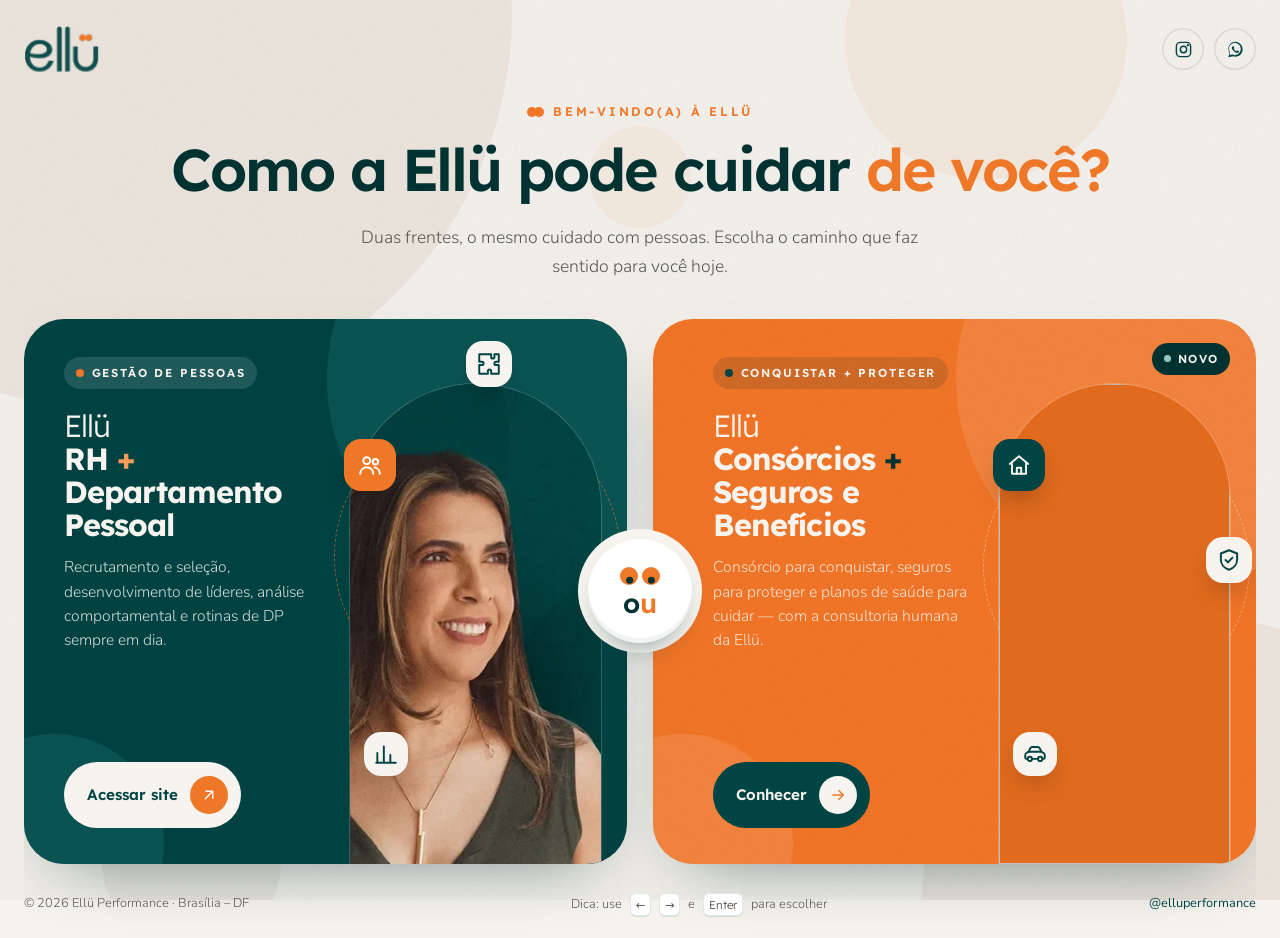
==== commit a44dbbae: "Links para o novo endereço ellu-consorcios-seguros-e-beneficios Co-Authored-By: Claude Opus 5.5 <nor" ====
--- a/index.html
+++ b/index.html
@@ -74,7 +74,7 @@
       </div>
     </div>
 
-    <a class="pt-card pt-card--cs" href="https://guleite.github.io/ellu-consorcios-seguros/" data-color="#EF7828" data-label="Ellü Consórcios + Seguros e Benefícios" data-side="cs">
+    <a class="pt-card pt-card--cs" href="https://guleite.github.io/ellu-consorcios-seguros-e-beneficios/" data-color="#EF7828" data-label="Ellü Consórcios + Seguros e Benefícios" data-side="cs">
       <span class="bub bub--1"></span><span class="bub bub--2"></span><span class="pt-shade" aria-hidden="true"></span>
       <span class="pt-new">Novo</span>
       <div class="pt-body">
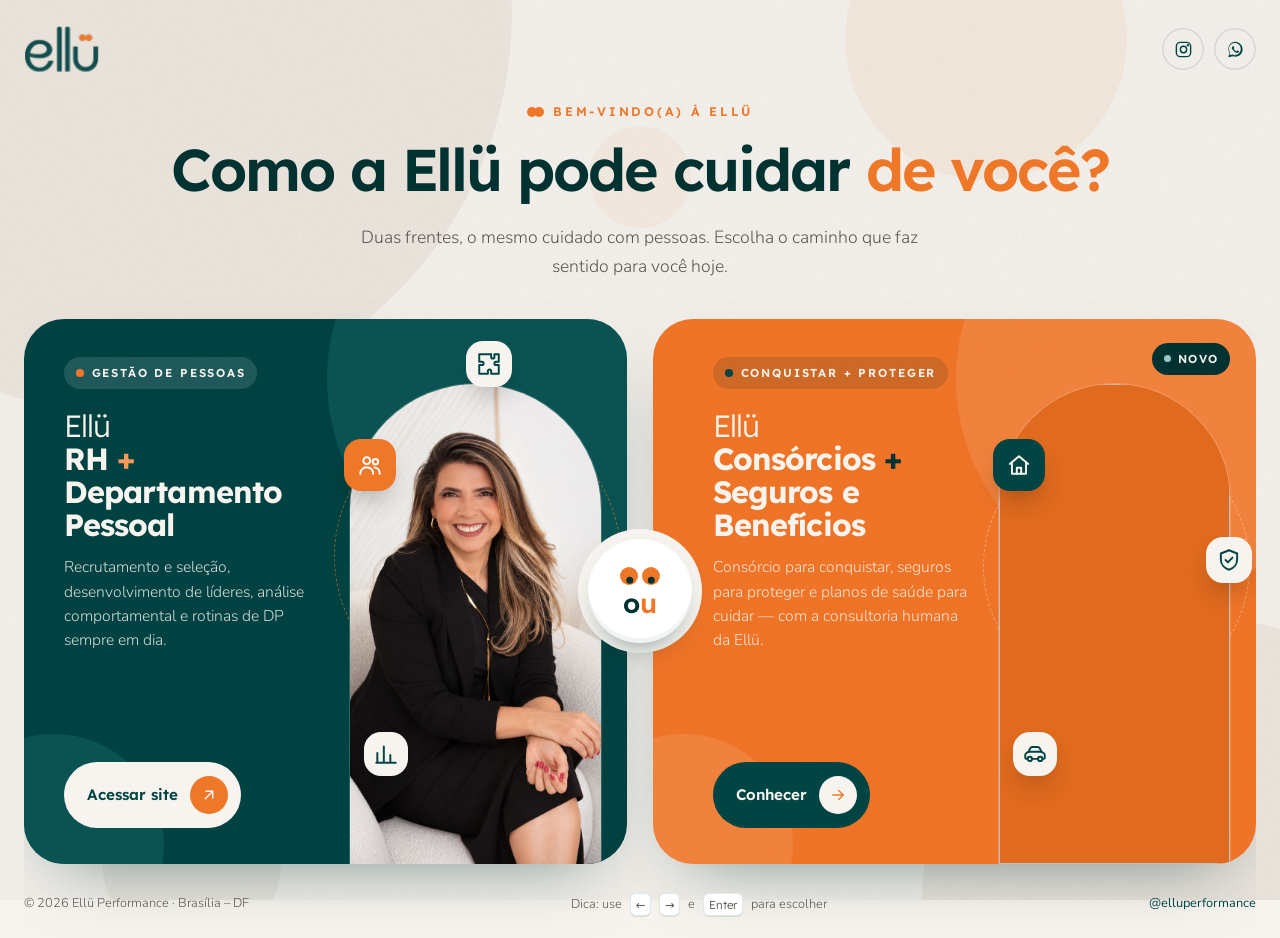
==== commit 8ac372bb: "Nova foto da Cíntia em todos os pontos do site Co-Authored-By: Claude Opus 5.5 <noreply@anthropic.co" ====
--- a/index.html
+++ b/index.html
@@ -60,7 +60,7 @@
       </div>
       <div class="pt-media" aria-hidden="true">
         <span class="pt-ring"></span>
-        <div class="pt-arch"><img src="assets/img/cintia-hero.jpg" alt=""></div>
+        <div class="pt-arch"><img src="assets/img/cintia.jpg" alt=""></div>
         <span class="pt-fl pt-fl--o pt-fl--a" data-ico="users"></span>
         <span class="pt-fl pt-fl--b" data-ico="puzzle"></span>
         <span class="pt-fl pt-fl--c" data-ico="chart"></span>
--- a/assets/css/portal.css
+++ b/assets/css/portal.css
@@ -155,7 +155,7 @@
 .pt-arch { position: absolute; right: 26px; bottom: 0; width: calc(100% - 26px); height: 88%; border-radius: 999px 999px 0 0; overflow: hidden; box-shadow: 0 0 0 1px rgba(255,255,255,.18); }
 .pt-arch img { width: 100%; height: 100%; object-fit: cover; transition: transform 1.2s var(--ease); }
 .pt-card--rh .pt-arch { background: #0B4F4F; }
-.pt-card--rh .pt-arch img { object-position: 40% 12%; }
+.pt-card--rh .pt-arch img { object-position: 50% 18%; }
 .pt-card--cs .pt-arch { background: #E06A1E; }
 .pt-card:hover .pt-arch img { transform: scale(1.07); }
 .pt-ring { position: absolute; right: 6px; bottom: 30%; width: calc(100% + 10px); aspect-ratio: 1; border-radius: 50%; border: 1.5px dashed rgba(255,255,255,.35); animation: spin 60s linear infinite; pointer-events: none; }
